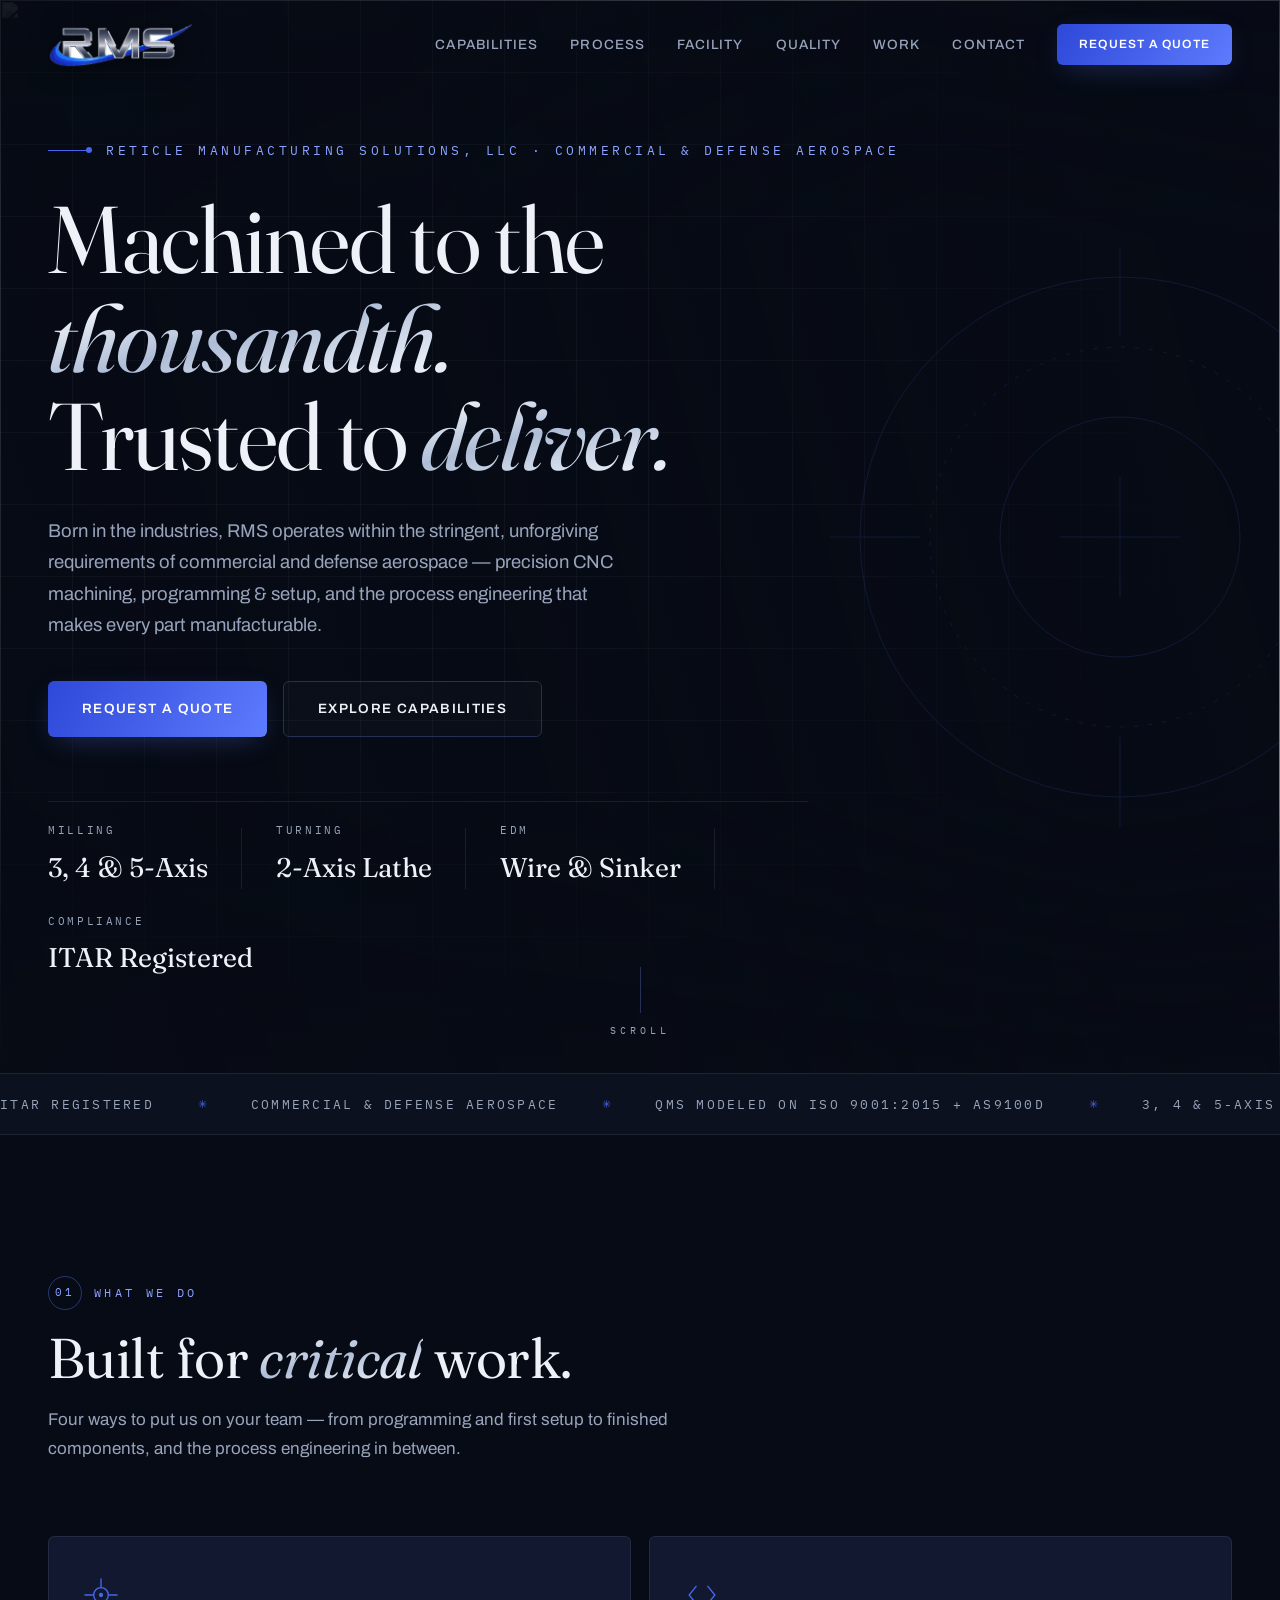
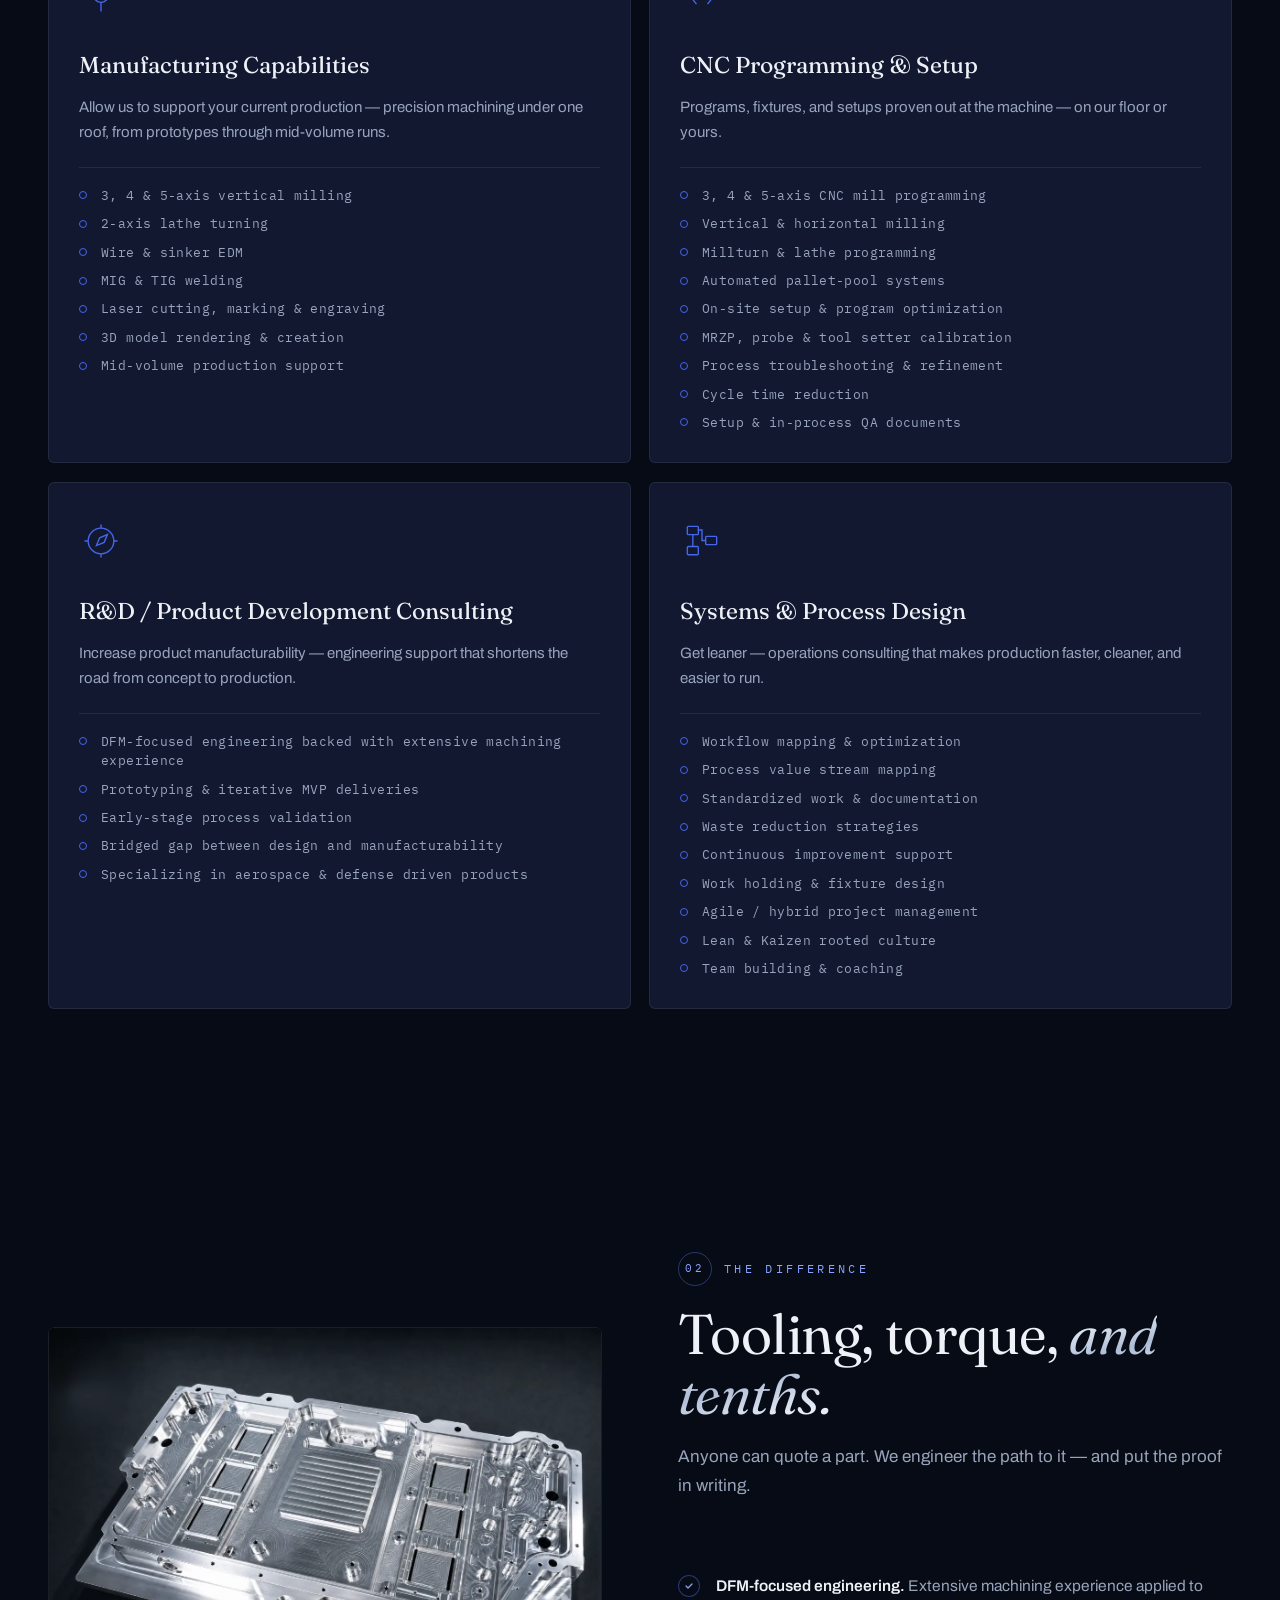
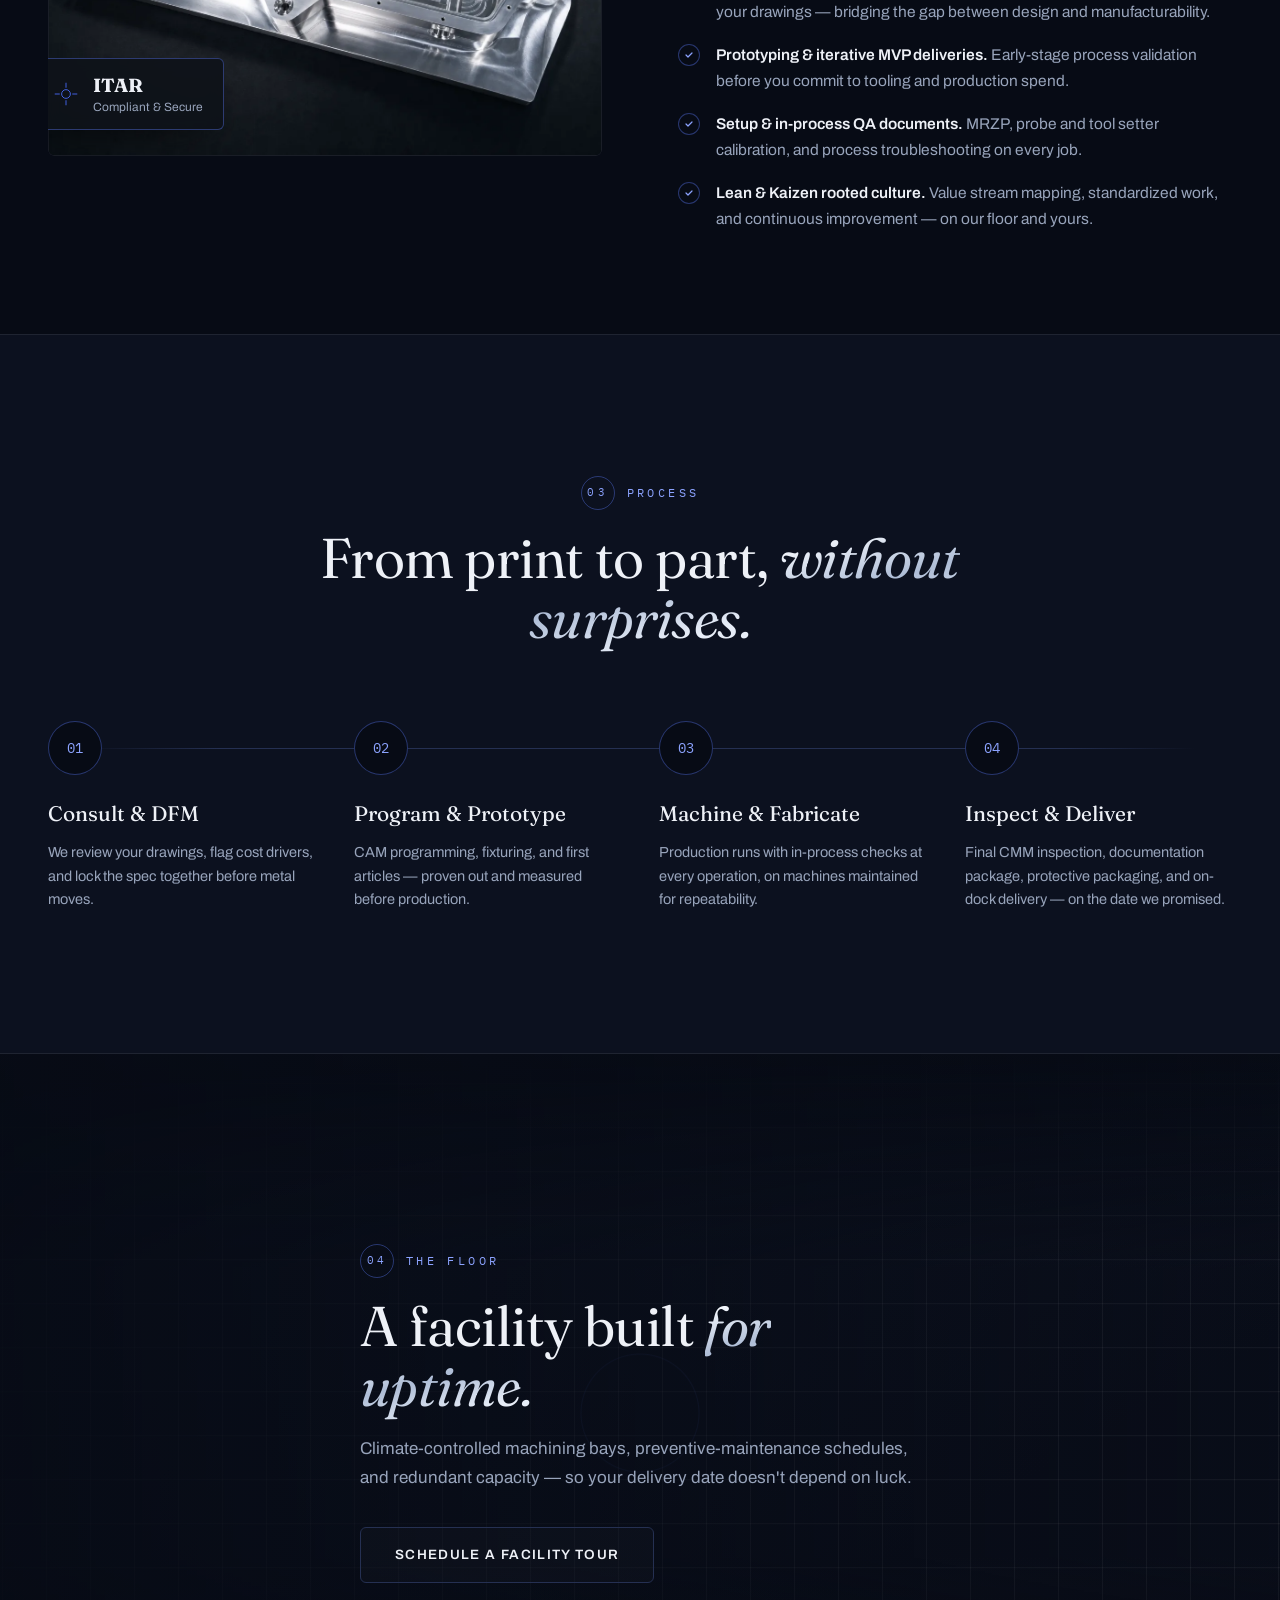
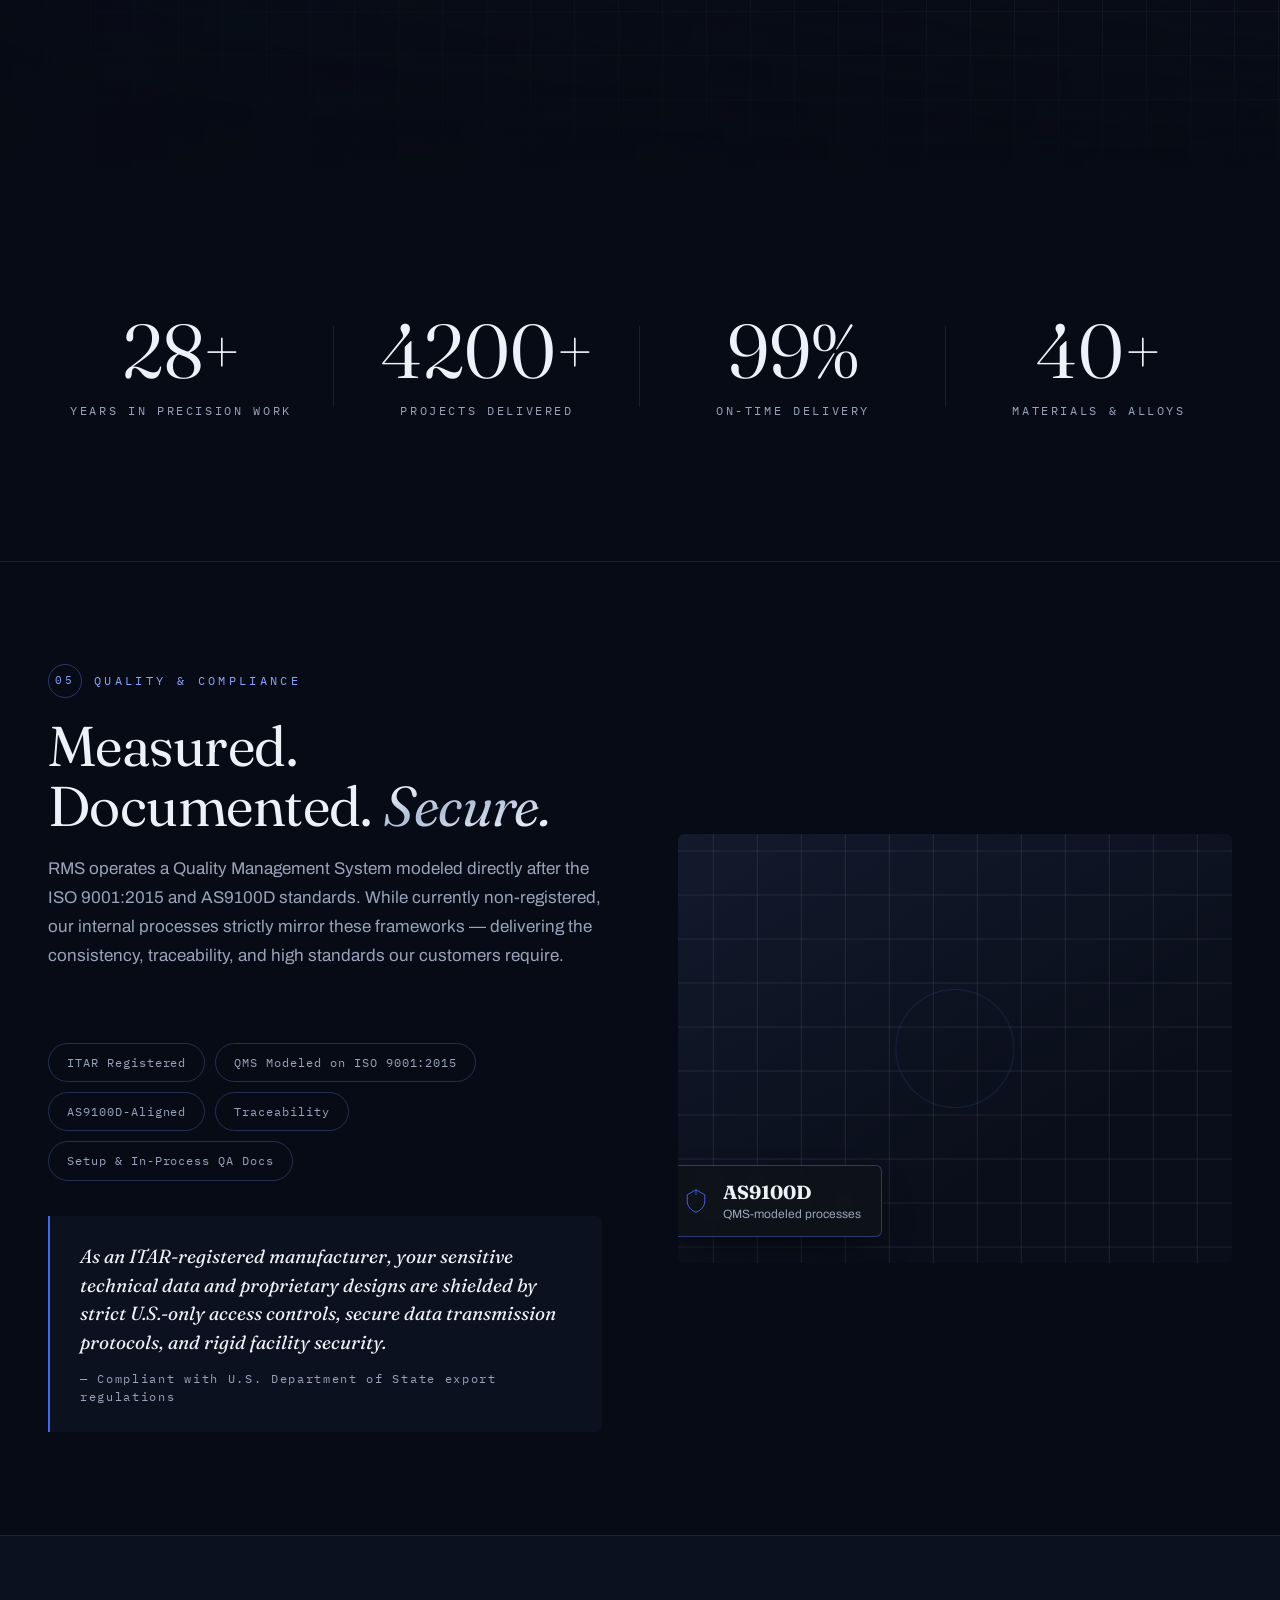
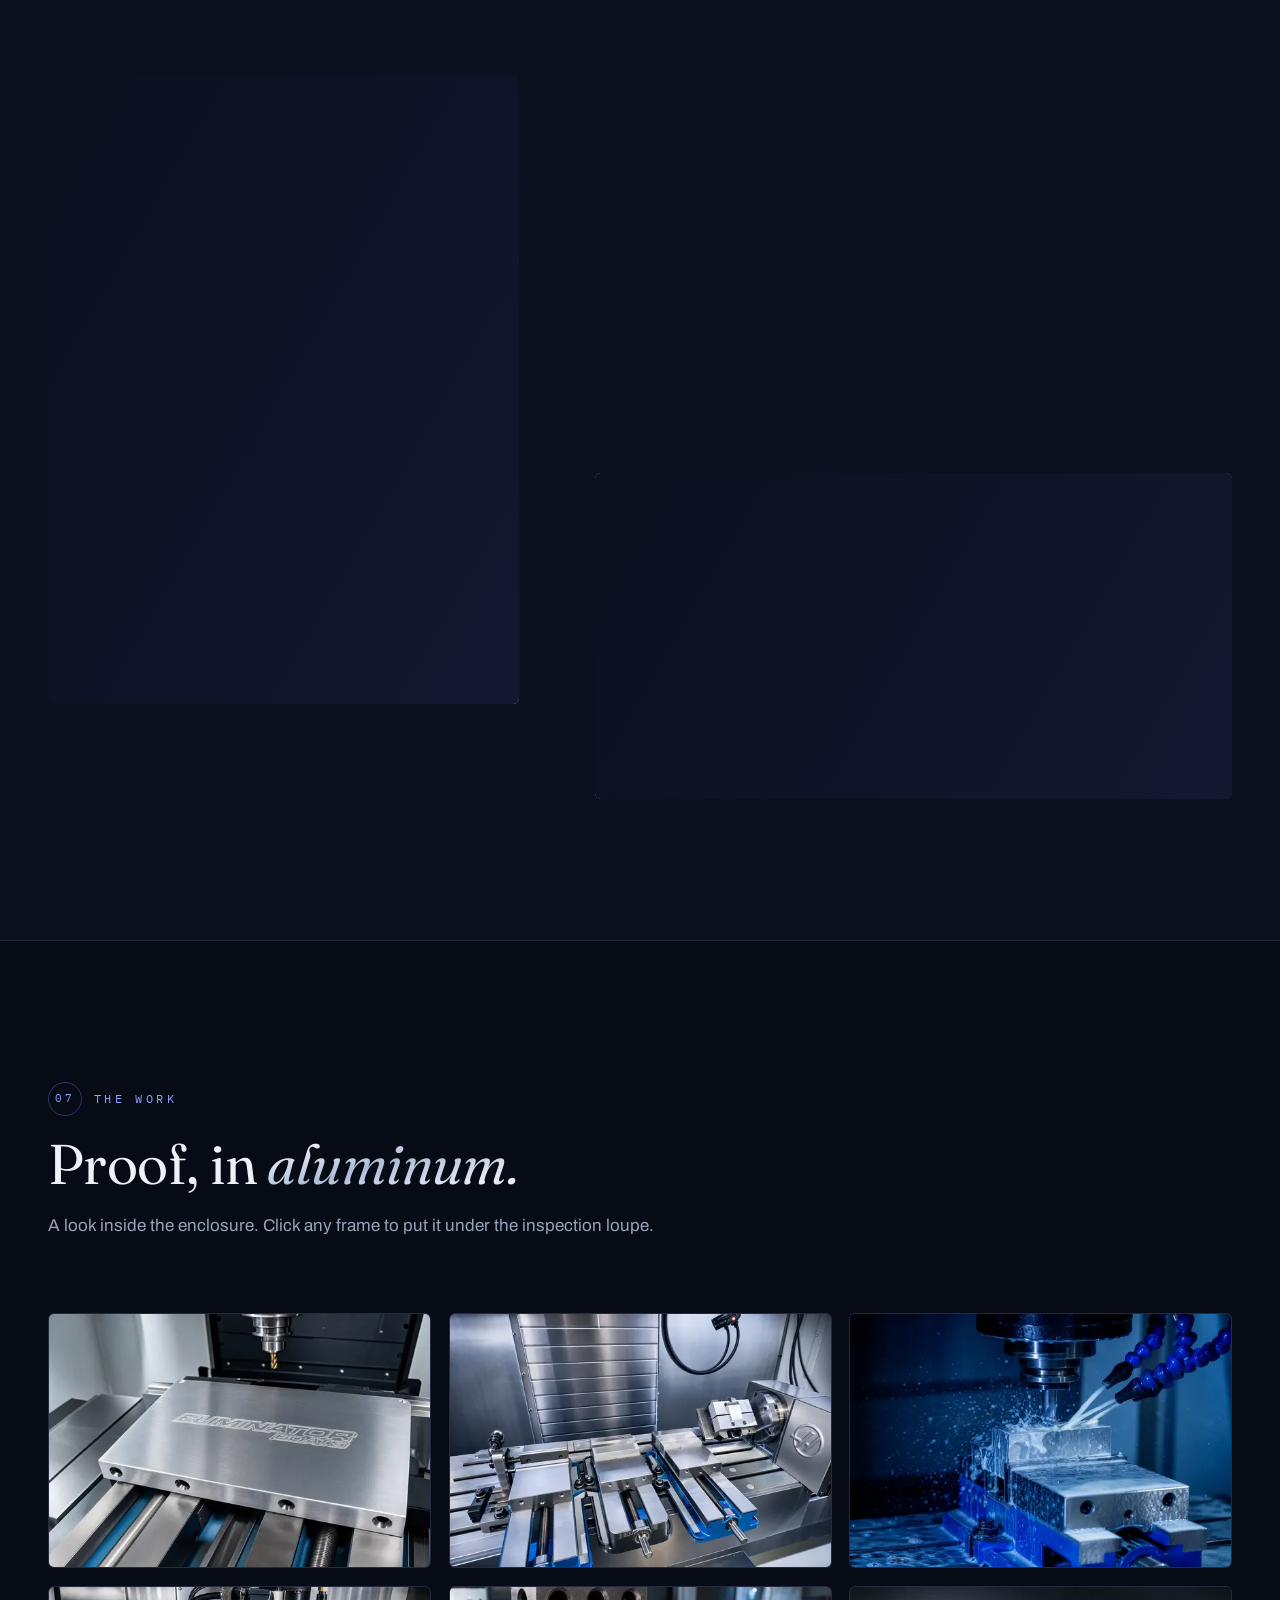
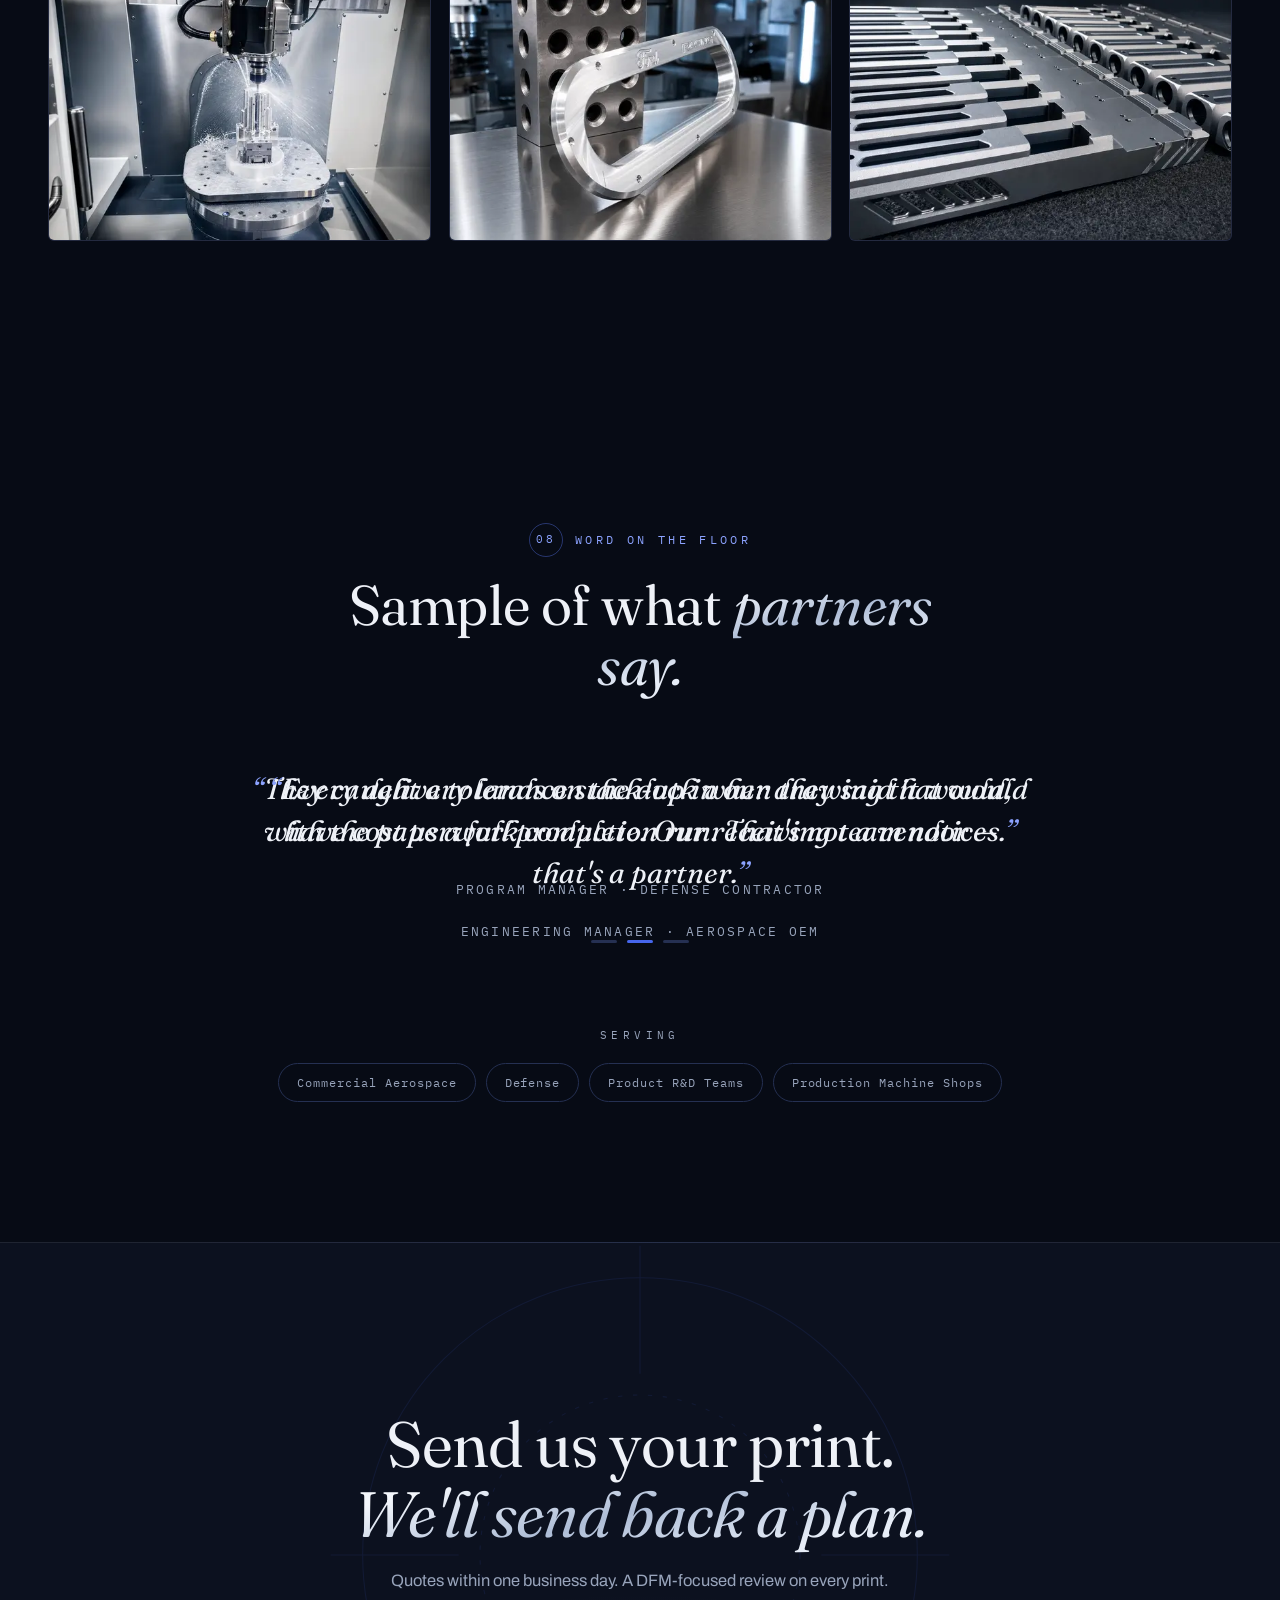
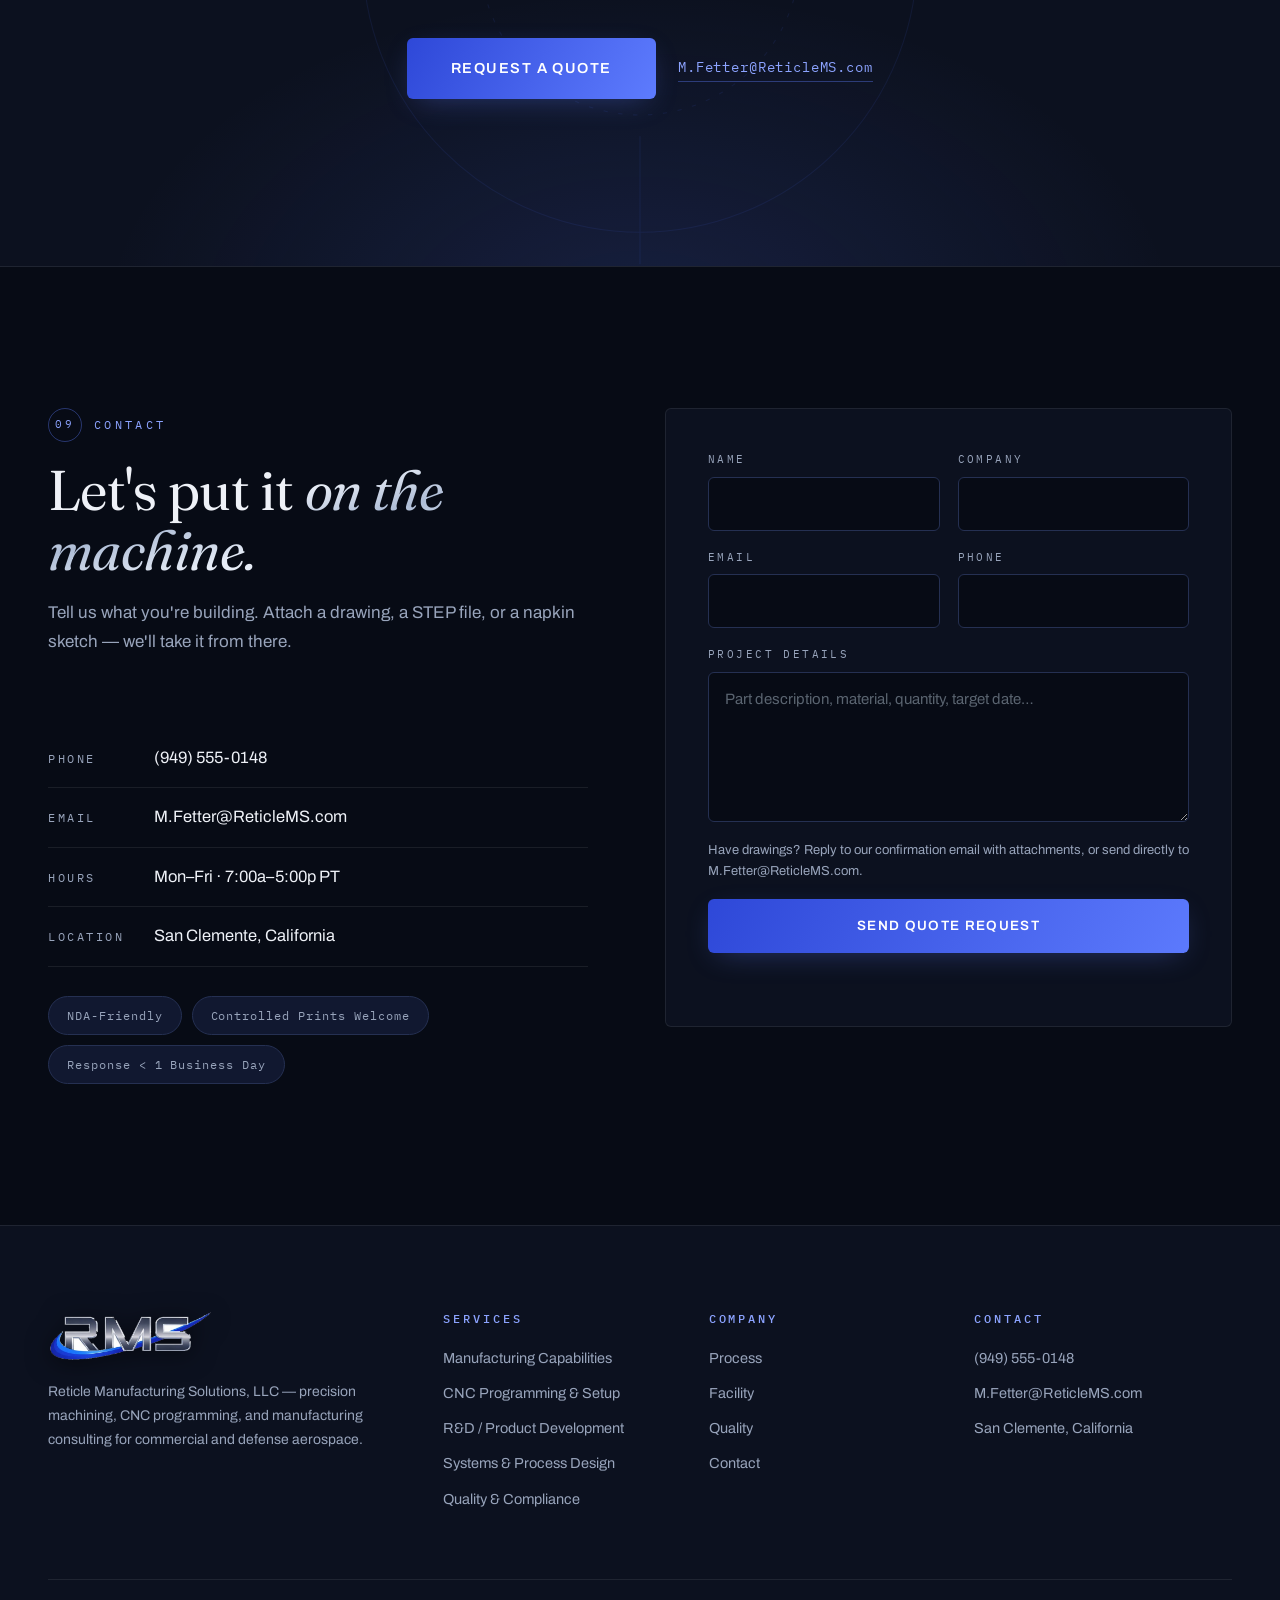
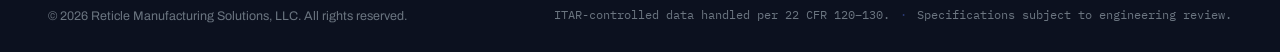
==== index.html @ 49973626 "Align ITAR badge wording with compliant claim" ====
<!DOCTYPE html>
<html lang="en">
<head>
  <meta charset="UTF-8">
  <meta name="viewport" content="width=device-width, initial-scale=1.0">
  <title>Reticle Manufacturing Solutions — Precision CNC Machining &amp; Manufacturing Consulting</title>
  <meta name="description" content="Reticle Manufacturing Solutions, LLC (RMS) — ITAR-registered precision CNC machining, programming &amp; setup, R&D/product development consulting, and lean process design for commercial and defense aerospace.">

  <!-- Open Graph -->
  <meta property="og:title" content="Reticle Manufacturing Solutions — Precision CNC Machining &amp; Manufacturing Consulting">
  <meta property="og:description" content="ITAR-registered precision machining, CNC programming &amp; setup, and manufacturing consulting for commercial and defense aerospace. Machined to the thousandth. Trusted to deliver.">
  <meta property="og:type" content="website">
  <meta property="og:url" content="https://reticlems.com">
  <meta property="og:image" content="https://krayawn-mcp.delicate-star-fc13.workers.dev/media/img_1c9d2b43f2004f75a362">
  <meta name="theme-color" content="#070b15">

  <!-- Favicon: cobalt reticle mark (inline SVG) -->
  <link rel="icon" type="image/svg+xml" href="data:image/svg+xml,%3Csvg xmlns='http://www.w3.org/2000/svg' viewBox='0 0 64 64'%3E%3Crect width='64' height='64' rx='12' fill='%23070b15'/%3E%3Ccircle cx='32' cy='32' r='17' fill='none' stroke='%235f7dff' stroke-width='3'/%3E%3Cpath d='M32 6v12M32 46v12M6 32h12M46 32h12' stroke='%235f7dff' stroke-width='3' stroke-linecap='round'/%3E%3Ccircle cx='32' cy='32' r='3.5' fill='%23dce4f2'/%3E%3C/svg%3E">

  <link rel="preconnect" href="https://fonts.googleapis.com">
  <link rel="preconnect" href="https://fonts.gstatic.com" crossorigin>
  <link href="https://fonts.googleapis.com/css2?family=Fraunces:ital,opsz,wght@0,9..144,300..700;1,9..144,300..700&family=Archivo:wght@400;500;600;700&family=IBM+Plex+Mono:wght@400;500&display=swap" rel="stylesheet">

  <link rel="stylesheet" href="css/style.css">

  <!--
    ============================================================
    IMAGE SOURCES (AI-generated via KRAYN — FLUX.2 Max / Gemini 3 Pro)
    These are hot-linked from the render CDN. To store them in the
    repo instead, run:  bash assets/download-images.sh
    ============================================================
    hero      : https://krayawn-mcp.delicate-star-fc13.workers.dev/media/img_1c9d2b43f2004f75a362
    macro     : https://krayawn-mcp.delicate-star-fc13.workers.dev/media/img_8e1c1317f03e4f7b8541
    weld      : https://krayawn-mcp.delicate-star-fc13.workers.dev/media/img_9f4d5f3b922d4748ae70
    inspect   : https://krayawn-mcp.delicate-star-fc13.workers.dev/media/img_e1f2ab0e8b644a25825a
    facility  : https://krayawn-mcp.delicate-star-fc13.workers.dev/media/img_5d9b1cf594a64e3c89a6
    craftsman : https://krayawn-mcp.delicate-star-fc13.workers.dev/media/img_efae5d8904a54b83875b

    NOTE: All statistics, certifications, testimonials, and contact
    details below are PLACEHOLDER copy — replace with verified facts
    before going live. See README.md for the full checklist.
    ============================================================
  -->
</head>
<body>

  <!-- ══════════════ PRELOADER ══════════════ -->
  <div class="preloader" id="preloader" aria-hidden="true">
    <svg class="preloader__reticle" viewBox="0 0 120 120" fill="none">
      <circle class="pr-ring pr-ring--outer" cx="60" cy="60" r="52" />
      <circle class="pr-ring pr-ring--inner" cx="60" cy="60" r="34" />
      <path class="pr-cross" d="M60 2v24M60 94v24M2 60h24M94 60h24" />
      <circle class="pr-dot" cx="60" cy="60" r="4" />
    </svg>
    <img class="preloader__logo" src="assets/img/rms-logo.png"
         alt="" width="603" height="190">
  </div>

  <!-- Scroll progress hairline -->
  <div class="scroll-progress" id="scrollProgress" aria-hidden="true"></div>

  <!-- Crosshair cursor follower (desktop only) -->
  <div class="cursor" id="cursor" aria-hidden="true">
    <svg viewBox="0 0 40 40" fill="none">
      <circle cx="20" cy="20" r="14" stroke="currentColor" stroke-width="1"/>
      <path d="M20 0v9M20 31v9M0 20h9M31 20h9" stroke="currentColor" stroke-width="1"/>
    </svg>
  </div>

  <!-- ══════════════ NAVIGATION ══════════════ -->
  <header class="nav" id="nav">
    <div class="nav__inner">
      <a href="#top" class="nav__brand" aria-label="Reticle Manufacturing Solutions home">
        <img class="nav__logo" src="assets/img/rms-logo.png"
             alt="RMS — Reticle Manufacturing Solutions" width="603" height="190">
      </a>

      <nav class="nav__links" id="navLinks" aria-label="Primary">
        <a href="#capabilities" class="nav__link">Capabilities</a>
        <a href="#process" class="nav__link">Process</a>
        <a href="#facility" class="nav__link">Facility</a>
        <a href="#quality" class="nav__link">Quality</a>
        <a href="#work" class="nav__link">Work</a>
        <a href="#contact" class="nav__link">Contact</a>
        <a href="#contact" class="btn btn--primary btn--sm nav__cta">Request a Quote</a>
      </nav>

      <button class="nav__burger" id="navBurger" aria-label="Open menu" aria-expanded="false" aria-controls="navLinks">
        <span></span><span></span><span></span>
      </button>
    </div>
  </header>

  <main id="top">

    <!-- ══════════════ HERO ══════════════ -->
    <section class="hero" id="hero">
      <div class="hero__media" aria-hidden="true">
        <img class="hero__img" id="heroImg"
             src="https://krayawn-mcp.delicate-star-fc13.workers.dev/media/img_1c9d2b43f2004f75a362"
             alt="" loading="eager" fetchpriority="high">
        <!-- Background video: loads lazily after page paint; falls back to the
             still on mobile, reduced-motion, data-saver, or load failure.
             data-src is filled once assets/video/hero-loop.mp4 exists. -->
        <video class="hero__video" id="heroVideo" muted loop playsinline
               preload="none" data-src="assets/video/hero-loop.mp4"
               data-src-sm="assets/video/hero-loop-sm.mp4" aria-hidden="true"></video>
        <div class="hero__veil"></div>
        <div class="hero__grid"></div>
        <svg class="hero__watermark" viewBox="0 0 600 600" fill="none">
          <circle cx="300" cy="300" r="260" stroke="currentColor" stroke-width="1"/>
          <circle cx="300" cy="300" r="190" stroke="currentColor" stroke-width="1" stroke-dasharray="4 10"/>
          <circle cx="300" cy="300" r="120" stroke="currentColor" stroke-width="1"/>
          <path d="M300 10v90M300 500v90M10 300h90M500 300h90" stroke="currentColor" stroke-width="1"/>
          <path d="M300 240v120M240 300h120" stroke="currentColor" stroke-width="1"/>
        </svg>
      </div>

      <div class="hero__content container">
        <p class="hero__eyebrow" data-reveal>
          <span class="tick" aria-hidden="true"></span>
          Reticle Manufacturing Solutions, LLC · Commercial &amp; Defense Aerospace
        </p>
        <h1 class="hero__title">
          <span class="line-mask"><span class="line">Machined to the</span></span>
          <span class="line-mask"><span class="line"><em>thousandth.</em></span></span>
          <span class="line-mask"><span class="line">Trusted to <em>deliver.</em></span></span>
        </h1>
        <p class="hero__sub" data-reveal>
          Born in the industries, RMS operates within the stringent, unforgiving
          requirements of commercial and defense aerospace — precision CNC
          machining, programming &amp; setup, and the process engineering that
          makes every part manufacturable.
        </p>
        <div class="hero__actions" data-reveal>
          <a href="#contact" class="btn btn--primary" data-magnetic>Request a Quote</a>
          <a href="#capabilities" class="btn btn--ghost" data-magnetic>Explore Capabilities</a>
        </div>

        <dl class="hero__specs" data-reveal>
          <div class="spec">
            <dt>Milling</dt>
            <dd>3, 4 &amp; 5-Axis</dd>
          </div>
          <div class="spec">
            <dt>Turning</dt>
            <dd>2-Axis Lathe</dd>
          </div>
          <div class="spec">
            <dt>EDM</dt>
            <dd>Wire &amp; Sinker</dd>
          </div>
          <div class="spec">
            <dt>Compliance</dt>
            <dd>ITAR Registered</dd>
          </div>
        </dl>
      </div>

      <a href="#trustbar" class="hero__scrollcue" aria-label="Scroll to content">
        <span class="hero__scrollcue-line"></span>
        <span class="hero__scrollcue-text">Scroll</span>
      </a>
    </section>

    <!-- ══════════════ TRUST MARQUEE ══════════════ -->
    <!-- Claims sourced from reticlems.com (ITAR registered; QMS modeled on ISO/AS9100D, non-registered) -->
    <section class="trustbar" id="trustbar" aria-label="Capabilities and compliance">
      <div class="marquee" data-marquee>
        <div class="marquee__track">
          <span>ITAR Registered</span><i>✳</i>
          <span>Commercial &amp; Defense Aerospace</span><i>✳</i>
          <span>QMS Modeled on ISO 9001:2015 + AS9100D</span><i>✳</i>
          <span>3, 4 &amp; 5-Axis CNC Machining</span><i>✳</i>
          <span>Wire &amp; Sinker EDM</span><i>✳</i>
          <span>MIG &amp; TIG Welding</span><i>✳</i>
          <span>Laser Cutting, Marking &amp; Engraving</span><i>✳</i>
          <span>Setup &amp; In-Process QA Documents</span><i>✳</i>
        </div>
      </div>
    </section>

    <!-- ══════════════ CAPABILITIES ══════════════ -->
    <section class="section" id="capabilities">
      <div class="container">
        <header class="section__head" data-reveal>
          <p class="section__eyebrow"><span class="section__num">01</span> What We Do</p>
          <h2 class="section__title">Built for <em>critical</em> work.</h2>
          <p class="section__lede">
            Four ways to put us on your team — from programming and first setup
            to finished components, and the process engineering in between.
          </p>
        </header>

        <div class="cards cards--services">
          <article class="card" data-reveal>
            <div class="card__corners" aria-hidden="true"><i></i><i></i><i></i><i></i></div>
            <svg class="card__icon" viewBox="0 0 48 48" fill="none" stroke="currentColor" stroke-width="1.5">
              <path d="M24 6v10M24 32v10M6 24h10M32 24h10"/><circle cx="24" cy="24" r="8"/><circle cx="24" cy="24" r="1.6" fill="currentColor"/>
            </svg>
            <h3 class="card__title">Manufacturing Capabilities</h3>
            <p class="card__copy">Allow us to support your current production — precision machining under one roof, from prototypes through mid-volume runs.</p>
            <ul class="card__list">
              <li>3, 4 &amp; 5-axis vertical milling</li>
              <li>2-axis lathe turning</li>
              <li>Wire &amp; sinker EDM</li>
              <li>MIG &amp; TIG welding</li>
              <li>Laser cutting, marking &amp; engraving</li>
              <li>3D model rendering &amp; creation</li>
              <li>Mid-volume production support</li>
            </ul>
          </article>

          <article class="card" data-reveal>
            <div class="card__corners" aria-hidden="true"><i></i><i></i><i></i><i></i></div>
            <svg class="card__icon" viewBox="0 0 48 48" fill="none" stroke="currentColor" stroke-width="1.5">
              <path d="M18 14l-8 10 8 10M30 14l8 10-8 10"/>
            </svg>
            <h3 class="card__title">CNC Programming &amp; Setup</h3>
            <p class="card__copy">Programs, fixtures, and setups proven out at the machine — on our floor or yours.</p>
            <ul class="card__list">
              <li>3, 4 &amp; 5-axis CNC mill programming</li>
              <li>Vertical &amp; horizontal milling</li>
              <li>Millturn &amp; lathe programming</li>
              <li>Automated pallet-pool systems</li>
              <li>On-site setup &amp; program optimization</li>
              <li>MRZP, probe &amp; tool setter calibration</li>
              <li>Process troubleshooting &amp; refinement</li>
              <li>Cycle time reduction</li>
              <li>Setup &amp; in-process QA documents</li>
            </ul>
          </article>

          <article class="card" data-reveal>
            <div class="card__corners" aria-hidden="true"><i></i><i></i><i></i><i></i></div>
            <svg class="card__icon" viewBox="0 0 48 48" fill="none" stroke="currentColor" stroke-width="1.5">
              <circle cx="24" cy="24" r="14"/><path d="M24 6v4M24 38v4M6 24h4M38 24h4"/><path d="m19 29 3.5-8.5L31 17l-3.5 8.5z"/>
            </svg>
            <h3 class="card__title">R&amp;D / Product Development Consulting</h3>
            <p class="card__copy">Increase product manufacturability — engineering support that shortens the road from concept to production.</p>
            <ul class="card__list">
              <li>DFM-focused engineering backed with extensive machining experience</li>
              <li>Prototyping &amp; iterative MVP deliveries</li>
              <li>Early-stage process validation</li>
              <li>Bridged gap between design and manufacturability</li>
              <li>Specializing in aerospace &amp; defense driven products</li>
            </ul>
          </article>

          <article class="card" data-reveal>
            <div class="card__corners" aria-hidden="true"><i></i><i></i><i></i><i></i></div>
            <svg class="card__icon" viewBox="0 0 48 48" fill="none" stroke="currentColor" stroke-width="1.5">
              <rect x="8" y="8" width="12" height="9" rx="1"/><rect x="28" y="19" width="12" height="9" rx="1"/><rect x="8" y="30" width="12" height="9" rx="1"/><path d="M20 12h4v11.5h4M14 17v13"/>
            </svg>
            <h3 class="card__title">Systems &amp; Process Design</h3>
            <p class="card__copy">Get leaner — operations consulting that makes production faster, cleaner, and easier to run.</p>
            <ul class="card__list">
              <li>Workflow mapping &amp; optimization</li>
              <li>Process value stream mapping</li>
              <li>Standardized work &amp; documentation</li>
              <li>Waste reduction strategies</li>
              <li>Continuous improvement support</li>
              <li>Work holding &amp; fixture design</li>
              <li>Agile / hybrid project management</li>
              <li>Lean &amp; Kaizen rooted culture</li>
              <li>Team building &amp; coaching</li>
            </ul>
          </article>
        </div>
      </div>
    </section>

    <!-- ══════════════ FEATURE SPLIT ══════════════ -->
    <section class="section section--tight">
      <div class="container split">
        <figure class="split__media" data-reveal-img>
          <img src="assets/img/difference.webp"
               alt="Precision-machined billet aluminum panel with pocketed features on a dark backdrop" loading="lazy">
          <figcaption class="split__badge" data-reveal>
            <svg viewBox="0 0 48 48" fill="none" stroke="currentColor" stroke-width="1.5" aria-hidden="true">
              <path d="M24 6v8M24 34v8M6 24h8M34 24h8"/><circle cx="24" cy="24" r="7"/>
            </svg>
            <span><strong>ITAR</strong>Compliant &amp; Secure</span>
          </figcaption>
        </figure>
        <div class="split__copy">
          <header class="section__head" data-reveal>
            <p class="section__eyebrow"><span class="section__num">02</span> The Difference</p>
            <h2 class="section__title">Tooling, torque, <em>and tenths.</em></h2>
            <p class="section__lede">
              Anyone can quote a part. We engineer the path to it — and put the
              proof in writing.
            </p>
          </header>
          <ul class="checklist">
            <li data-reveal><strong>DFM-focused engineering.</strong> Extensive machining experience applied to your drawings — bridging the gap between design and manufacturability.</li>
            <li data-reveal><strong>Prototyping &amp; iterative MVP deliveries.</strong> Early-stage process validation before you commit to tooling and production spend.</li>
            <li data-reveal><strong>Setup &amp; in-process QA documents.</strong> MRZP, probe and tool setter calibration, and process troubleshooting on every job.</li>
            <li data-reveal><strong>Lean &amp; Kaizen rooted culture.</strong> Value stream mapping, standardized work, and continuous improvement — on our floor and yours.</li>
          </ul>
        </div>
      </div>
    </section>

    <!-- ══════════════ PROCESS ══════════════ -->
    <section class="section section--panel" id="process">
      <div class="container">
        <header class="section__head section__head--center" data-reveal>
          <p class="section__eyebrow"><span class="section__num">03</span> Process</p>
          <h2 class="section__title">From print to part, <em>without surprises.</em></h2>
        </header>

        <ol class="steps">
          <li class="step" data-reveal>
            <span class="step__num">01</span>
            <h3 class="step__title">Consult &amp; DFM</h3>
            <p class="step__copy">We review your drawings, flag cost drivers, and lock the spec together before metal moves.</p>
          </li>
          <li class="step" data-reveal>
            <span class="step__num">02</span>
            <h3 class="step__title">Program &amp; Prototype</h3>
            <p class="step__copy">CAM programming, fixturing, and first articles — proven out and measured before production.</p>
          </li>
          <li class="step" data-reveal>
            <span class="step__num">03</span>
            <h3 class="step__title">Machine &amp; Fabricate</h3>
            <p class="step__copy">Production runs with in-process checks at every operation, on machines maintained for repeatability.</p>
          </li>
          <li class="step" data-reveal>
            <span class="step__num">04</span>
            <h3 class="step__title">Inspect &amp; Deliver</h3>
            <p class="step__copy">Final CMM inspection, documentation package, protective packaging, and on-dock delivery — on the date we promised.</p>
          </li>
        </ol>
      </div>
    </section>

    <!-- ══════════════ FACILITY BAND ══════════════ -->
    <section class="band" id="facility">
      <div class="band__media" aria-hidden="true">
        <img src="https://krayawn-mcp.delicate-star-fc13.workers.dev/media/img_5d9b1cf594a64e3c89a6"
             alt="" loading="lazy" data-parallax>
        <div class="band__veil"></div>
      </div>
      <div class="band__content container" data-reveal>
        <p class="section__eyebrow"><span class="section__num">04</span> The Floor</p>
        <h2 class="section__title">A facility built <em>for uptime.</em></h2>
        <p class="section__lede">
          Climate-controlled machining bays, preventive-maintenance schedules,
          and redundant capacity — so your delivery date doesn't depend on luck.
        </p>
        <a href="#contact" class="btn btn--ghost" data-magnetic>Schedule a Facility Tour</a>
      </div>
    </section>

    <!-- ══════════════ STATS ══════════════ -->
    <!-- PLACEHOLDER numbers — replace with verified figures -->
    <section class="section stats" aria-label="Company statistics">
      <div class="container stats__grid">
        <div class="stat" data-reveal>
          <p class="stat__value"><span data-counter="28" data-suffix="+">0</span></p>
          <p class="stat__label">Years in Precision Work</p>
        </div>
        <div class="stat" data-reveal>
          <p class="stat__value"><span data-counter="4200" data-suffix="+">0</span></p>
          <p class="stat__label">Projects Delivered</p>
        </div>
        <div class="stat" data-reveal>
          <p class="stat__value"><span data-counter="99" data-suffix="%">0</span></p>
          <p class="stat__label">On-Time Delivery</p>
        </div>
        <div class="stat" data-reveal>
          <p class="stat__value"><span data-counter="40" data-suffix="+">0</span></p>
          <p class="stat__label">Materials &amp; Alloys</p>
        </div>
      </div>
    </section>

    <!-- ══════════════ QUALITY ══════════════ -->
    <section class="section section--tight" id="quality">
      <div class="container split split--reverse">
        <figure class="split__media" data-reveal-img>
          <img src="https://krayawn-mcp.delicate-star-fc13.workers.dev/media/img_e1f2ab0e8b644a25825a"
               alt="CMM ruby probe measuring a machined aerospace component" loading="lazy">
          <figcaption class="split__badge" data-reveal>
            <svg viewBox="0 0 48 48" fill="none" stroke="currentColor" stroke-width="1.5" aria-hidden="true">
              <path d="M24 6v8M24 6l14 8v10c0 9-6 15-14 18-8-3-14-9-14-18V14z"/>
            </svg>
            <span><strong>AS9100D</strong>QMS-modeled processes</span>
          </figcaption>
        </figure>
        <div class="split__copy">
          <header class="section__head" data-reveal>
            <p class="section__eyebrow"><span class="section__num">05</span> Quality &amp; Compliance</p>
            <h2 class="section__title">Measured. Documented. <em>Secure.</em></h2>
            <p class="section__lede">
              RMS operates a Quality Management System modeled directly after
              the ISO 9001:2015 and AS9100D standards. While currently
              non-registered, our internal processes strictly mirror these
              frameworks — delivering the consistency, traceability, and high
              standards our customers require.
            </p>
          </header>
          <div class="chips" data-reveal>
            <span class="chip">ITAR Registered</span>
            <span class="chip">QMS Modeled on ISO 9001:2015</span>
            <span class="chip">AS9100D-Aligned</span>
            <span class="chip">Traceability</span>
            <span class="chip">Setup &amp; In-Process QA Docs</span>
          </div>
          <blockquote class="pullquote" data-reveal>
            As an ITAR-registered manufacturer, your sensitive technical data
            and proprietary designs are shielded by strict U.S.-only access
            controls, secure data transmission protocols, and rigid facility
            security.
            <cite>— Compliant with U.S. Department of State export regulations</cite>
          </blockquote>
        </div>
      </div>
    </section>

    <!-- ══════════════ CRAFT / PEOPLE ══════════════ -->
    <section class="section section--panel craft">
      <div class="container craft__grid">
        <figure class="craft__portrait" data-reveal-img>
          <img src="assets/img/craft-portrait.webp"
               alt="Machinist measuring a machined housing with digital calipers" loading="lazy">
        </figure>
        <div class="craft__copy">
          <header class="section__head" data-reveal>
            <p class="section__eyebrow"><span class="section__num">06</span> The Craft</p>
            <h2 class="section__title">Machines don't hold tolerance. <em>People do.</em></h2>
          </header>
          <p class="craft__text" data-reveal>
            Behind every spindle is a machinist who has spent a career learning
            what the numbers don't tell you — how a material moves, when a tool
            is about to go, what a finished part should feel like in the hand.
            We hire for that judgment, and we keep it.
          </p>
          <figure class="craft__weld" data-reveal-img>
            <img src="assets/img/craft-weld.webp"
                 alt="Rows of red-anodized machined clamp brackets after finishing" loading="lazy">
          </figure>
        </div>
      </div>
    </section>

    <!-- ══════════════ WORK GALLERY ══════════════ -->
    <!-- AI-generated representative shots. Swap in real portfolio photos by
         replacing the numbered files in assets/gallery/ (same filenames). -->
    <section class="section gallery" id="work">
      <div class="container">
        <header class="section__head" data-reveal>
          <p class="section__eyebrow"><span class="section__num">07</span> The Work</p>
          <h2 class="section__title">Proof, in <em>aluminum.</em></h2>
          <p class="section__lede">
            A look inside the enclosure. Click any frame to put it under the
            inspection loupe.
          </p>
        </header>

        <div class="gallery__grid">
          <figure class="gcard" data-reveal tabindex="0" role="button"
                  aria-label="Inspect: engraved billet plate"
                  data-full="assets/gallery/1.webp"
                  data-title="Billet Engraving"
                  data-spec="6061-T6 · LASER-SHARP LETTERING">
            <img src="assets/gallery/1-thumb.webp" alt="Engraved billet aluminum plate on the machine bed" loading="lazy" width="560" height="373">
            <div class="gcard__corners" aria-hidden="true"><i></i><i></i><i></i><i></i></div>
            <figcaption class="gcard__cap"><strong>Billet Engraving</strong><span>6061-T6 Plate</span></figcaption>
          </figure>

          <figure class="gcard" data-reveal tabindex="0" role="button"
                  aria-label="Inspect: multi-vise production setup"
                  data-full="assets/gallery/2.webp"
                  data-title="Multi-Vise Production"
                  data-spec="4TH-AXIS BED · PRODUCTION WORKHOLDING">
            <img src="assets/gallery/2-thumb.webp" alt="Multi-vise production setup on a 4th-axis machine bed" loading="lazy" width="560" height="373">
            <div class="gcard__corners" aria-hidden="true"><i></i><i></i><i></i><i></i></div>
            <figcaption class="gcard__cap"><strong>Multi-Vise Production</strong><span>4th-Axis Bed</span></figcaption>
          </figure>

          <figure class="gcard" data-reveal tabindex="0" role="button"
                  aria-label="Inspect: flood coolant during cutting"
                  data-full="assets/gallery/3.webp"
                  data-title="In the Cut"
                  data-spec="FLOOD COOLANT · CARBIDE TOOLING">
            <img src="assets/gallery/3-thumb.webp" alt="Flood coolant spraying over an end mill cutting aluminum" loading="lazy" width="560" height="373">
            <div class="gcard__corners" aria-hidden="true"><i></i><i></i><i></i><i></i></div>
            <figcaption class="gcard__cap"><strong>In the Cut</strong><span>Flood Coolant</span></figcaption>
          </figure>

          <figure class="gcard" data-reveal tabindex="0" role="button"
                  aria-label="Inspect: five-axis trunnion machining"
                  data-full="assets/gallery/4.webp"
                  data-title="Five-Axis Work"
                  data-spec="TRUNNION · COMPLEX GEOMETRY">
            <img src="assets/gallery/4-thumb.webp" alt="Five-axis trunnion machining a complex aluminum component" loading="lazy" width="560" height="373">
            <div class="gcard__corners" aria-hidden="true"><i></i><i></i><i></i><i></i></div>
            <figcaption class="gcard__cap"><strong>Five-Axis Work</strong><span>Complex Geometry</span></figcaption>
          </figure>

          <figure class="gcard" data-reveal tabindex="0" role="button"
                  aria-label="Inspect: finished billet component"
                  data-full="assets/gallery/5.webp"
                  data-title="Racing Component"
                  data-spec="BILLET 6061 · MOTORSPORT">
            <img src="assets/gallery/5-thumb.webp" alt="Finished billet aluminum component with polished chamfers" loading="lazy" width="560" height="373">
            <div class="gcard__corners" aria-hidden="true"><i></i><i></i><i></i><i></i></div>
            <figcaption class="gcard__cap"><strong>Racing Component</strong><span>Billet 6061</span></figcaption>
          </figure>

          <a class="gcard gcard--empty" data-reveal href="#contact"
             aria-label="Slot six is reserved — request a quote">
            <svg viewBox="0 0 120 120" fill="none" stroke="currentColor" stroke-width="1" aria-hidden="true">
              <circle cx="60" cy="60" r="44" stroke-dasharray="4 8"/>
              <path d="M60 28v18M60 74v18M28 60h18M74 60h18"/>
            </svg>
            <p class="gcard--empty__title">Slot 06 — Reserved</p>
            <p class="gcard--empty__sub">Your part could be next · Request a quote</p>
          </a>
        </div>
      </div>
    </section>

    <!-- ══════════════ TESTIMONIALS ══════════════ -->
    <!-- PLACEHOLDER quotes — replace with real client quotes (with permission) -->
    <section class="section testimonials" aria-label="Client testimonials">
      <div class="container">
        <header class="section__head section__head--center" data-reveal>
          <p class="section__eyebrow"><span class="section__num">08</span> Word on the Floor</p>
          <h2 class="section__title">Sample of what <em>partners say.</em></h2>
        </header>

        <div class="quote-slider" id="quoteSlider" data-reveal>
          <blockquote class="quote is-active">
            <p>They caught a tolerance stack-up in our drawing that would have cost us a full production run. That's not a vendor — that's a partner.</p>
            <footer><cite>Engineering Manager · Aerospace OEM</cite></footer>
          </blockquote>
          <blockquote class="quote">
            <p>Every delivery lands on the dock when they said it would, with the paperwork complete. Our receiving team notices.</p>
            <footer><cite>Program Manager · Defense Contractor</cite></footer>
          </blockquote>
          <blockquote class="quote">
            <p>We moved three part families to Reticle after our first order. Finish quality and consistency sold the rest of the team.</p>
            <footer><cite>Operations Director · Aerospace Supplier</cite></footer>
          </blockquote>
          <div class="quote-dots" role="tablist" aria-label="Testimonial navigation">
            <button class="quote-dot is-active" aria-label="Testimonial 1"></button>
            <button class="quote-dot" aria-label="Testimonial 2"></button>
            <button class="quote-dot" aria-label="Testimonial 3"></button>
          </div>
        </div>

        <div class="industries" data-reveal>
          <p class="industries__label">Serving</p>
          <div class="chips chips--center">
            <span class="chip">Commercial Aerospace</span>
            <span class="chip">Defense</span>
            <span class="chip">Product R&amp;D Teams</span>
            <span class="chip">Production Machine Shops</span>
          </div>
        </div>
      </div>
    </section>

    <!-- ══════════════ CTA BAND ══════════════ -->
    <section class="cta">
      <svg class="cta__watermark" viewBox="0 0 600 600" fill="none" aria-hidden="true">
        <circle cx="300" cy="300" r="260" stroke="currentColor" stroke-width="1"/>
        <circle cx="300" cy="300" r="150" stroke="currentColor" stroke-width="1" stroke-dasharray="4 10"/>
        <path d="M300 10v120M300 470v120M10 300h120M470 300h120" stroke="currentColor" stroke-width="1"/>
      </svg>
      <div class="container cta__inner" data-reveal>
        <h2 class="cta__title">Send us your print.<br><em>We'll send back a plan.</em></h2>
        <p class="cta__sub">Quotes within one business day. A DFM-focused review on every print.</p>
        <div class="cta__actions">
          <a href="#contact" class="btn btn--primary btn--lg" data-magnetic>Request a Quote</a>
          <a href="mailto:M.Fetter@ReticleMS.com" class="cta__mail">M.Fetter@ReticleMS.com</a>
        </div>
      </div>
    </section>

    <!-- ══════════════ CONTACT ══════════════ -->
    <!-- PLACEHOLDER contact details — replace with real phone/address -->
    <section class="section contact" id="contact">
      <div class="container contact__grid">
        <div class="contact__info">
          <header class="section__head" data-reveal>
            <p class="section__eyebrow"><span class="section__num">09</span> Contact</p>
            <h2 class="section__title">Let's put it <em>on the machine.</em></h2>
            <p class="section__lede">
              Tell us what you're building. Attach a drawing, a STEP file, or a
              napkin sketch — we'll take it from there.
            </p>
          </header>

          <ul class="contact__rows" data-reveal>
            <li>
              <span class="contact__key">Phone</span>
              <a href="tel:+19495550148" class="contact__val">(949) 555-0148</a>
            </li>
            <li>
              <span class="contact__key">Email</span>
              <a href="mailto:M.Fetter@ReticleMS.com" class="contact__val">M.Fetter@ReticleMS.com</a>
            </li>
            <li>
              <span class="contact__key">Hours</span>
              <span class="contact__val">Mon–Fri · 7:00a–5:00p PT</span>
            </li>
            <li>
              <span class="contact__key">Location</span>
              <span class="contact__val">San Clemente, California</span>
            </li>
          </ul>

          <div class="chips" data-reveal>
            <span class="chip chip--dark">NDA-Friendly</span>
            <span class="chip chip--dark">Controlled Prints Welcome</span>
            <span class="chip chip--dark">Response &lt; 1 Business Day</span>
          </div>
        </div>

        <form class="form" id="quoteForm" data-reveal novalidate>
          <div class="form__row">
            <label class="field">
              <span class="field__label">Name</span>
              <input class="field__input" type="text" name="name" autocomplete="name" required>
            </label>
            <label class="field">
              <span class="field__label">Company</span>
              <input class="field__input" type="text" name="company" autocomplete="organization">
            </label>
          </div>
          <div class="form__row">
            <label class="field">
              <span class="field__label">Email</span>
              <input class="field__input" type="email" name="email" autocomplete="email" required>
            </label>
            <label class="field">
              <span class="field__label">Phone</span>
              <input class="field__input" type="tel" name="phone" autocomplete="tel">
            </label>
          </div>
          <label class="field">
            <span class="field__label">Project details</span>
            <textarea class="field__input field__input--area" name="details" rows="5"
              placeholder="Part description, material, quantity, target date…" required></textarea>
          </label>
          <p class="form__note">Have drawings? Reply to our confirmation email with attachments, or send directly to M.Fetter@ReticleMS.com.</p>
          <button type="submit" class="btn btn--primary btn--full" data-magnetic>Send Quote Request</button>
          <p class="form__status" id="formStatus" role="status" aria-live="polite"></p>
        </form>
      </div>
    </section>
  </main>

  <!-- ══════════════ FOOTER ══════════════ -->
  <footer class="footer">
    <div class="container footer__grid">
      <div class="footer__brand">
        <a href="#top" class="nav__brand" aria-label="Back to top">
          <img class="footer__logo" src="assets/img/rms-logo.png"
               alt="RMS — Reticle Manufacturing Solutions" width="603" height="190">
        </a>
        <p class="footer__tag">Reticle Manufacturing Solutions, LLC — precision machining, CNC programming, and manufacturing consulting for commercial and defense aerospace.</p>
      </div>
      <nav class="footer__col" aria-label="Services">
        <h4>Services</h4>
        <a href="#capabilities">Manufacturing Capabilities</a>
        <a href="#capabilities">CNC Programming &amp; Setup</a>
        <a href="#capabilities">R&amp;D / Product Development</a>
        <a href="#capabilities">Systems &amp; Process Design</a>
        <a href="#quality">Quality &amp; Compliance</a>
      </nav>
      <nav class="footer__col" aria-label="Company">
        <h4>Company</h4>
        <a href="#process">Process</a>
        <a href="#facility">Facility</a>
        <a href="#quality">Quality</a>
        <a href="#contact">Contact</a>
      </nav>
      <div class="footer__col">
        <h4>Contact</h4>
        <a href="tel:+19495550148">(949) 555-0148</a>
        <a href="mailto:M.Fetter@ReticleMS.com">M.Fetter@ReticleMS.com</a>
        <span>San Clemente, California</span>
      </div>
    </div>
    <div class="container footer__fine">
      <p>© <span id="year">2026</span> Reticle Manufacturing Solutions, LLC. All rights reserved.</p>
      <p class="footer__legal">ITAR-controlled data handled per 22 CFR 120–130.<span class="footer__sep">·</span>Specifications subject to engineering review.</p>
    </div>
  </footer>

  <!-- ══════════════ INSPECTION LIGHTBOX ══════════════ -->
  <div class="inspect" id="inspect" role="dialog" aria-modal="true" aria-label="Image inspection view" hidden>
    <div class="inspect__backdrop" data-inspect-close></div>
    <p class="inspect__hud inspect__hud--tl" aria-hidden="true">RMS · OPTICAL INSPECTION</p>
    <p class="inspect__hud inspect__hud--tr" id="inspectCounter" aria-hidden="true">01 / 06</p>
    <p class="inspect__hud inspect__hud--bl" id="inspectCoords" aria-hidden="true">X 0000.0 · Y 0000.0</p>
    <p class="inspect__hud inspect__hud--br" aria-hidden="true">MAG 2.4× · MOVE TO INSPECT</p>
    <figure class="inspect__stage" id="inspectStage">
      <span class="inspect__sweep inspect__sweep--h" aria-hidden="true"></span>
      <span class="inspect__sweep inspect__sweep--v" aria-hidden="true"></span>
      <img class="inspect__img" id="inspectImg" src="" alt="">
      <div class="inspect__corners" aria-hidden="true"><i></i><i></i><i></i><i></i></div>
      <div class="inspect__loupe" id="inspectLoupe" aria-hidden="true"></div>
      <figcaption class="inspect__cap" id="inspectCap"></figcaption>
    </figure>
    <button class="inspect__btn inspect__btn--prev" id="inspectPrev" aria-label="Previous image">&#8592;</button>
    <button class="inspect__btn inspect__btn--next" id="inspectNext" aria-label="Next image">&#8594;</button>
    <button class="inspect__btn inspect__btn--close" id="inspectClose" aria-label="Close inspection view">&#10005;</button>
  </div>

  <script src="js/main.js" defer></script>
</body>
</html>
---- css/style.css ----
/* ════════════════════════════════════════════════════════════════
   RETICLE MANUFACTURING SOLUTIONS — design system
   Palette: ink navy & gunmetal, royal cobalt accent, chrome silver
   (drawn from the RMS chrome logo + the brand's royal blue)
   Type: Fraunces (display serif) · Archivo (grotesk) · IBM Plex Mono
   ════════════════════════════════════════════════════════════════ */

:root {
  --ink:      #070b15;
  --ink-2:    #0c111f;
  --ink-3:    #111830;
  --steel:    #253052;
  --hairline: rgba(255, 255, 255, 0.08);
  --paper:    #eef1f7;
  --fog:      #98a4bb;
  --accent:    #4666ec;
  --accent-2:  #8ca3ff;
  --accent-dim: rgba(90, 120, 245, 0.4);
  --accent-glow: rgba(80, 110, 240, 0.16);
  --chrome: linear-gradient(165deg, #f4f7fc 15%, #aebdd6 48%, #e7edf7 82%);

  --font-display: "Fraunces", Georgia, "Times New Roman", serif;
  --font-body: "Archivo", -apple-system, "Segoe UI", Helvetica, Arial, sans-serif;
  --font-mono: "IBM Plex Mono", "SF Mono", Consolas, monospace;

  --container: 1200px;
  --gutter: clamp(20px, 4vw, 48px);
  --radius: 6px;

  --ease-out: cubic-bezier(0.16, 1, 0.3, 1);
  --dur: 0.9s;
}

/* ── Reset ─────────────────────────────────────────────────────── */
*, *::before, *::after { box-sizing: border-box; margin: 0; padding: 0; }
html { scroll-behavior: smooth; }
body {
  background: var(--ink);
  color: var(--paper);
  font-family: var(--font-body);
  font-size: 16px;
  line-height: 1.6;
  -webkit-font-smoothing: antialiased;
  overflow-x: hidden;
}
img { max-width: 100%; display: block; }
a { color: inherit; text-decoration: none; }
button { font: inherit; color: inherit; background: none; border: none; cursor: pointer; }
em { font-style: italic; }
::selection { background: var(--accent); color: #ffffff; }

.container {
  width: min(var(--container), 100% - var(--gutter) * 2);
  margin-inline: auto;
}

/* ── Preloader ─────────────────────────────────────────────────── */
.preloader {
  position: fixed; inset: 0; z-index: 200;
  display: grid; place-content: center; gap: 18px; justify-items: center;
  background: var(--ink);
  transition: transform 0.7s var(--ease-out), visibility 0s 0.7s;
}
.preloader.is-done { transform: translateY(-100%); visibility: hidden; }
.preloader__reticle { width: 96px; height: 96px; color: var(--accent); }
.pr-ring { stroke: currentColor; stroke-width: 1.5; }
.pr-ring--outer {
  stroke-dasharray: 327; stroke-dashoffset: 327;
  animation: pr-draw 0.9s var(--ease-out) 0.1s forwards;
  transform-origin: center;
}
.pr-ring--inner {
  stroke-dasharray: 214; stroke-dashoffset: 214;
  animation: pr-draw 0.9s var(--ease-out) 0.3s forwards;
}
.pr-cross {
  stroke: currentColor; stroke-width: 1.5; stroke-linecap: round;
  stroke-dasharray: 24; stroke-dashoffset: 24;
  animation: pr-draw 0.5s var(--ease-out) 0.7s forwards;
}
.pr-dot { fill: var(--accent-2); opacity: 0; animation: pr-pop 0.3s var(--ease-out) 1s forwards; }
.preloader__logo {
  height: 44px; width: auto;
  opacity: 0; animation: pr-fade 0.5s ease 0.8s forwards;
  filter: drop-shadow(0 4px 16px rgba(0, 0, 0, 0.6));
}
@keyframes pr-draw { to { stroke-dashoffset: 0; } }
@keyframes pr-pop { from { opacity: 0; transform: scale(0.4); transform-origin: center; } to { opacity: 1; transform: scale(1); } }
@keyframes pr-fade { to { opacity: 1; } }

/* ── Scroll progress ───────────────────────────────────────────── */
.scroll-progress {
  position: fixed; top: 0; left: 0; z-index: 120;
  width: 100%; height: 2px;
  background: linear-gradient(90deg, var(--accent), var(--accent-2));
  transform-origin: 0 50%; transform: scaleX(0);
}

/* ── Crosshair cursor ──────────────────────────────────────────── */
.cursor {
  position: fixed; z-index: 150; top: 0; left: 0;
  width: 40px; height: 40px; margin: -20px 0 0 -20px;
  color: var(--accent);
  pointer-events: none; opacity: 0;
  transition: opacity 0.3s, transform 0.25s var(--ease-out);
}
.cursor.is-on { opacity: 0.85; }
.cursor.is-hot { transform: scale(1.6) rotate(45deg); }
@media (hover: none), (pointer: coarse) { .cursor { display: none; } }

/* ── Navigation ────────────────────────────────────────────────── */
.nav {
  position: fixed; top: 0; left: 0; right: 0; z-index: 100;
  padding: 22px 0;
  transition: padding 0.4s var(--ease-out), background 0.4s, box-shadow 0.4s;
}
.nav.is-solid {
  padding: 12px 0;
  background: rgba(7, 11, 21, 0.85);
  -webkit-backdrop-filter: blur(14px);
  backdrop-filter: blur(14px);
  box-shadow: 0 1px 0 var(--hairline);
}
.nav__inner {
  width: min(var(--container), 100% - var(--gutter) * 2);
  margin-inline: auto;
  display: flex; align-items: center; justify-content: space-between; gap: 24px;
}
.nav__brand { display: flex; align-items: center; gap: 10px; color: var(--paper); }
.nav__logo {
  height: 46px; width: auto; display: block;
  filter: drop-shadow(0 3px 12px rgba(0, 0, 0, 0.55));
  transition: height 0.4s var(--ease-out), transform 0.3s var(--ease-out);
}
.nav.is-solid .nav__logo { height: 38px; }
.nav__brand:hover .nav__logo { transform: scale(1.04); }
.nav__links { display: flex; align-items: center; gap: clamp(16px, 2.5vw, 34px); }
.nav__link {
  position: relative; font-size: 13.5px; font-weight: 500;
  letter-spacing: 0.08em; text-transform: uppercase; color: var(--fog);
  transition: color 0.25s;
}
.nav__link::after {
  content: ""; position: absolute; left: 0; bottom: -6px;
  width: 100%; height: 1px; background: var(--accent);
  transform: scaleX(0); transform-origin: 100% 50%;
  transition: transform 0.35s var(--ease-out);
}
.nav__link:hover, .nav__link.is-active { color: var(--paper); }
.nav__link:hover::after, .nav__link.is-active::after { transform: scaleX(1); transform-origin: 0 50%; }
.nav__burger { display: none; flex-direction: column; gap: 5px; padding: 8px; }
.nav__burger span { width: 22px; height: 2px; background: var(--paper); transition: transform 0.3s var(--ease-out), opacity 0.3s; }

/* ── Buttons ───────────────────────────────────────────────────── */
.btn {
  position: relative; display: inline-flex; align-items: center; justify-content: center;
  padding: 16px 34px; border-radius: var(--radius);
  font-size: 13.5px; font-weight: 600; letter-spacing: 0.1em; text-transform: uppercase;
  overflow: hidden; white-space: nowrap;
  transition: color 0.3s, border-color 0.3s, box-shadow 0.3s, background 0.3s, transform 0.2s;
  will-change: transform;
}
.btn--primary {
  background: linear-gradient(120deg, #2e48d8, #5f7dff 55%, #2e48d8);
  background-size: 200% 100%;
  color: #ffffff;
  box-shadow: 0 8px 30px -10px var(--accent-dim);
}
.btn--primary:hover { background-position: 100% 0; box-shadow: 0 12px 38px -8px var(--accent-dim); }
.btn--ghost { border: 1px solid var(--steel); color: var(--paper); background: rgba(255,255,255,0.02); }
.btn--ghost:hover { border-color: var(--accent); color: var(--accent-2); background: var(--accent-glow); }
.btn--sm { padding: 11px 22px; font-size: 12px; }
.btn--lg { padding: 19px 44px; font-size: 14.5px; }
.btn--full { width: 100%; }

/* ── Hero ──────────────────────────────────────────────────────── */
.hero {
  position: relative; min-height: 100svh;
  display: flex; flex-direction: column; justify-content: center;
  padding: 140px 0 90px;
  overflow: hidden;
}
.hero__media { position: absolute; inset: 0; z-index: -1; }
.hero__img {
  width: 100%; height: 100%; object-fit: cover; object-position: center;
  animation: hero-zoom 18s var(--ease-out) forwards;
  will-change: transform;
}
@keyframes hero-zoom { from { transform: scale(1.12); } to { transform: scale(1); } }
.hero__video {
  position: absolute; inset: 0; width: 100%; height: 100%;
  object-fit: cover; object-position: center;
  opacity: 0; transition: opacity 1.4s var(--ease-out);
}
.hero__video.is-playing { opacity: 1; }
@media (prefers-reduced-motion: reduce) { .hero__video { display: none; } }
.hero__veil {
  position: absolute; inset: 0;
  background:
    linear-gradient(75deg, rgba(7,11,21,0.94) 0%, rgba(7,11,21,0.72) 42%, rgba(7,11,21,0.28) 75%, rgba(7,11,21,0.45) 100%),
    linear-gradient(to top, var(--ink) 0%, transparent 26%),
    linear-gradient(to bottom, rgba(7,11,21,0.6) 0%, transparent 22%);
}
.hero__grid {
  position: absolute; inset: 0; opacity: 0.5;
  background-image:
    linear-gradient(var(--hairline) 1px, transparent 1px),
    linear-gradient(90deg, var(--hairline) 1px, transparent 1px);
  background-size: 72px 72px;
  mask-image: radial-gradient(ellipse 90% 80% at 30% 40%, black 30%, transparent 75%);
  -webkit-mask-image: radial-gradient(ellipse 90% 80% at 30% 40%, black 30%, transparent 75%);
}
.hero__watermark {
  position: absolute; right: -140px; top: 50%; margin-top: -300px;
  width: 600px; height: 600px;
  color: var(--accent); opacity: 0.16;
  animation: spin 90s linear infinite;
}
@keyframes spin { to { transform: rotate(360deg); } }

.hero__content { position: relative; }
.hero__eyebrow {
  display: flex; align-items: center; gap: 14px;
  font-family: var(--font-mono); font-size: 12.5px; letter-spacing: 0.28em;
  text-transform: uppercase; color: var(--accent-2);
  margin-bottom: 30px;
}
.tick { width: 44px; height: 1px; background: var(--accent); position: relative; flex: none; }
.tick::after { content: ""; position: absolute; right: 0; top: -2.5px; width: 6px; height: 6px; background: var(--accent); border-radius: 50%; }

.hero__title {
  font-family: var(--font-display);
  font-weight: 380;
  font-size: clamp(44px, 7.4vw, 96px);
  line-height: 1.04;
  letter-spacing: -0.015em;
  max-width: 13ch;
}
.hero__title em {
  font-weight: 420;
  color: #dce4f2;
  background: var(--chrome);
  -webkit-background-clip: text;
  background-clip: text;
  -webkit-text-fill-color: transparent;
}
.line-mask { display: block; overflow: hidden; padding-bottom: 0.08em; margin-bottom: -0.08em; }
.line { display: block; transform: translateY(110%); }
.is-loaded .line { animation: line-up 1s var(--ease-out) forwards; }
.is-loaded .line-mask:nth-child(1) .line { animation-delay: 0.10s; }
.is-loaded .line-mask:nth-child(2) .line { animation-delay: 0.22s; }
.is-loaded .line-mask:nth-child(3) .line { animation-delay: 0.34s; }
@keyframes line-up { to { transform: translateY(0); } }

.hero__sub {
  max-width: 54ch; margin-top: 30px;
  font-size: clamp(16px, 1.6vw, 18.5px); line-height: 1.7; color: var(--fog);
}
.hero__actions { display: flex; flex-wrap: wrap; gap: 16px; margin-top: 40px; }

.hero__specs {
  display: flex; flex-wrap: wrap; gap: 0;
  margin-top: 64px;
  border-top: 1px solid var(--hairline);
  max-width: 760px;
}
.spec { padding: 20px 34px 4px 0; margin-right: 34px; position: relative; }
.spec:not(:last-child)::after {
  content: ""; position: absolute; right: 0; top: 26px; bottom: 4px; width: 1px;
  background: var(--hairline);
}
.spec dt {
  font-family: var(--font-mono); font-size: 11px; letter-spacing: 0.24em;
  text-transform: uppercase; color: var(--fog); margin-bottom: 6px;
}
.spec dd { font-family: var(--font-display); font-size: clamp(20px, 2.2vw, 27px); color: var(--paper); }

.hero__scrollcue {
  position: absolute; bottom: 34px; left: 50%; transform: translateX(-50%);
  display: flex; flex-direction: column; align-items: center; gap: 10px;
  color: var(--fog);
}
.hero__scrollcue-line { width: 1px; height: 46px; background: var(--steel); position: relative; overflow: hidden; }
.hero__scrollcue-line::after {
  content: ""; position: absolute; top: -50%; left: 0; width: 100%; height: 50%;
  background: var(--accent-2);
  animation: cue 2s var(--ease-out) infinite;
}
@keyframes cue { 0% { top: -50%; } 60%, 100% { top: 110%; } }
.hero__scrollcue-text { font-family: var(--font-mono); font-size: 10px; letter-spacing: 0.4em; text-transform: uppercase; }

/* ── Trust marquee ─────────────────────────────────────────────── */
.trustbar {
  border-block: 1px solid var(--hairline);
  background: var(--ink-2);
  padding: 20px 0;
  overflow: hidden;
}
.marquee { display: flex; overflow: hidden; user-select: none; }
.marquee__track {
  display: flex; align-items: center; gap: 44px; flex: none;
  padding-right: 44px;
  animation: marquee 36s linear infinite;
}
.marquee:hover .marquee__track { animation-play-state: paused; }
.marquee__track span {
  font-family: var(--font-mono); font-size: 12.5px; letter-spacing: 0.18em;
  text-transform: uppercase; color: var(--fog); white-space: nowrap;
}
.marquee__track i { color: var(--accent); font-style: normal; font-size: 11px; }
@keyframes marquee { to { transform: translateX(-100%); } }

/* ── Sections ──────────────────────────────────────────────────── */
.section { padding: clamp(84px, 11vw, 150px) 0; position: relative; }
.section--tight { padding-block: clamp(60px, 8vw, 110px); }
.section--panel { background: var(--ink-2); border-block: 1px solid var(--hairline); }

.section__head { max-width: 640px; margin-bottom: clamp(44px, 6vw, 72px); }
.section__head--center { margin-inline: auto; text-align: center; }
.section__eyebrow {
  display: flex; align-items: center; gap: 12px;
  font-family: var(--font-mono); font-size: 12px; letter-spacing: 0.28em;
  text-transform: uppercase; color: var(--accent-2); margin-bottom: 18px;
}
.section__head--center .section__eyebrow { justify-content: center; }
.section__num {
  display: inline-grid; place-content: center;
  width: 34px; height: 34px; border: 1px solid var(--accent-dim); border-radius: 50%;
  font-size: 11px; color: var(--accent-2);
}
.section__title {
  font-family: var(--font-display); font-weight: 380;
  font-size: clamp(32px, 4.6vw, 56px); line-height: 1.08; letter-spacing: -0.01em;
}
.section__title em {
  color: #dce4f2;
  background: var(--chrome);
  -webkit-background-clip: text;
  background-clip: text;
  -webkit-text-fill-color: transparent;
}
.section__lede { margin-top: 18px; font-size: 17px; line-height: 1.7; color: var(--fog); }

/* ── Capability cards ──────────────────────────────────────────── */
.cards {
  display: grid; gap: 18px;
  grid-template-columns: repeat(auto-fit, minmax(300px, 1fr));
}
.card {
  position: relative;
  background: var(--ink-3);
  border: 1px solid var(--hairline);
  border-radius: var(--radius);
  padding: 36px 30px 30px;
  transition: transform 0.45s var(--ease-out), border-color 0.45s, box-shadow 0.45s, background 0.45s;
}
.card:hover {
  transform: translateY(-7px);
  border-color: var(--accent-dim);
  background: #171e28;
  box-shadow: 0 24px 50px -24px rgba(0, 0, 0, 0.75);
}
.card__corners { position: absolute; inset: 10px; pointer-events: none; }
.card__corners i {
  position: absolute; width: 14px; height: 14px;
  border-color: var(--accent); border-style: solid; border-width: 0;
  opacity: 0; transition: opacity 0.4s, transform 0.45s var(--ease-out);
}
.card__corners i:nth-child(1) { top: 0; left: 0; border-top-width: 1px; border-left-width: 1px; transform: translate(6px, 6px); }
.card__corners i:nth-child(2) { top: 0; right: 0; border-top-width: 1px; border-right-width: 1px; transform: translate(-6px, 6px); }
.card__corners i:nth-child(3) { bottom: 0; left: 0; border-bottom-width: 1px; border-left-width: 1px; transform: translate(6px, -6px); }
.card__corners i:nth-child(4) { bottom: 0; right: 0; border-bottom-width: 1px; border-right-width: 1px; transform: translate(-6px, -6px); }
.card:hover .card__corners i { opacity: 1; transform: translate(0, 0); }
.card__icon {
  width: 44px; height: 44px; color: var(--accent);
  margin-bottom: 22px;
  transition: transform 0.45s var(--ease-out);
}
.card:hover .card__icon { transform: scale(1.08) rotate(-4deg); }
.card__title { font-family: var(--font-display); font-weight: 430; font-size: 23px; margin-bottom: 12px; }
.card__copy { font-size: 15px; color: var(--fog); line-height: 1.65; }
.card__spec {
  margin-top: 20px; padding-top: 16px; border-top: 1px solid var(--hairline);
  font-family: var(--font-mono); font-size: 12px; letter-spacing: 0.06em;
  color: var(--accent-2);
}
.cards--services { grid-template-columns: repeat(auto-fit, minmax(min(100%, 460px), 1fr)); }
.card__list {
  list-style: none; margin-top: 22px; padding-top: 18px;
  border-top: 1px solid var(--hairline);
  display: grid; gap: 9px;
}
.card__list li {
  position: relative; padding-left: 22px;
  font-family: var(--font-mono); font-size: 12.5px; letter-spacing: 0.03em;
  color: var(--fog); line-height: 1.55;
}
.card__list li::before {
  content: ""; position: absolute; left: 0; top: 5.5px;
  width: 8px; height: 8px; border: 1px solid var(--accent); border-radius: 50%;
  transition: background 0.3s;
}
.card:hover .card__list li::before { background: var(--accent-glow); }

/* ── Split feature ─────────────────────────────────────────────── */
.split {
  display: grid; grid-template-columns: 1fr 1fr;
  gap: clamp(36px, 6vw, 84px); align-items: center;
}
.split--reverse .split__media { order: 2; }
.split__media { position: relative; }
.split__media img {
  width: 100%; aspect-ratio: 4 / 3.1; object-fit: cover;
  border-radius: var(--radius);
  border: 1px solid var(--hairline);
}
.split__badge {
  position: absolute; left: -18px; bottom: 26px;
  display: flex; align-items: center; gap: 12px;
  background: rgba(15, 19, 25, 0.92);
  -webkit-backdrop-filter: blur(8px);
  backdrop-filter: blur(8px);
  border: 1px solid var(--accent-dim); border-radius: var(--radius);
  padding: 14px 20px;
  box-shadow: 0 18px 44px -18px rgba(0, 0, 0, 0.8);
}
.split__badge svg { width: 30px; height: 30px; color: var(--accent); flex: none; }
.split__badge span { display: flex; flex-direction: column; font-size: 12px; color: var(--fog); line-height: 1.35; }
.split__badge strong { font-family: var(--font-display); font-size: 19px; color: var(--paper); }

.checklist { list-style: none; display: grid; gap: 18px; }
.checklist li {
  position: relative; padding-left: 38px;
  font-size: 15.5px; color: var(--fog); line-height: 1.65;
}
.checklist li strong { color: var(--paper); font-weight: 600; }
.checklist li::before {
  content: ""; position: absolute; left: 0; top: 2px;
  width: 22px; height: 22px; border-radius: 50%;
  border: 1px solid var(--accent-dim);
  background:
    url("data:image/svg+xml,%3Csvg xmlns='http://www.w3.org/2000/svg' viewBox='0 0 24 24' fill='none' stroke='%238ca3ff' stroke-width='2.4' stroke-linecap='round' stroke-linejoin='round'%3E%3Cpath d='m6 12 4 4 8-8'/%3E%3C/svg%3E")
    center / 12px no-repeat;
}

/* ── Process steps ─────────────────────────────────────────────── */
.steps {
  list-style: none; counter-reset: step;
  display: grid; grid-template-columns: repeat(4, 1fr);
  gap: clamp(24px, 3vw, 40px);
  position: relative;
}
.steps::before {
  content: ""; position: absolute; top: 27px; left: 3%; right: 3%; height: 1px;
  background: linear-gradient(90deg, transparent, var(--steel) 12%, var(--steel) 88%, transparent);
}
.step { position: relative; padding-top: 76px; }
.step__num {
  position: absolute; top: 0; left: 0;
  display: grid; place-content: center;
  width: 54px; height: 54px; border-radius: 50%;
  background: var(--ink); border: 1px solid var(--accent-dim);
  font-family: var(--font-mono); font-size: 14px; color: var(--accent-2);
  transition: background 0.4s, box-shadow 0.4s;
}
.step:hover .step__num { background: var(--accent-glow); box-shadow: 0 0 0 6px var(--accent-glow); }
.step__title { font-family: var(--font-display); font-weight: 430; font-size: 21px; margin-bottom: 10px; }
.step__copy { font-size: 14.5px; color: var(--fog); line-height: 1.65; }

/* ── Facility band ─────────────────────────────────────────────── */
.band {
  position: relative; overflow: hidden;
  padding: clamp(110px, 15vw, 190px) 0;
}
.band__media { position: absolute; inset: 0; z-index: -1; }
.band__media img {
  width: 100%; height: 120%; object-fit: cover; object-position: center;
  will-change: transform;
}
.band__veil {
  position: absolute; inset: 0;
  background:
    linear-gradient(90deg, rgba(7,11,21,0.92) 0%, rgba(7,11,21,0.62) 55%, rgba(7,11,21,0.3) 100%),
    linear-gradient(to top, var(--ink) 0%, transparent 30%),
    linear-gradient(to bottom, var(--ink) 0%, transparent 30%);
}
.band__content { max-width: 560px; }
.band__content .section__lede { margin-bottom: 34px; }

/* ── Stats ─────────────────────────────────────────────────────── */
.stats { border-bottom: 1px solid var(--hairline); }
.stats__grid {
  display: grid; grid-template-columns: repeat(4, 1fr);
  gap: clamp(28px, 4vw, 40px);
}
.stat { text-align: center; position: relative; }
.stat:not(:last-child)::after {
  content: ""; position: absolute; right: calc(clamp(28px, 4vw, 40px) / -2);
  top: 12%; bottom: 12%; width: 1px; background: var(--hairline);
}
.stat__value {
  font-family: var(--font-display); font-weight: 350;
  font-size: clamp(46px, 6vw, 76px); line-height: 1;
  color: var(--paper);
}
.stat__value span { font-variant-numeric: tabular-nums; }
.stat__label {
  margin-top: 12px;
  font-family: var(--font-mono); font-size: 12px; letter-spacing: 0.22em;
  text-transform: uppercase; color: var(--fog);
}

/* ── Quality chips & pullquote ─────────────────────────────────── */
.chips { display: flex; flex-wrap: wrap; gap: 10px; margin-top: 6px; }
.chips--center { justify-content: center; }
.chip {
  padding: 9px 18px; border-radius: 100px;
  border: 1px solid var(--steel);
  font-family: var(--font-mono); font-size: 12px; letter-spacing: 0.08em;
  color: var(--fog);
  transition: border-color 0.3s, color 0.3s, background 0.3s;
}
.chip:hover { border-color: var(--accent-dim); color: var(--accent-2); background: var(--accent-glow); }
.chip--dark { background: var(--ink-3); }

.pullquote {
  margin-top: 36px; padding: 26px 30px;
  border-left: 2px solid var(--accent);
  background: var(--ink-2); border-radius: 0 var(--radius) var(--radius) 0;
  font-family: var(--font-display); font-size: 19px; line-height: 1.5;
  color: var(--paper); font-style: italic;
}
.pullquote cite {
  display: block; margin-top: 14px;
  font-family: var(--font-mono); font-style: normal; font-size: 12px;
  letter-spacing: 0.14em; color: var(--fog);
}

/* ── Craft ─────────────────────────────────────────────────────── */
.craft__grid {
  display: grid; grid-template-columns: 0.85fr 1.15fr;
  gap: clamp(36px, 6vw, 84px); align-items: start;
}
.craft__portrait img {
  width: 100%; aspect-ratio: 3 / 4; object-fit: cover;
  border-radius: var(--radius); border: 1px solid var(--hairline);
}
.craft__text { font-size: 16.5px; line-height: 1.75; color: var(--fog); max-width: 58ch; margin-bottom: 36px; }
.craft__weld img {
  width: 100%; aspect-ratio: 16 / 8.2; object-fit: cover;
  border-radius: var(--radius); border: 1px solid var(--hairline);
}

/* ── Testimonials ──────────────────────────────────────────────── */
.quote-slider { position: relative; max-width: 780px; margin-inline: auto; text-align: center; }
.quote {
  position: absolute; inset: 0;
  opacity: 0; transform: translateY(14px);
  transition: opacity 0.7s var(--ease-out), transform 0.7s var(--ease-out);
  pointer-events: none;
}
.quote.is-active { position: relative; opacity: 1; transform: none; pointer-events: auto; }
.quote p {
  font-family: var(--font-display); font-size: clamp(21px, 2.6vw, 29px);
  line-height: 1.45; font-style: italic; color: var(--paper);
}
.quote p::before { content: "“"; color: var(--accent-2); }
.quote p::after { content: "”"; color: var(--accent-2); }
.quote footer { margin-top: 24px; }
.quote cite {
  font-family: var(--font-mono); font-style: normal; font-size: 12.5px;
  letter-spacing: 0.18em; text-transform: uppercase; color: var(--fog);
}
.quote-dots { display: flex; justify-content: center; gap: 10px; margin-top: 38px; }
.quote-dot {
  width: 26px; height: 3px; border-radius: 2px;
  background: var(--steel); transition: background 0.3s, transform 0.3s;
}
.quote-dot.is-active { background: var(--accent); }
.quote-dot:hover { transform: scaleY(1.8); }

.industries { margin-top: clamp(56px, 7vw, 84px); text-align: center; }
.industries__label {
  font-family: var(--font-mono); font-size: 11px; letter-spacing: 0.4em;
  text-transform: uppercase; color: var(--fog); margin-bottom: 18px;
}

/* ── Work gallery ──────────────────────────────────────────────── */
.gallery__grid {
  display: grid; gap: 18px;
  grid-template-columns: repeat(3, 1fr);
}
.gcard {
  position: relative; overflow: hidden; cursor: pointer;
  border-radius: var(--radius);
  border: 1px solid var(--hairline);
  background: var(--ink-3);
  aspect-ratio: 3 / 2;
  transition: border-color 0.4s, transform 0.45s var(--ease-out), box-shadow 0.45s;
}
.gcard img {
  width: 100%; height: 100%; object-fit: cover;
  transition: transform 0.7s var(--ease-out), filter 0.5s;
}
.gcard:hover, .gcard:focus-visible {
  transform: translateY(-5px);
  border-color: var(--accent-dim);
  box-shadow: 0 24px 50px -22px rgba(0, 0, 0, 0.8);
  outline: none;
}
.gcard:hover img, .gcard:focus-visible img { transform: scale(1.06); }
.gcard__corners { position: absolute; inset: 10px; pointer-events: none; z-index: 2; }
.gcard__corners i {
  position: absolute; width: 16px; height: 16px;
  border-color: var(--accent-2); border-style: solid; border-width: 0;
  opacity: 0; transition: opacity 0.35s, transform 0.4s var(--ease-out);
}
.gcard__corners i:nth-child(1) { top: 0; left: 0; border-top-width: 1.5px; border-left-width: 1.5px; transform: translate(8px, 8px); }
.gcard__corners i:nth-child(2) { top: 0; right: 0; border-top-width: 1.5px; border-right-width: 1.5px; transform: translate(-8px, 8px); }
.gcard__corners i:nth-child(3) { bottom: 0; left: 0; border-bottom-width: 1.5px; border-left-width: 1.5px; transform: translate(8px, -8px); }
.gcard__corners i:nth-child(4) { bottom: 0; right: 0; border-bottom-width: 1.5px; border-right-width: 1.5px; transform: translate(-8px, -8px); }
.gcard:hover .gcard__corners i, .gcard:focus-visible .gcard__corners i { opacity: 1; transform: translate(0, 0); }
.gcard__cap {
  position: absolute; left: 0; right: 0; bottom: 0; z-index: 2;
  display: flex; flex-direction: column; gap: 2px;
  padding: 34px 18px 14px;
  background: linear-gradient(to top, rgba(7, 11, 21, 0.92), transparent);
  transform: translateY(8px); opacity: 0;
  transition: transform 0.4s var(--ease-out), opacity 0.4s;
}
.gcard:hover .gcard__cap, .gcard:focus-visible .gcard__cap { transform: none; opacity: 1; }
.gcard__cap strong { font-family: var(--font-display); font-weight: 430; font-size: 17px; color: var(--paper); }
.gcard__cap span {
  font-family: var(--font-mono); font-size: 10.5px; letter-spacing: 0.22em;
  text-transform: uppercase; color: var(--accent-2);
}

.gcard--empty {
  display: flex; flex-direction: column; align-items: center; justify-content: center;
  gap: 6px; text-align: center; padding: 20px;
  border: 1px dashed var(--steel);
  background:
    linear-gradient(var(--hairline) 1px, transparent 1px),
    linear-gradient(90deg, var(--hairline) 1px, transparent 1px),
    var(--ink-2);
  background-size: 44px 44px, 44px 44px, auto;
  color: var(--fog);
}
.gcard--empty svg {
  width: 74px; height: 74px; color: var(--accent-dim);
  margin-bottom: 8px;
  transition: color 0.35s, transform 0.5s var(--ease-out);
}
.gcard--empty:hover { border-color: var(--accent-dim); }
.gcard--empty:hover svg { color: var(--accent); transform: rotate(90deg); }
.gcard--empty__title {
  font-family: var(--font-mono); font-size: 12px; letter-spacing: 0.24em;
  text-transform: uppercase; color: var(--paper);
}
.gcard--empty__sub {
  font-family: var(--font-mono); font-size: 10.5px; letter-spacing: 0.14em;
  text-transform: uppercase; color: var(--accent-2);
}

/* ── Inspection lightbox ───────────────────────────────────────── */
.inspect {
  position: fixed; inset: 0; z-index: 300;
  display: flex; align-items: center; justify-content: center;
}
.inspect[hidden] { display: none; }
.inspect__backdrop {
  position: absolute; inset: 0;
  background:
    linear-gradient(rgba(255,255,255,0.045) 1px, transparent 1px),
    linear-gradient(90deg, rgba(255,255,255,0.045) 1px, transparent 1px),
    rgba(5, 8, 16, 0.93);
  background-size: 64px 64px, 64px 64px, auto;
  -webkit-backdrop-filter: blur(10px);
  backdrop-filter: blur(10px);
  opacity: 0; transition: opacity 0.35s;
}
.inspect.is-open .inspect__backdrop { opacity: 1; }
.inspect__hud {
  position: absolute; z-index: 3;
  font-family: var(--font-mono); font-size: 11px; letter-spacing: 0.24em;
  text-transform: uppercase; color: var(--accent-2);
  opacity: 0; transition: opacity 0.4s 0.3s;
  pointer-events: none; font-variant-numeric: tabular-nums;
}
.inspect.is-open .inspect__hud { opacity: 0.9; }
.inspect__hud--tl { top: 22px; left: 26px; }
.inspect__hud--tr { top: 22px; right: 26px; }
.inspect__hud--bl { bottom: 22px; left: 26px; }
.inspect__hud--br { bottom: 22px; right: 26px; }

.inspect__stage {
  position: relative; z-index: 2;
  max-width: min(1200px, 90vw); max-height: 82vh;
  opacity: 0; transform: scale(0.96);
  transition: opacity 0.4s var(--ease-out), transform 0.45s var(--ease-out);
}
.inspect.is-open .inspect__stage { opacity: 1; transform: none; }
.inspect__img {
  max-width: 100%; max-height: 78vh; display: block;
  border-radius: 4px;
  box-shadow: 0 40px 120px -30px rgba(0, 0, 0, 0.9);
  cursor: none;
}
.inspect__corners { position: absolute; inset: -12px; pointer-events: none; }
.inspect__corners i {
  position: absolute; width: 26px; height: 26px;
  border-color: var(--accent); border-style: solid; border-width: 0;
}
.inspect__corners i:nth-child(1) { top: 0; left: 0; border-top-width: 1.5px; border-left-width: 1.5px; }
.inspect__corners i:nth-child(2) { top: 0; right: 0; border-top-width: 1.5px; border-right-width: 1.5px; }
.inspect__corners i:nth-child(3) { bottom: 0; left: 0; border-bottom-width: 1.5px; border-left-width: 1.5px; }
.inspect__corners i:nth-child(4) { bottom: 0; right: 0; border-bottom-width: 1.5px; border-right-width: 1.5px; }

.inspect__sweep { position: absolute; background: var(--accent); opacity: 0; z-index: 4; pointer-events: none; }
.inspect__sweep--h { left: -8vw; right: -8vw; height: 1px; top: 50%; }
.inspect__sweep--v { top: -8vh; bottom: -8vh; width: 1px; left: 50%; }
.inspect.is-open .inspect__sweep--h { animation: sweep-h 0.7s var(--ease-out) 0.1s; }
.inspect.is-open .inspect__sweep--v { animation: sweep-v 0.7s var(--ease-out) 0.15s; }
@keyframes sweep-h { 0% { top: 0; opacity: 0.9; } 100% { top: 50%; opacity: 0; } }
@keyframes sweep-v { 0% { left: 0; opacity: 0.9; } 100% { left: 50%; opacity: 0; } }

.inspect__loupe {
  position: absolute; z-index: 5;
  width: 190px; height: 190px; margin: -95px 0 0 -95px;
  border-radius: 50%;
  border: 1.5px solid var(--accent);
  box-shadow: 0 0 0 1px rgba(7, 11, 21, 0.6), 0 18px 60px -10px rgba(0, 0, 0, 0.85), inset 0 0 0 1px rgba(255, 255, 255, 0.08);
  background-repeat: no-repeat;
  background-color: var(--ink);
  pointer-events: none;
  opacity: 0; transition: opacity 0.2s;
}
.inspect__loupe::before, .inspect__loupe::after {
  content: ""; position: absolute; background: rgba(140, 163, 255, 0.55);
}
.inspect__loupe::before { left: 50%; top: 6px; bottom: 6px; width: 1px; }
.inspect__loupe::after { top: 50%; left: 6px; right: 6px; height: 1px; }
.inspect__loupe.is-on { opacity: 1; }
.inspect__cap {
  position: absolute; left: 0; right: 0; top: 100%; margin-top: 18px;
  text-align: center;
  font-family: var(--font-mono); font-size: 11.5px; letter-spacing: 0.2em;
  text-transform: uppercase; color: var(--fog);
}
.inspect__cap strong { color: var(--paper); letter-spacing: 0.12em; }

.inspect__btn {
  position: absolute; z-index: 6;
  display: grid; place-content: center;
  width: 52px; height: 52px; border-radius: 50%;
  border: 1px solid var(--steel);
  background: rgba(12, 17, 31, 0.8);
  color: var(--paper); font-size: 18px;
  transition: border-color 0.3s, background 0.3s, transform 0.2s;
}
.inspect__btn:hover { border-color: var(--accent); background: var(--accent-glow); transform: scale(1.06); }
.inspect__btn--prev { left: 26px; top: 50%; margin-top: -26px; }
.inspect__btn--next { right: 26px; top: 50%; margin-top: -26px; }
.inspect__btn--close { top: 56px; right: 26px; }

@media (max-width: 900px) {
  .gallery__grid { grid-template-columns: repeat(2, 1fr); gap: 12px; }
  .gcard__cap { transform: none; opacity: 1; padding: 26px 12px 10px; }
  .gcard__cap strong { font-size: 14px; }
  .inspect__btn--prev { left: 10px; }
  .inspect__btn--next { right: 10px; }
  .inspect__btn--close { top: 64px; right: 10px; }
  .inspect__hud--tr { right: 80px; }
  .inspect__loupe { width: 130px; height: 130px; margin: -65px 0 0 -65px; }
}
@media (max-width: 560px) {
  .gallery__grid { grid-template-columns: 1fr; }
}
@media (prefers-reduced-motion: reduce) {
  .inspect__sweep { display: none; }
}

/* ── CTA band ──────────────────────────────────────────────────── */
.cta {
  position: relative; overflow: hidden; text-align: center;
  padding: clamp(100px, 13vw, 170px) 0;
  background:
    radial-gradient(ellipse 70% 90% at 50% 110%, var(--accent-glow), transparent 60%),
    var(--ink-2);
  border-block: 1px solid var(--hairline);
}
.cta__watermark {
  position: absolute; left: 50%; top: 50%;
  width: 640px; height: 640px; margin: -320px 0 0 -320px;
  color: var(--accent); opacity: 0.1;
  animation: spin 110s linear infinite;
}
.cta__inner { position: relative; }
.cta__title {
  font-family: var(--font-display); font-weight: 380;
  font-size: clamp(34px, 5.4vw, 64px); line-height: 1.1; letter-spacing: -0.01em;
}
.cta__title em {
  color: #dce4f2;
  background: var(--chrome);
  -webkit-background-clip: text;
  background-clip: text;
  -webkit-text-fill-color: transparent;
}
.cta__sub { margin-top: 18px; color: var(--fog); font-size: 16.5px; }
.cta__actions {
  display: flex; flex-wrap: wrap; gap: 22px; align-items: center; justify-content: center;
  margin-top: 44px;
}
.cta__mail {
  font-family: var(--font-mono); font-size: 14px; letter-spacing: 0.06em;
  color: var(--accent-2); border-bottom: 1px solid var(--accent-dim);
  padding-bottom: 3px; transition: border-color 0.3s, color 0.3s;
}
.cta__mail:hover { color: var(--paper); border-color: var(--paper); }

/* ── Contact ───────────────────────────────────────────────────── */
.contact__grid {
  display: grid; grid-template-columns: 1fr 1.05fr;
  gap: clamp(40px, 6vw, 90px); align-items: start;
}
.contact__rows { list-style: none; display: grid; gap: 0; margin-bottom: 30px; }
.contact__rows li {
  display: flex; align-items: baseline; gap: 22px;
  padding: 16px 0; border-bottom: 1px solid var(--hairline);
}
.contact__key {
  flex: none; width: 84px;
  font-family: var(--font-mono); font-size: 11.5px; letter-spacing: 0.22em;
  text-transform: uppercase; color: var(--fog);
}
.contact__val { font-size: 16.5px; color: var(--paper); transition: color 0.3s; }
a.contact__val:hover { color: var(--accent-2); }

.form {
  background: var(--ink-2);
  border: 1px solid var(--hairline); border-radius: var(--radius);
  padding: clamp(26px, 3.4vw, 42px);
  display: grid; gap: 18px;
}
.form__row { display: grid; grid-template-columns: 1fr 1fr; gap: 18px; }
.field { display: grid; gap: 8px; }
.field__label {
  font-family: var(--font-mono); font-size: 11px; letter-spacing: 0.22em;
  text-transform: uppercase; color: var(--fog);
}
.field__input {
  width: 100%; padding: 14px 16px;
  background: var(--ink); color: var(--paper);
  border: 1px solid var(--steel); border-radius: var(--radius);
  font: inherit; font-size: 15px;
  transition: border-color 0.3s, box-shadow 0.3s;
}
.field__input:focus { outline: none; border-color: var(--accent); box-shadow: 0 0 0 3px var(--accent-glow); }
.field__input--area { resize: vertical; min-height: 120px; }
.field__input::placeholder { color: #5a6470; }
.form__note { font-size: 13px; color: var(--fog); line-height: 1.6; }
.form__status { font-family: var(--font-mono); font-size: 13px; color: var(--accent-2); min-height: 1em; }

/* ── Footer ────────────────────────────────────────────────────── */
.footer { background: var(--ink-2); border-top: 1px solid var(--hairline); padding-top: clamp(56px, 7vw, 84px); }
.footer__grid {
  display: grid; grid-template-columns: 1.6fr 1fr 1fr 1.2fr;
  gap: clamp(32px, 4vw, 56px);
  padding-bottom: clamp(44px, 6vw, 68px);
}
.footer__logo {
  height: 52px; width: auto; display: block;
  filter: drop-shadow(0 3px 12px rgba(0, 0, 0, 0.55));
}
.footer__tag { margin-top: 18px; font-size: 14px; color: var(--fog); line-height: 1.7; }
.footer__col { display: grid; gap: 12px; align-content: start; }
.footer__col h4 {
  font-family: var(--font-mono); font-weight: 500; font-size: 11.5px;
  letter-spacing: 0.26em; text-transform: uppercase; color: var(--accent-2);
  margin-bottom: 6px;
}
.footer__col a, .footer__col span { font-size: 14.5px; color: var(--fog); transition: color 0.25s; width: fit-content; }
.footer__col a:hover { color: var(--paper); }
.footer__fine {
  display: flex; flex-wrap: wrap; justify-content: space-between; gap: 12px;
  padding-block: 26px;
  border-top: 1px solid var(--hairline);
  font-size: 12.5px; color: #6b7580;
}
.footer__legal { font-family: var(--font-mono); font-size: 11.5px; }
.footer__sep { margin-inline: 10px; color: var(--accent-dim); }

/* ── Reveal system ─────────────────────────────────────────────── */
[data-reveal] {
  opacity: 0; transform: translateY(34px);
  transition: opacity var(--dur) var(--ease-out), transform var(--dur) var(--ease-out);
  transition-delay: var(--d, 0s);
  will-change: opacity, transform;
}
[data-reveal].is-in { opacity: 1; transform: none; }

[data-reveal-img] { position: relative; overflow: hidden; border-radius: var(--radius); }
[data-reveal-img] img {
  transform: scale(1.14);
  transition: transform 1.3s var(--ease-out);
}
[data-reveal-img]::after {
  content: ""; position: absolute; inset: 0; z-index: 2;
  background: linear-gradient(120deg, var(--ink-2), var(--ink-3));
  transform: translateX(0);
  transition: transform 1s var(--ease-out);
}
[data-reveal-img].is-in img { transform: scale(1); }
[data-reveal-img].is-in::after { transform: translateX(101%); }
[data-reveal-img] .split__badge { z-index: 3; }

/* image fallback if CDN unreachable: cobalt reticle on gunmetal */
.img-fallback {
  background:
    radial-gradient(circle at center, transparent 58px, rgba(90,120,245,0.15) 59px, transparent 60px),
    linear-gradient(var(--hairline) 1px, transparent 1px),
    linear-gradient(90deg, var(--hairline) 1px, transparent 1px),
    linear-gradient(150deg, #121a2c, #0a0e1a 70%);
  background-size: auto, 44px 44px, 44px 44px, auto;
  background-position: center;
}
.img-fallback img { opacity: 0 !important; }

/* ── Mobile nav ────────────────────────────────────────────────── */
@media (max-width: 900px) {
  .nav__burger { display: flex; z-index: 130; }
  .nav__logo, .nav.is-solid .nav__logo { height: 34px; }
  .nav__links {
    position: fixed; inset: 0; z-index: 120;
    flex-direction: column; justify-content: center; gap: 30px;
    background: rgba(7, 11, 21, 0.97);
    -webkit-backdrop-filter: blur(16px);
    backdrop-filter: blur(16px);
    opacity: 0; visibility: hidden; transform: translateY(-14px);
    transition: opacity 0.4s var(--ease-out), transform 0.4s var(--ease-out), visibility 0s 0.4s;
  }
  .nav__links.is-open { opacity: 1; visibility: visible; transform: none; transition-delay: 0s; }
  .nav__link { font-size: 17px; }
  .nav.is-menu-open .nav__burger span:nth-child(1) { transform: translateY(7px) rotate(45deg); }
  .nav.is-menu-open .nav__burger span:nth-child(2) { opacity: 0; }
  .nav.is-menu-open .nav__burger span:nth-child(3) { transform: translateY(-7px) rotate(-45deg); }

  .steps { grid-template-columns: 1fr; gap: 34px; }
  .steps::before { top: 27px; bottom: 27px; left: 27px; right: auto; width: 1px; height: auto;
    background: linear-gradient(180deg, transparent, var(--steel) 10%, var(--steel) 90%, transparent); }
  .step { padding-top: 0; padding-left: 76px; }

  .split, .split--reverse, .craft__grid, .contact__grid { grid-template-columns: 1fr; }
  .split--reverse .split__media { order: 0; }
  .split__badge { left: 12px; }
  .stats__grid { grid-template-columns: repeat(2, 1fr); row-gap: 44px; }
  .stat:nth-child(2)::after { display: none; }
  .footer__grid { grid-template-columns: 1fr 1fr; }
  .footer__brand { grid-column: 1 / -1; }
  .hero__watermark { display: none; }
  .hero__specs { max-width: none; }
  .spec { padding-right: 22px; margin-right: 22px; }
}
@media (max-width: 560px) {
  .form__row { grid-template-columns: 1fr; }
  .hero__actions .btn { width: 100%; }
  .spec { width: calc(50% - 22px); }
  .spec:nth-child(2)::after { display: none; }
}

/* ── Reduced motion ────────────────────────────────────────────── */
@media (prefers-reduced-motion: reduce) {
  html { scroll-behavior: auto; }
  *, *::before, *::after {
    animation-duration: 0.01ms !important;
    animation-iteration-count: 1 !important;
    transition-duration: 0.01ms !important;
  }
  [data-reveal], .line { opacity: 1 !important; transform: none !important; }
  [data-reveal-img]::after { display: none; }
  [data-reveal-img] img { transform: none; }
  .cursor, .hero__scrollcue-line::after { display: none; }
  .marquee__track { animation: none; }
  .preloader { display: none; }
}
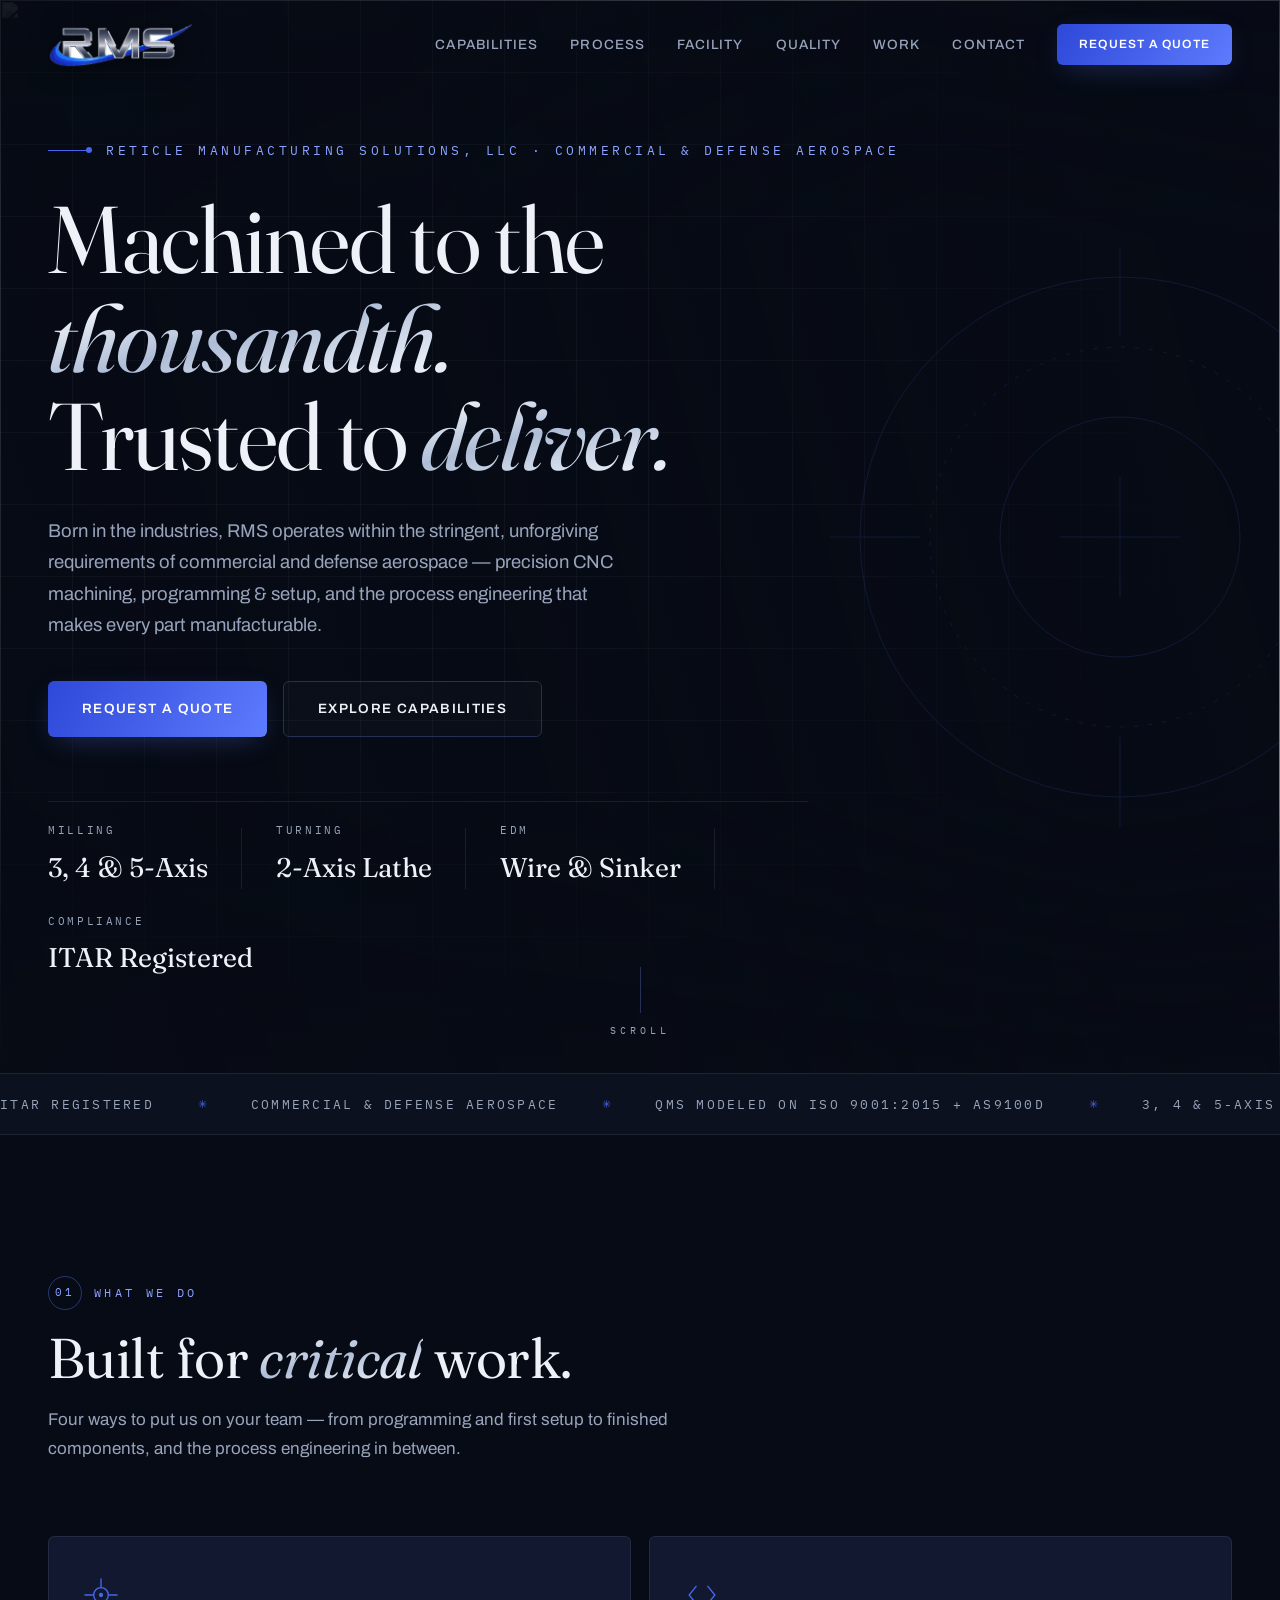
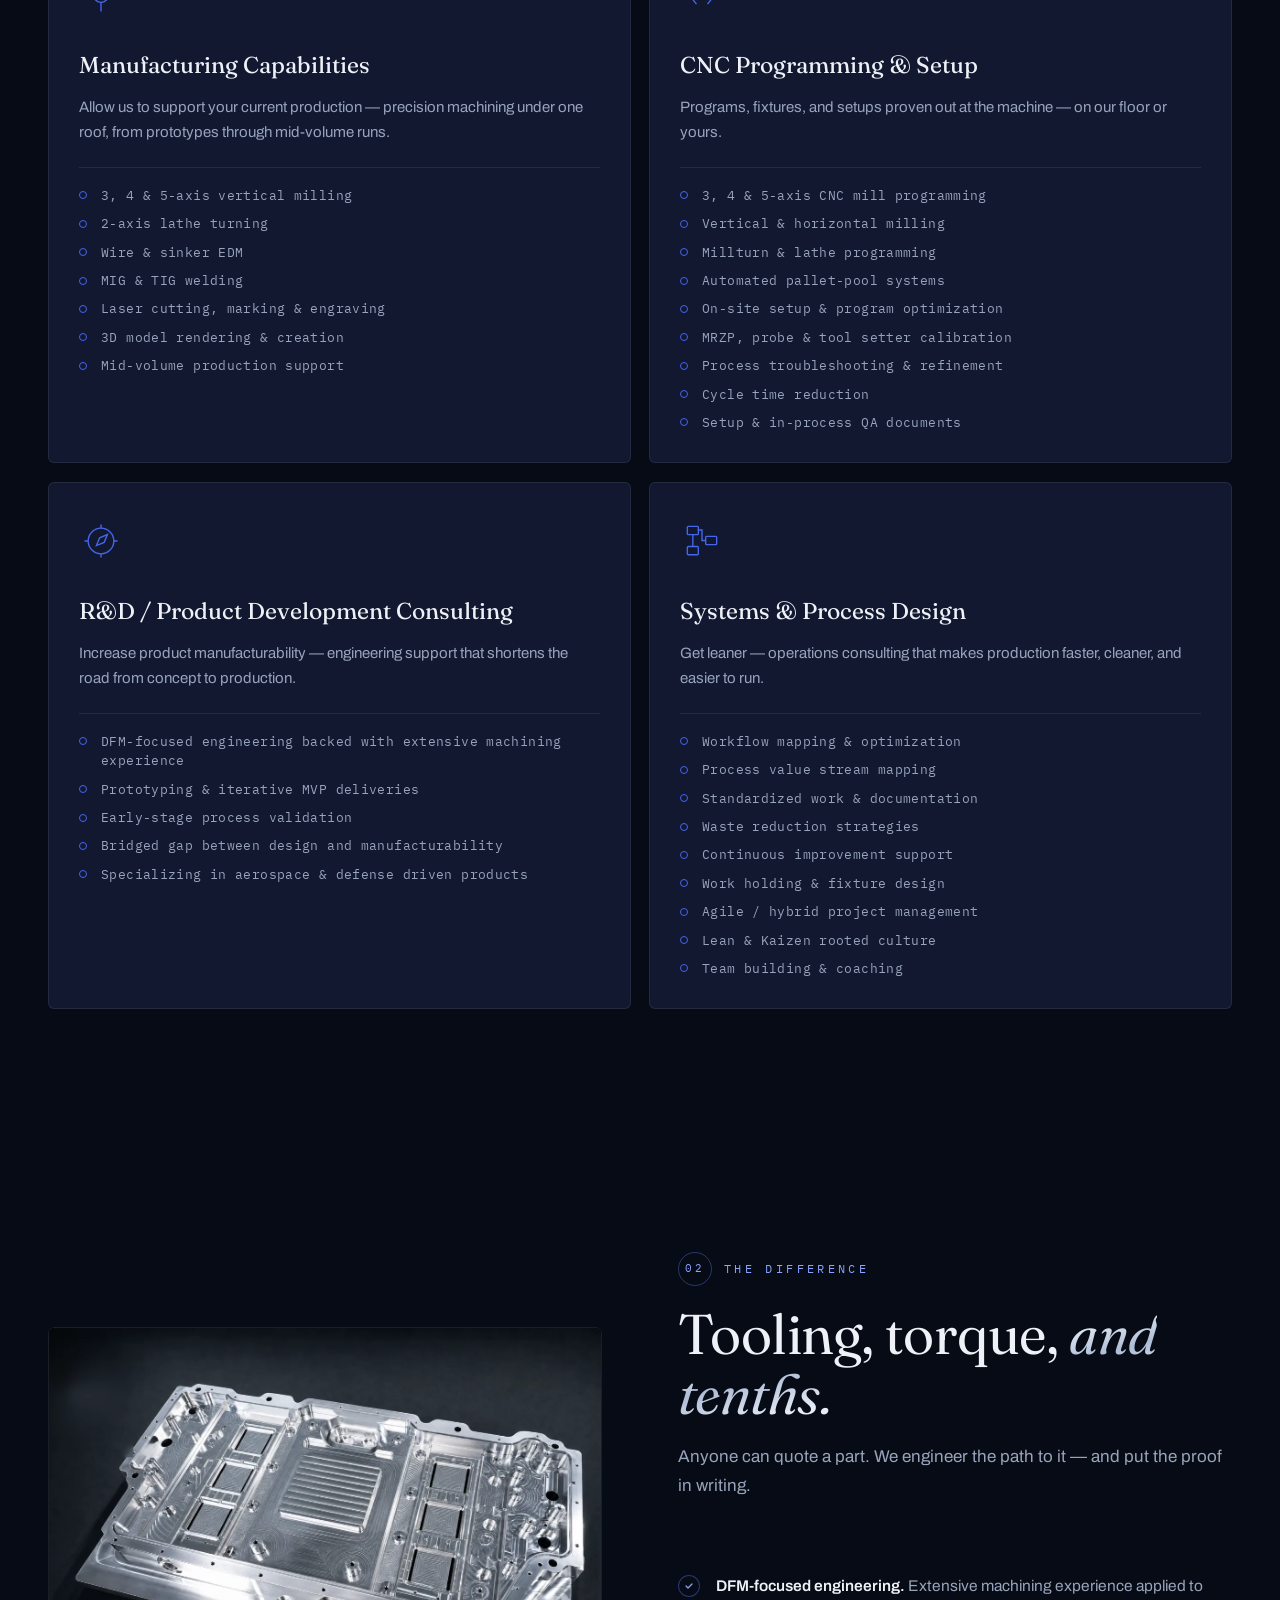
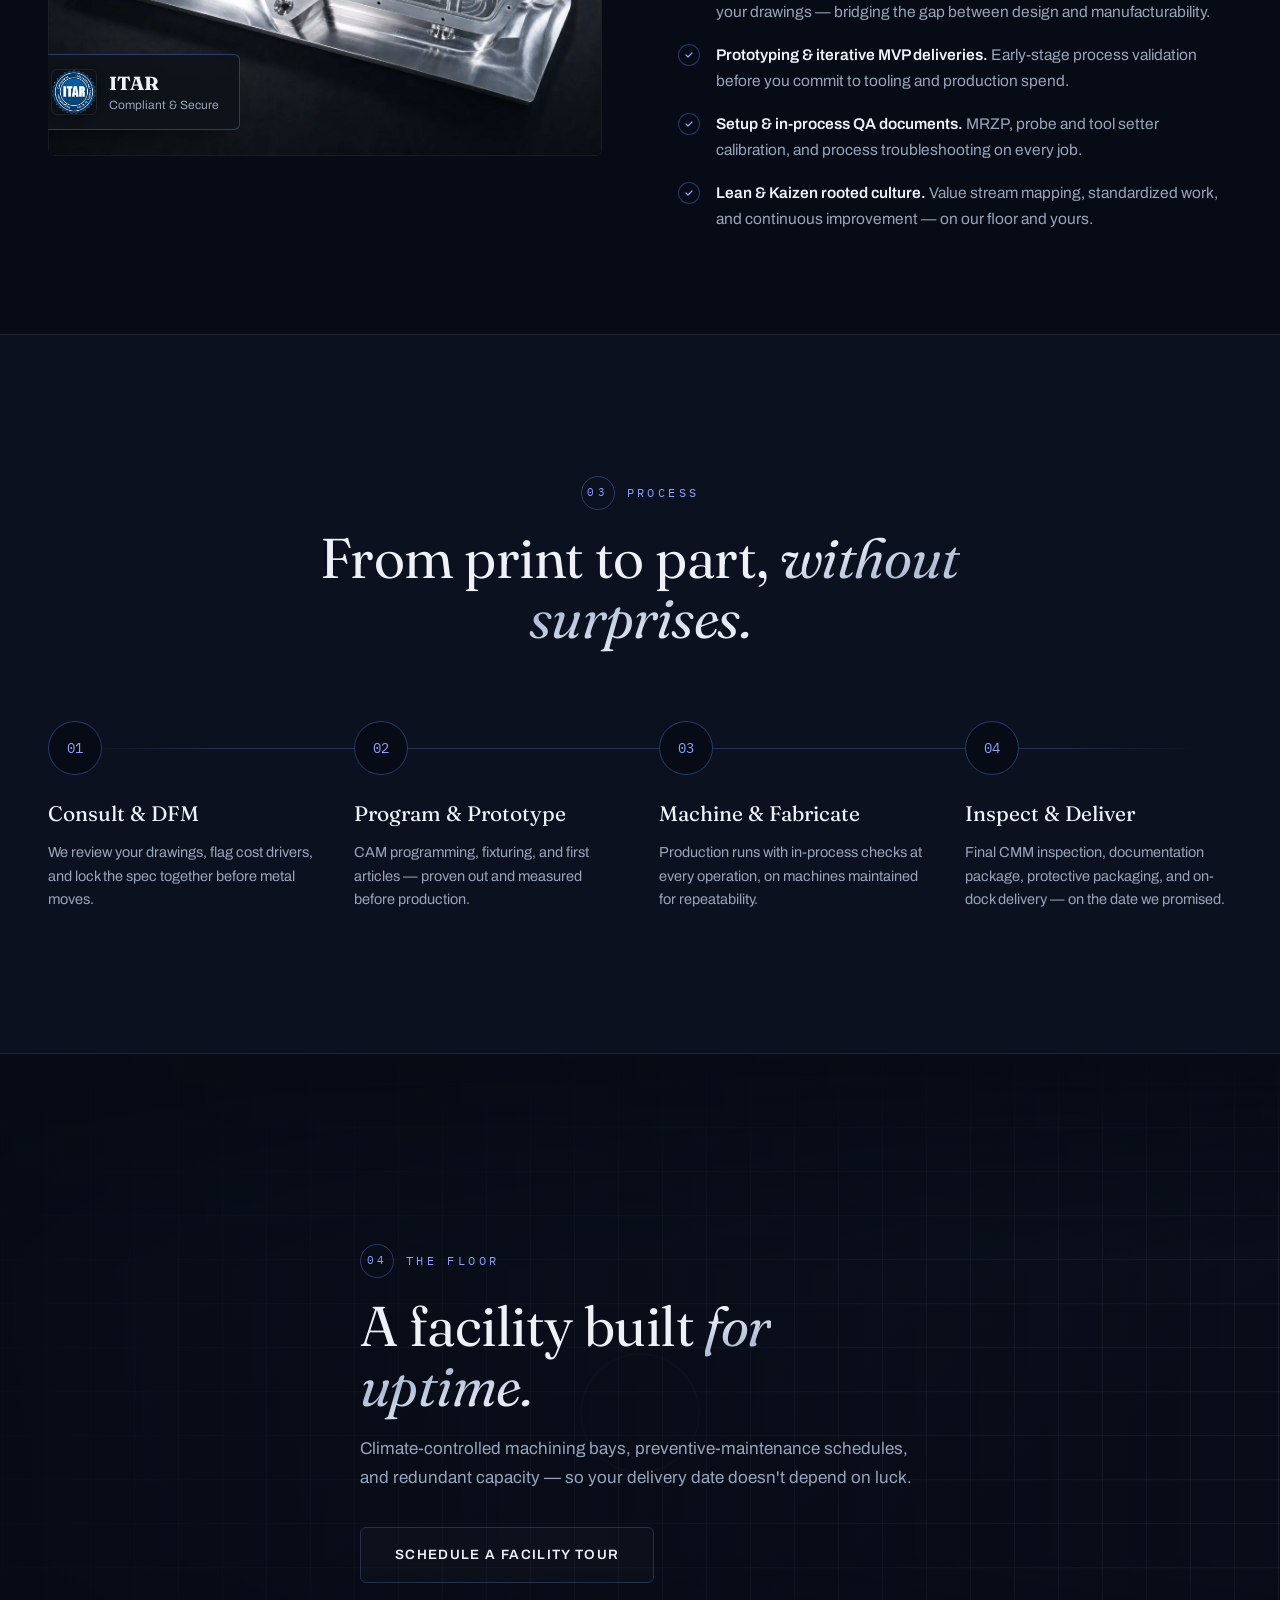
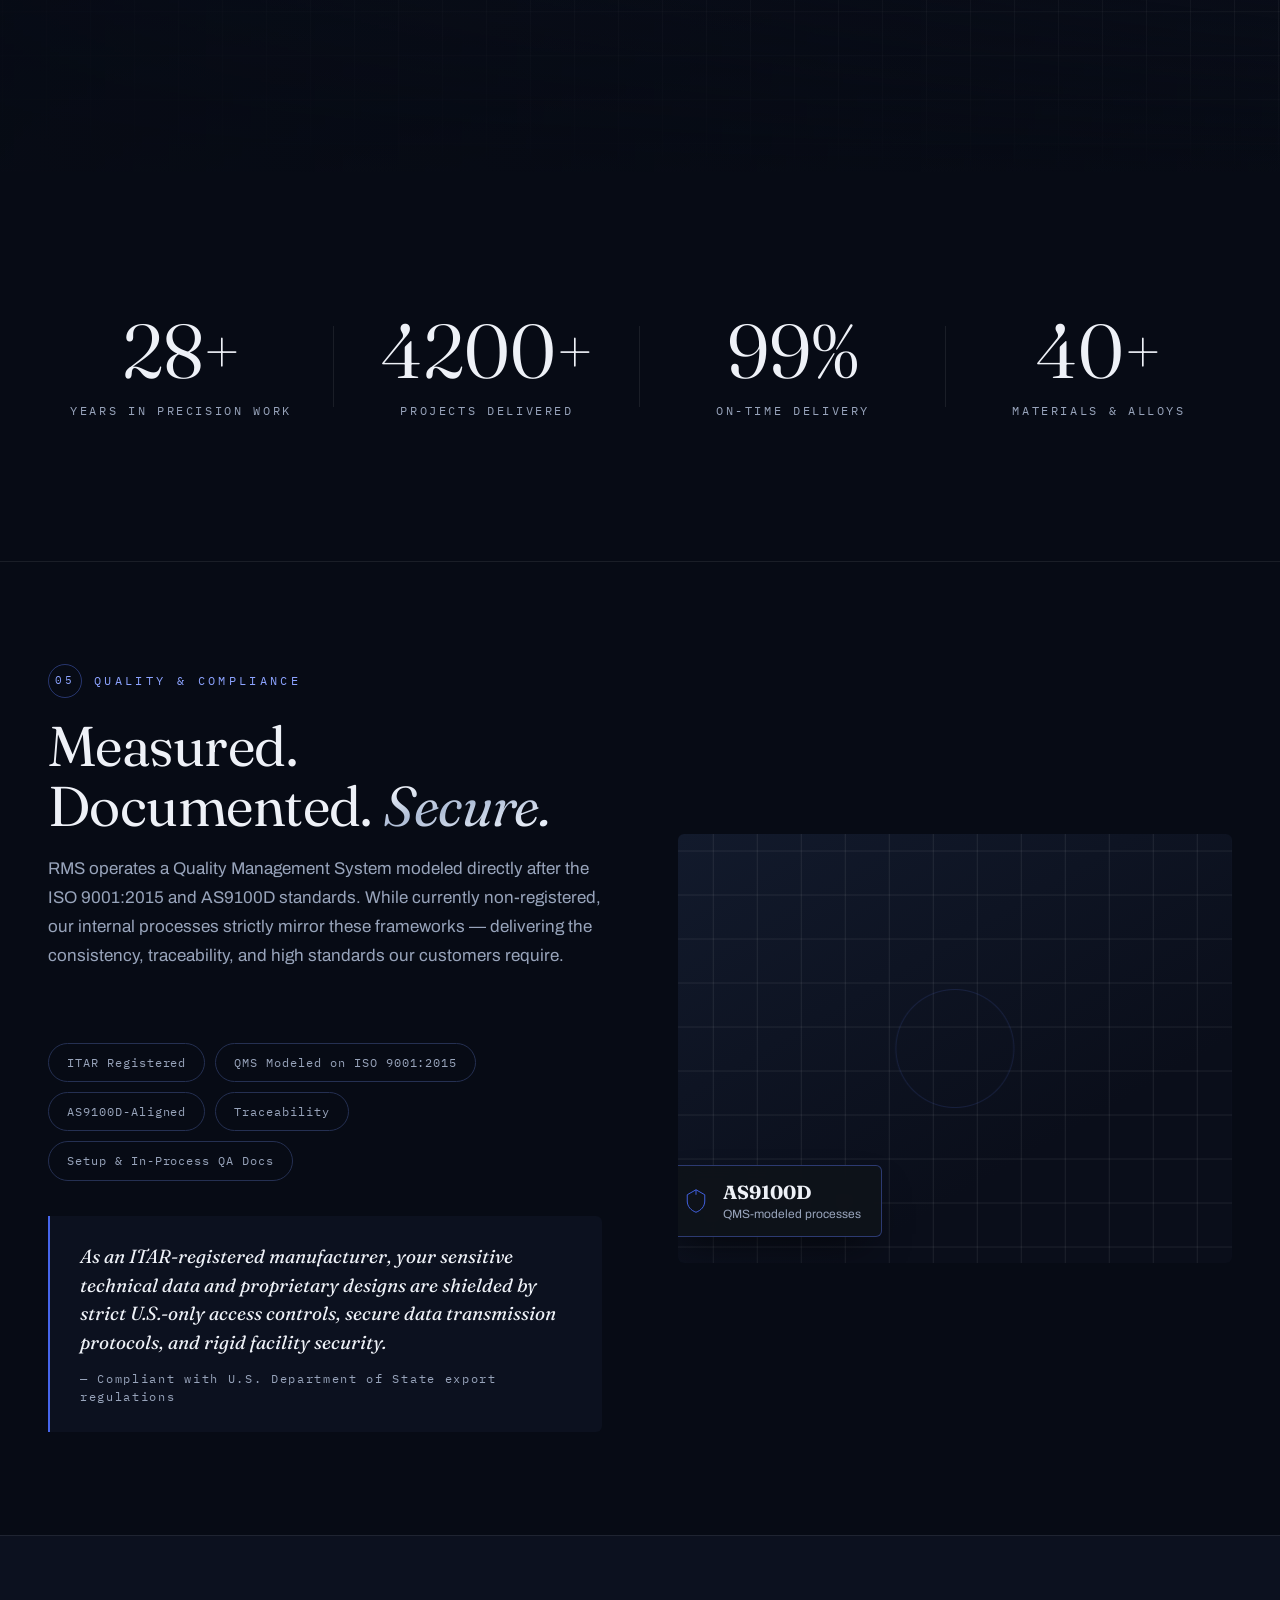
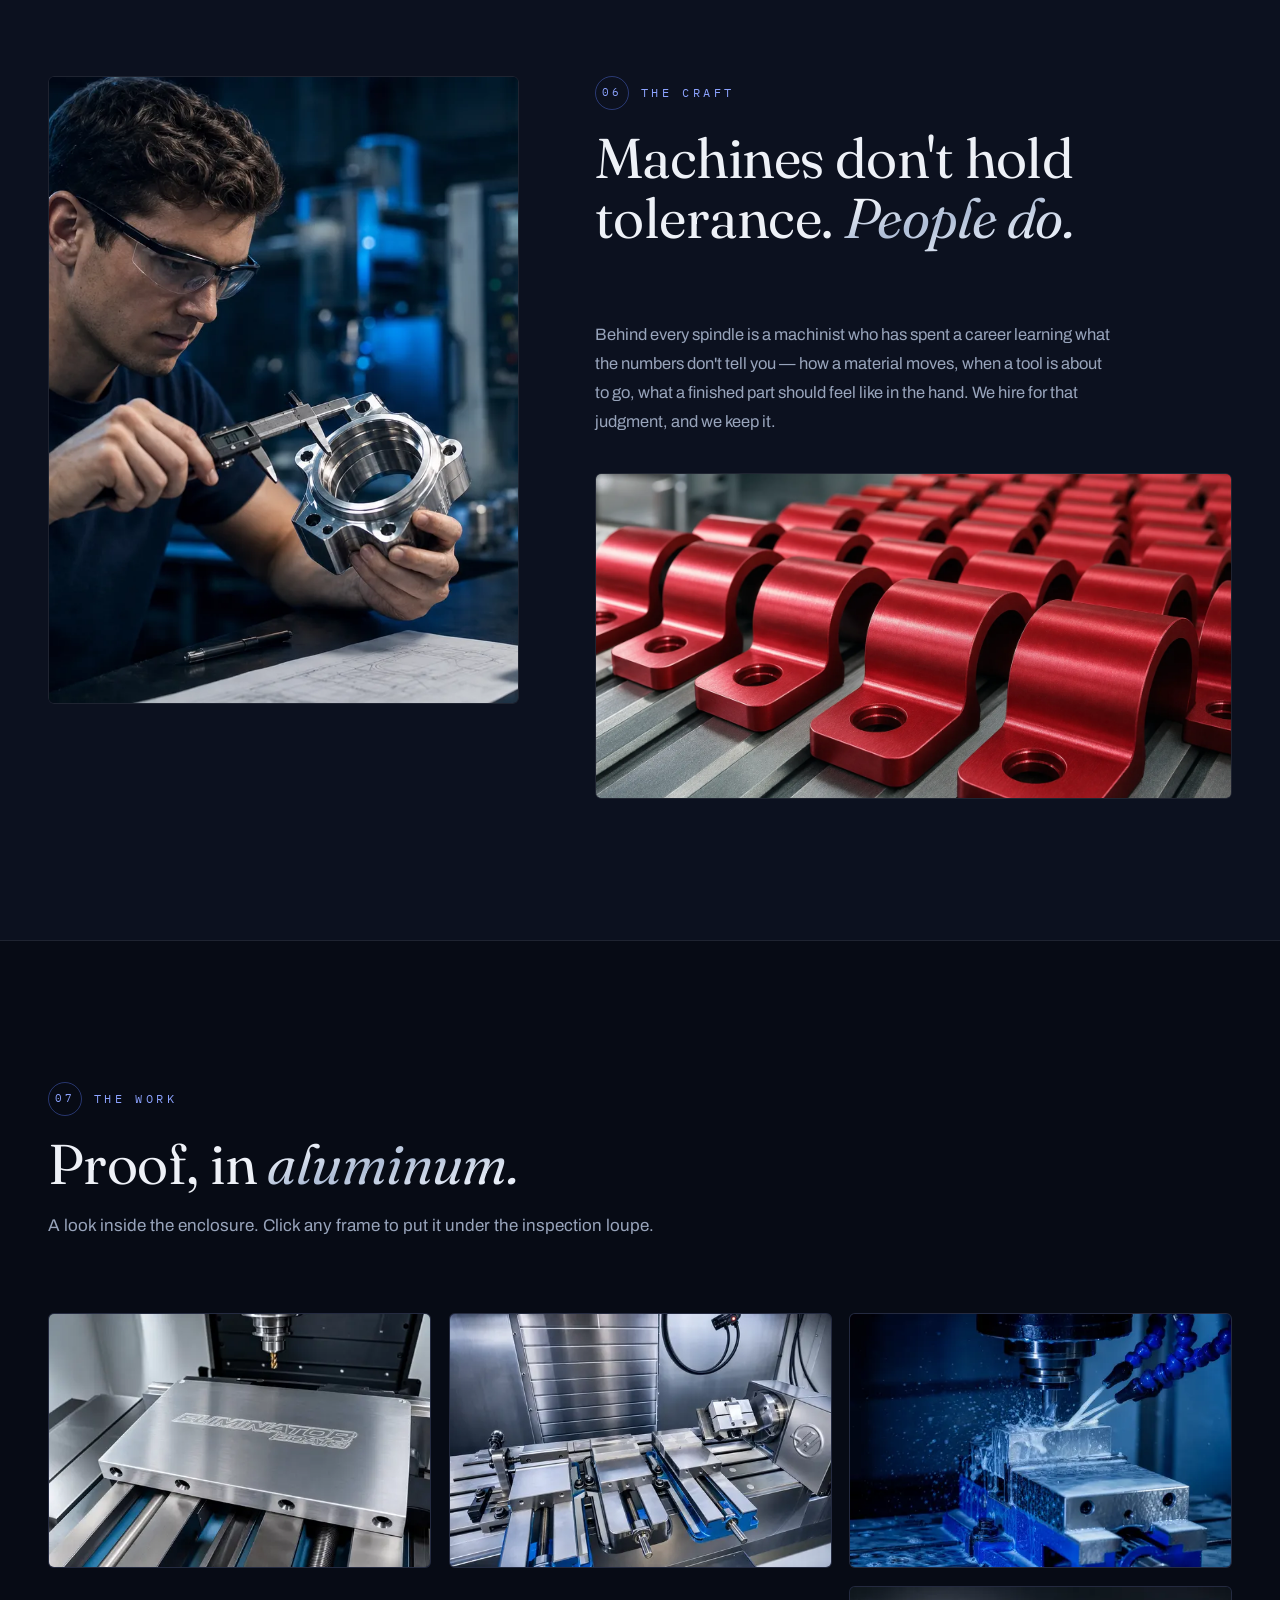
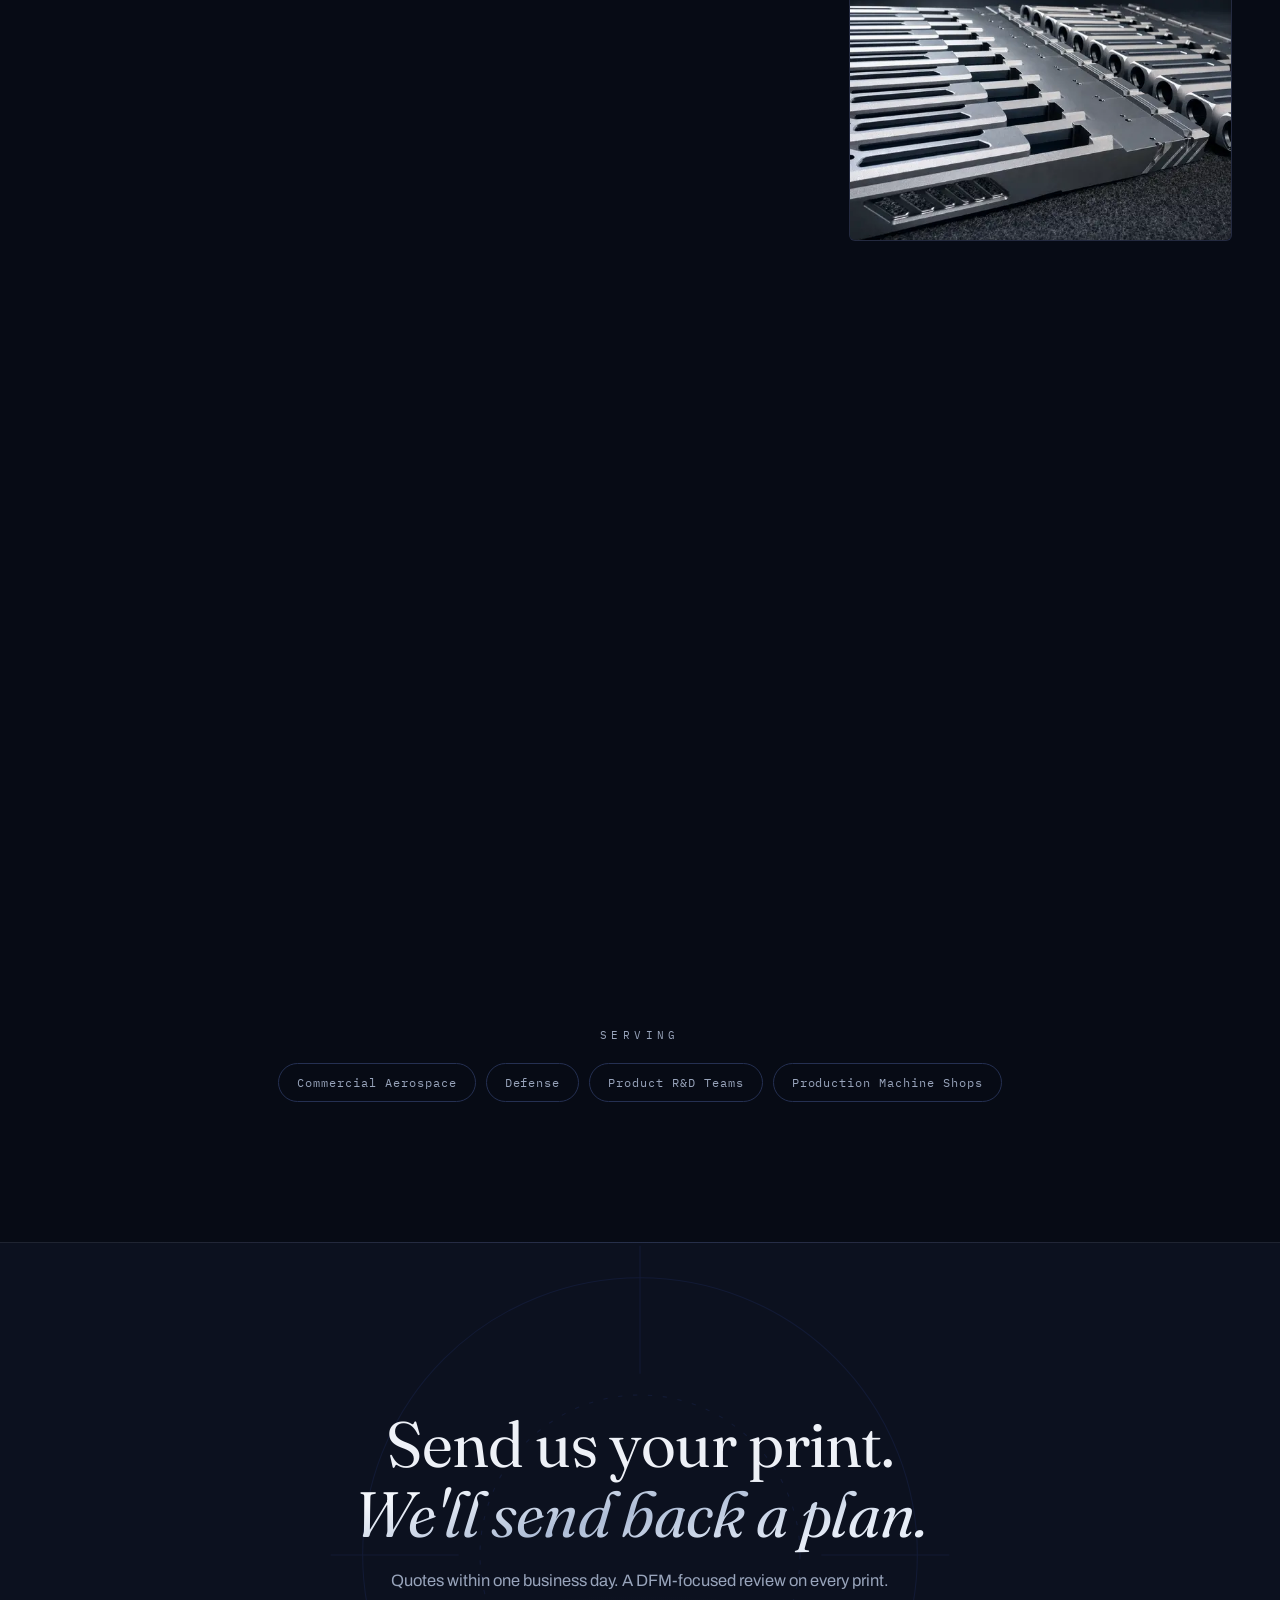
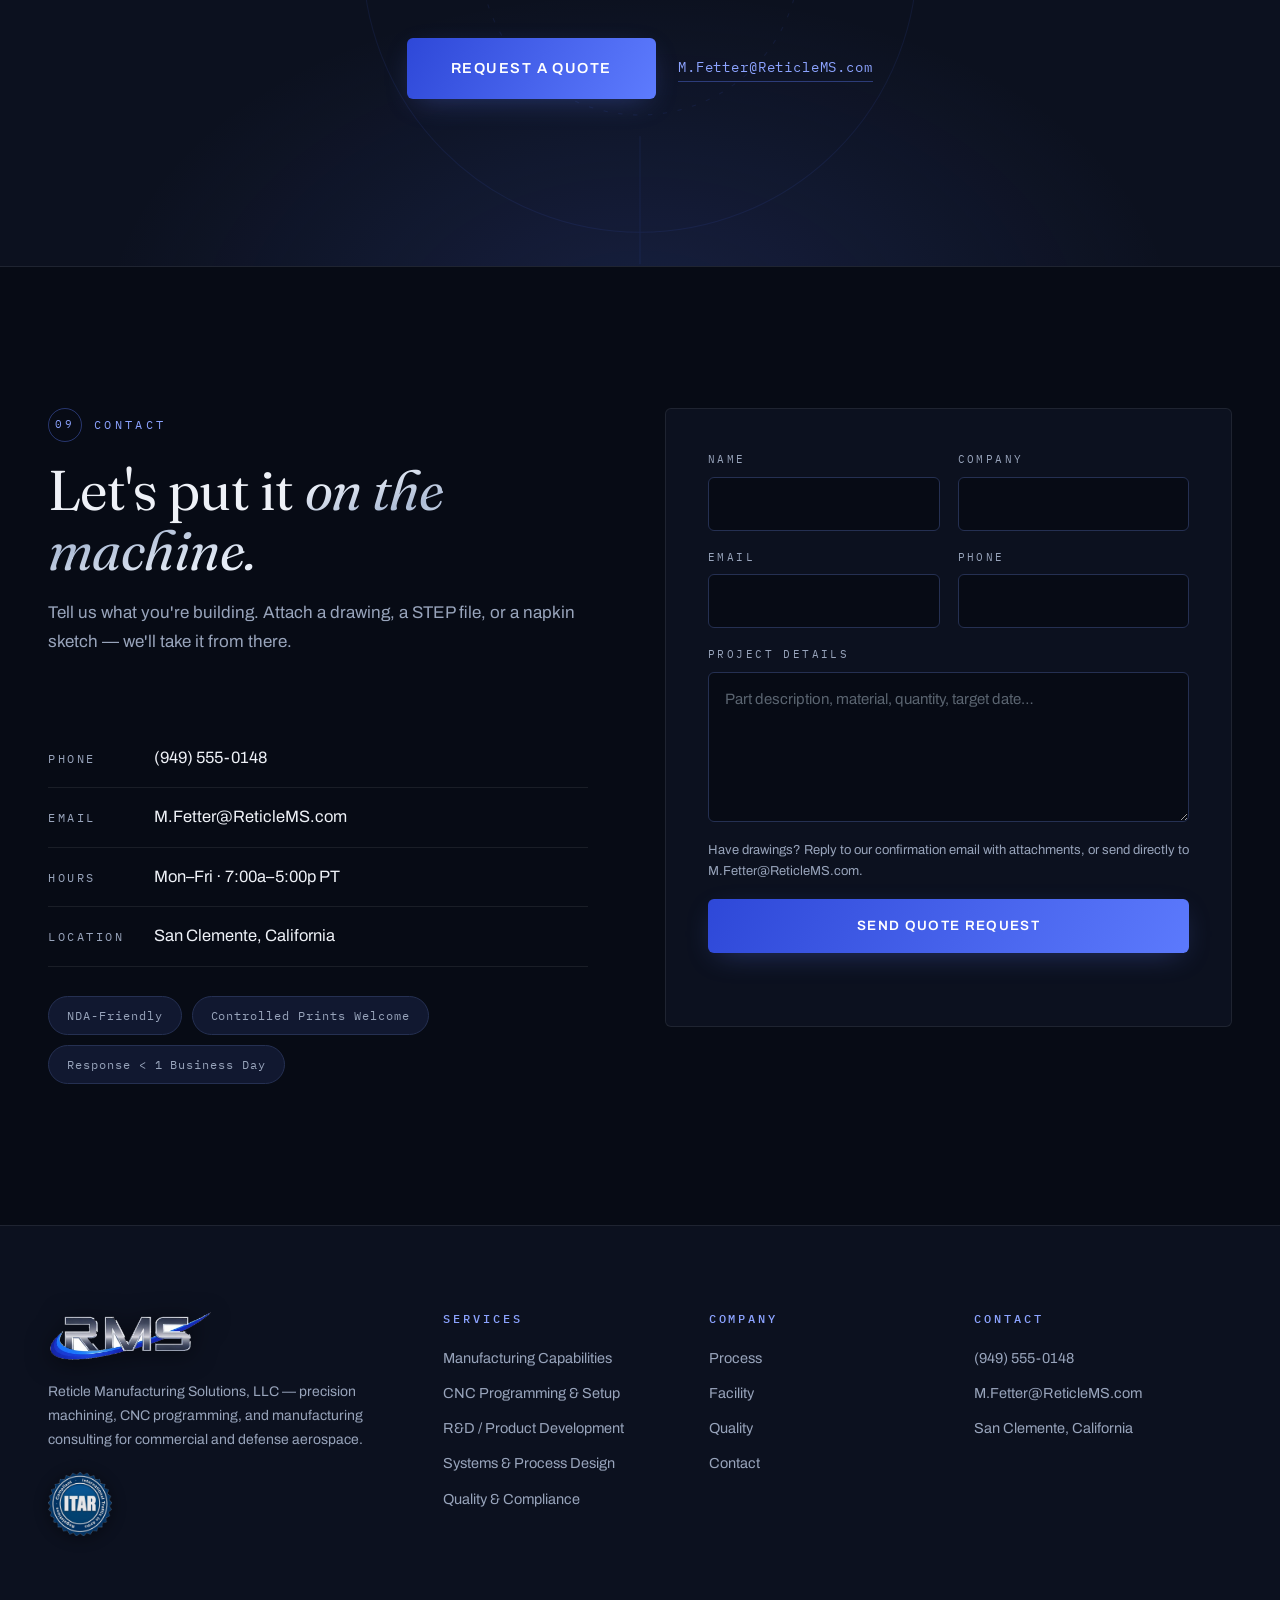
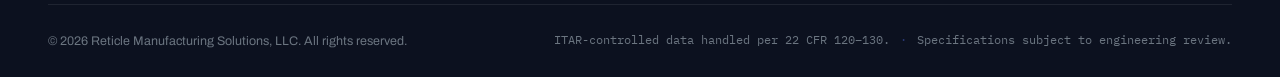
==== commit 0324ea7f: "Add ITAR seal to section-02 badge chip and footer" ====
--- a/index.html
+++ b/index.html
@@ -277,9 +277,7 @@
           <img src="assets/img/difference.webp"
                alt="Precision-machined billet aluminum panel with pocketed features on a dark backdrop" loading="lazy">
           <figcaption class="split__badge" data-reveal>
-            <svg viewBox="0 0 48 48" fill="none" stroke="currentColor" stroke-width="1.5" aria-hidden="true">
-              <path d="M24 6v8M24 34v8M6 24h8M34 24h8"/><circle cx="24" cy="24" r="7"/>
-            </svg>
+            <img src="assets/img/itar-seal.png" alt="" width="46" height="46">
             <span><strong>ITAR</strong>Compliant &amp; Secure</span>
           </figcaption>
         </figure>
@@ -664,6 +662,9 @@
                alt="RMS — Reticle Manufacturing Solutions" width="603" height="190">
         </a>
         <p class="footer__tag">Reticle Manufacturing Solutions, LLC — precision machining, CNC programming, and manufacturing consulting for commercial and defense aerospace.</p>
+        <img class="footer__seal" src="assets/img/itar-seal.png"
+             alt="ITAR compliant — International Traffic in Arms Regulations"
+             width="64" height="64" loading="lazy">
       </div>
       <nav class="footer__col" aria-label="Services">
         <h4>Services</h4>
--- a/css/style.css
+++ b/css/style.css
@@ -425,6 +425,7 @@
   box-shadow: 0 18px 44px -18px rgba(0, 0, 0, 0.8);
 }
 .split__badge svg { width: 30px; height: 30px; color: var(--accent); flex: none; }
+.split__badge img { width: 46px; height: 46px; flex: none; filter: drop-shadow(0 2px 6px rgba(0, 0, 0, 0.45)); }
 .split__badge span { display: flex; flex-direction: column; font-size: 12px; color: var(--fog); line-height: 1.35; }
 .split__badge strong { font-family: var(--font-display); font-size: 19px; color: var(--paper); }
 
@@ -874,6 +875,7 @@
   filter: drop-shadow(0 3px 12px rgba(0, 0, 0, 0.55));
 }
 .footer__tag { margin-top: 18px; font-size: 14px; color: var(--fog); line-height: 1.7; }
+.footer__seal { margin-top: 20px; width: 64px; height: 64px; opacity: 0.9; filter: drop-shadow(0 2px 8px rgba(0, 0, 0, 0.5)); }
 .footer__col { display: grid; gap: 12px; align-content: start; }
 .footer__col h4 {
   font-family: var(--font-mono); font-weight: 500; font-size: 11.5px;
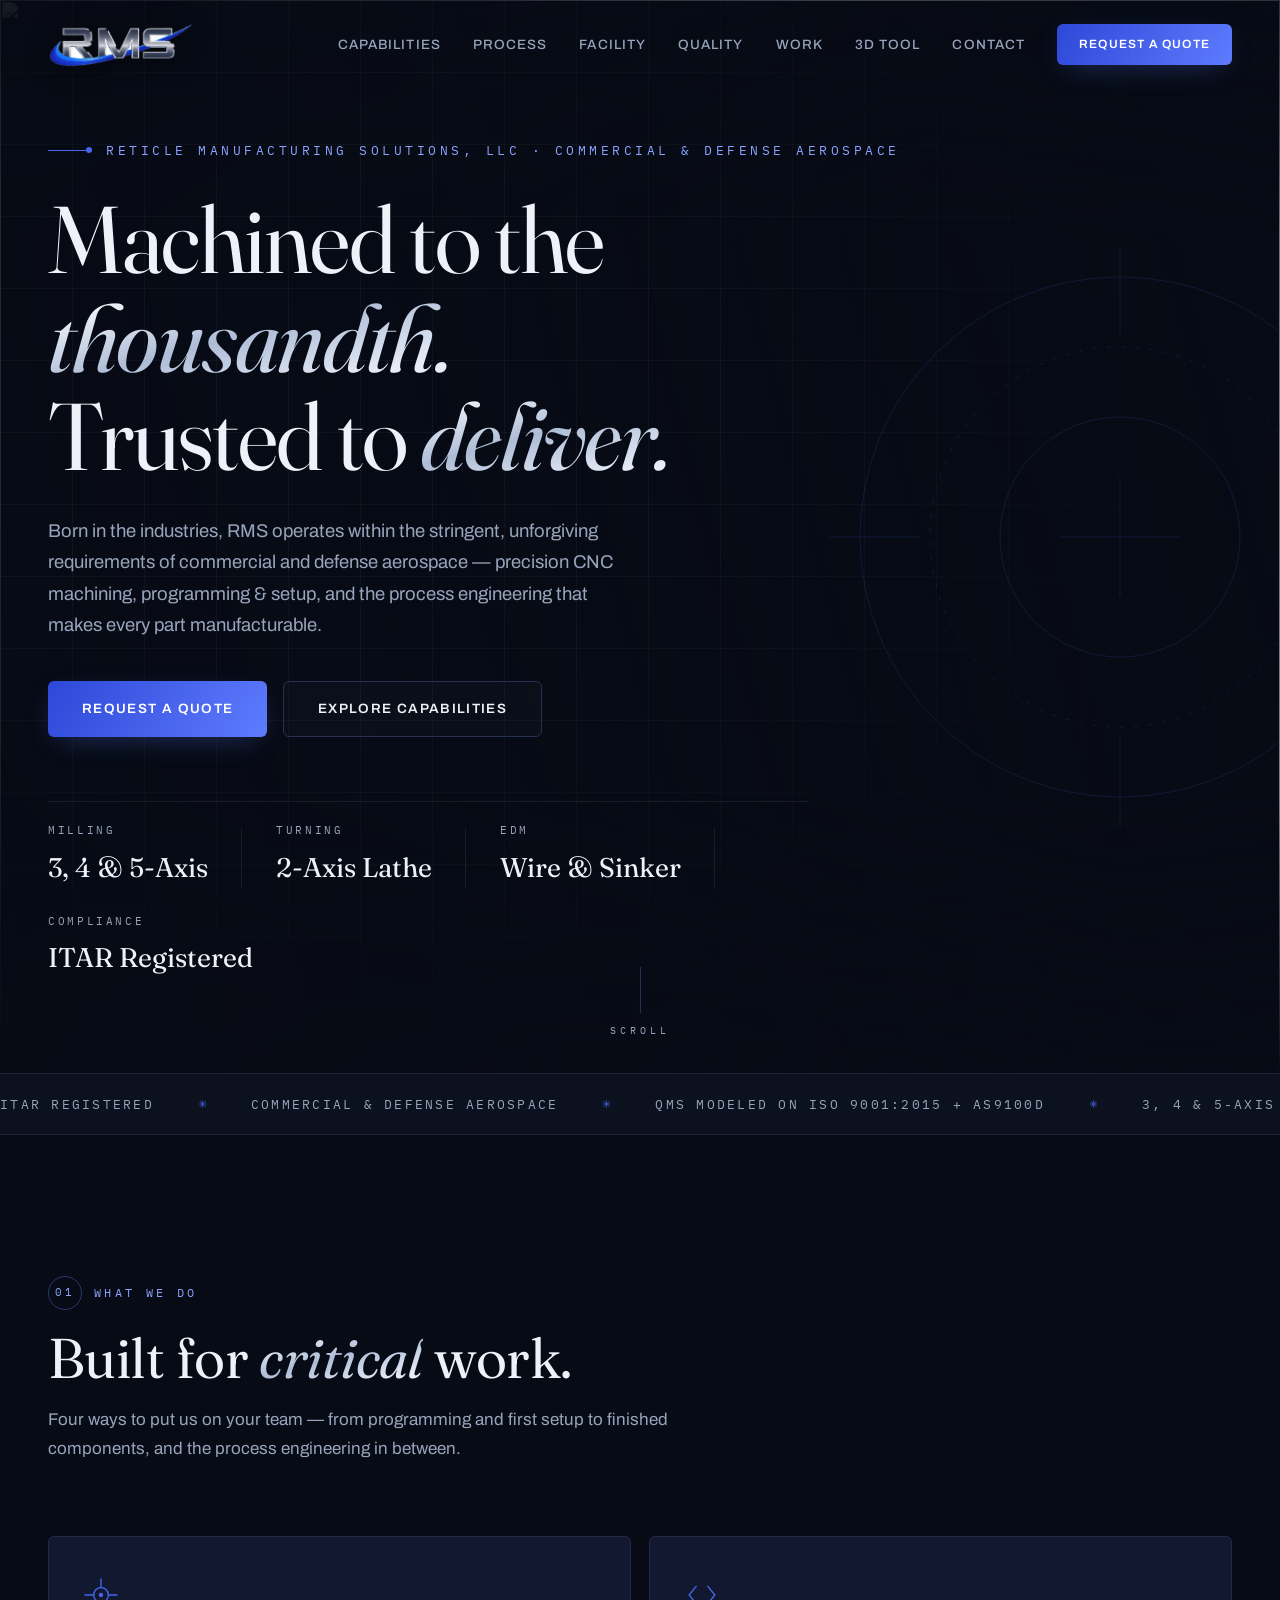
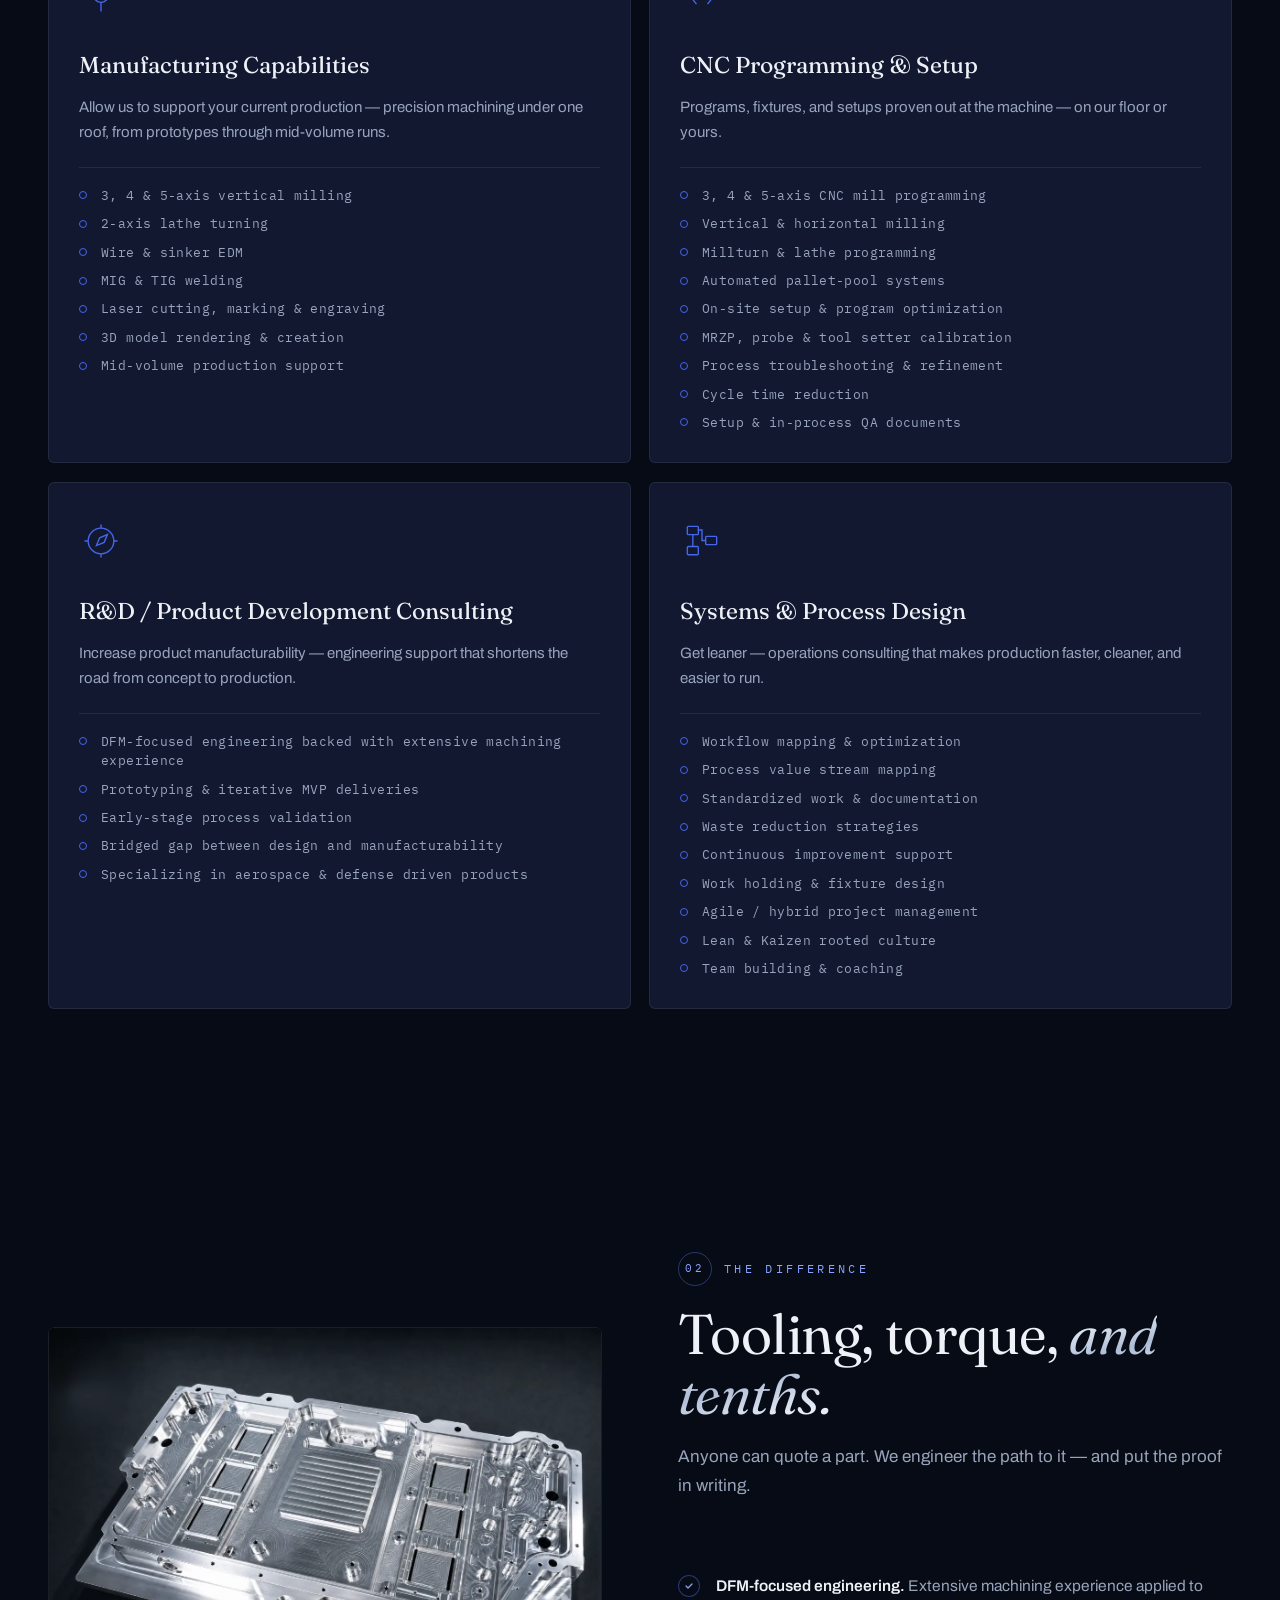
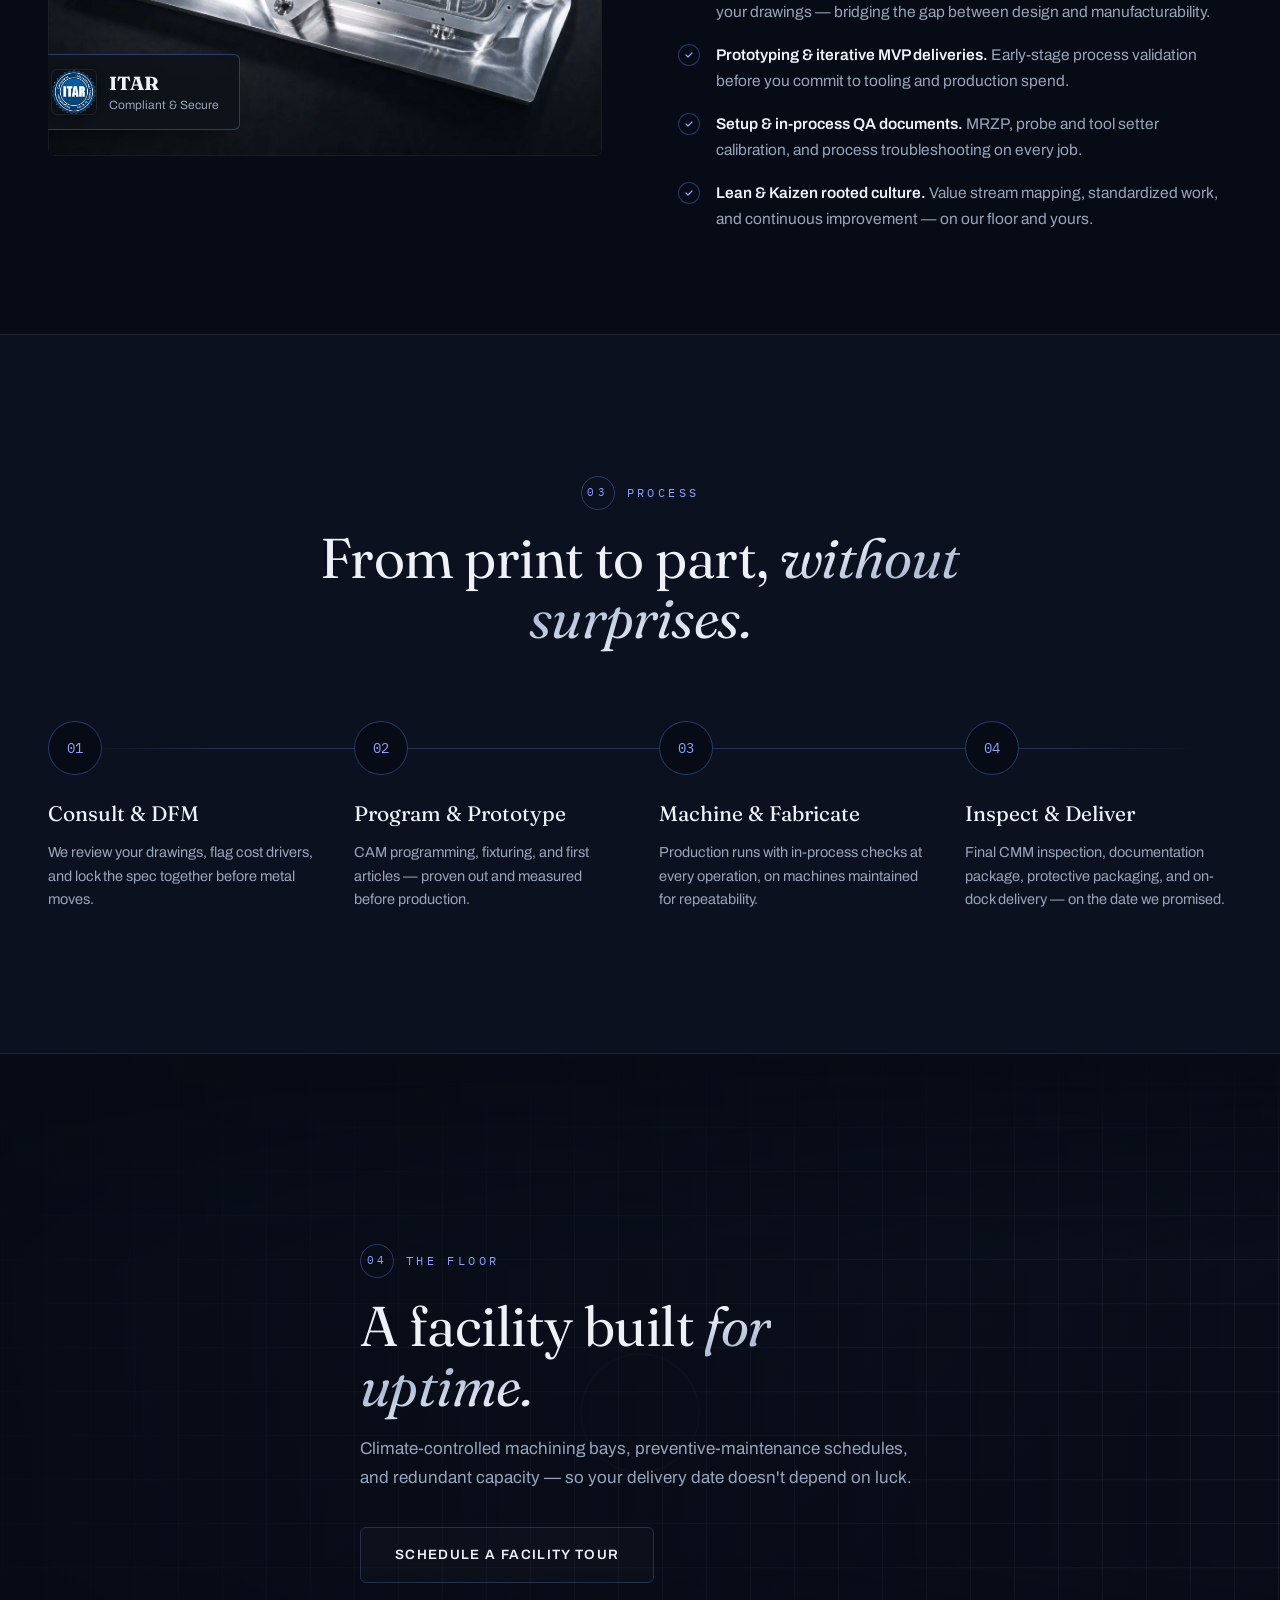
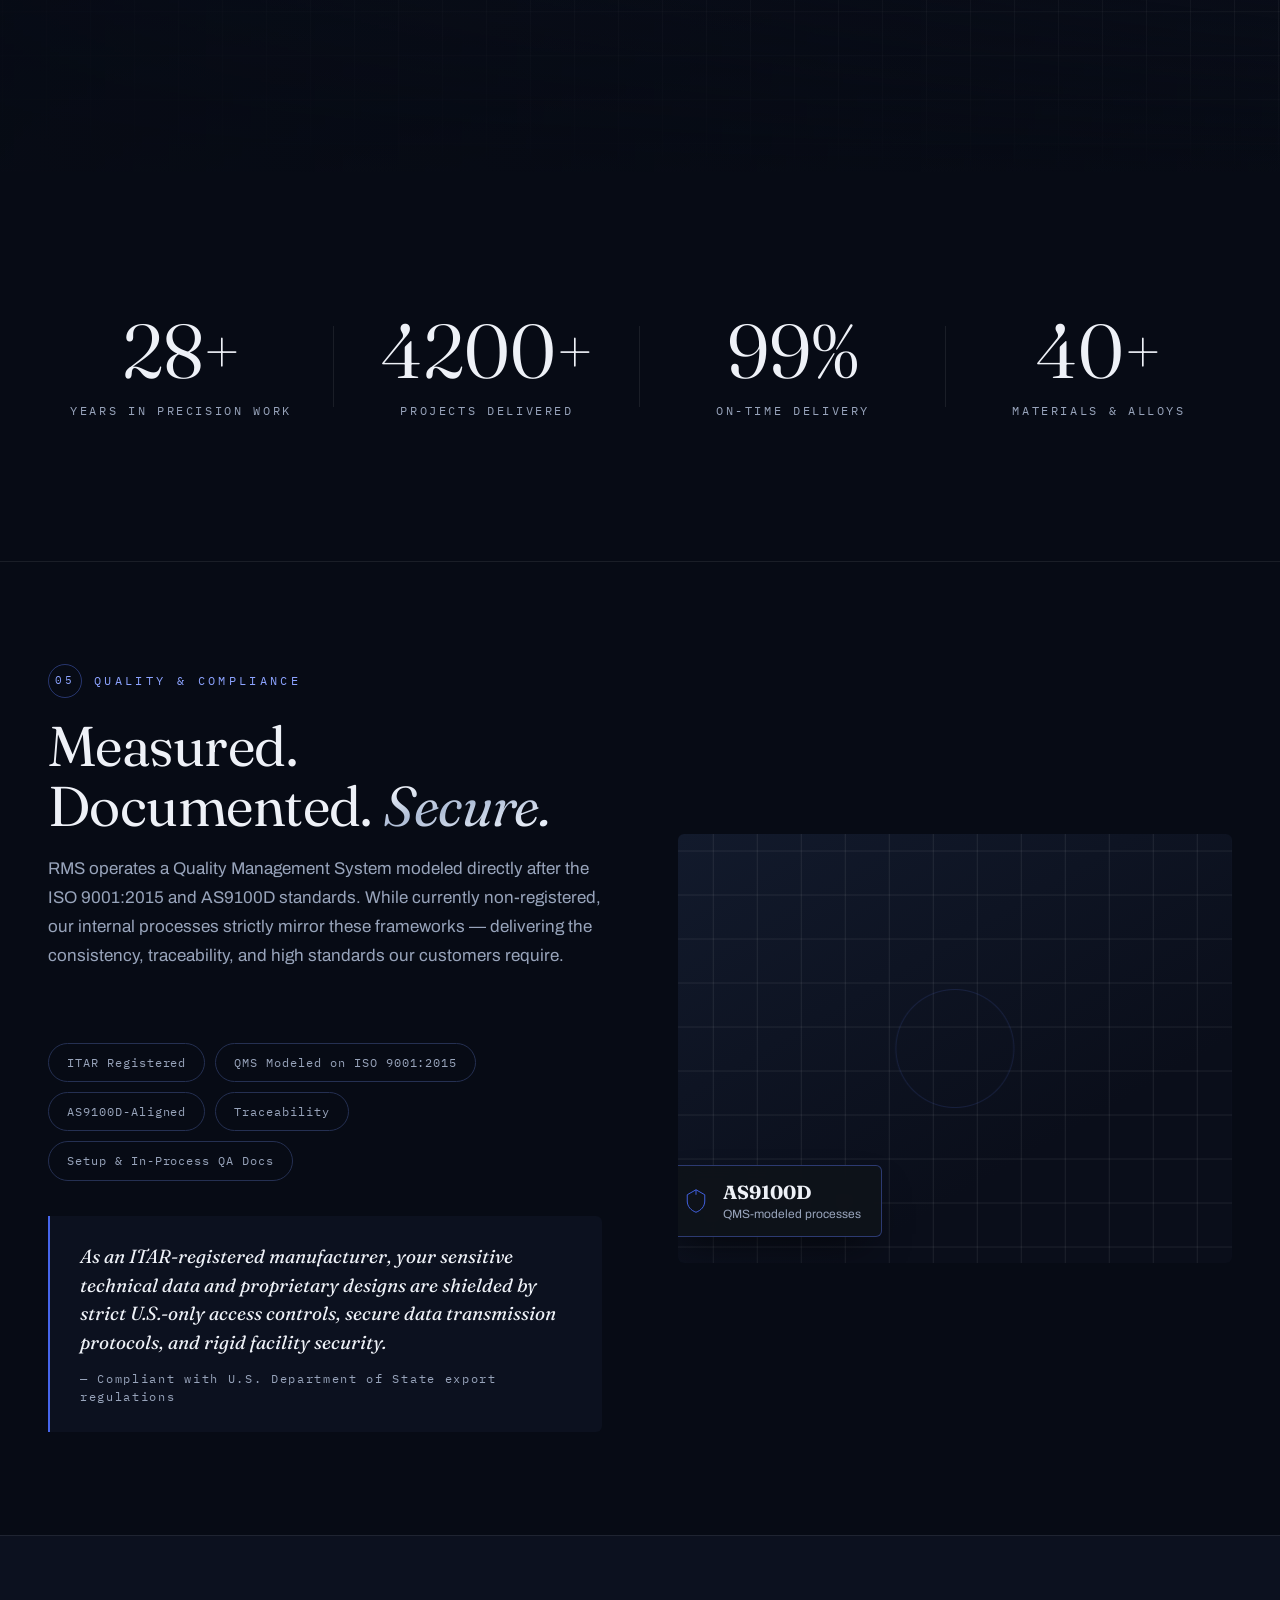
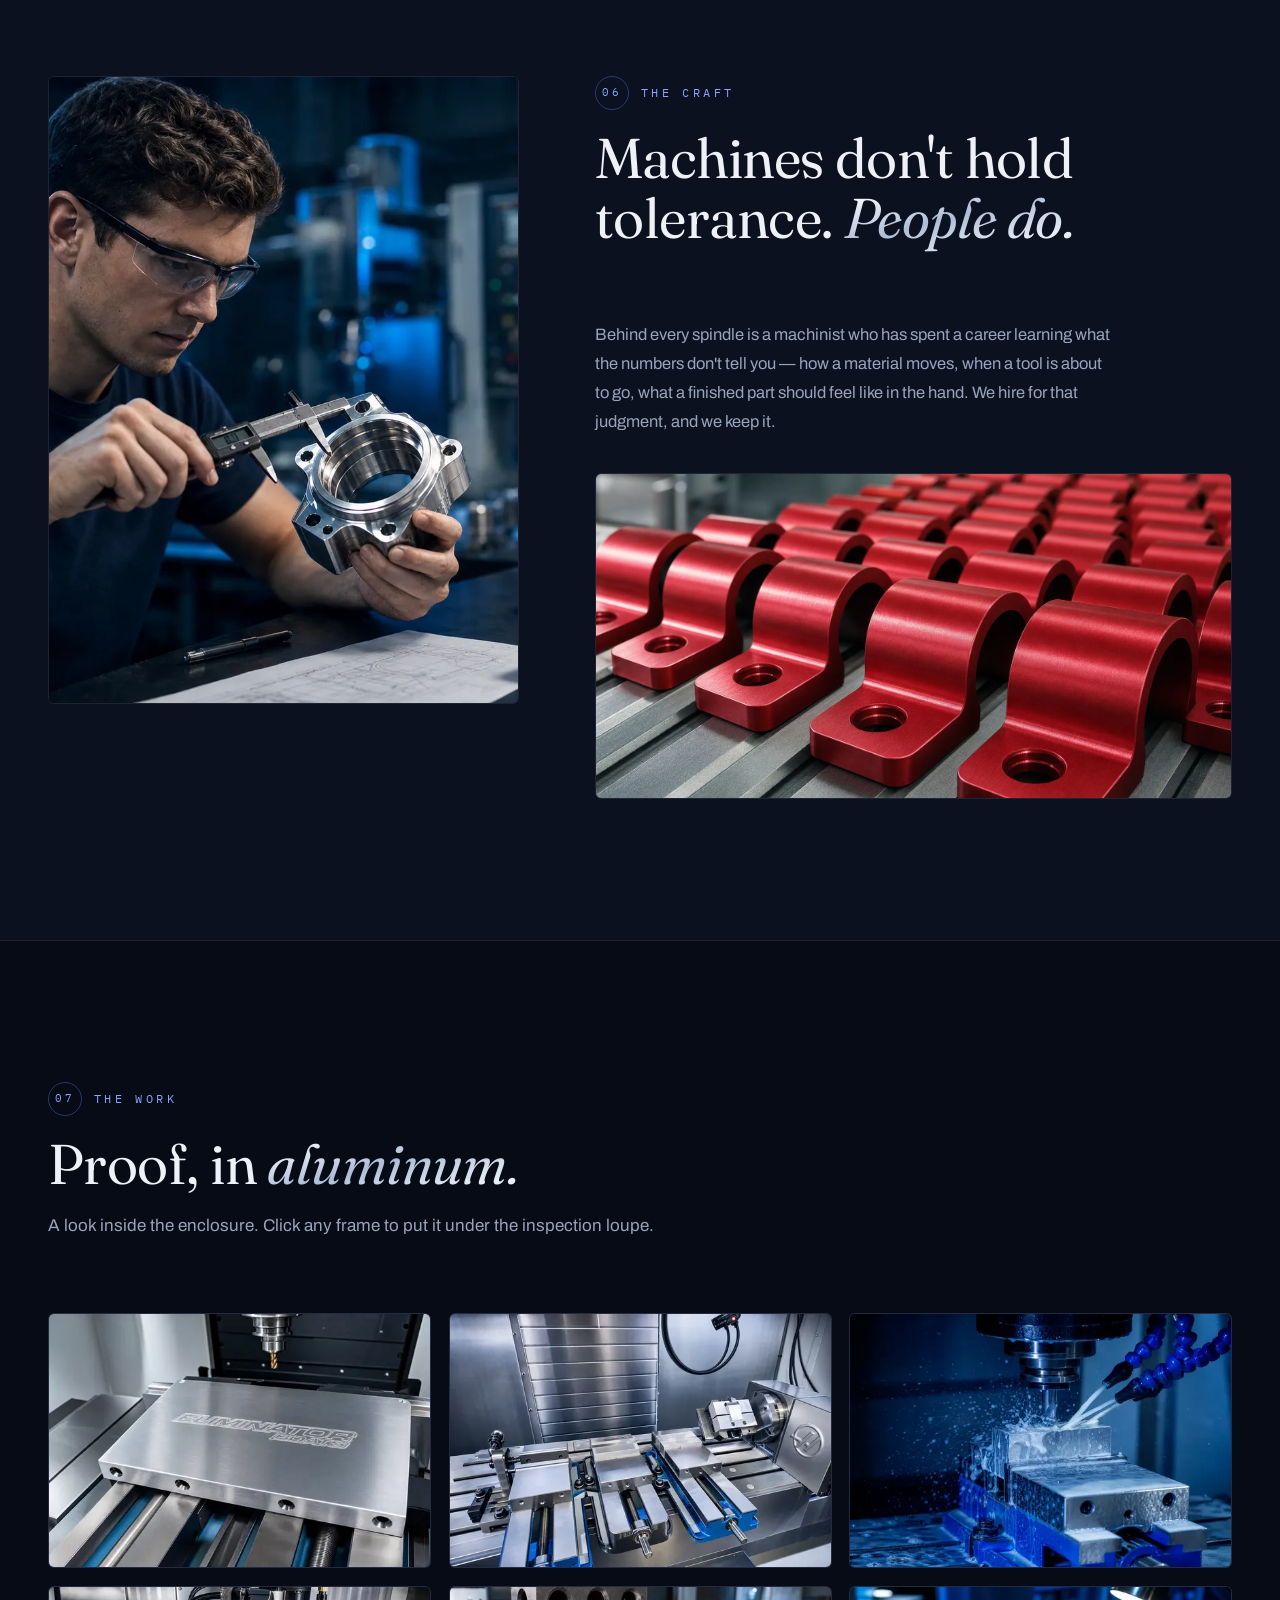
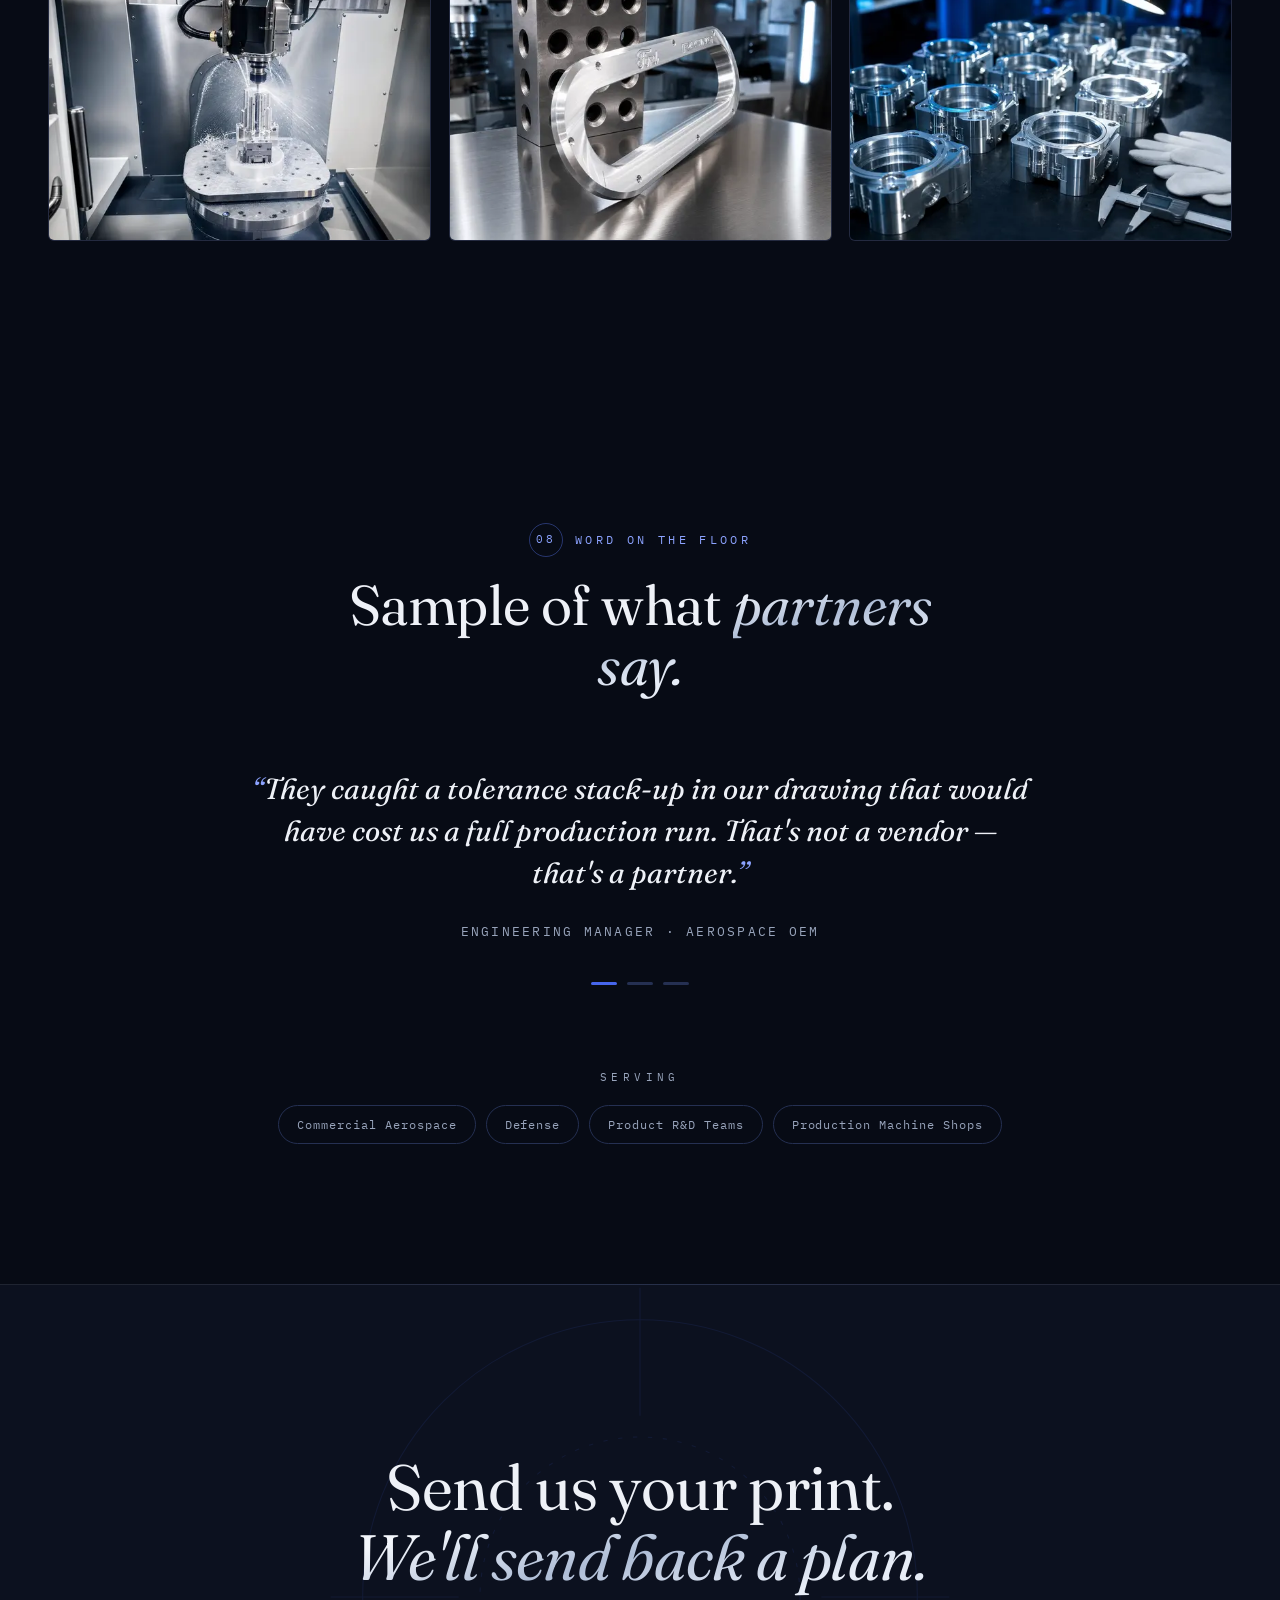
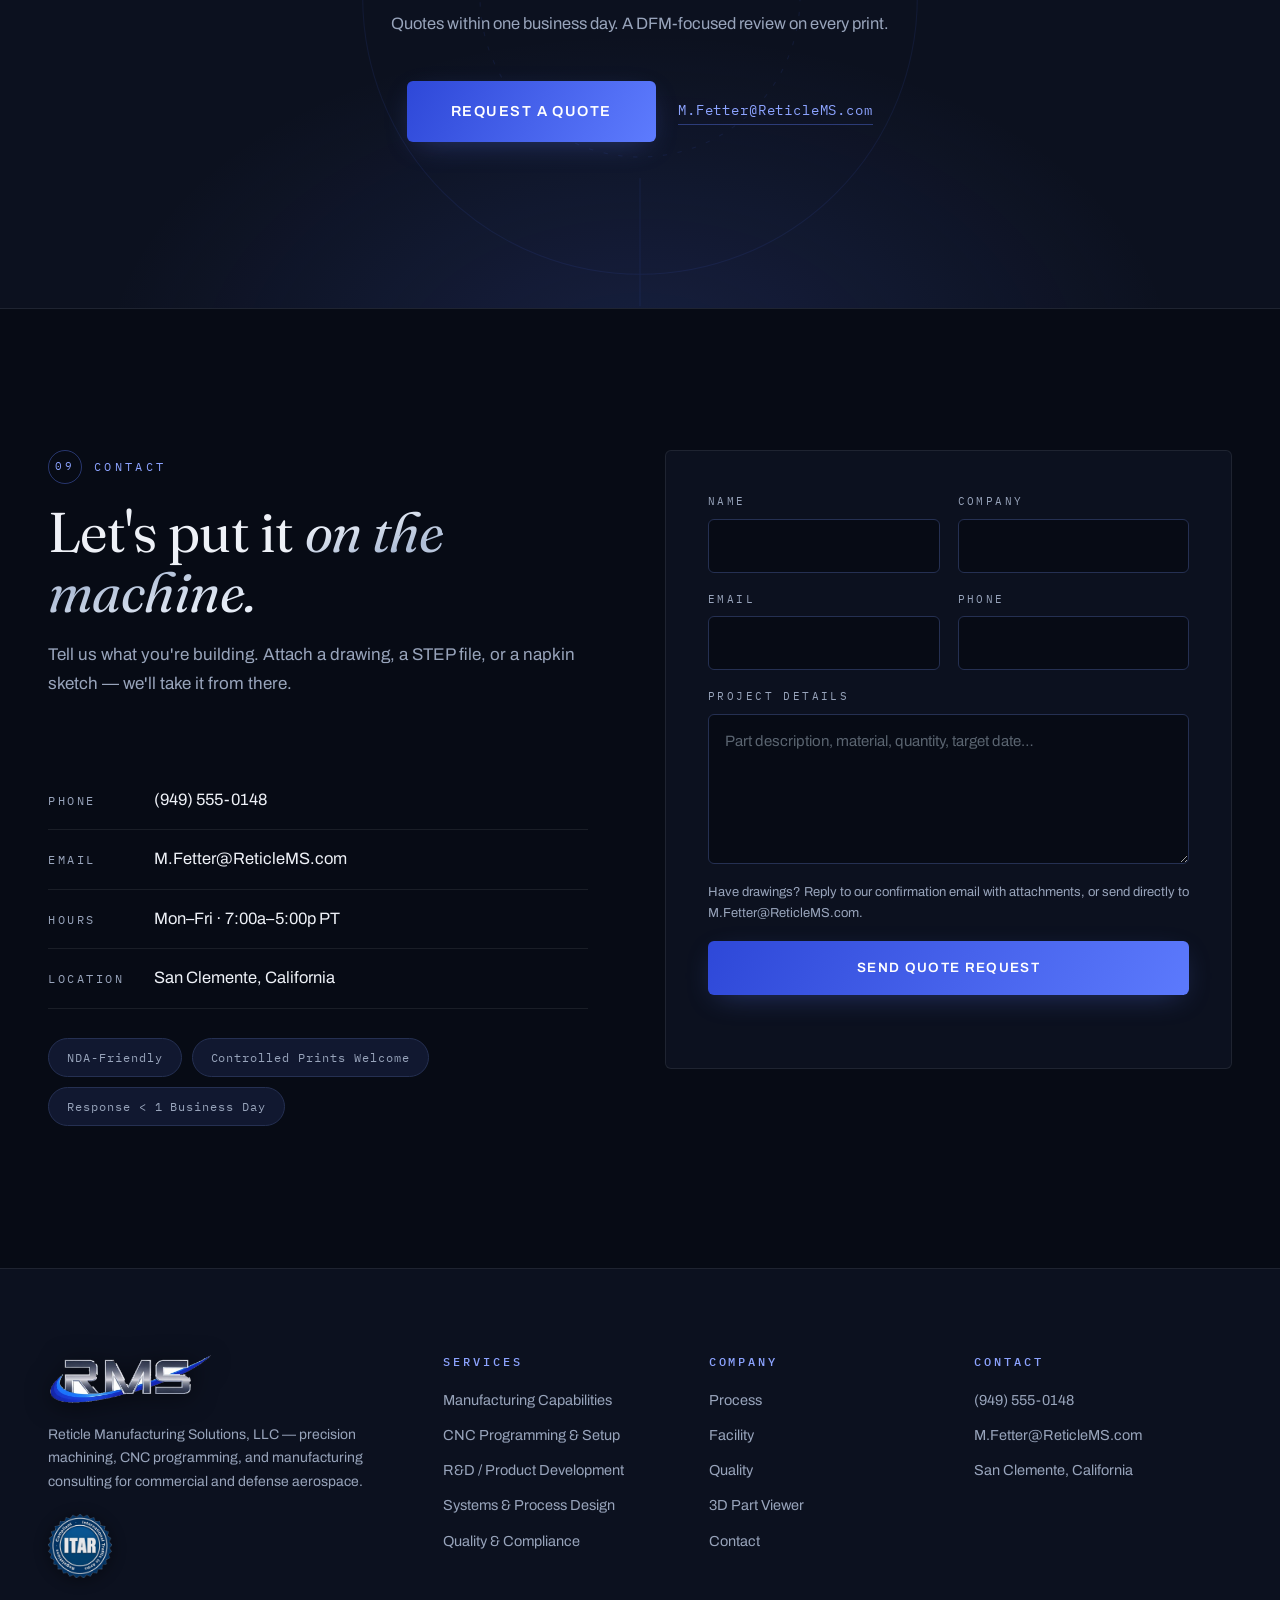
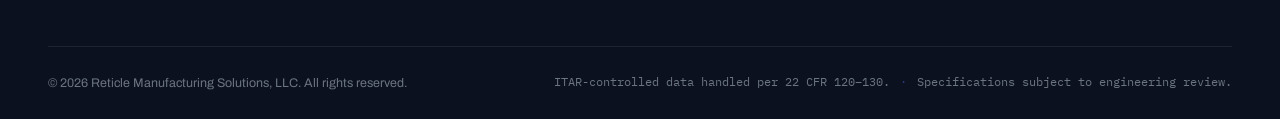
==== commit 8be33193: "Add 3D part viewer page; link it from nav and footer" ====
--- a/index.html
+++ b/index.html
@@ -81,6 +81,7 @@
         <a href="#facility" class="nav__link">Facility</a>
         <a href="#quality" class="nav__link">Quality</a>
         <a href="#work" class="nav__link">Work</a>
+        <a href="viewer.html" class="nav__link">3D Tool</a>
         <a href="#contact" class="nav__link">Contact</a>
         <a href="#contact" class="btn btn--primary btn--sm nav__cta">Request a Quote</a>
       </nav>
@@ -679,6 +680,7 @@
         <a href="#process">Process</a>
         <a href="#facility">Facility</a>
         <a href="#quality">Quality</a>
+        <a href="viewer.html">3D Part Viewer</a>
         <a href="#contact">Contact</a>
       </nav>
       <div class="footer__col">
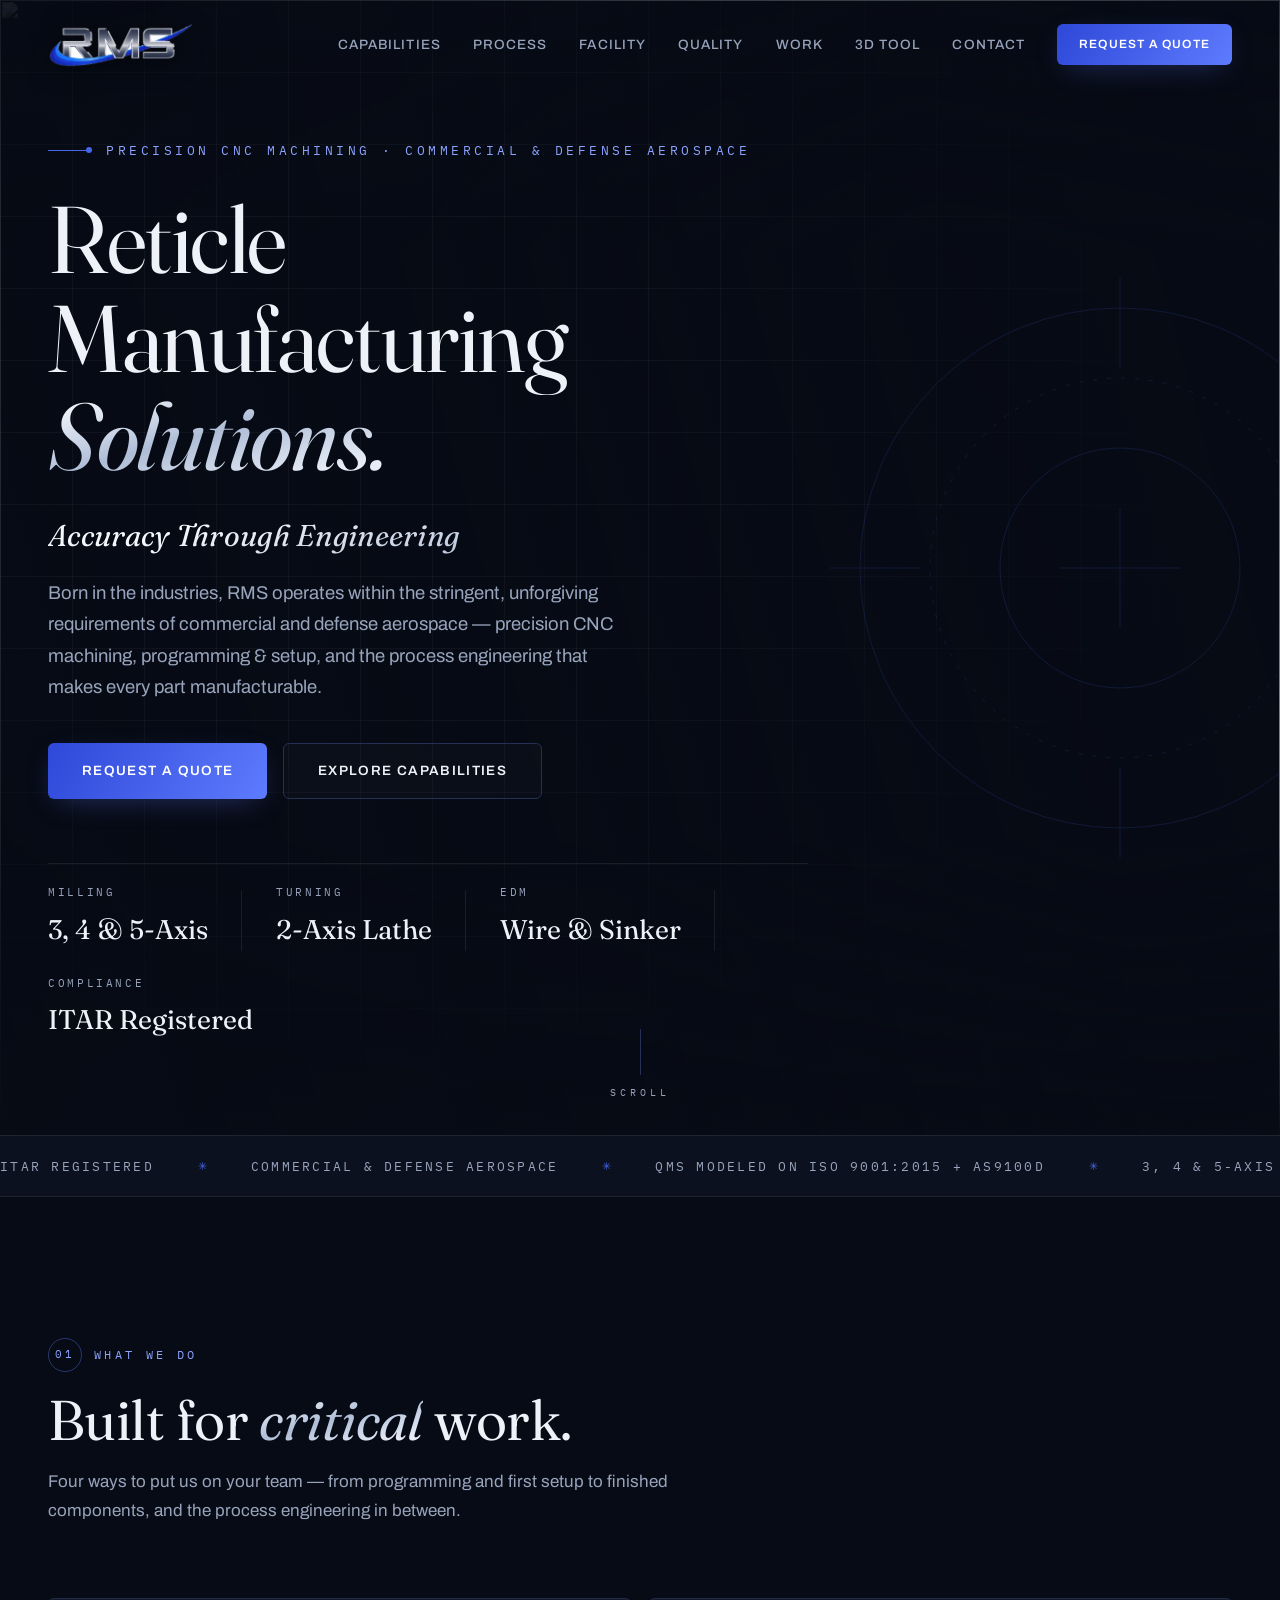
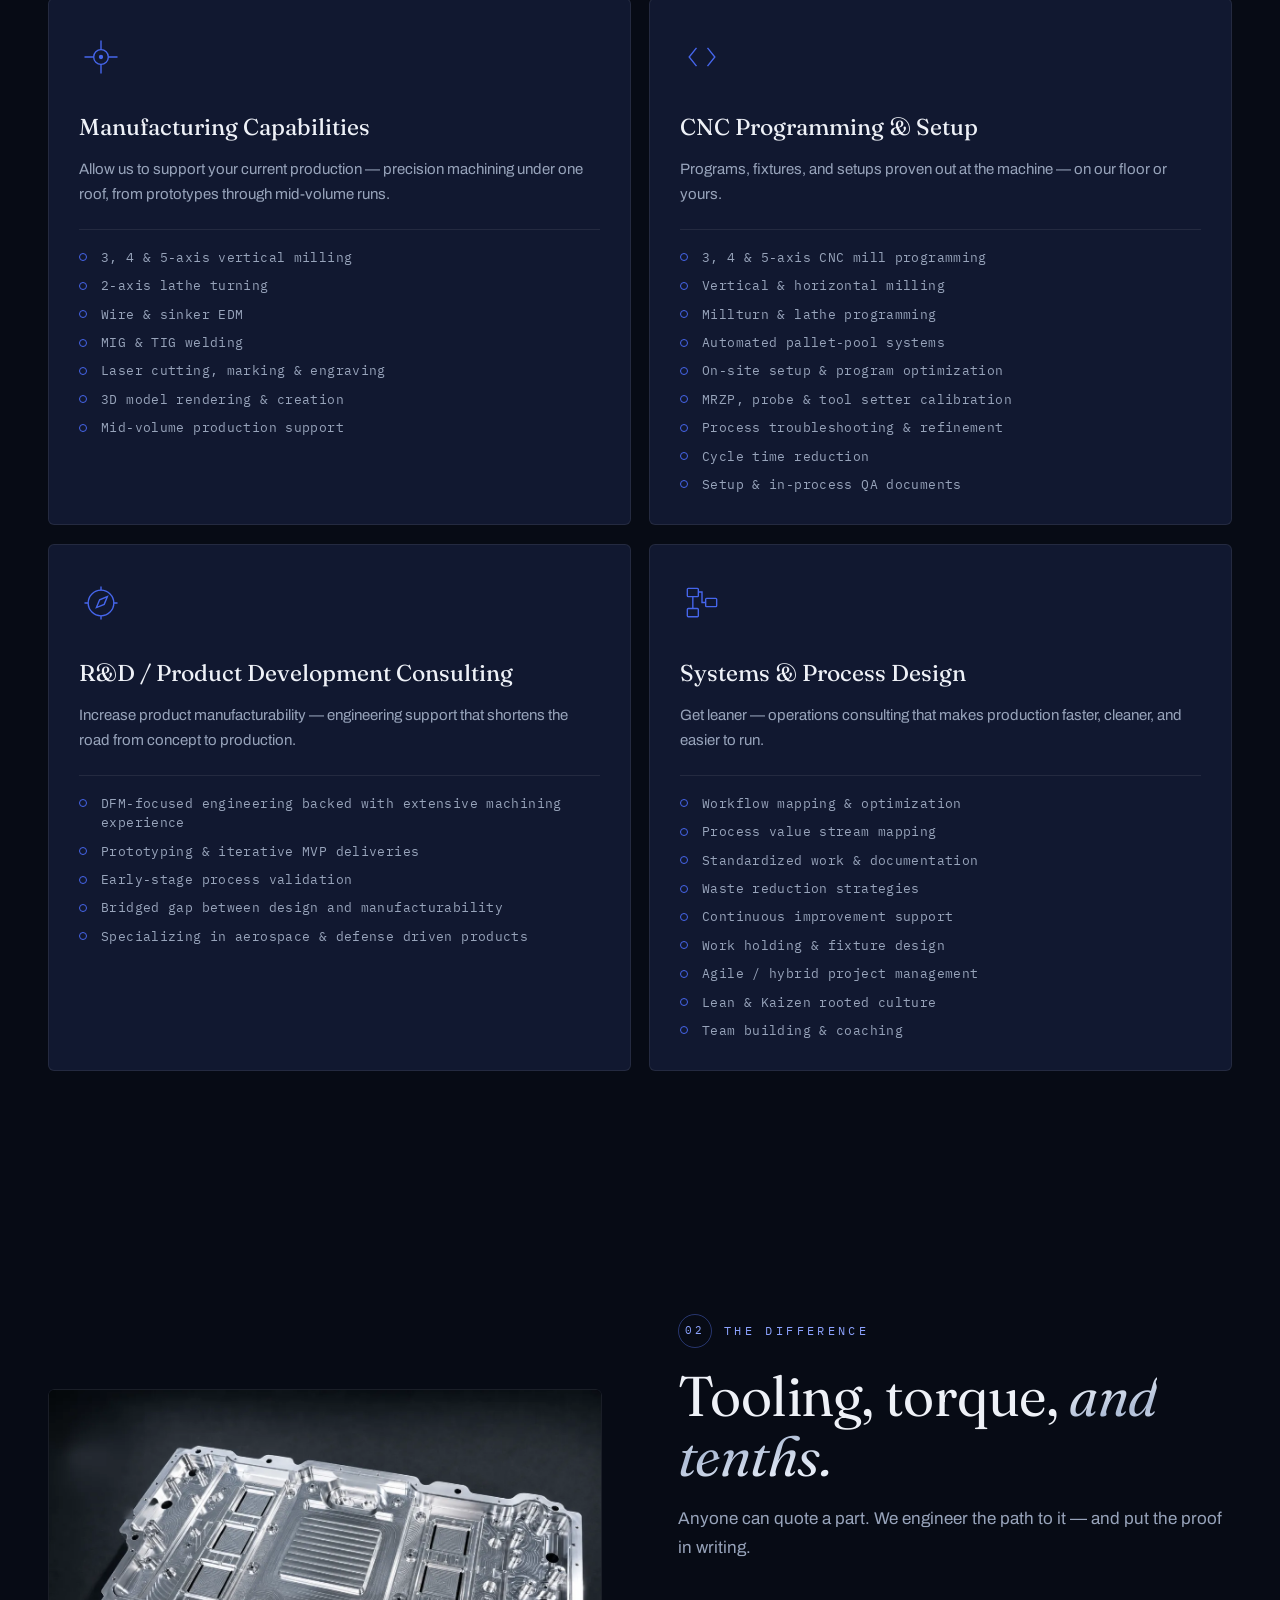
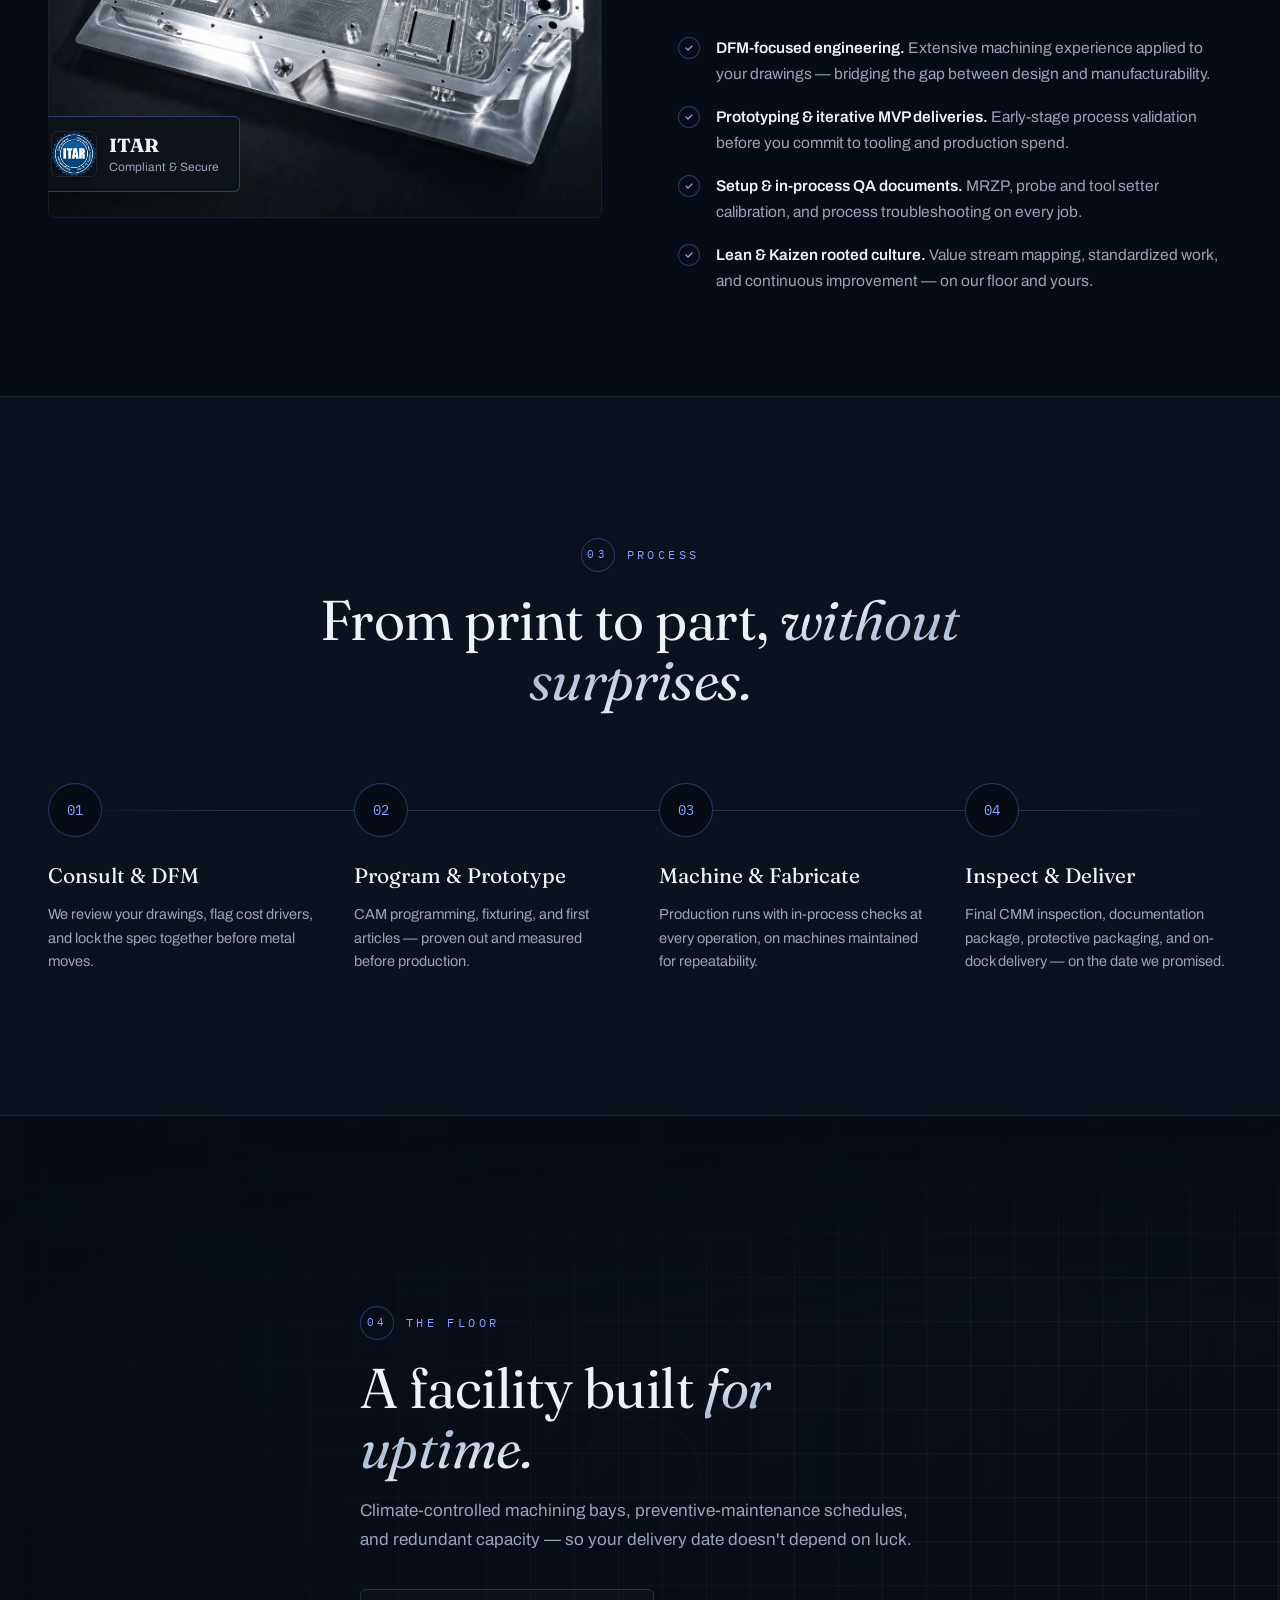
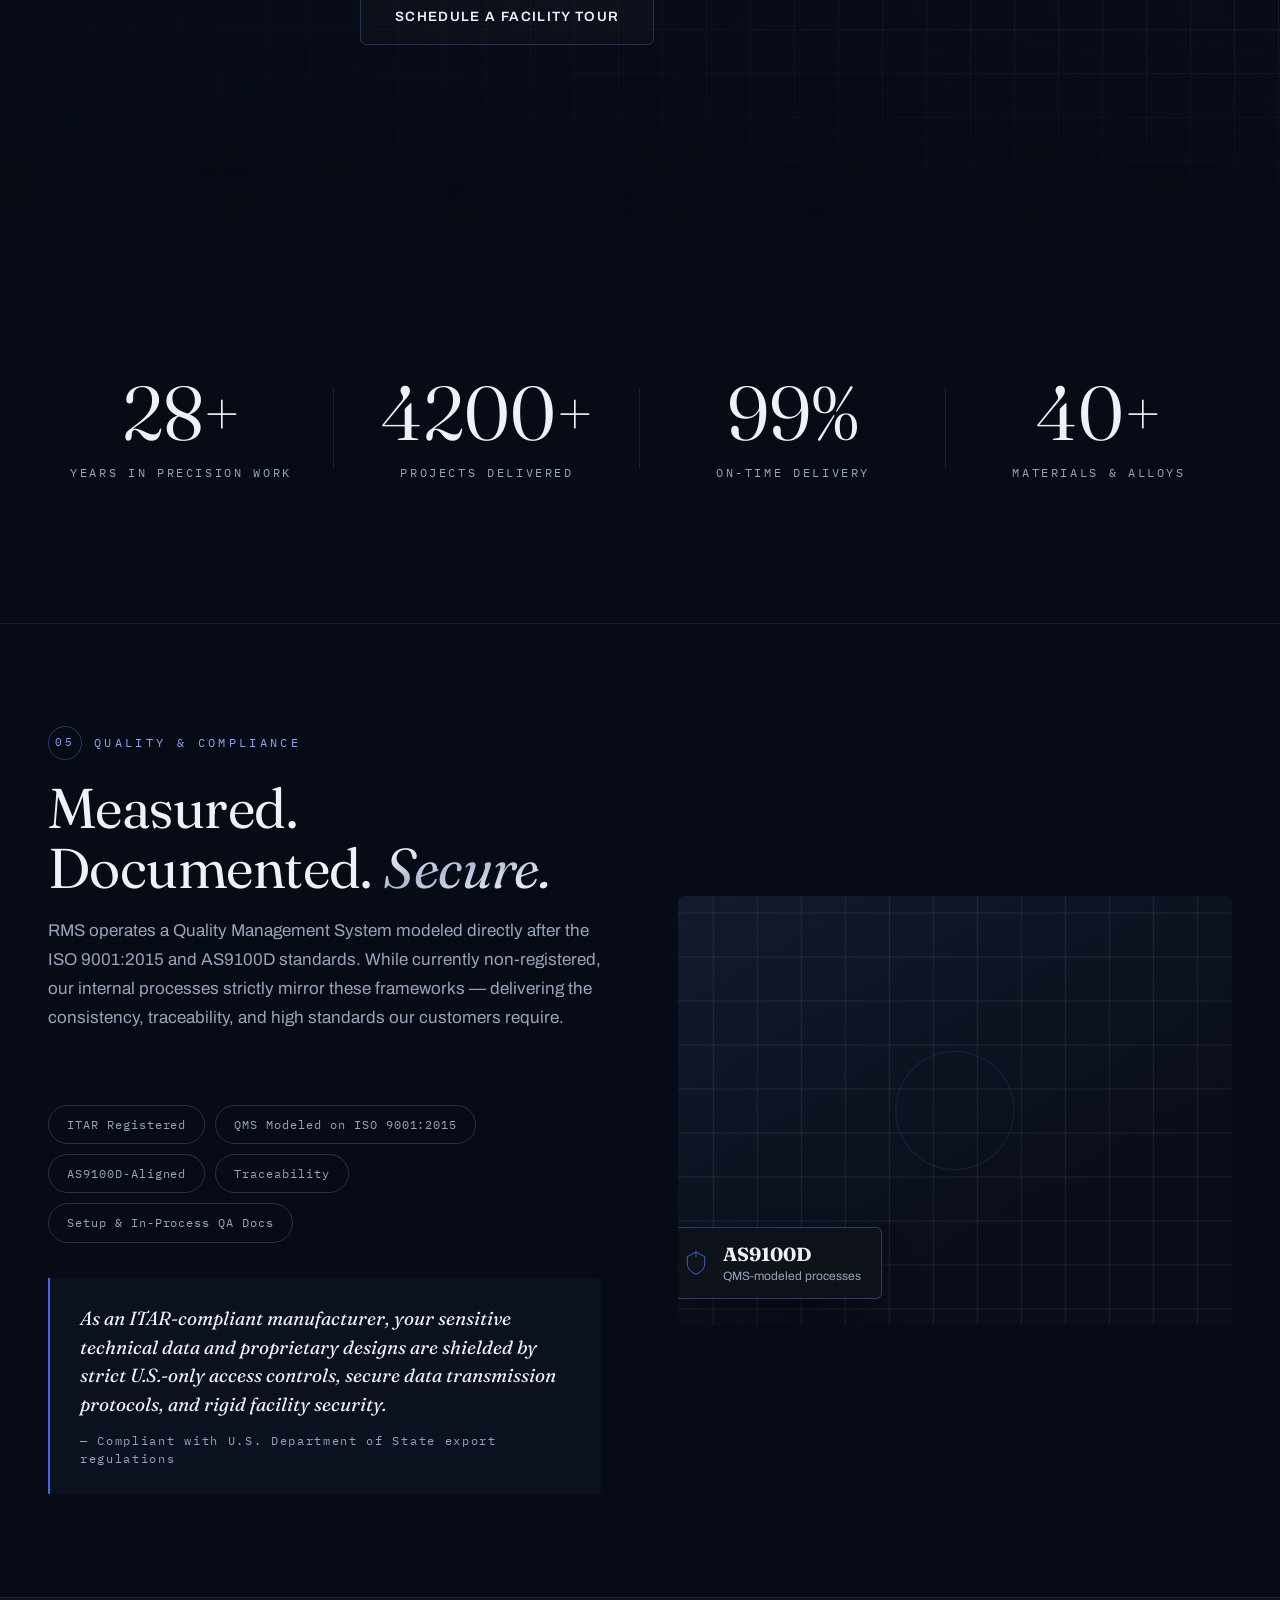
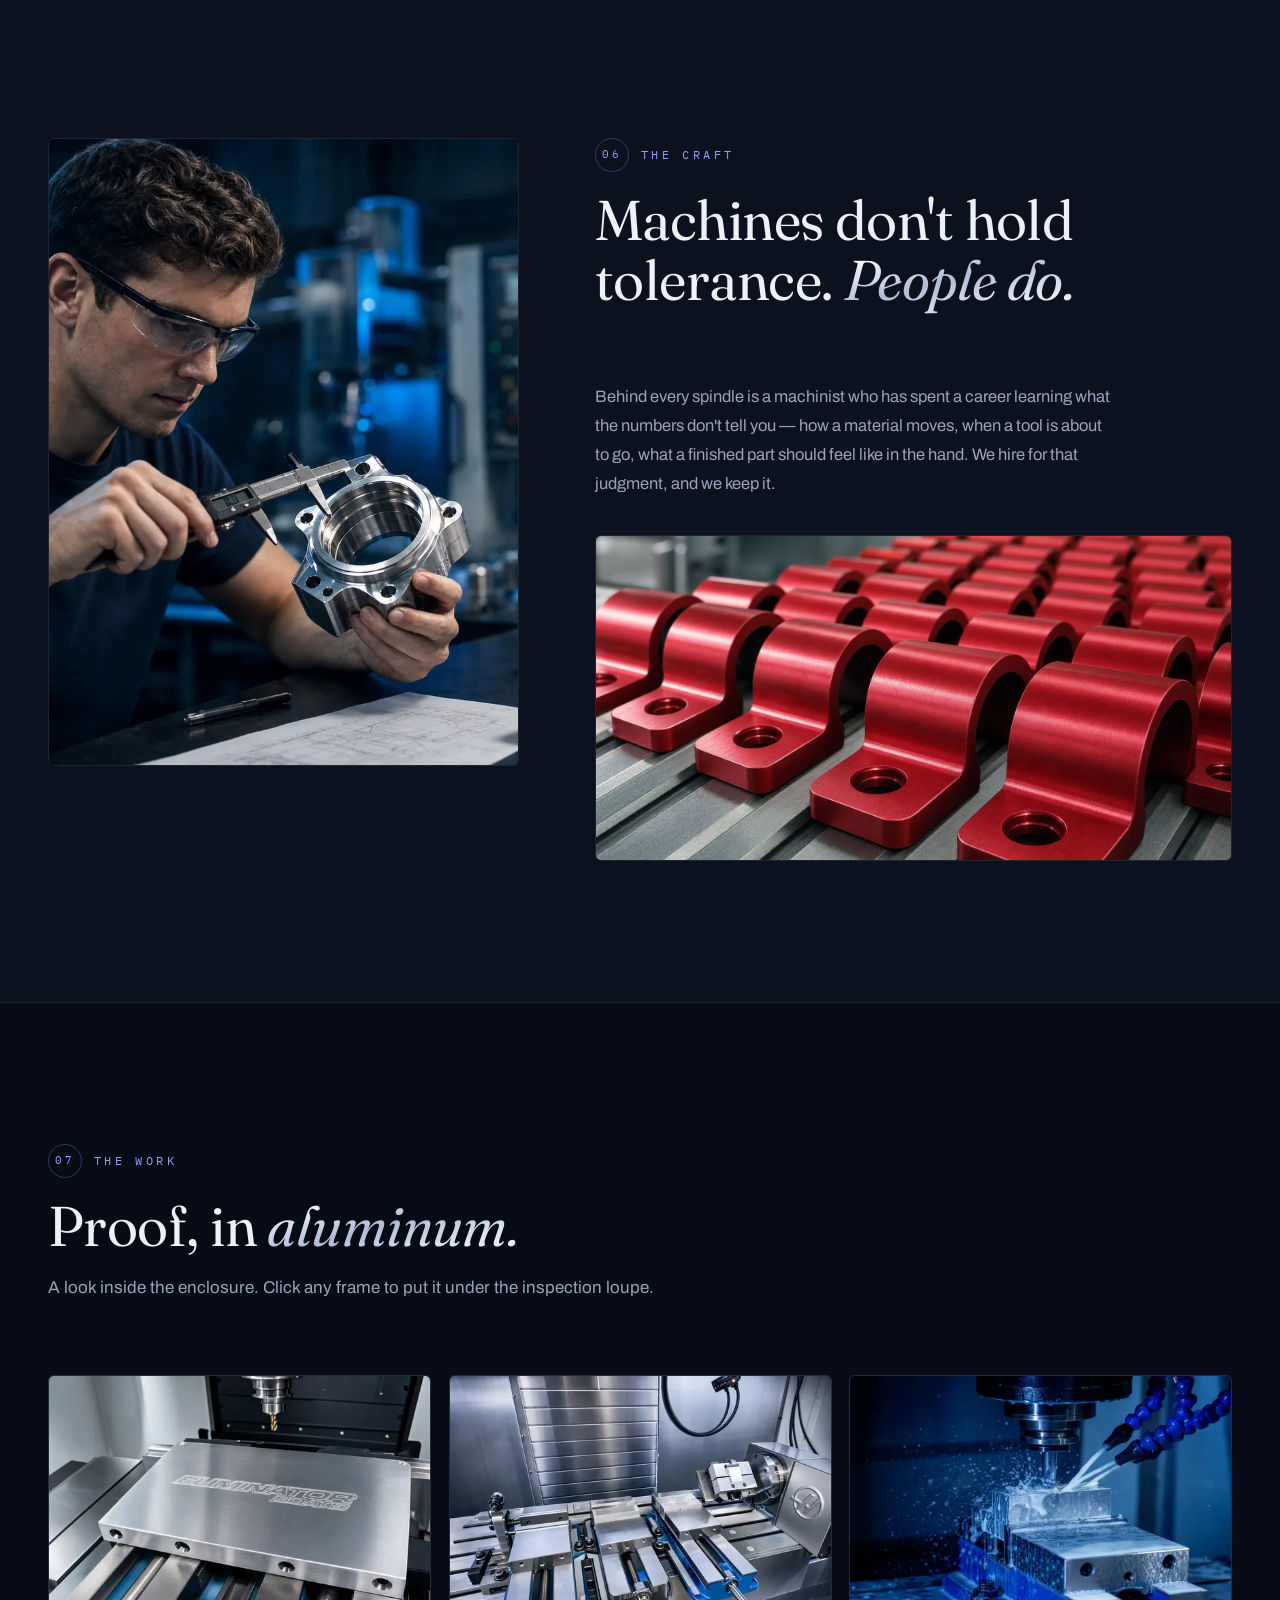
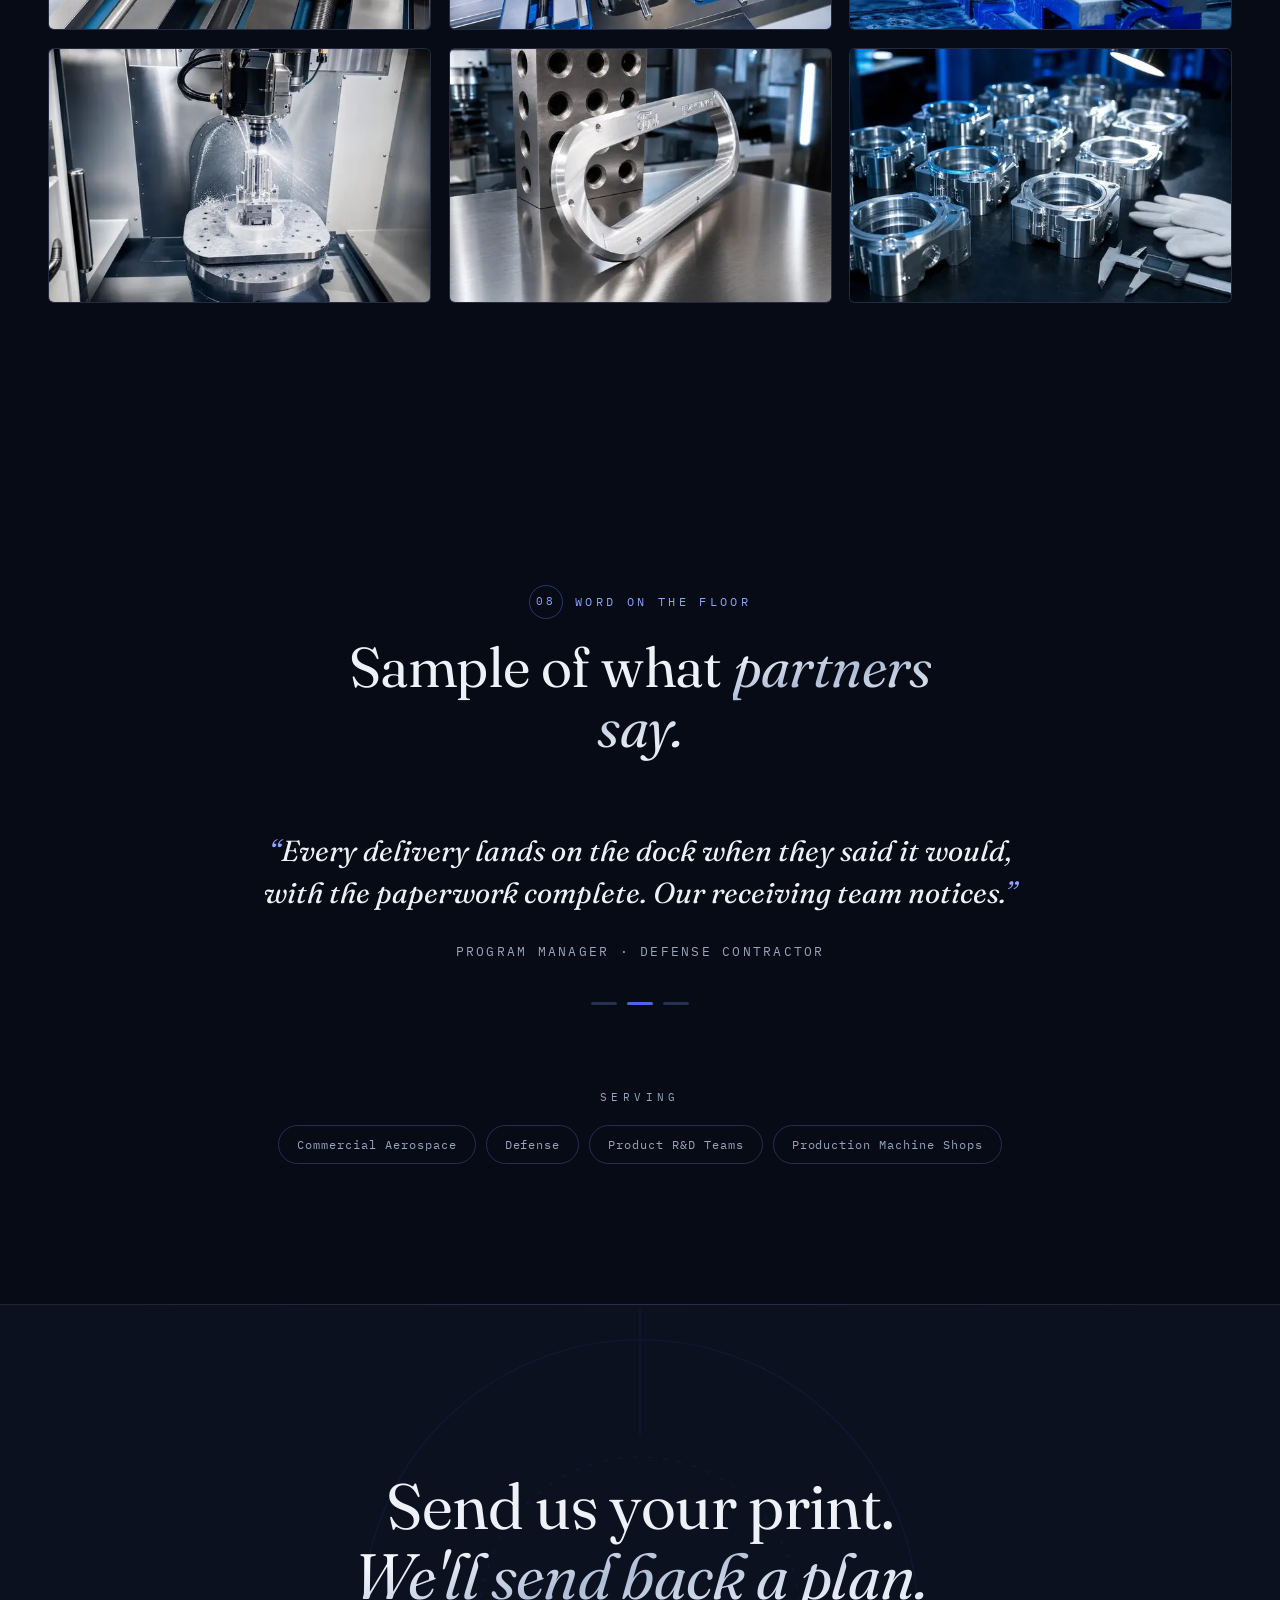
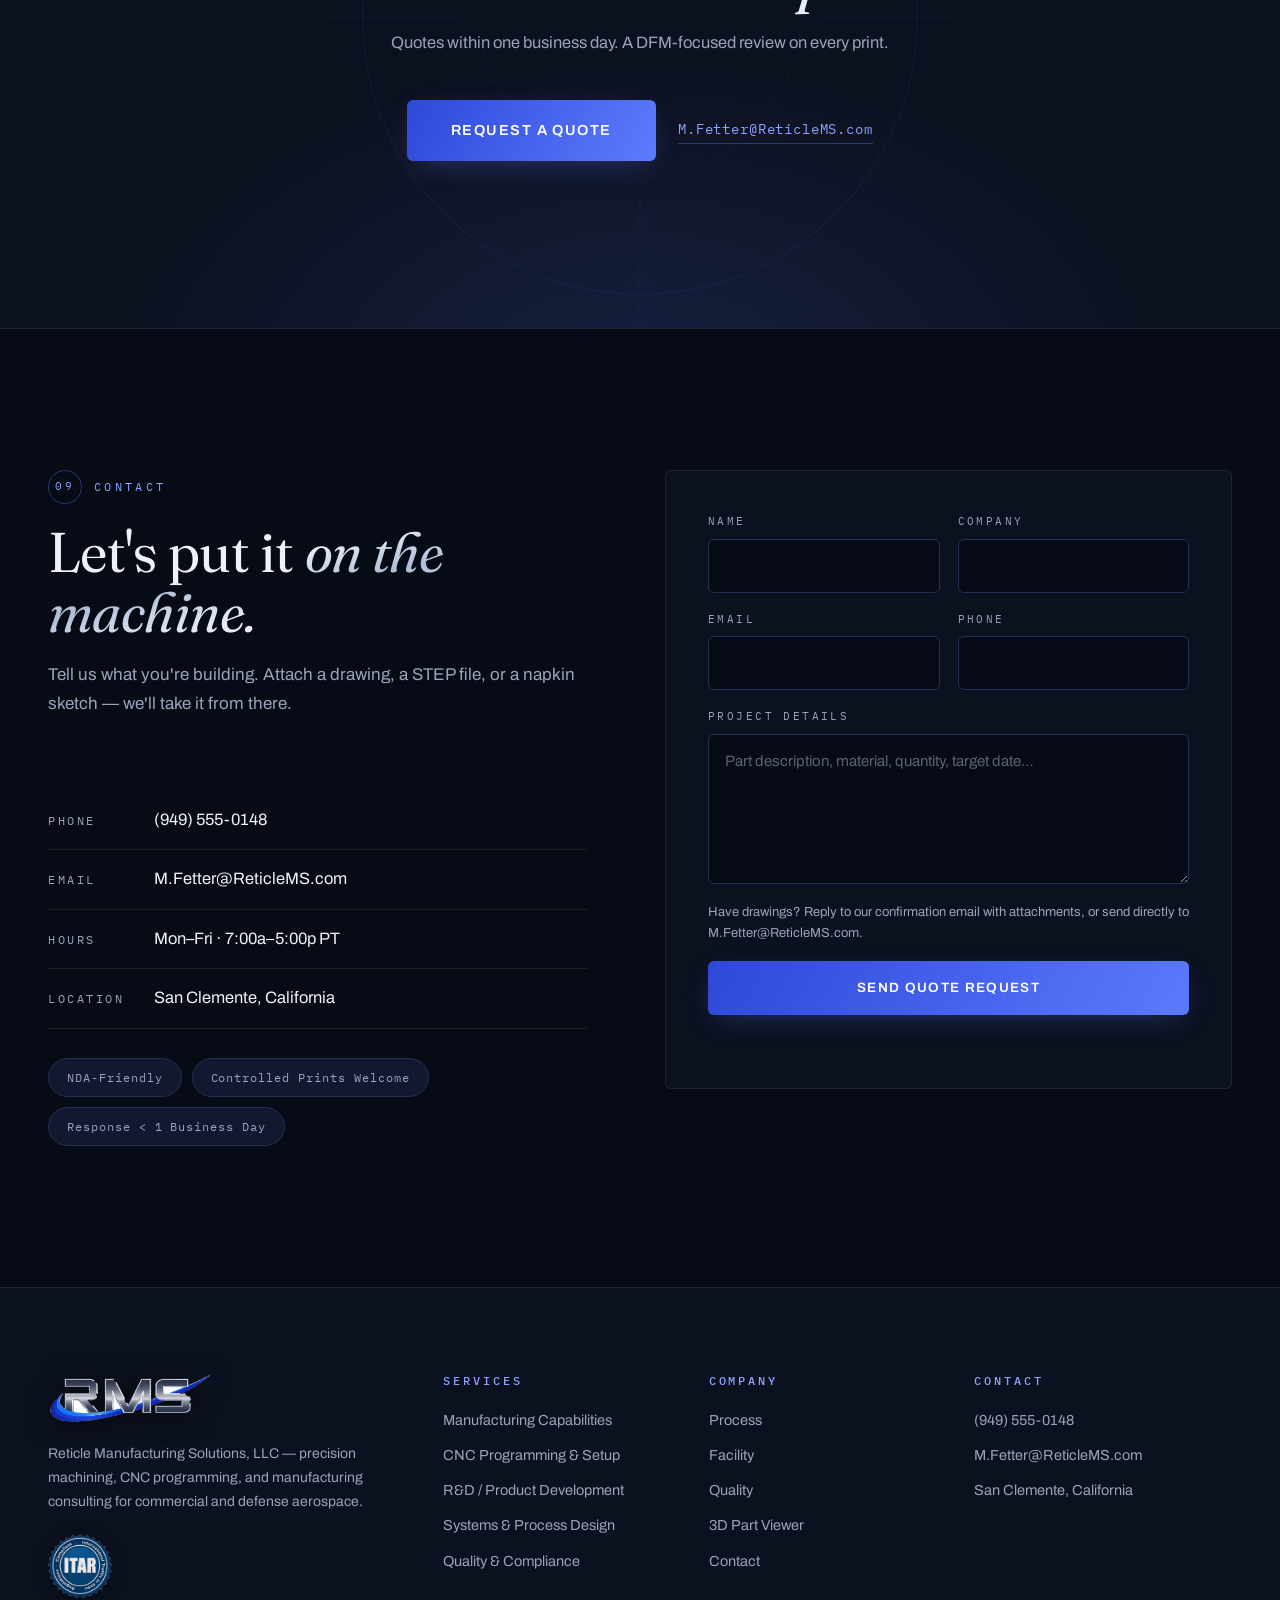
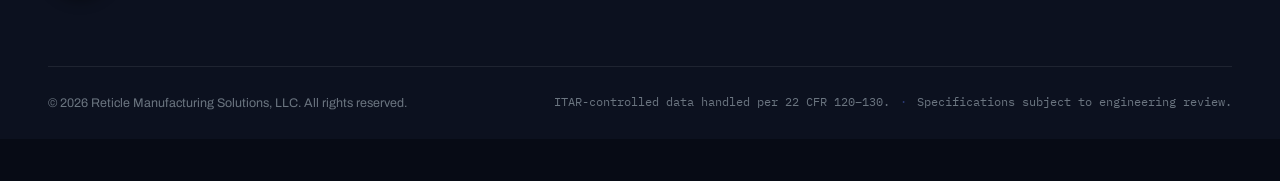
==== commit 949706be: "Hero: company name headline with Accuracy Through Engineering tagline" ====
--- a/index.html
+++ b/index.html
@@ -4,11 +4,11 @@
   <meta charset="UTF-8">
   <meta name="viewport" content="width=device-width, initial-scale=1.0">
   <title>Reticle Manufacturing Solutions — Precision CNC Machining &amp; Manufacturing Consulting</title>
-  <meta name="description" content="Reticle Manufacturing Solutions, LLC (RMS) — ITAR-registered precision CNC machining, programming &amp; setup, R&D/product development consulting, and lean process design for commercial and defense aerospace.">
+  <meta name="description" content="Reticle Manufacturing Solutions, LLC (RMS) — ITAR-compliant precision CNC machining, programming &amp; setup, R&D/product development consulting, and lean process design for commercial and defense aerospace.">
 
   <!-- Open Graph -->
   <meta property="og:title" content="Reticle Manufacturing Solutions — Precision CNC Machining &amp; Manufacturing Consulting">
-  <meta property="og:description" content="ITAR-registered precision machining, CNC programming &amp; setup, and manufacturing consulting for commercial and defense aerospace. Machined to the thousandth. Trusted to deliver.">
+  <meta property="og:description" content="ITAR-compliant precision machining, CNC programming &amp; setup, and manufacturing consulting for commercial and defense aerospace. Accuracy Through Engineering.">
   <meta property="og:type" content="website">
   <meta property="og:url" content="https://reticlems.com">
   <meta property="og:image" content="https://krayawn-mcp.delicate-star-fc13.workers.dev/media/img_1c9d2b43f2004f75a362">
@@ -120,13 +120,14 @@
       <div class="hero__content container">
         <p class="hero__eyebrow" data-reveal>
           <span class="tick" aria-hidden="true"></span>
-          Reticle Manufacturing Solutions, LLC · Commercial &amp; Defense Aerospace
+          Precision CNC Machining · Commercial &amp; Defense Aerospace
         </p>
         <h1 class="hero__title">
-          <span class="line-mask"><span class="line">Machined to the</span></span>
-          <span class="line-mask"><span class="line"><em>thousandth.</em></span></span>
-          <span class="line-mask"><span class="line">Trusted to <em>deliver.</em></span></span>
+          <span class="line-mask"><span class="line">Reticle</span></span>
+          <span class="line-mask"><span class="line">Manufacturing</span></span>
+          <span class="line-mask"><span class="line"><em>Solutions.</em></span></span>
         </h1>
+        <p class="hero__tagline" data-reveal>Accuracy Through Engineering</p>
         <p class="hero__sub" data-reveal>
           Born in the industries, RMS operates within the stringent, unforgiving
           requirements of commercial and defense aerospace — precision CNC
@@ -408,7 +409,7 @@
             <span class="chip">Setup &amp; In-Process QA Docs</span>
           </div>
           <blockquote class="pullquote" data-reveal>
-            As an ITAR-registered manufacturer, your sensitive technical data
+            As an ITAR-compliant manufacturer, your sensitive technical data
             and proprietary designs are shielded by strict U.S.-only access
             controls, secure data transmission protocols, and rigid facility
             security.
--- a/css/style.css
+++ b/css/style.css
@@ -252,10 +252,21 @@
 .is-loaded .line-mask:nth-child(3) .line { animation-delay: 0.34s; }
 @keyframes line-up { to { transform: translateY(0); } }
 
+.hero__tagline {
+  margin-top: 26px;
+  font-family: var(--font-display); font-style: italic;
+  font-size: clamp(20px, 2.6vw, 30px); letter-spacing: 0.01em;
+  color: #dce4f2;
+  background: var(--chrome);
+  -webkit-background-clip: text;
+  background-clip: text;
+  -webkit-text-fill-color: transparent;
+}
 .hero__sub {
   max-width: 54ch; margin-top: 30px;
   font-size: clamp(16px, 1.6vw, 18.5px); line-height: 1.7; color: var(--fog);
 }
+.hero__tagline + .hero__sub { margin-top: 18px; }
 .hero__actions { display: flex; flex-wrap: wrap; gap: 16px; margin-top: 40px; }
 
 .hero__specs {
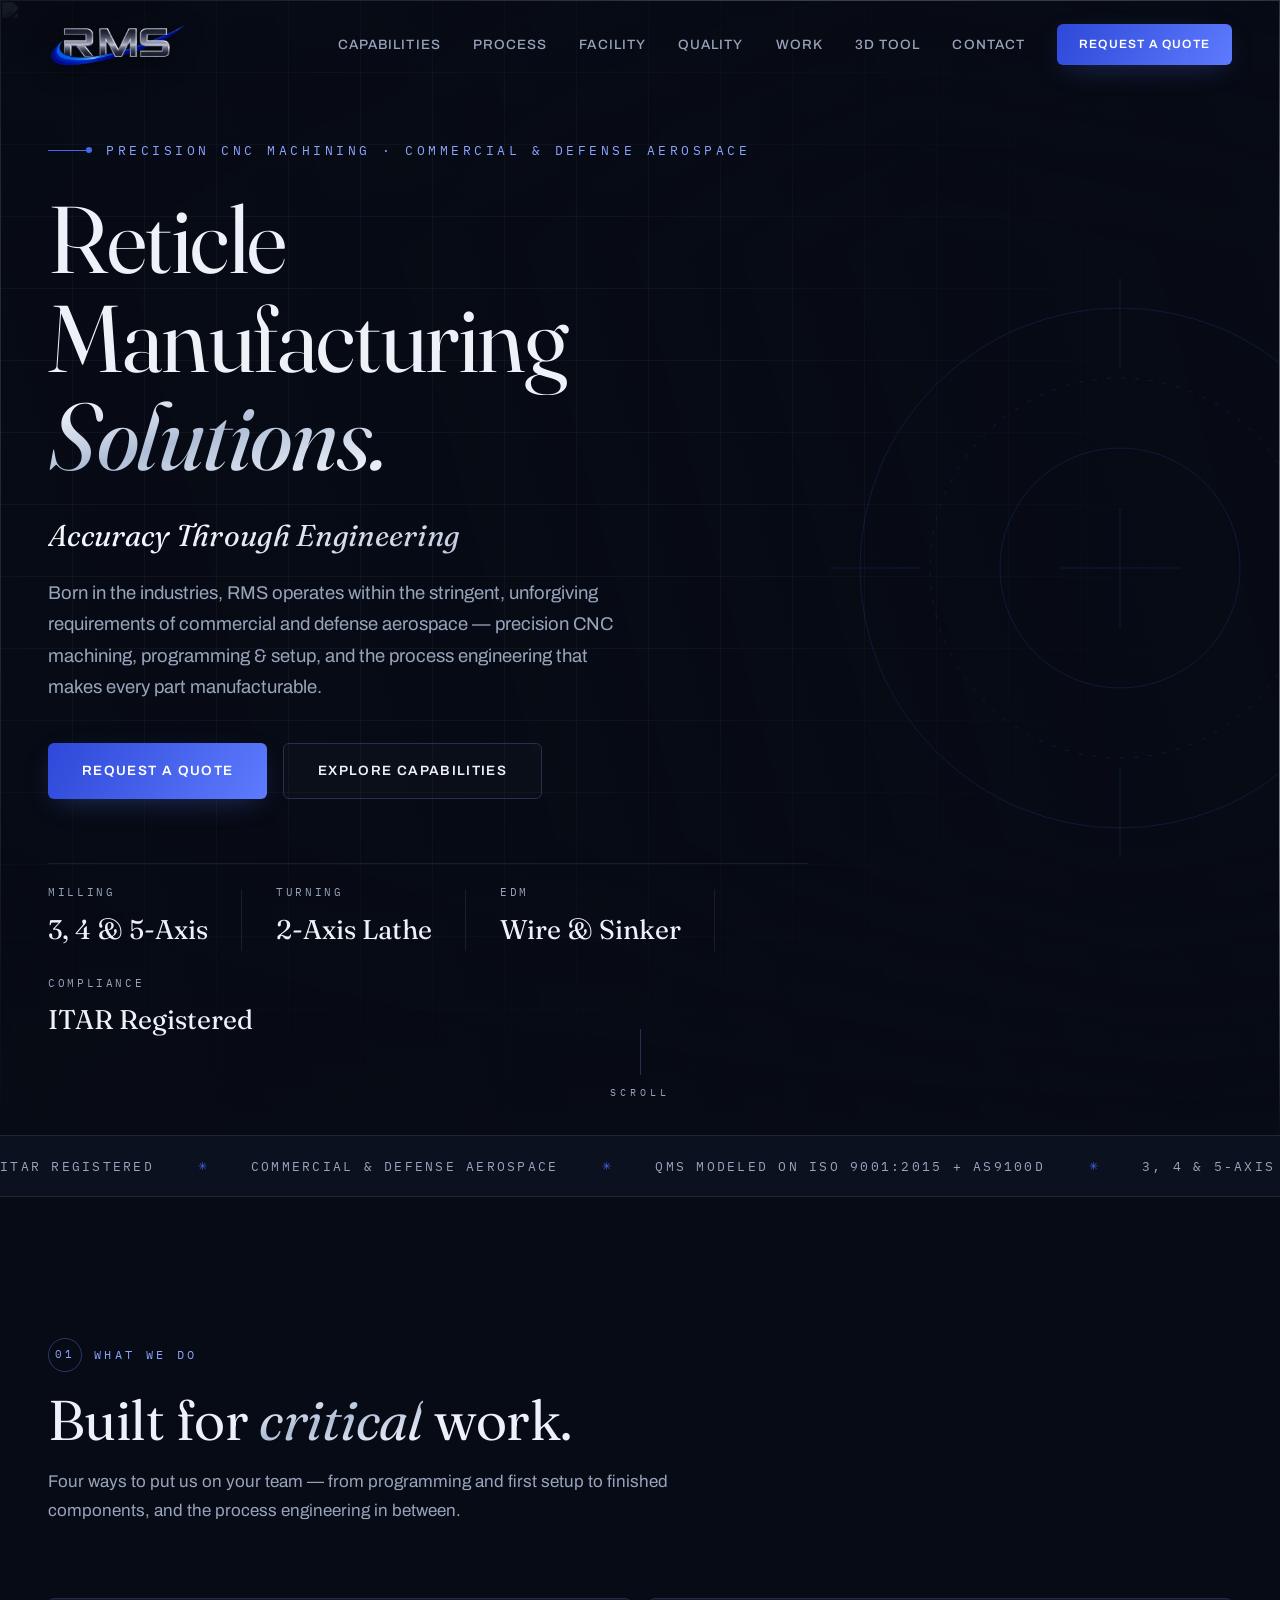
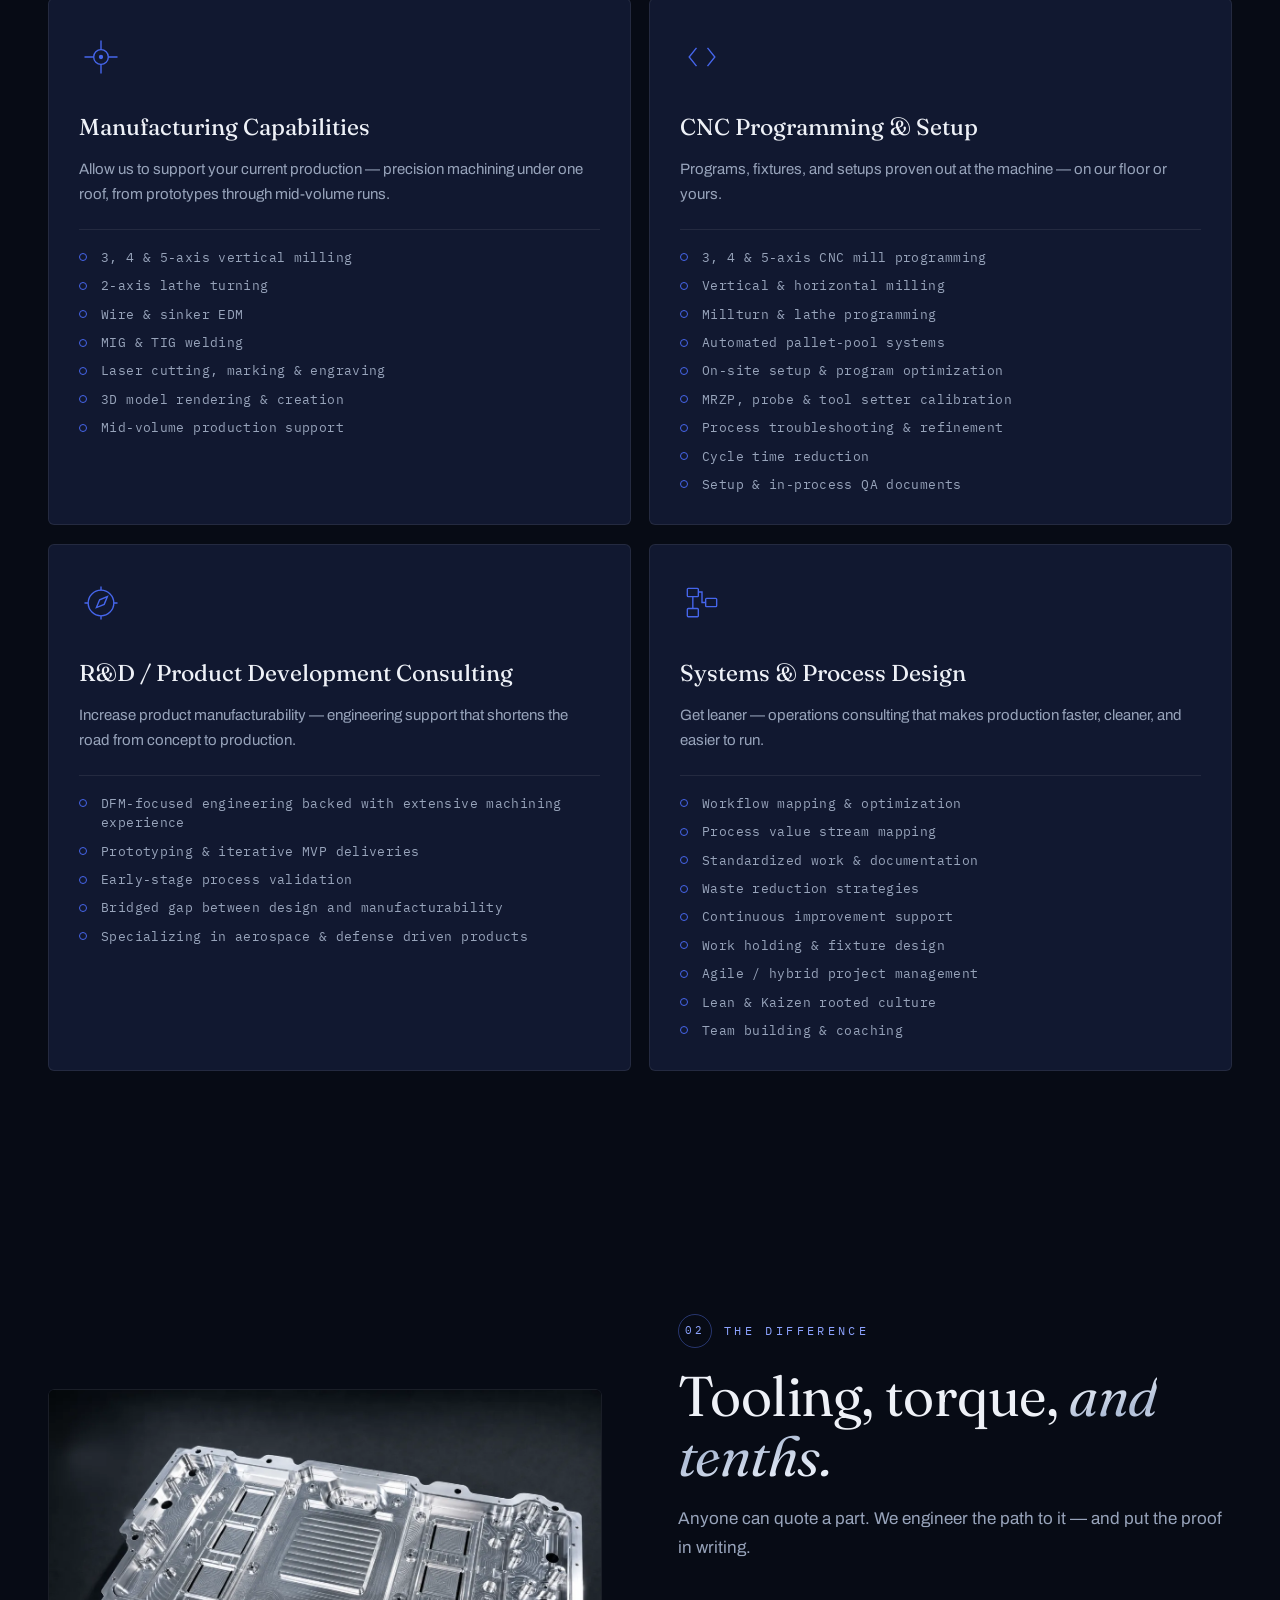
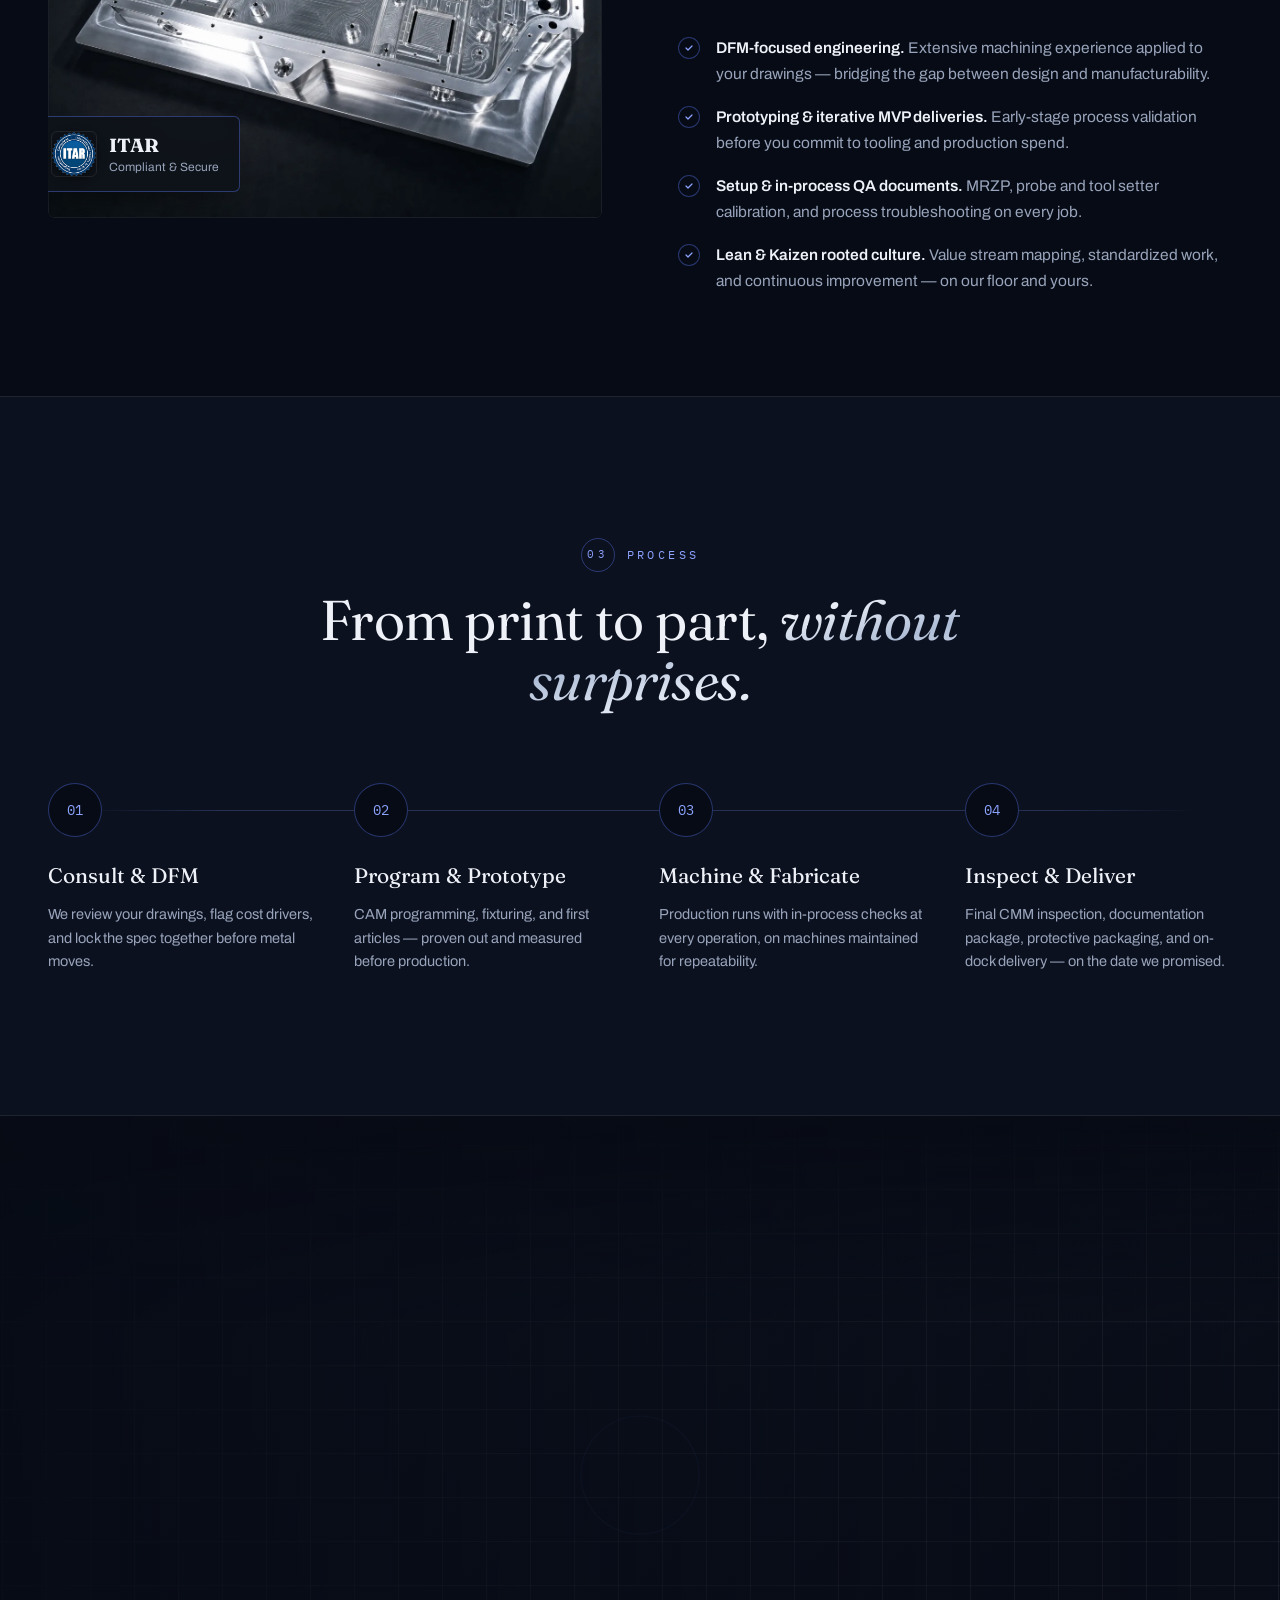
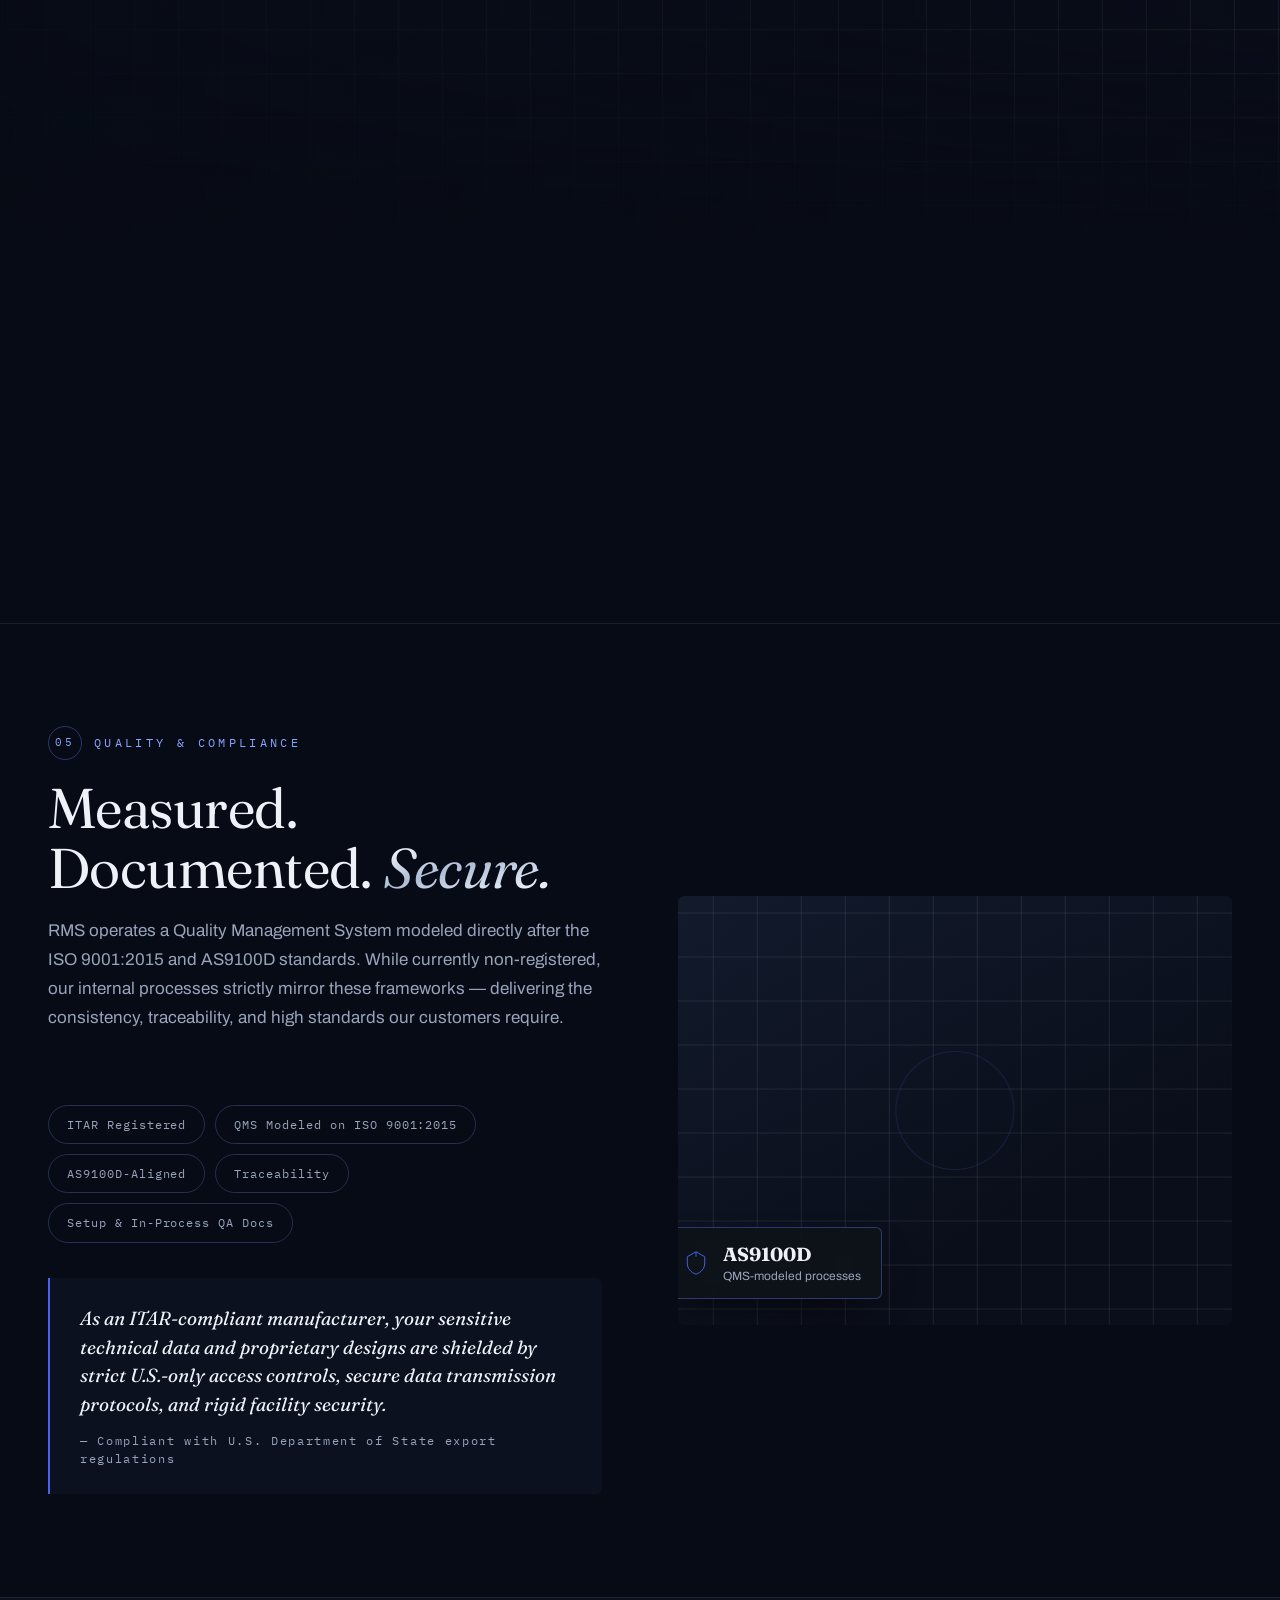
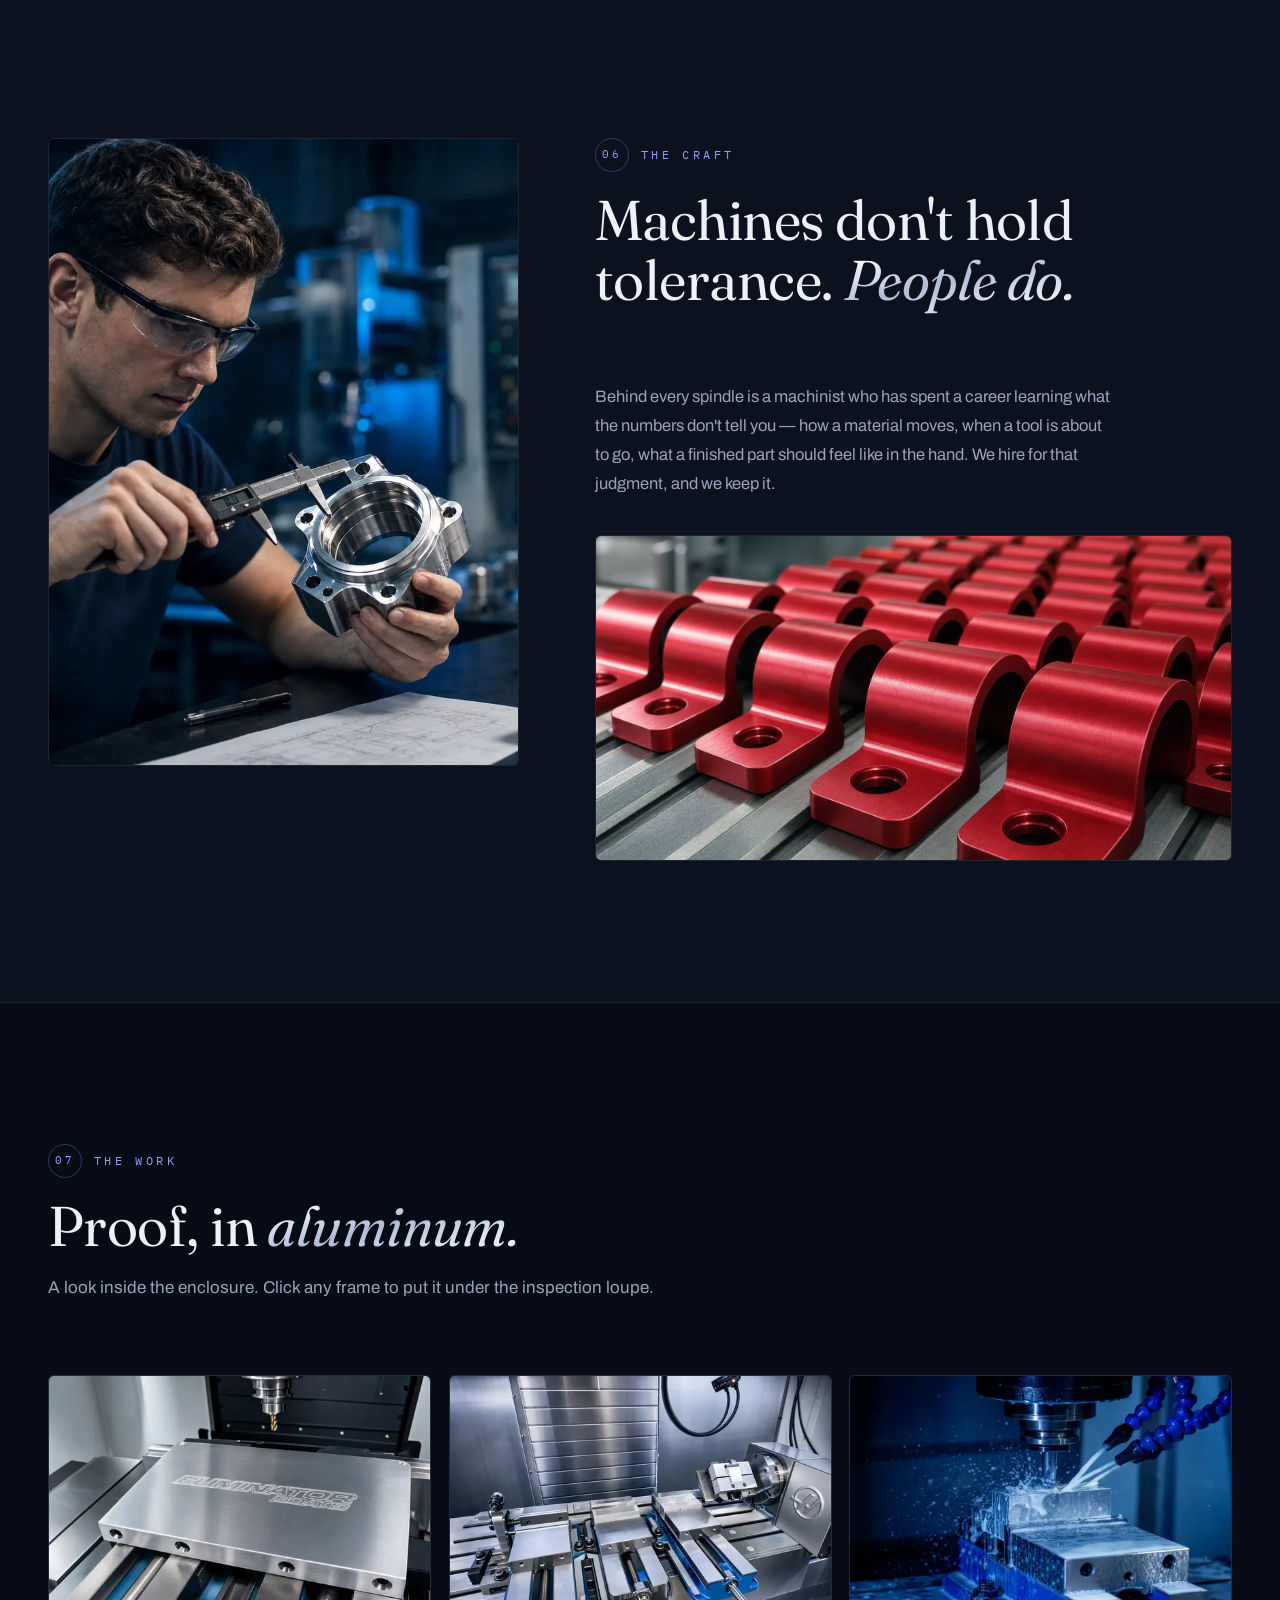
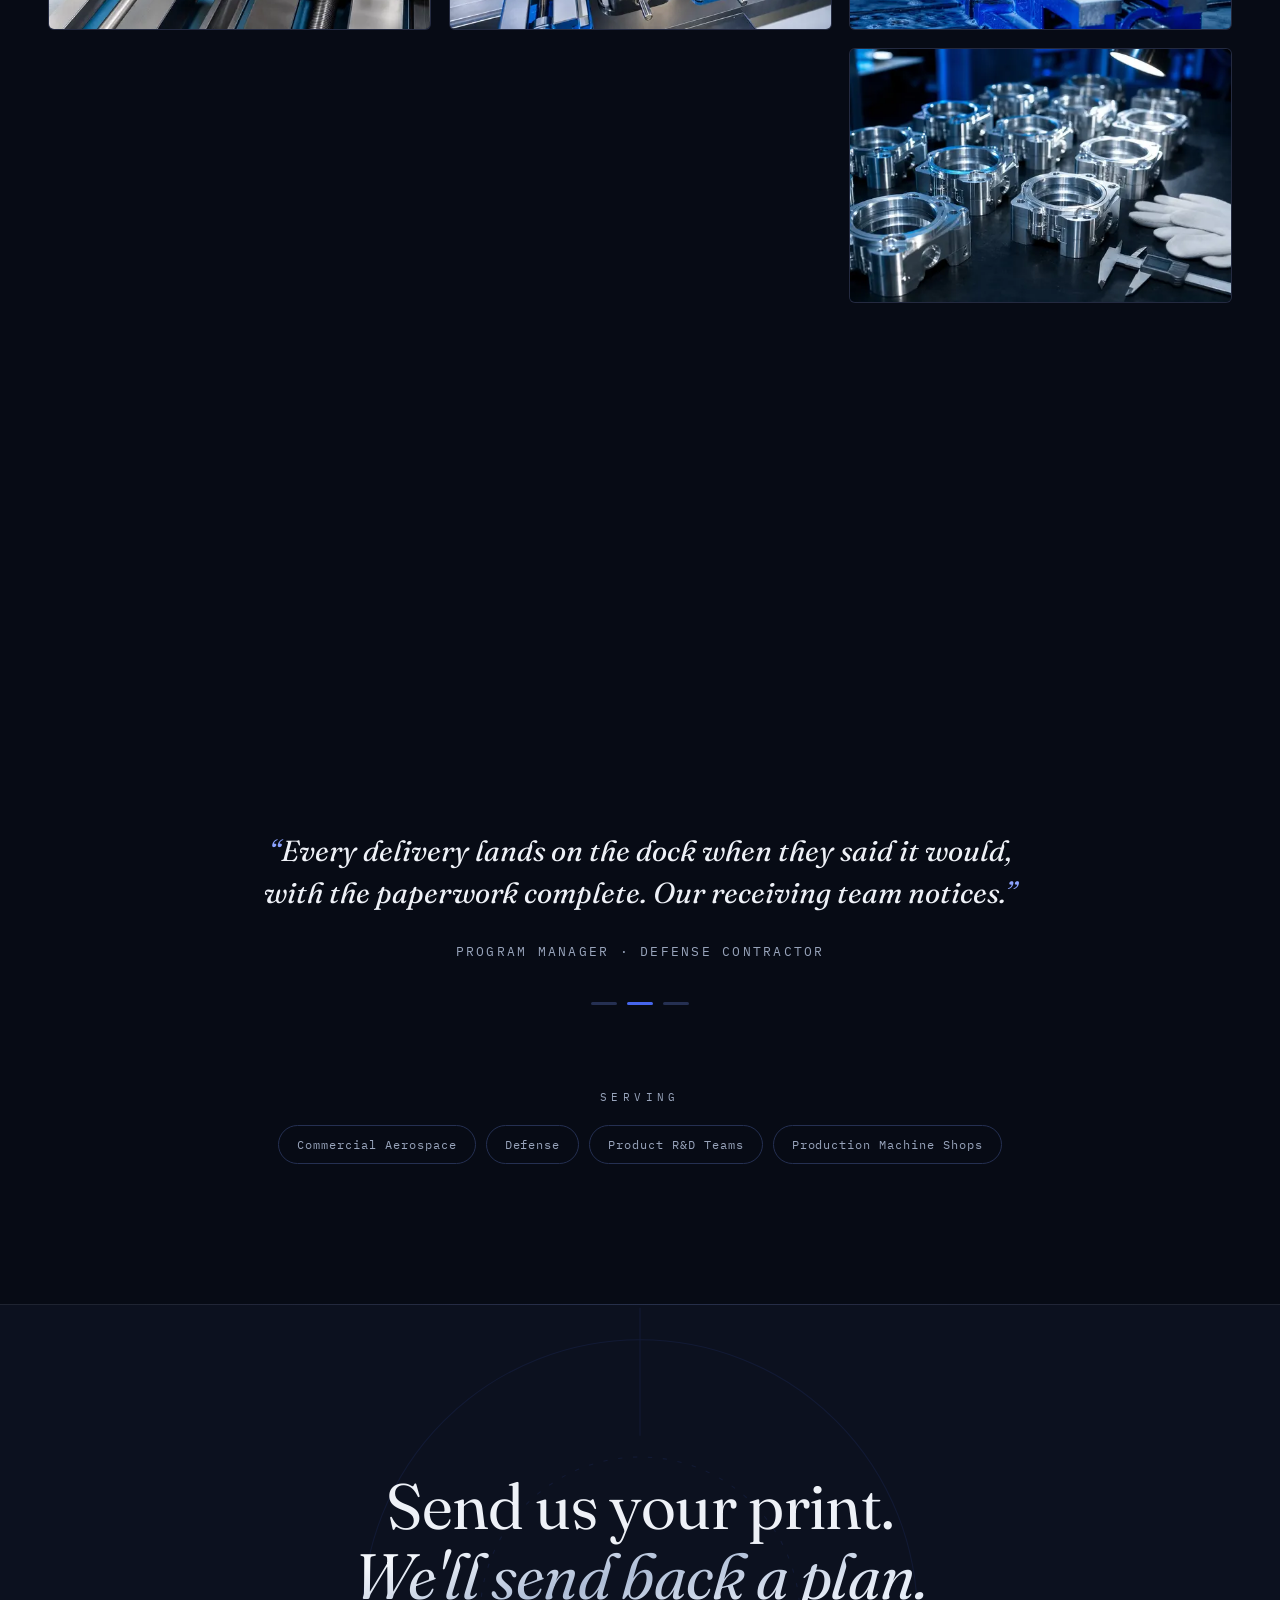
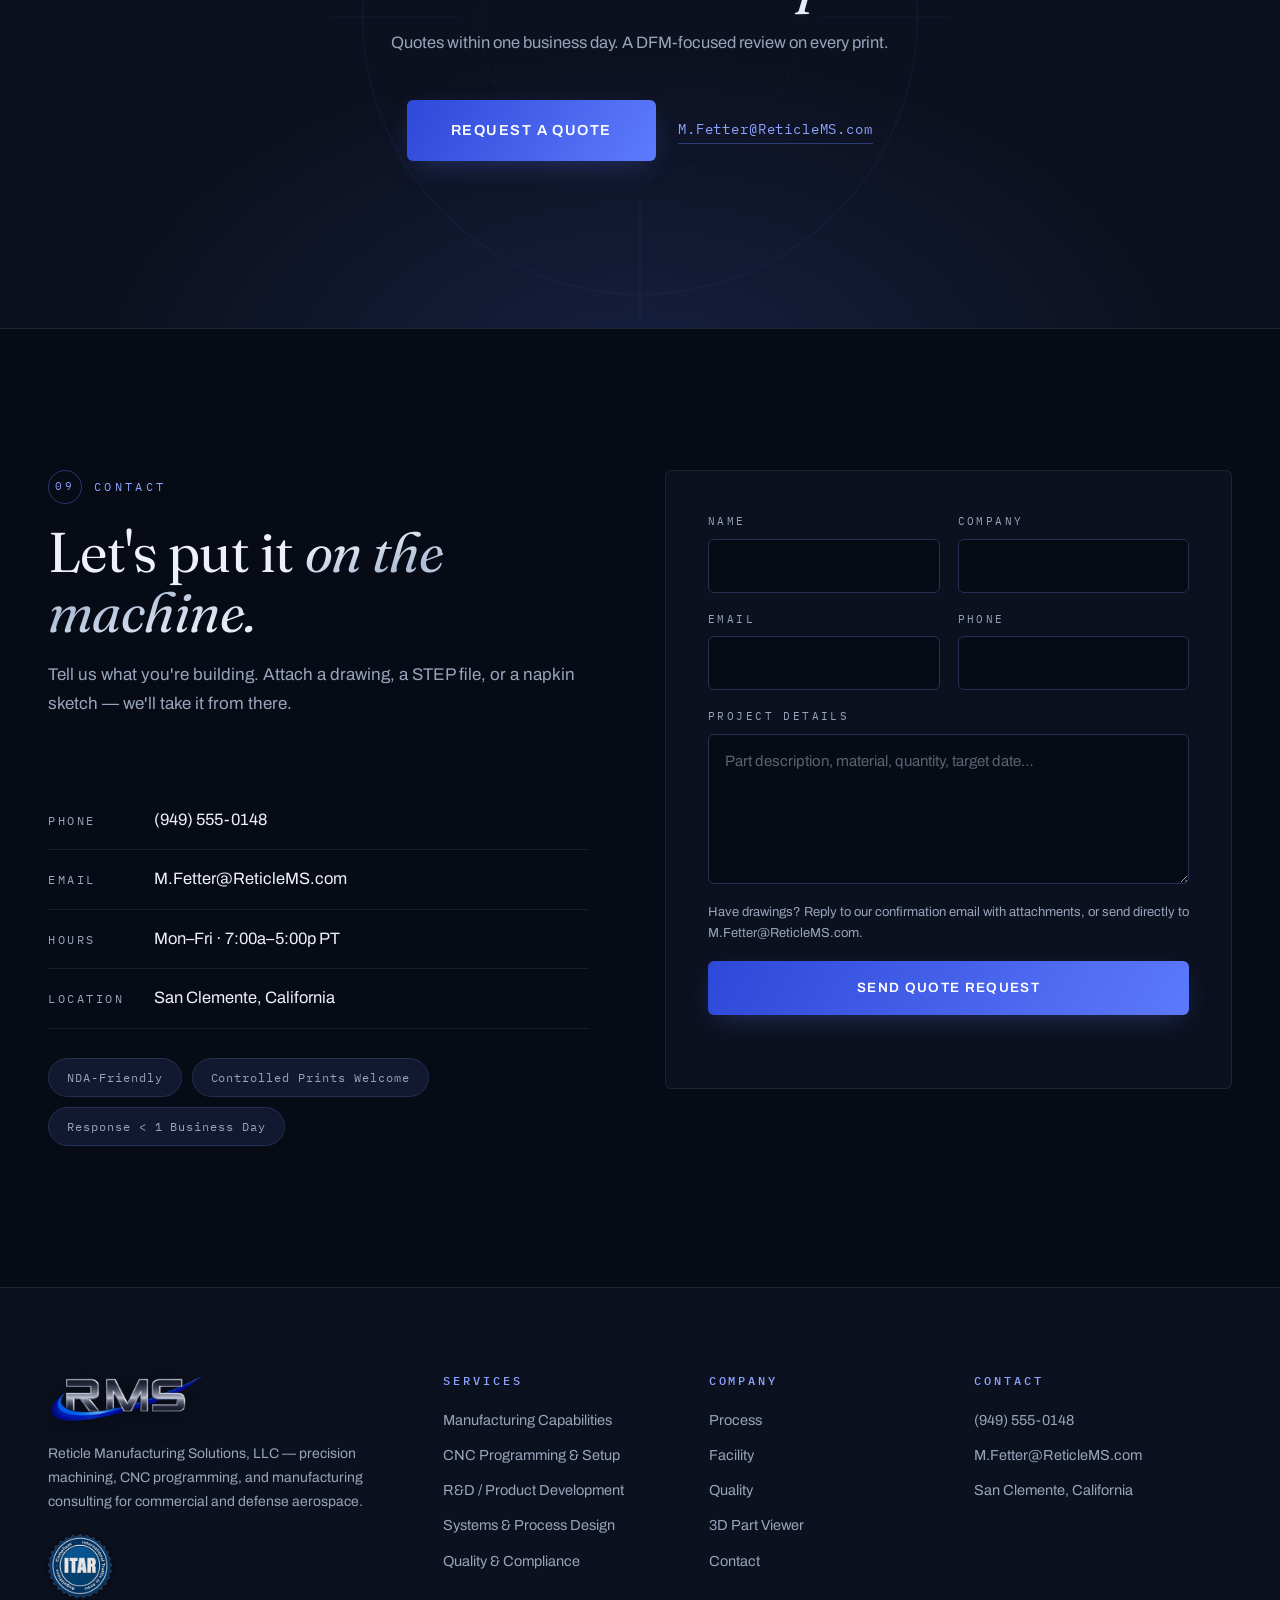
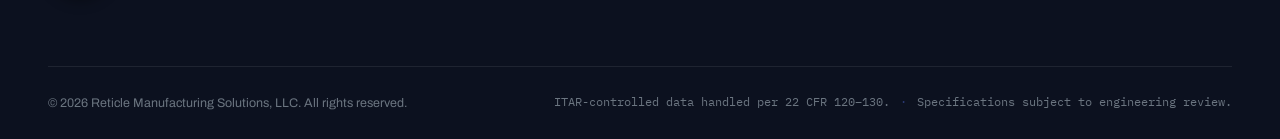
==== commit 337cfbcd: "Swap in cleaner transparent RMS logo across all placements" ====
--- a/index.html
+++ b/index.html
@@ -53,7 +53,7 @@
       <circle class="pr-dot" cx="60" cy="60" r="4" />
     </svg>
     <img class="preloader__logo" src="assets/img/rms-logo.png"
-         alt="" width="603" height="190">
+         alt="" width="426" height="140">
   </div>
 
   <!-- Scroll progress hairline -->
@@ -72,7 +72,7 @@
     <div class="nav__inner">
       <a href="#top" class="nav__brand" aria-label="Reticle Manufacturing Solutions home">
         <img class="nav__logo" src="assets/img/rms-logo.png"
-             alt="RMS — Reticle Manufacturing Solutions" width="603" height="190">
+             alt="RMS — Reticle Manufacturing Solutions" width="426" height="140">
       </a>
 
       <nav class="nav__links" id="navLinks" aria-label="Primary">
@@ -661,7 +661,7 @@
       <div class="footer__brand">
         <a href="#top" class="nav__brand" aria-label="Back to top">
           <img class="footer__logo" src="assets/img/rms-logo.png"
-               alt="RMS — Reticle Manufacturing Solutions" width="603" height="190">
+               alt="RMS — Reticle Manufacturing Solutions" width="426" height="140">
         </a>
         <p class="footer__tag">Reticle Manufacturing Solutions, LLC — precision machining, CNC programming, and manufacturing consulting for commercial and defense aerospace.</p>
         <img class="footer__seal" src="assets/img/itar-seal.png"
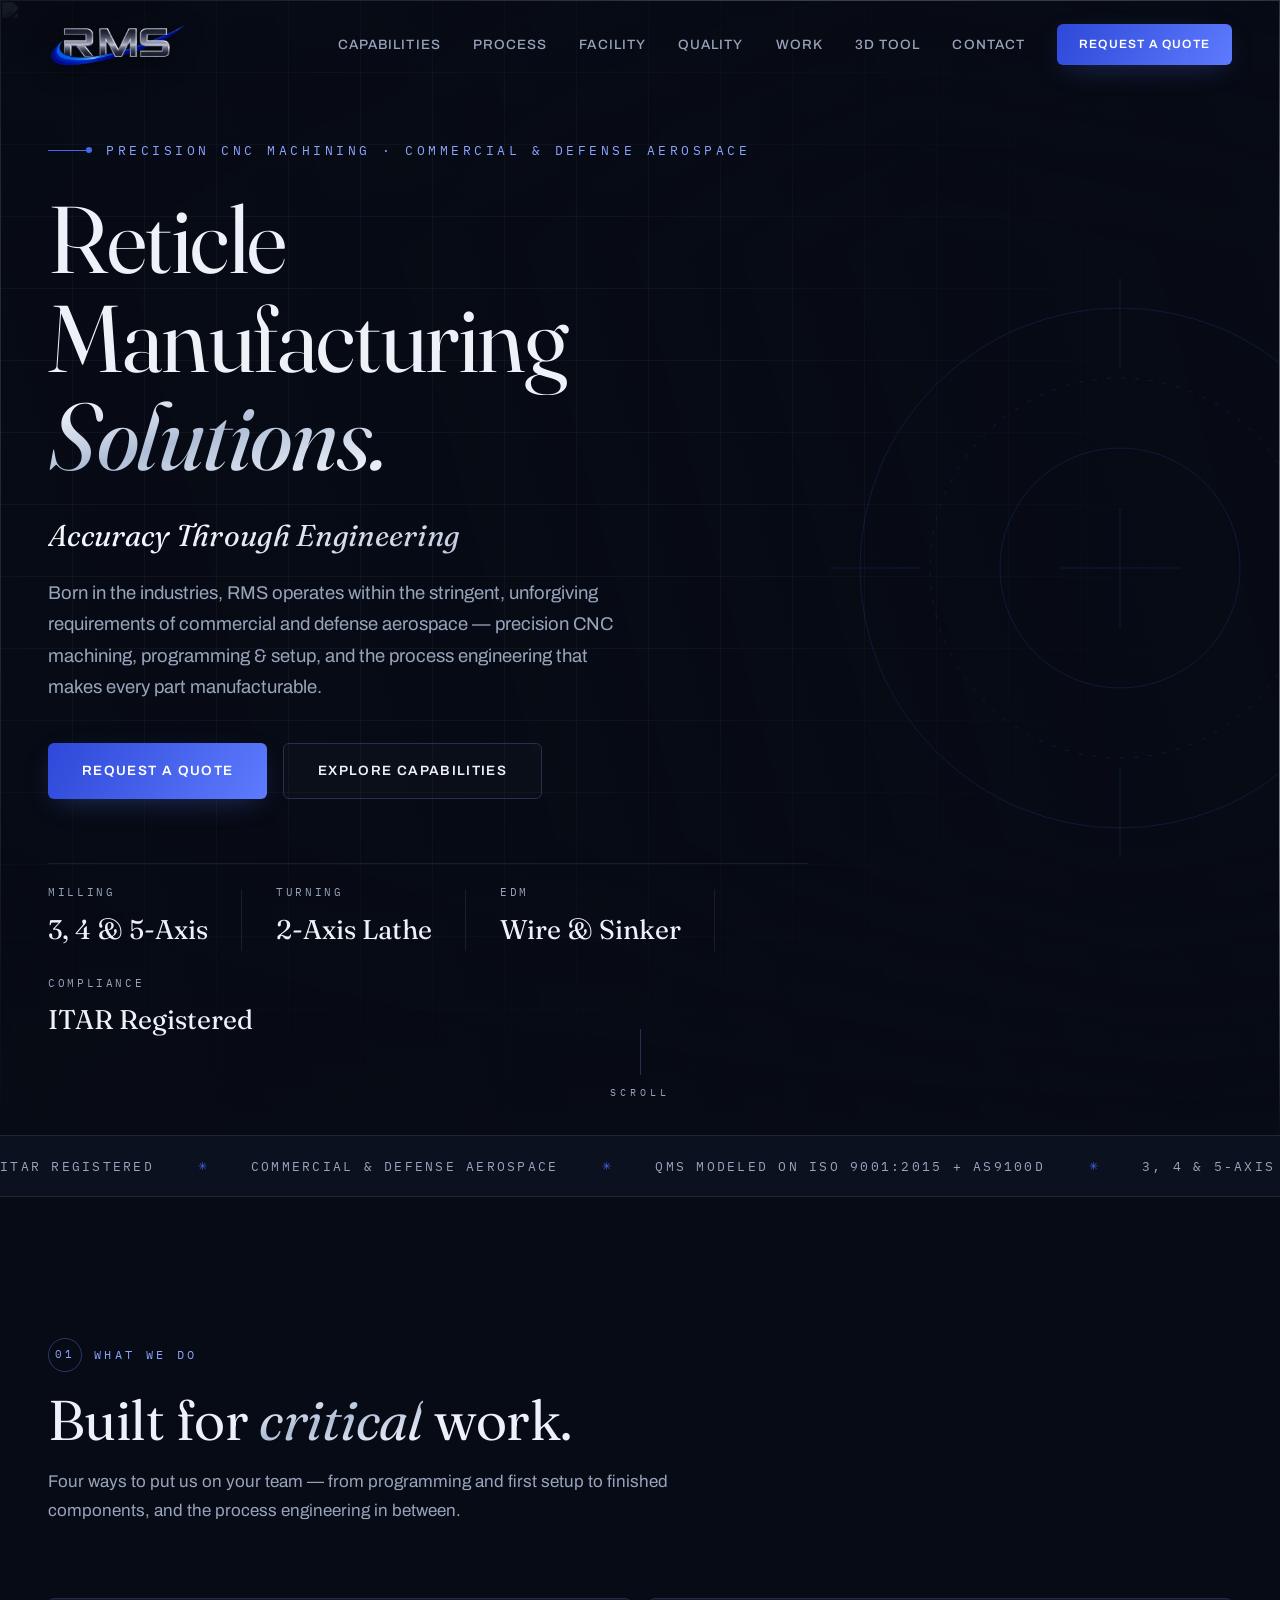
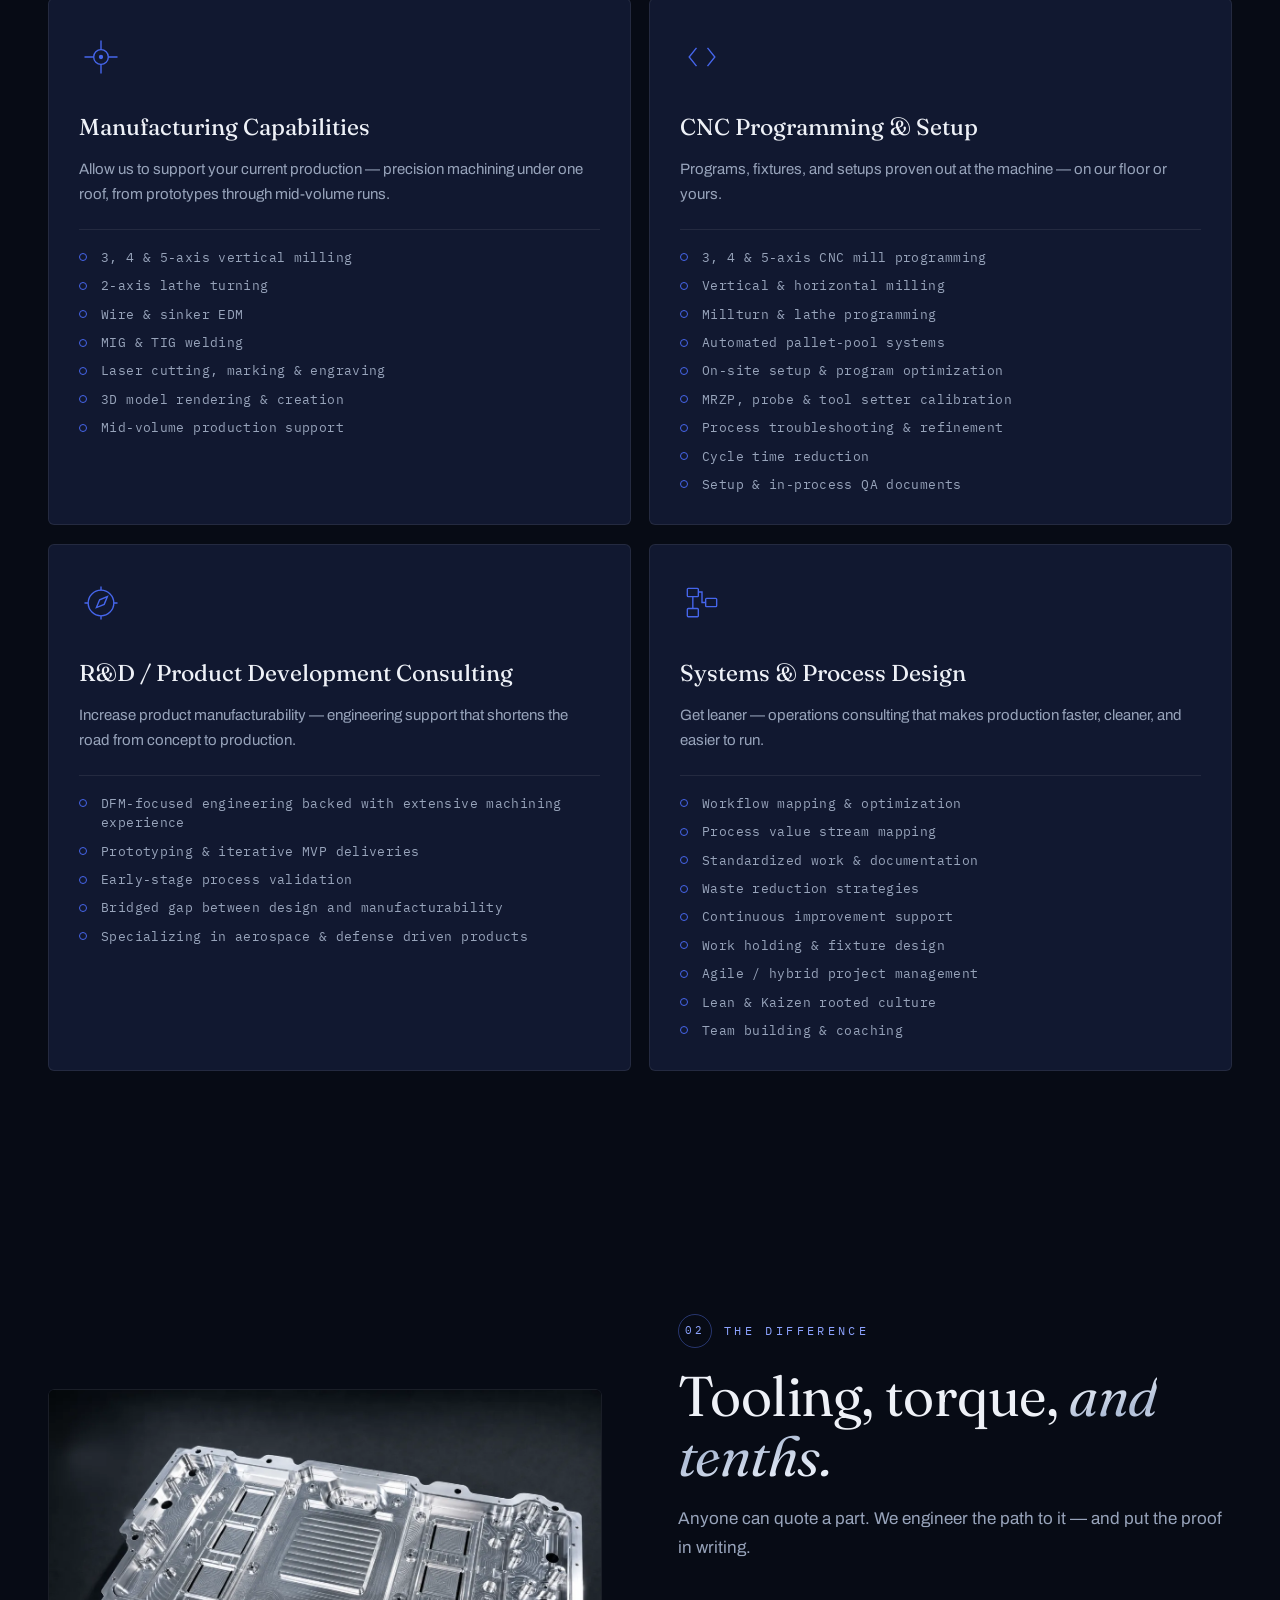
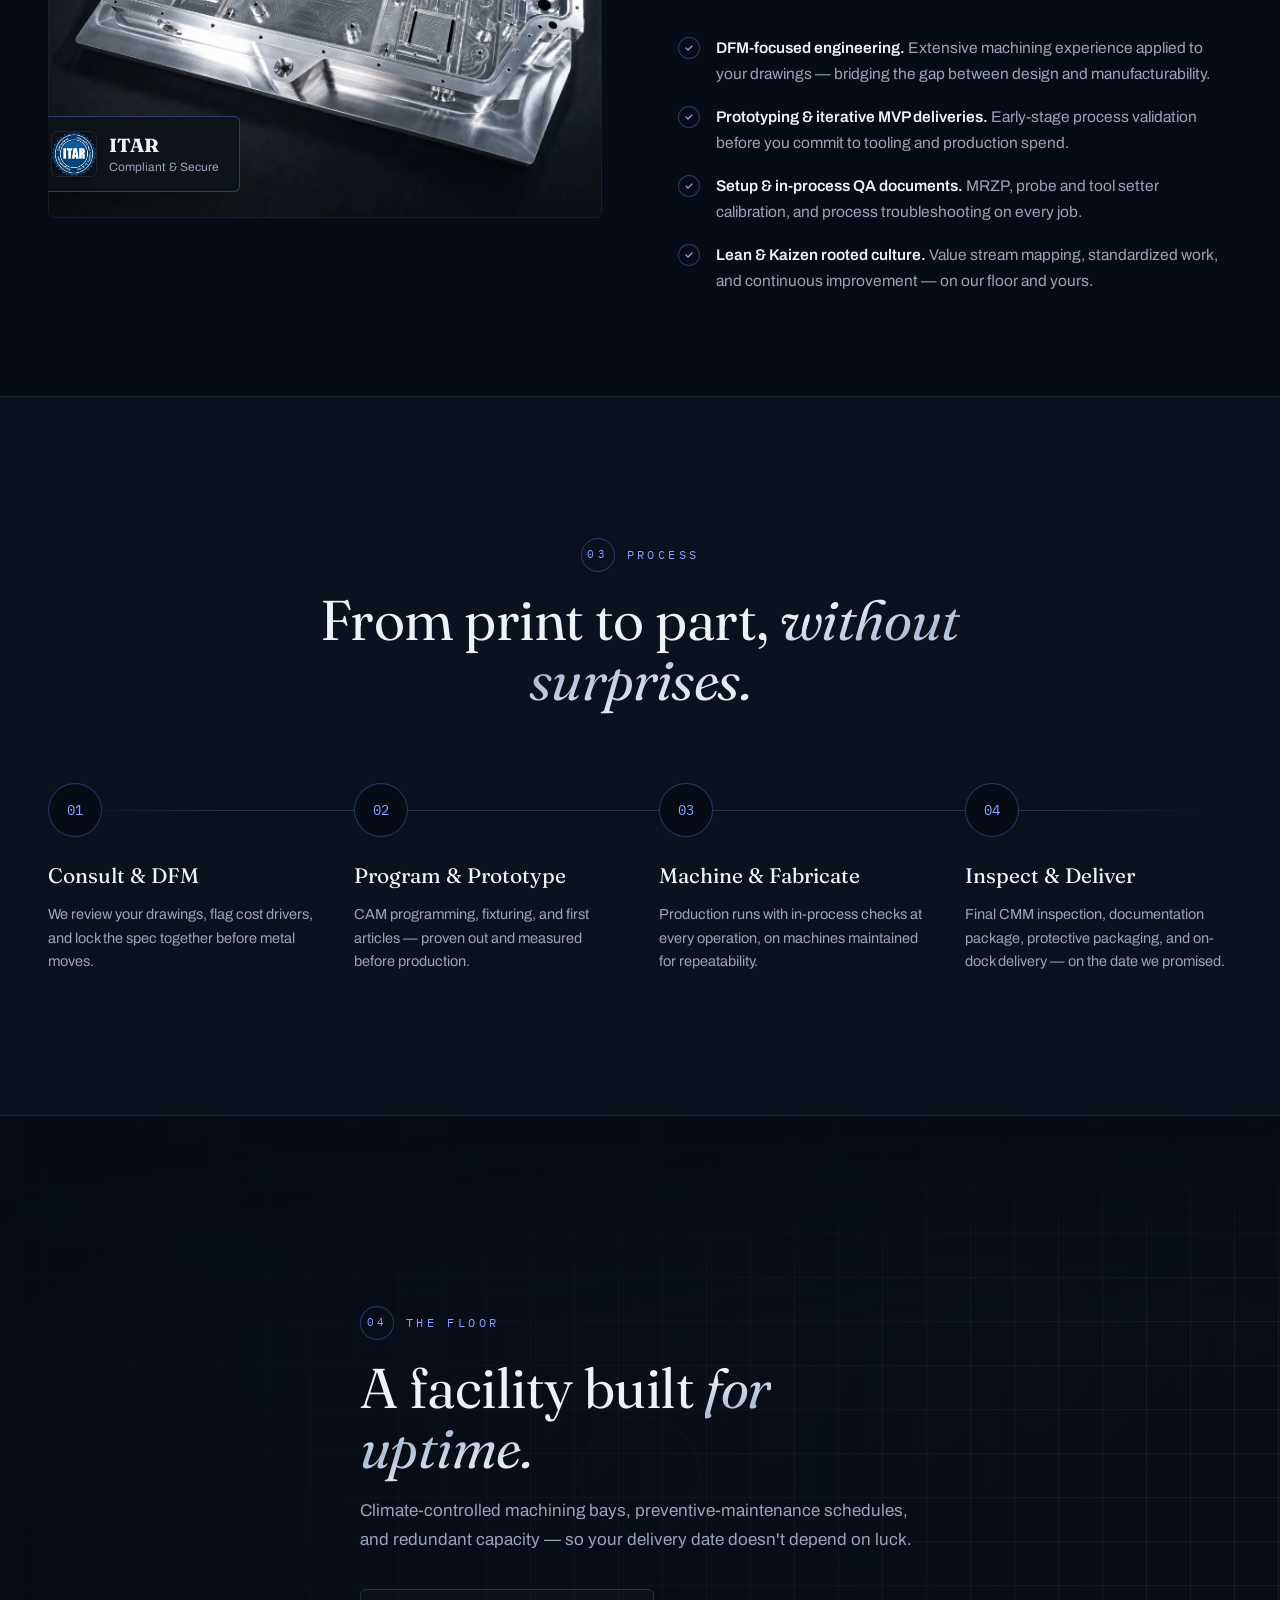
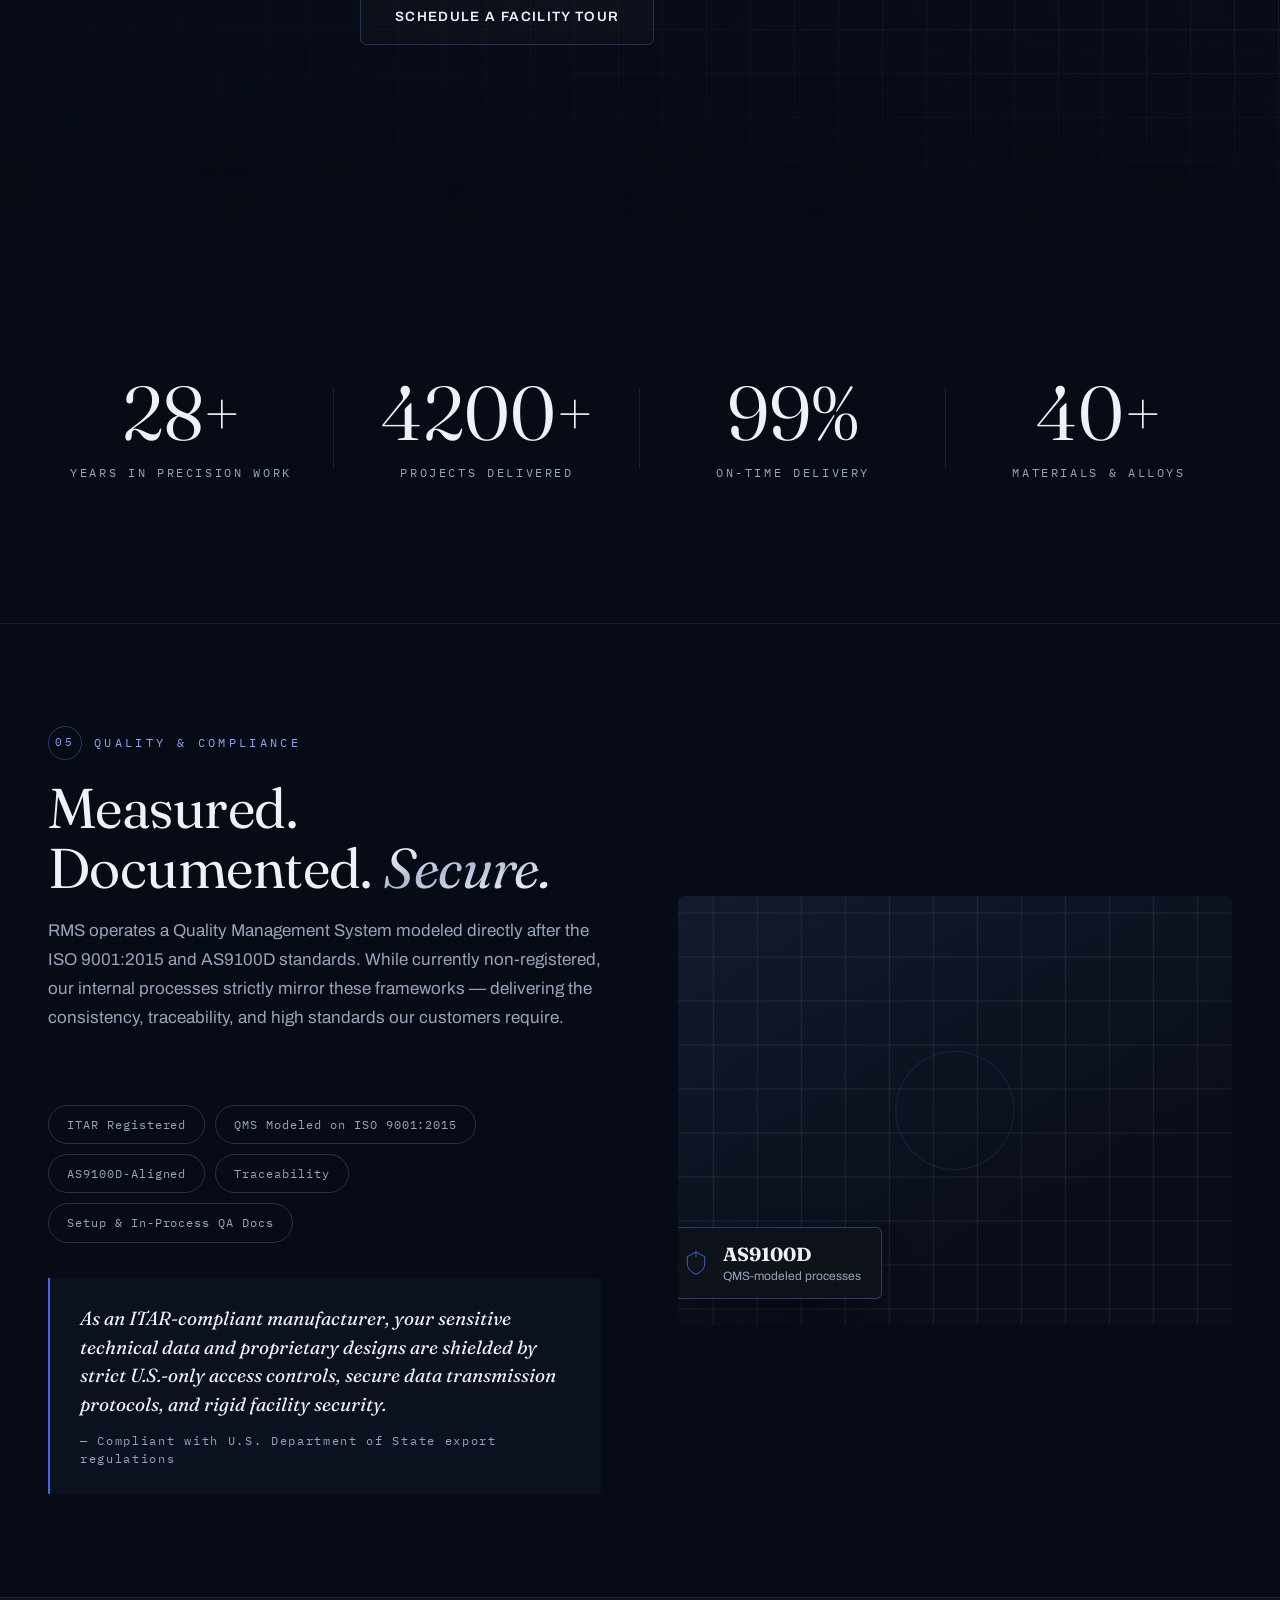
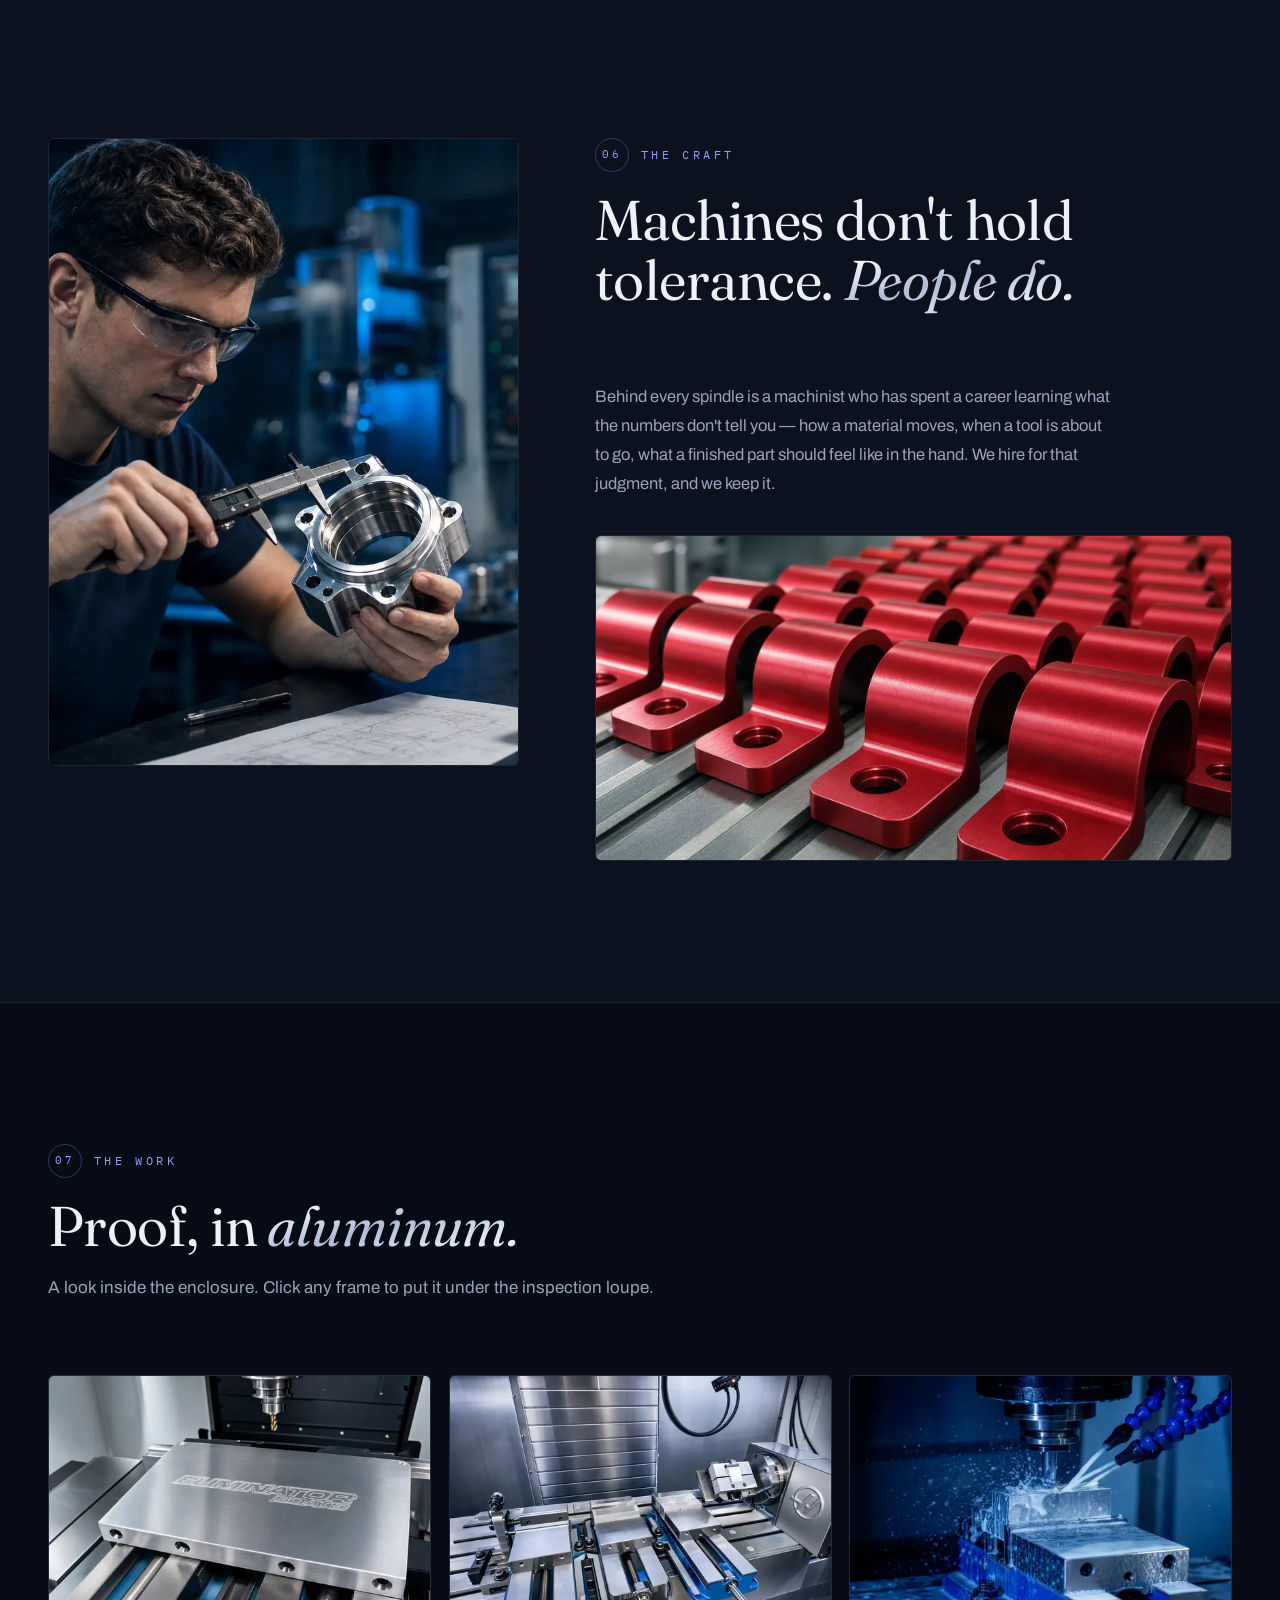
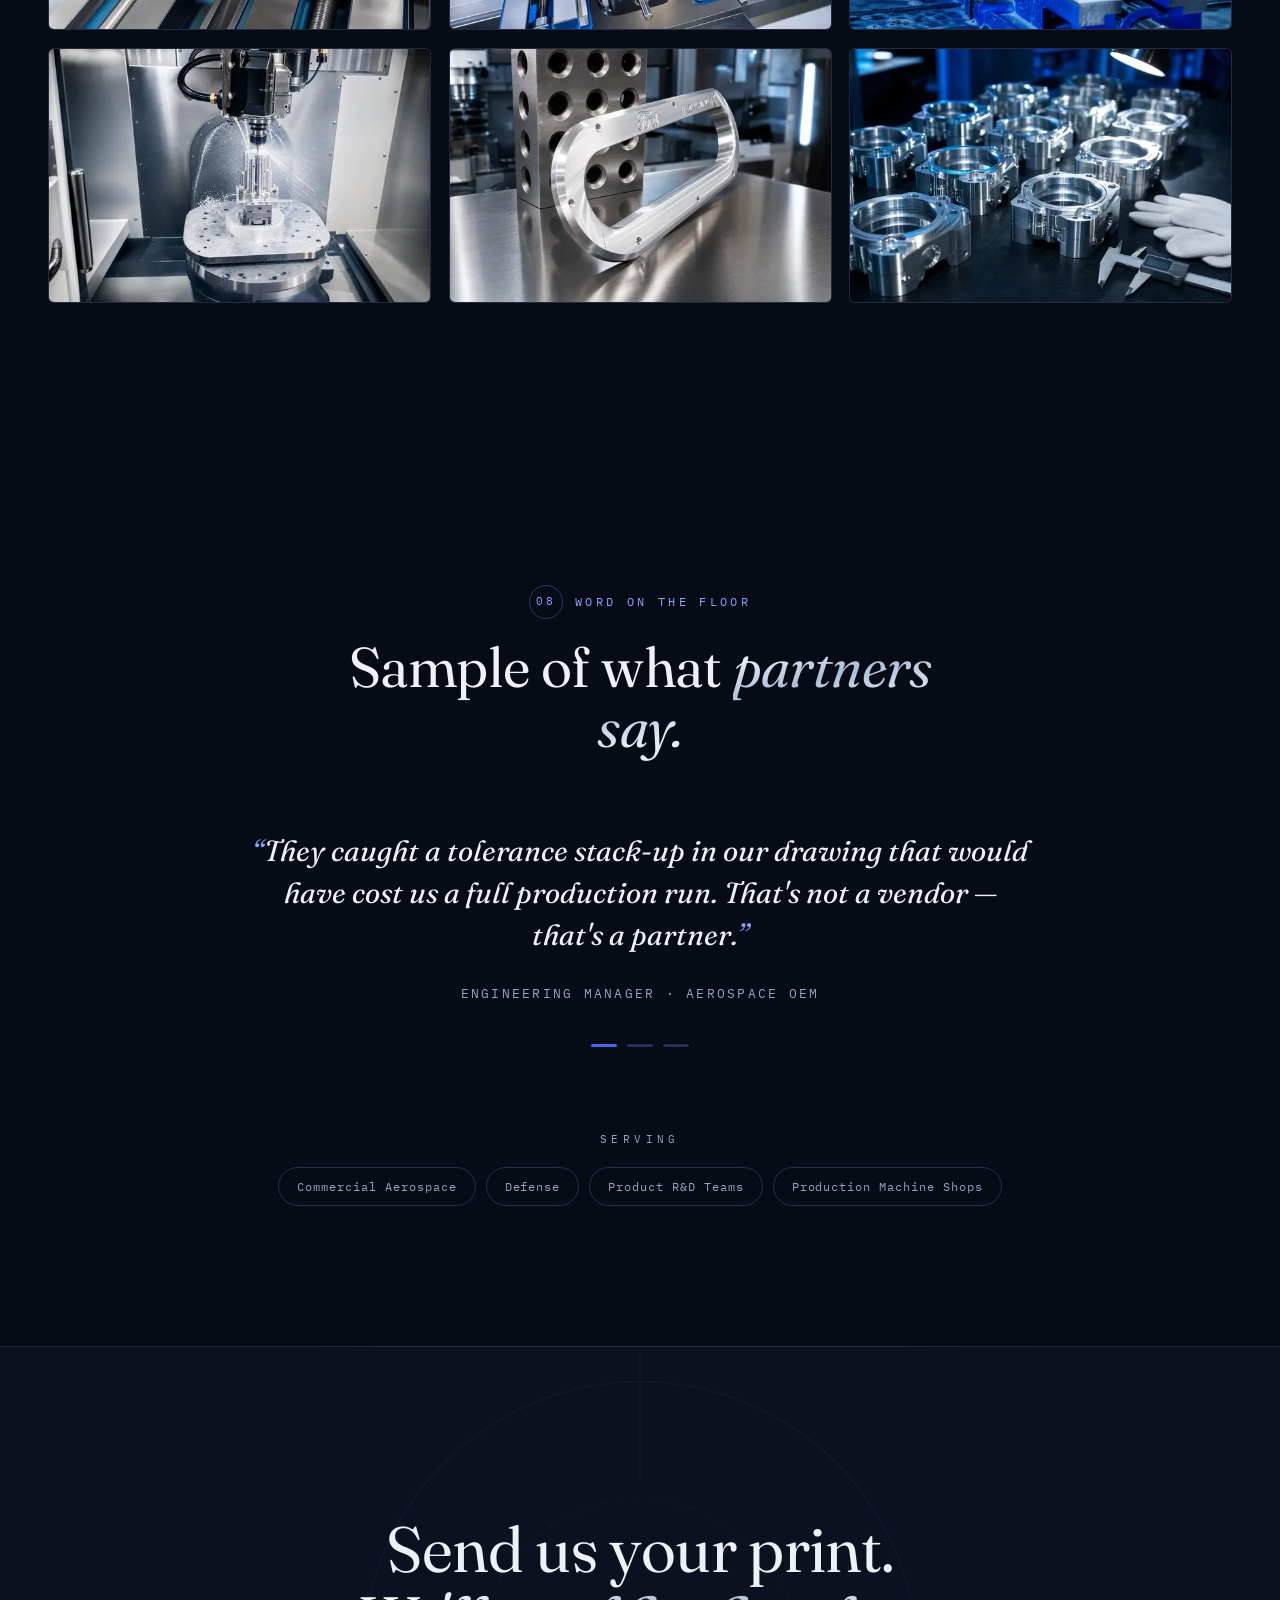
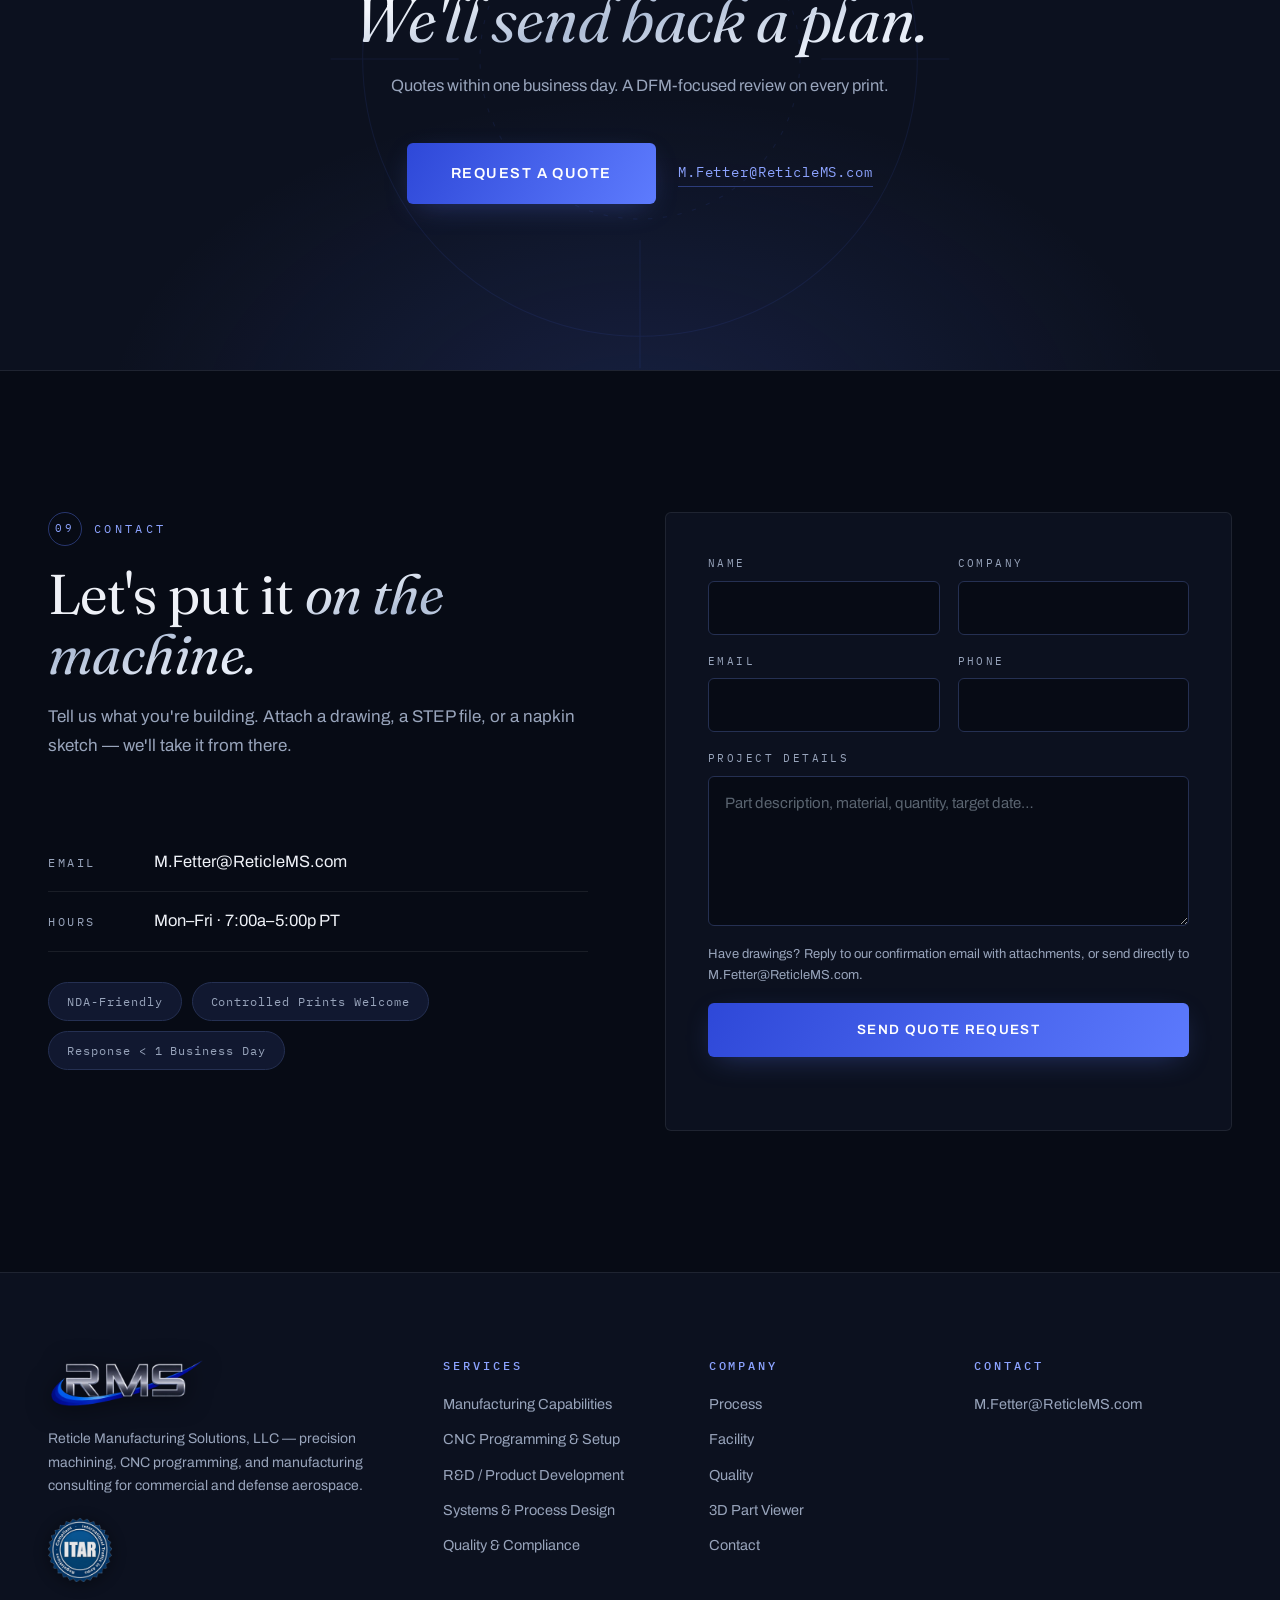
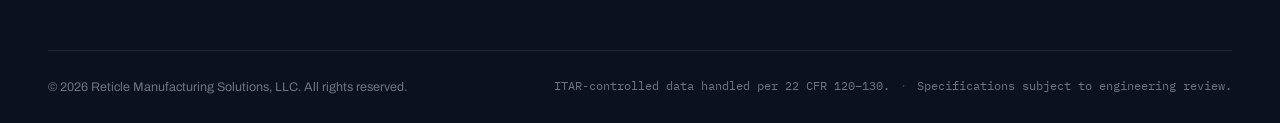
==== commit 269cec92: "Remove company phone number and location for now" ====
--- a/index.html
+++ b/index.html
@@ -597,20 +597,12 @@
 
           <ul class="contact__rows" data-reveal>
             <li>
-              <span class="contact__key">Phone</span>
-              <a href="tel:+19495550148" class="contact__val">(949) 555-0148</a>
-            </li>
-            <li>
               <span class="contact__key">Email</span>
               <a href="mailto:M.Fetter@ReticleMS.com" class="contact__val">M.Fetter@ReticleMS.com</a>
             </li>
             <li>
               <span class="contact__key">Hours</span>
               <span class="contact__val">Mon–Fri · 7:00a–5:00p PT</span>
-            </li>
-            <li>
-              <span class="contact__key">Location</span>
-              <span class="contact__val">San Clemente, California</span>
             </li>
           </ul>
 
@@ -686,9 +678,7 @@
       </nav>
       <div class="footer__col">
         <h4>Contact</h4>
-        <a href="tel:+19495550148">(949) 555-0148</a>
         <a href="mailto:M.Fetter@ReticleMS.com">M.Fetter@ReticleMS.com</a>
-        <span>San Clemente, California</span>
       </div>
     </div>
     <div class="container footer__fine">
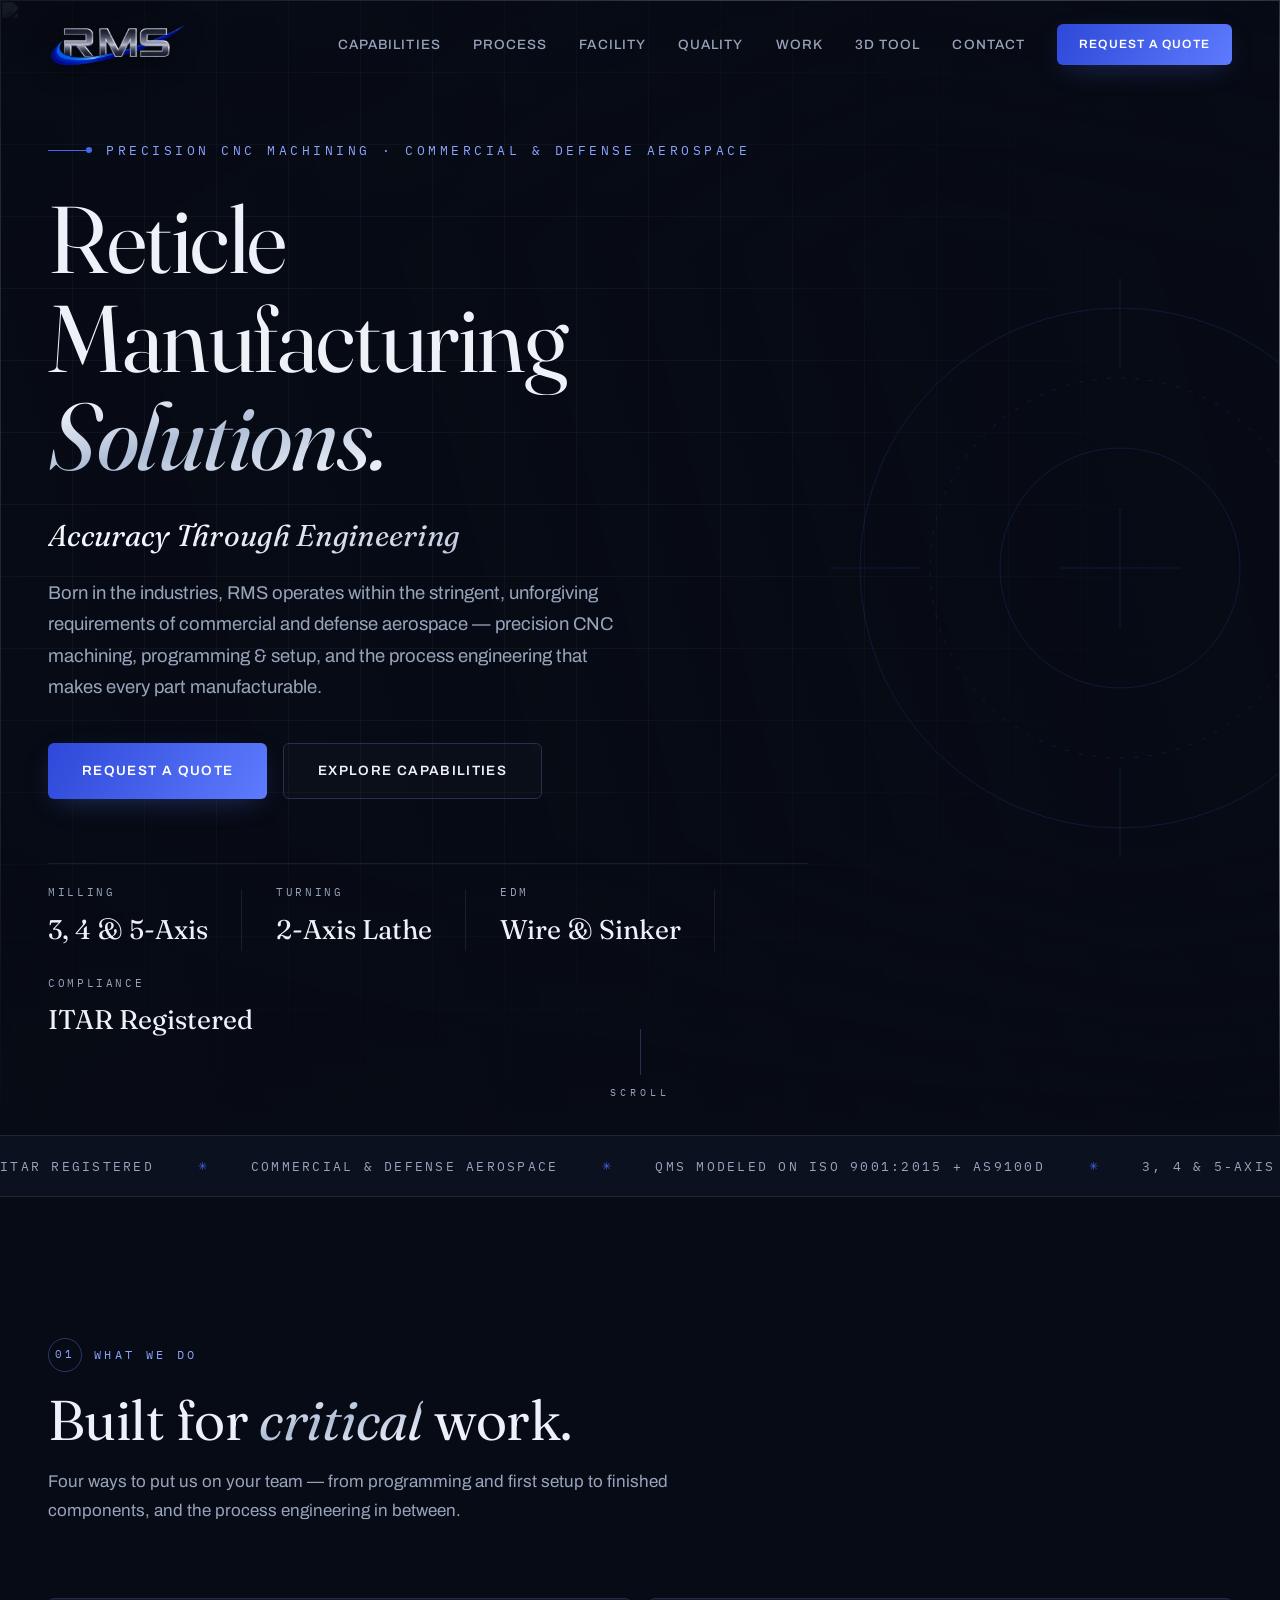
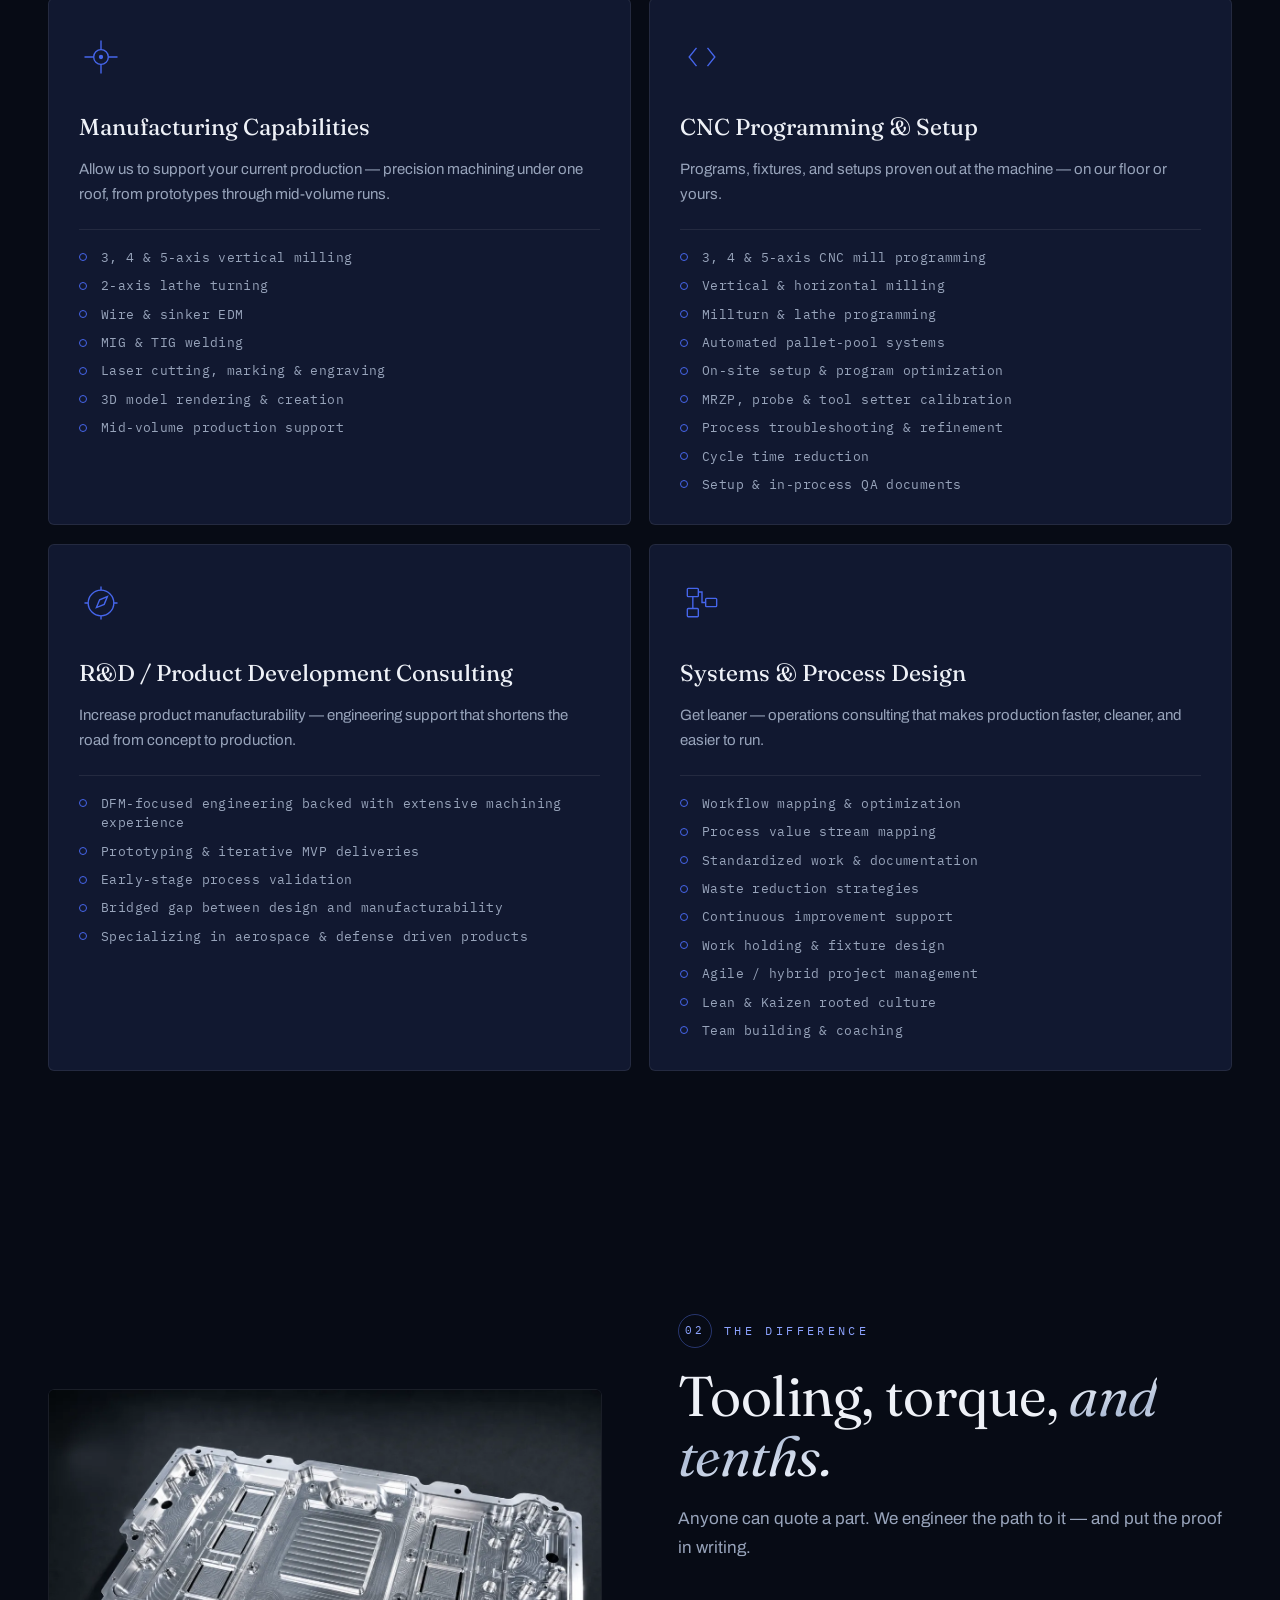
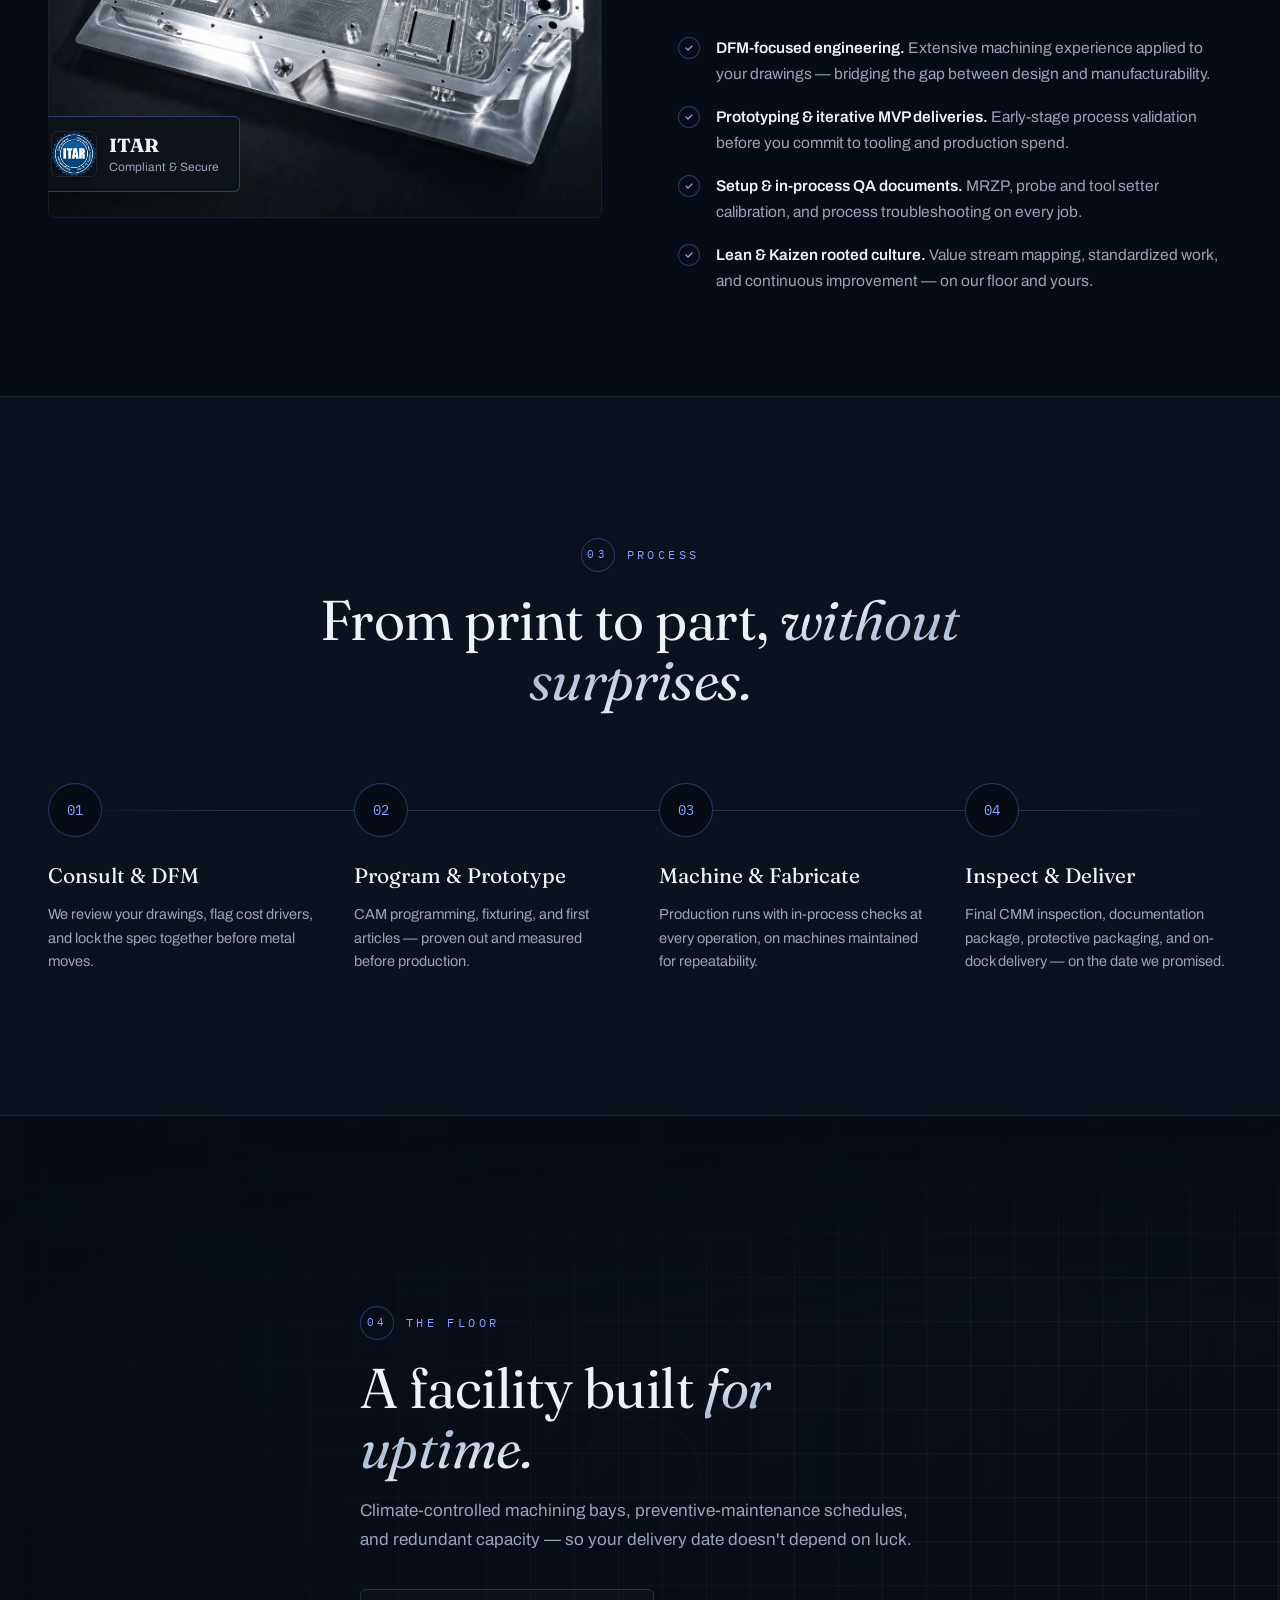
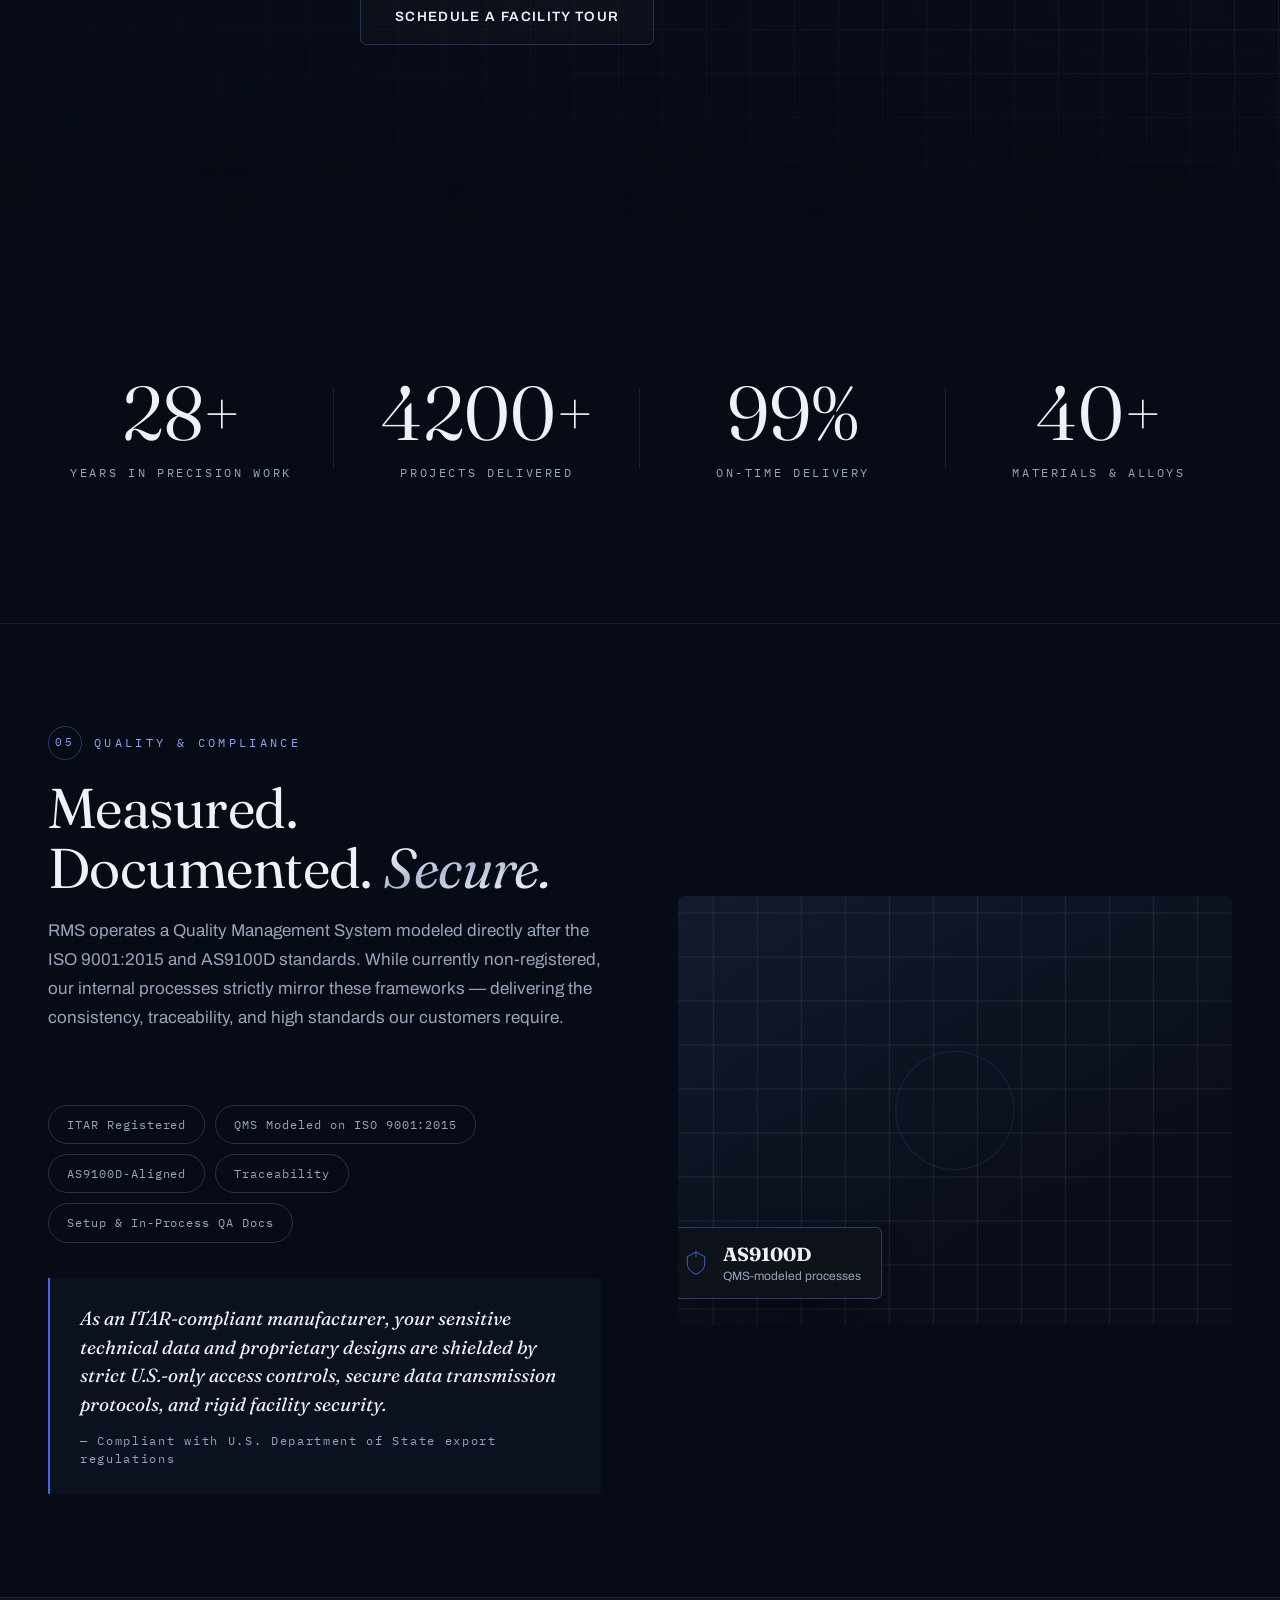
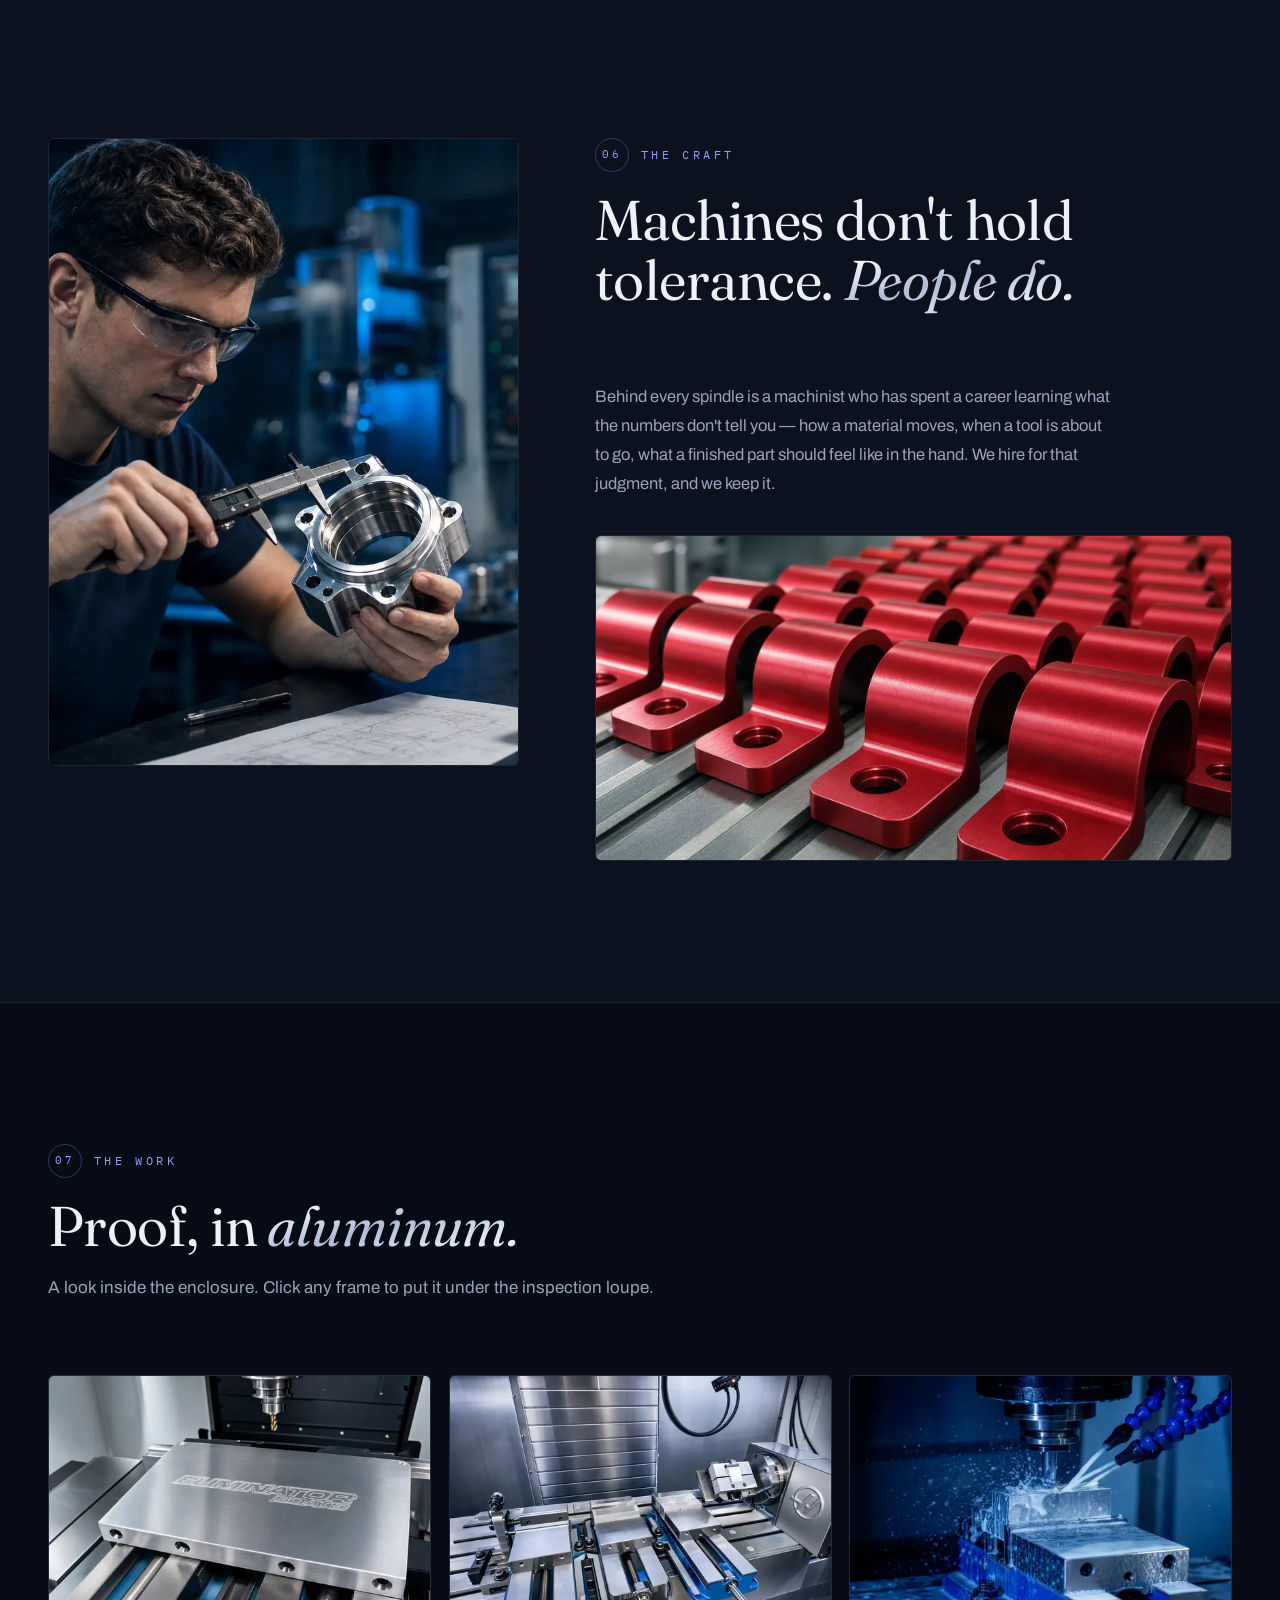
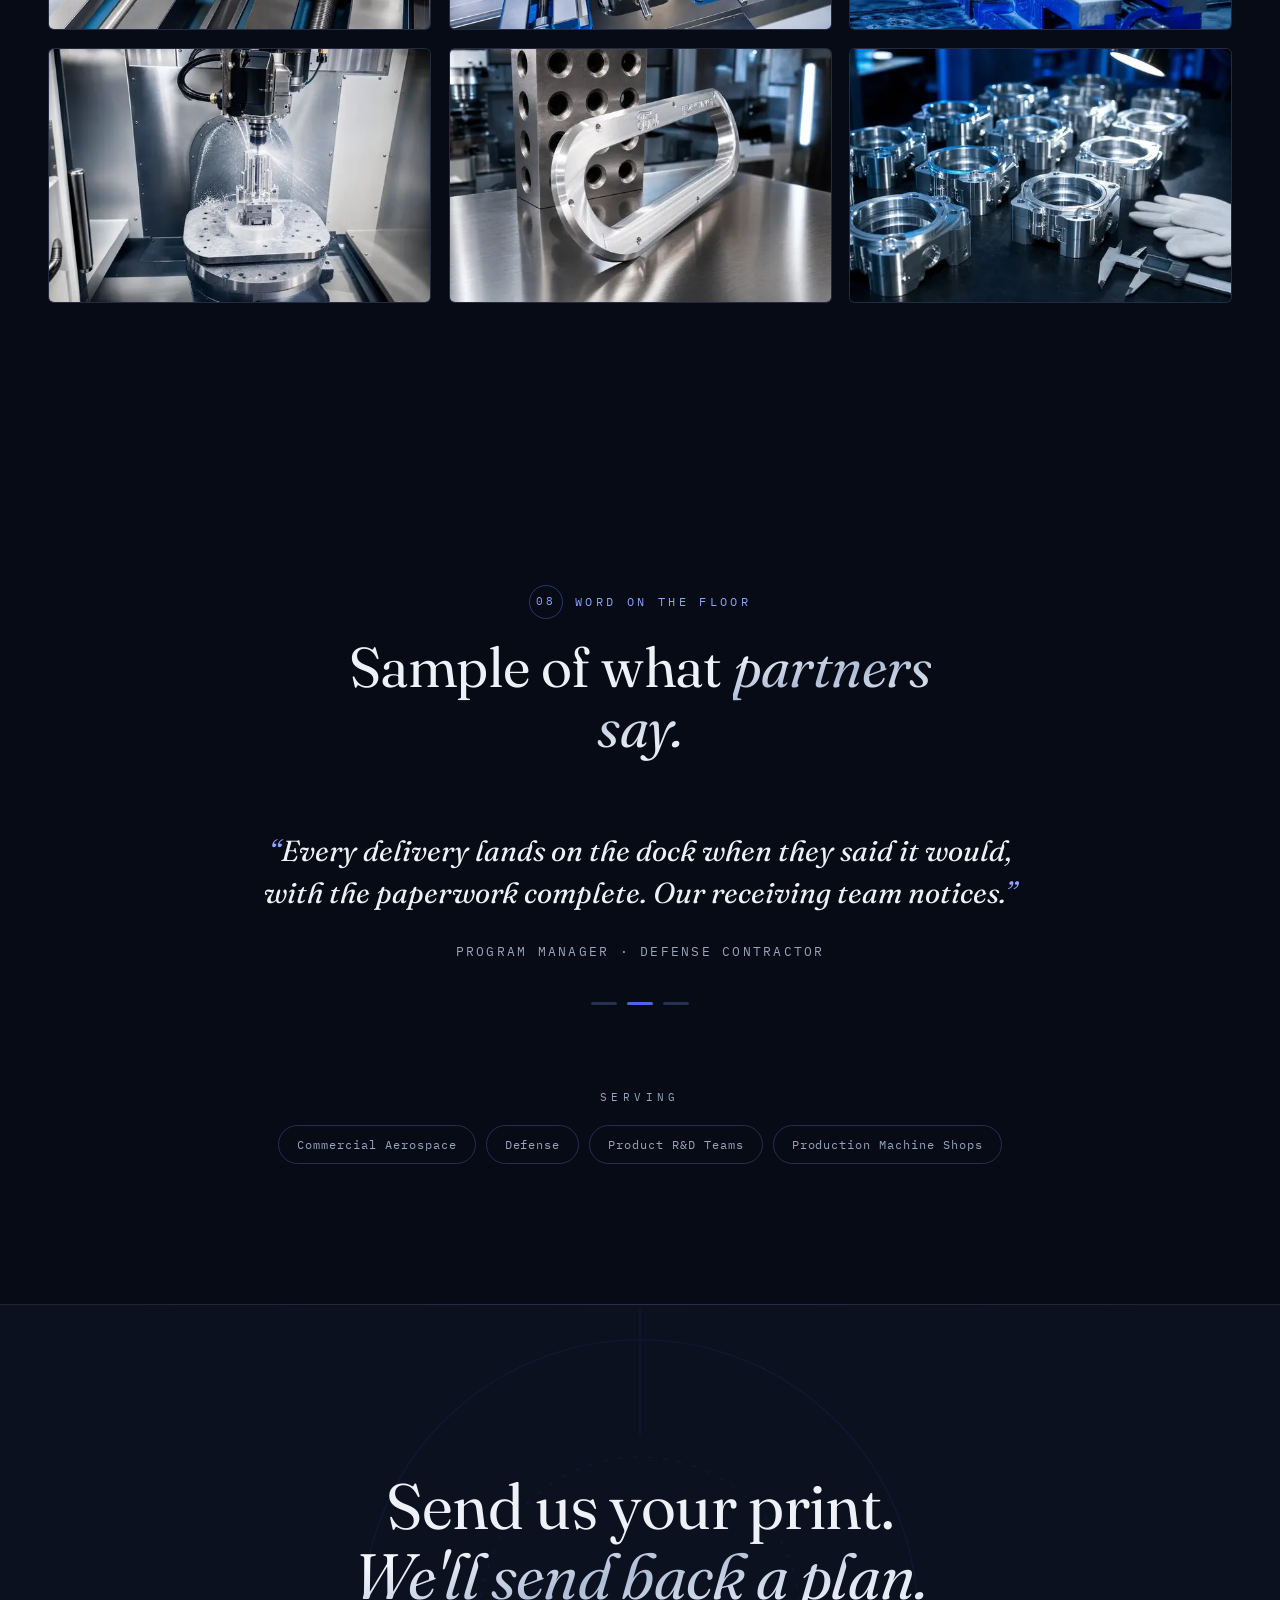
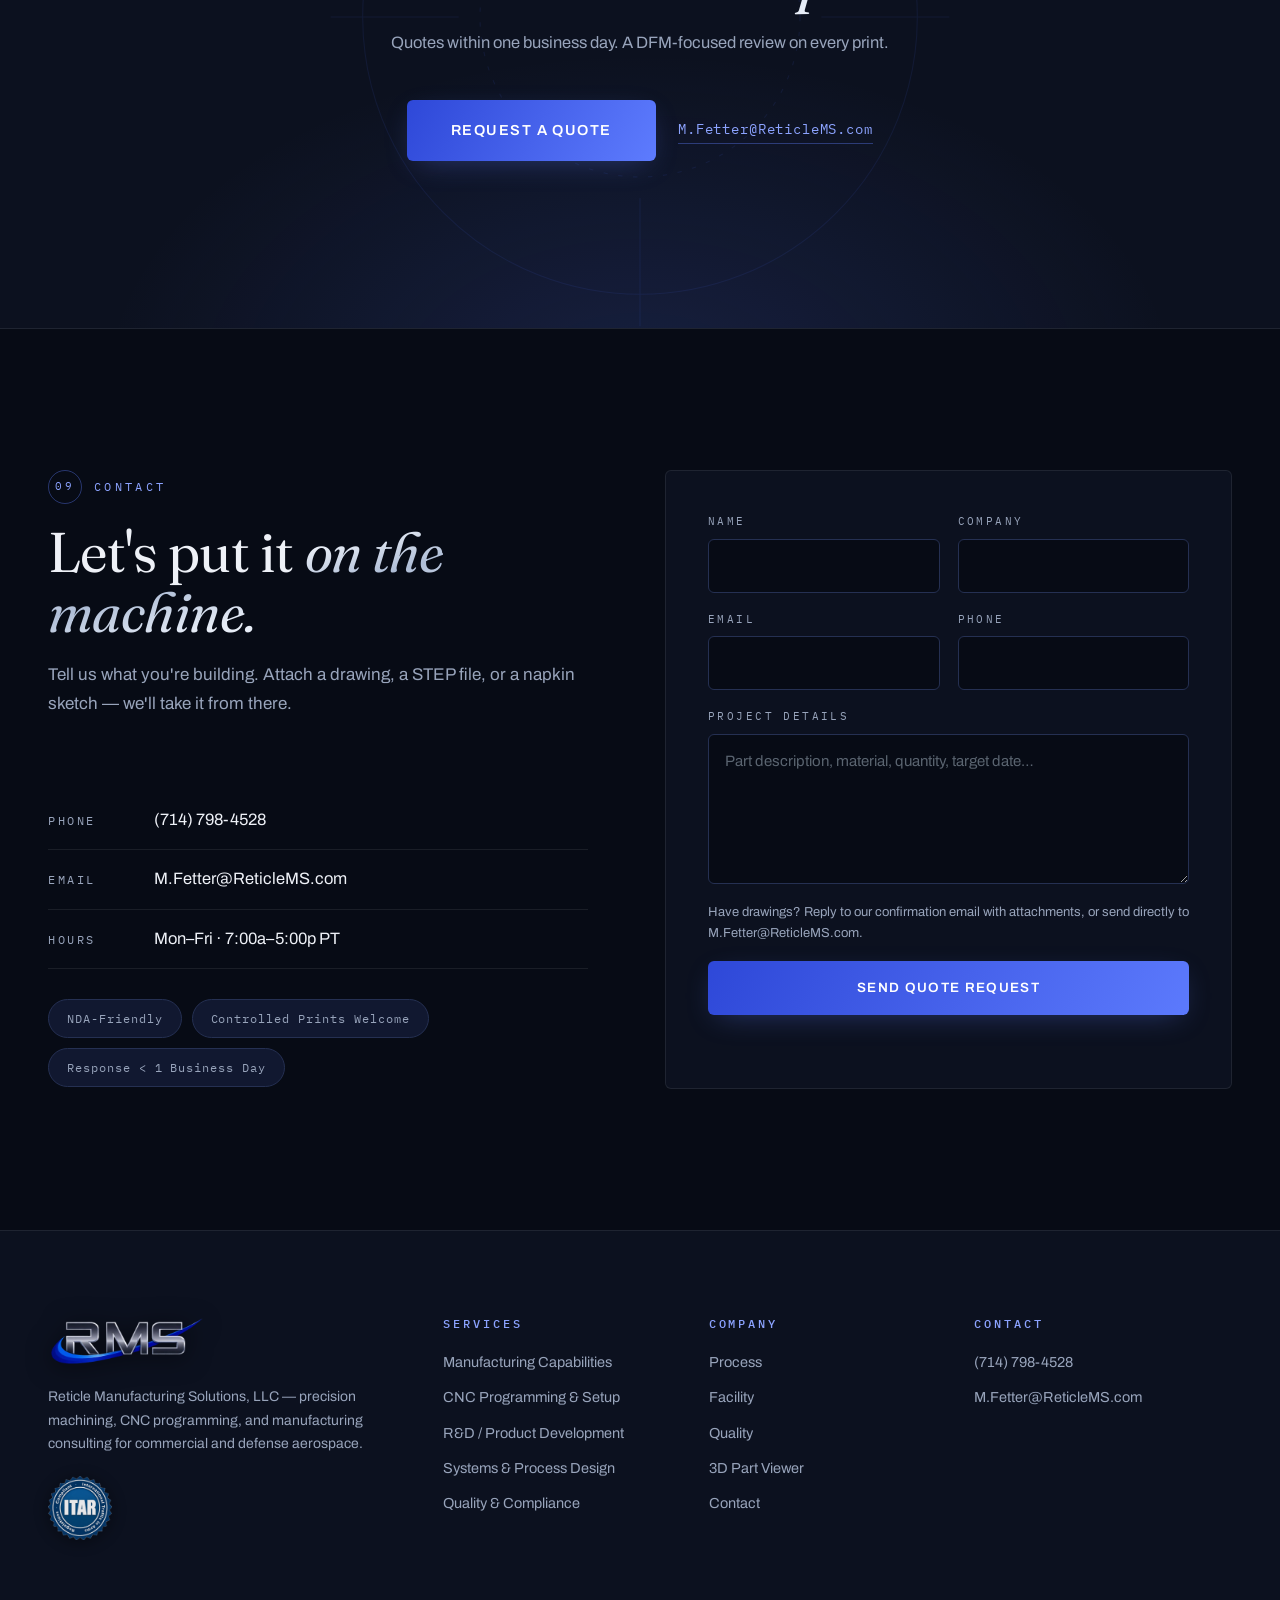
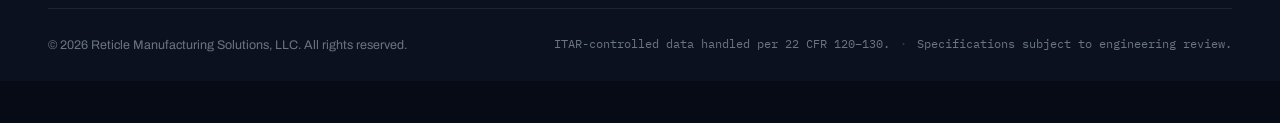
==== commit d43ce256: "Add real phone number to contact section and footer" ====
--- a/index.html
+++ b/index.html
@@ -597,6 +597,10 @@
 
           <ul class="contact__rows" data-reveal>
             <li>
+              <span class="contact__key">Phone</span>
+              <a href="tel:+17147984528" class="contact__val">(714) 798-4528</a>
+            </li>
+            <li>
               <span class="contact__key">Email</span>
               <a href="mailto:M.Fetter@ReticleMS.com" class="contact__val">M.Fetter@ReticleMS.com</a>
             </li>
@@ -678,6 +682,7 @@
       </nav>
       <div class="footer__col">
         <h4>Contact</h4>
+        <a href="tel:+17147984528">(714) 798-4528</a>
         <a href="mailto:M.Fetter@ReticleMS.com">M.Fetter@ReticleMS.com</a>
       </div>
     </div>
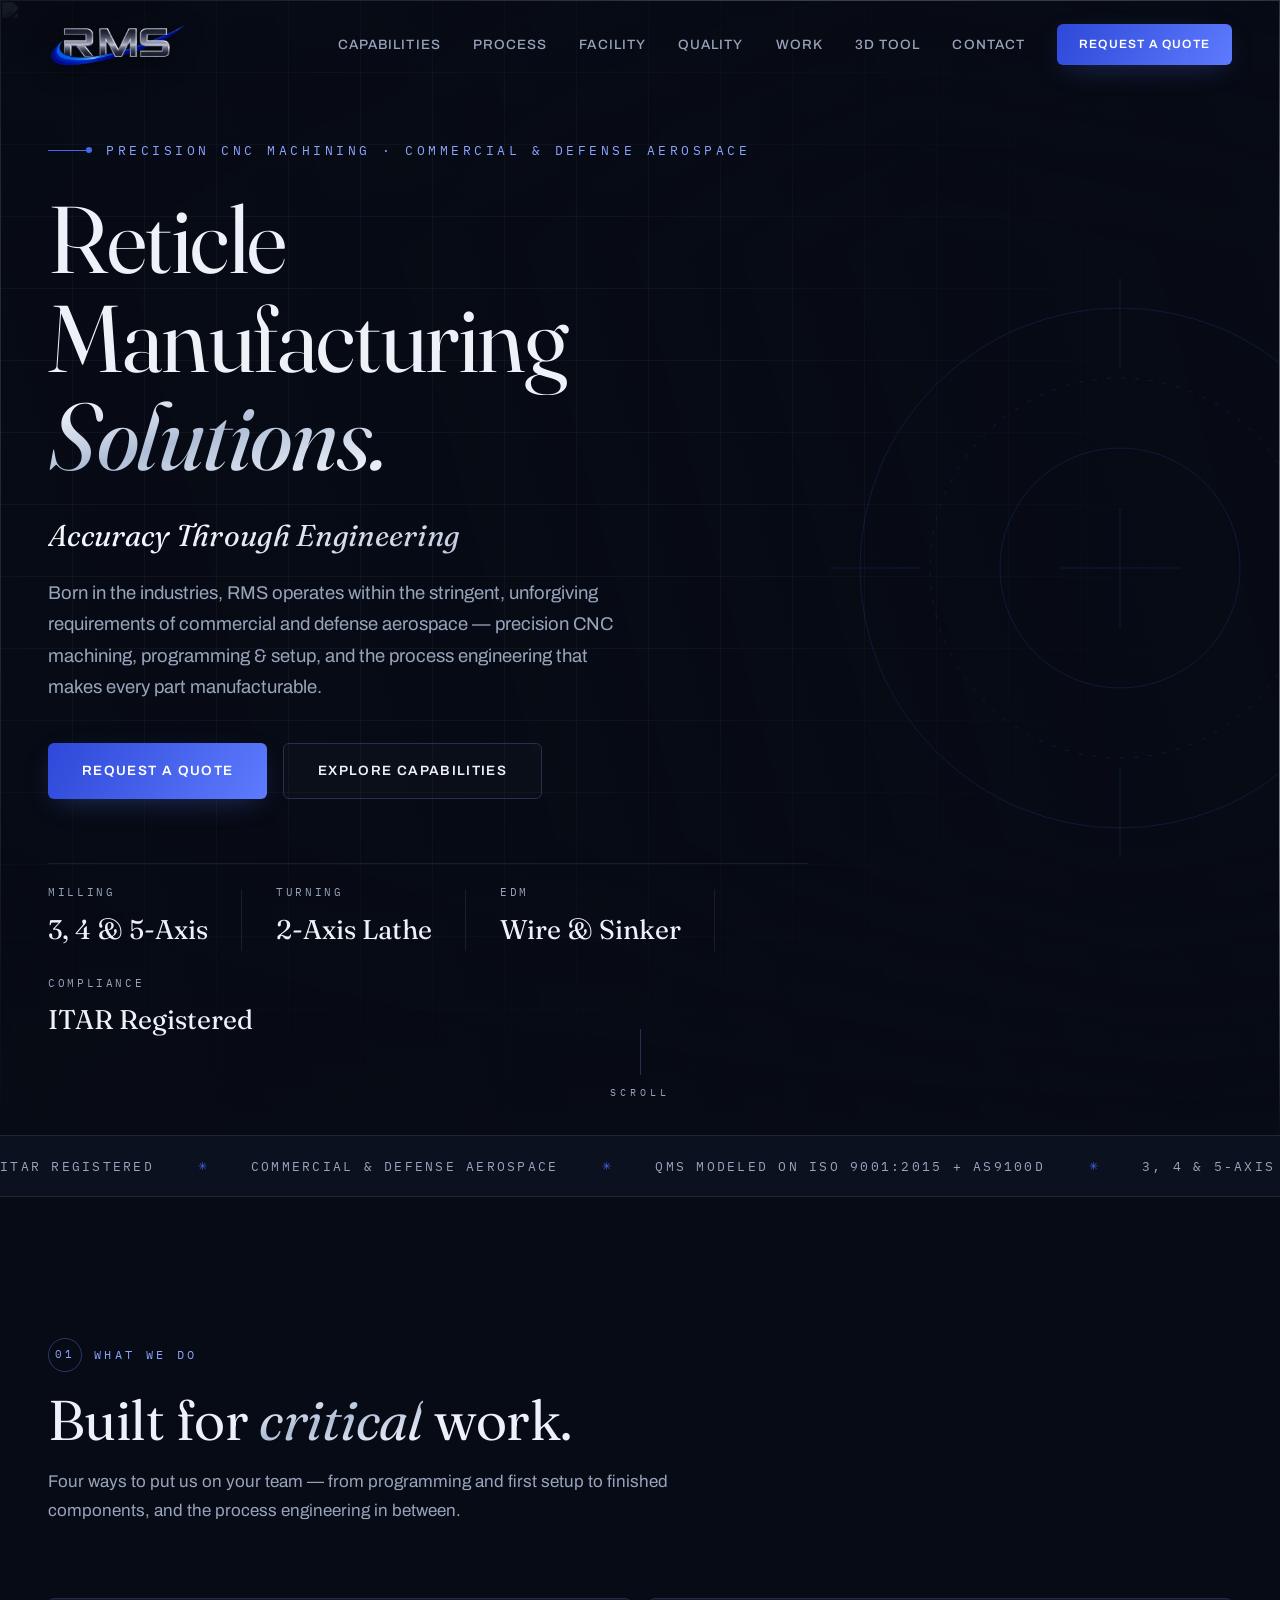
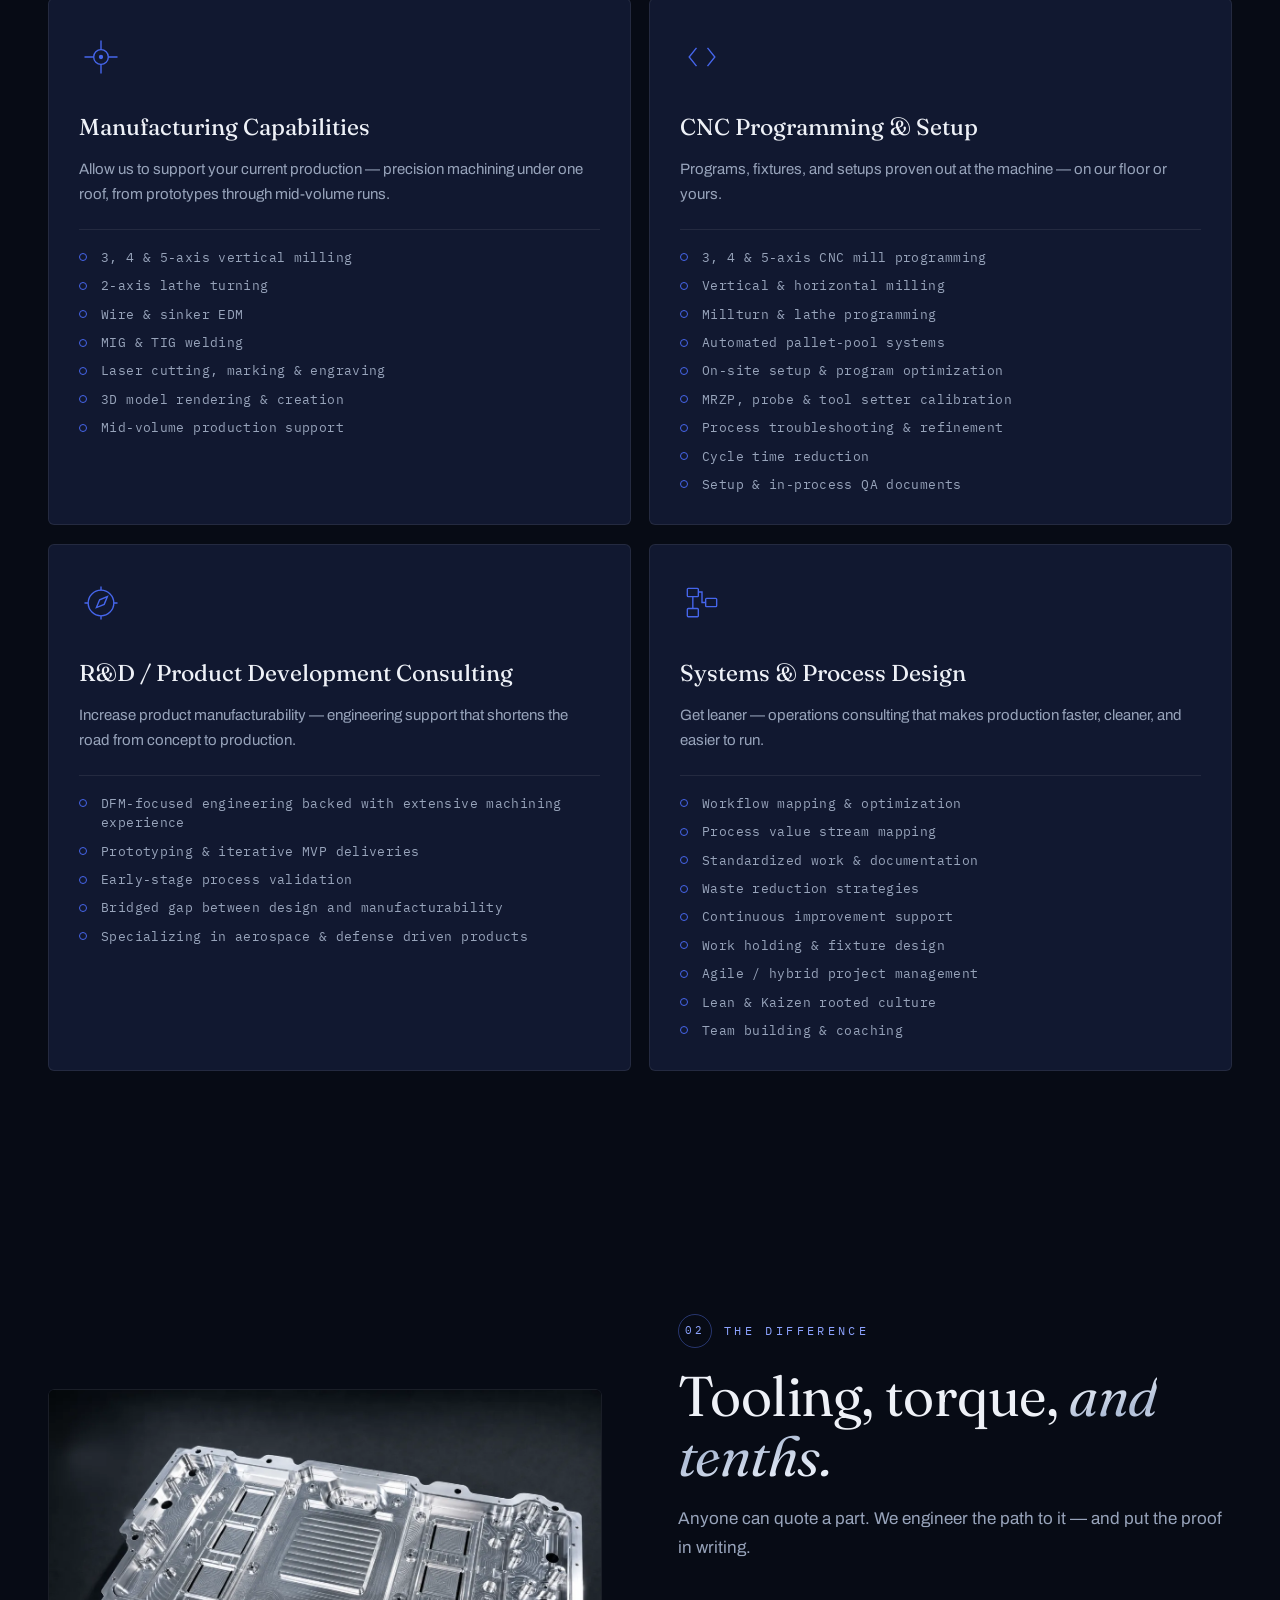
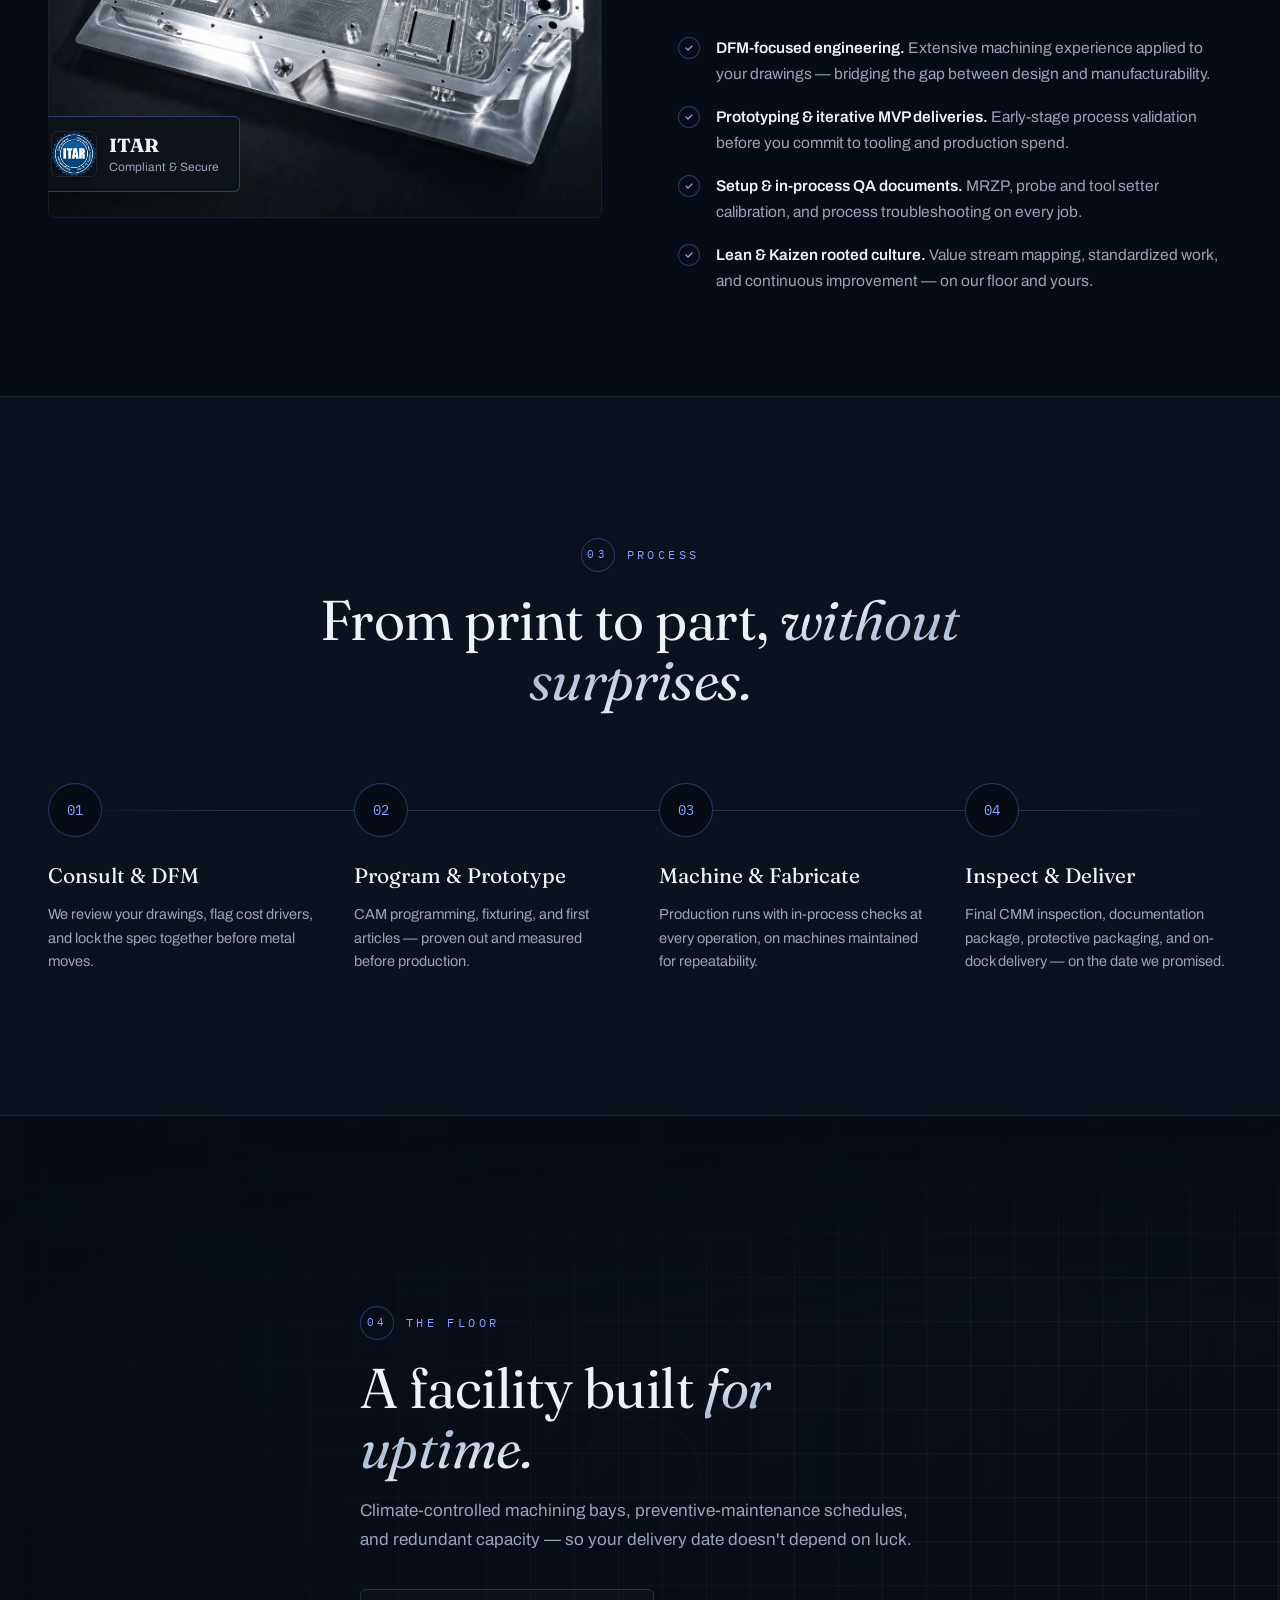
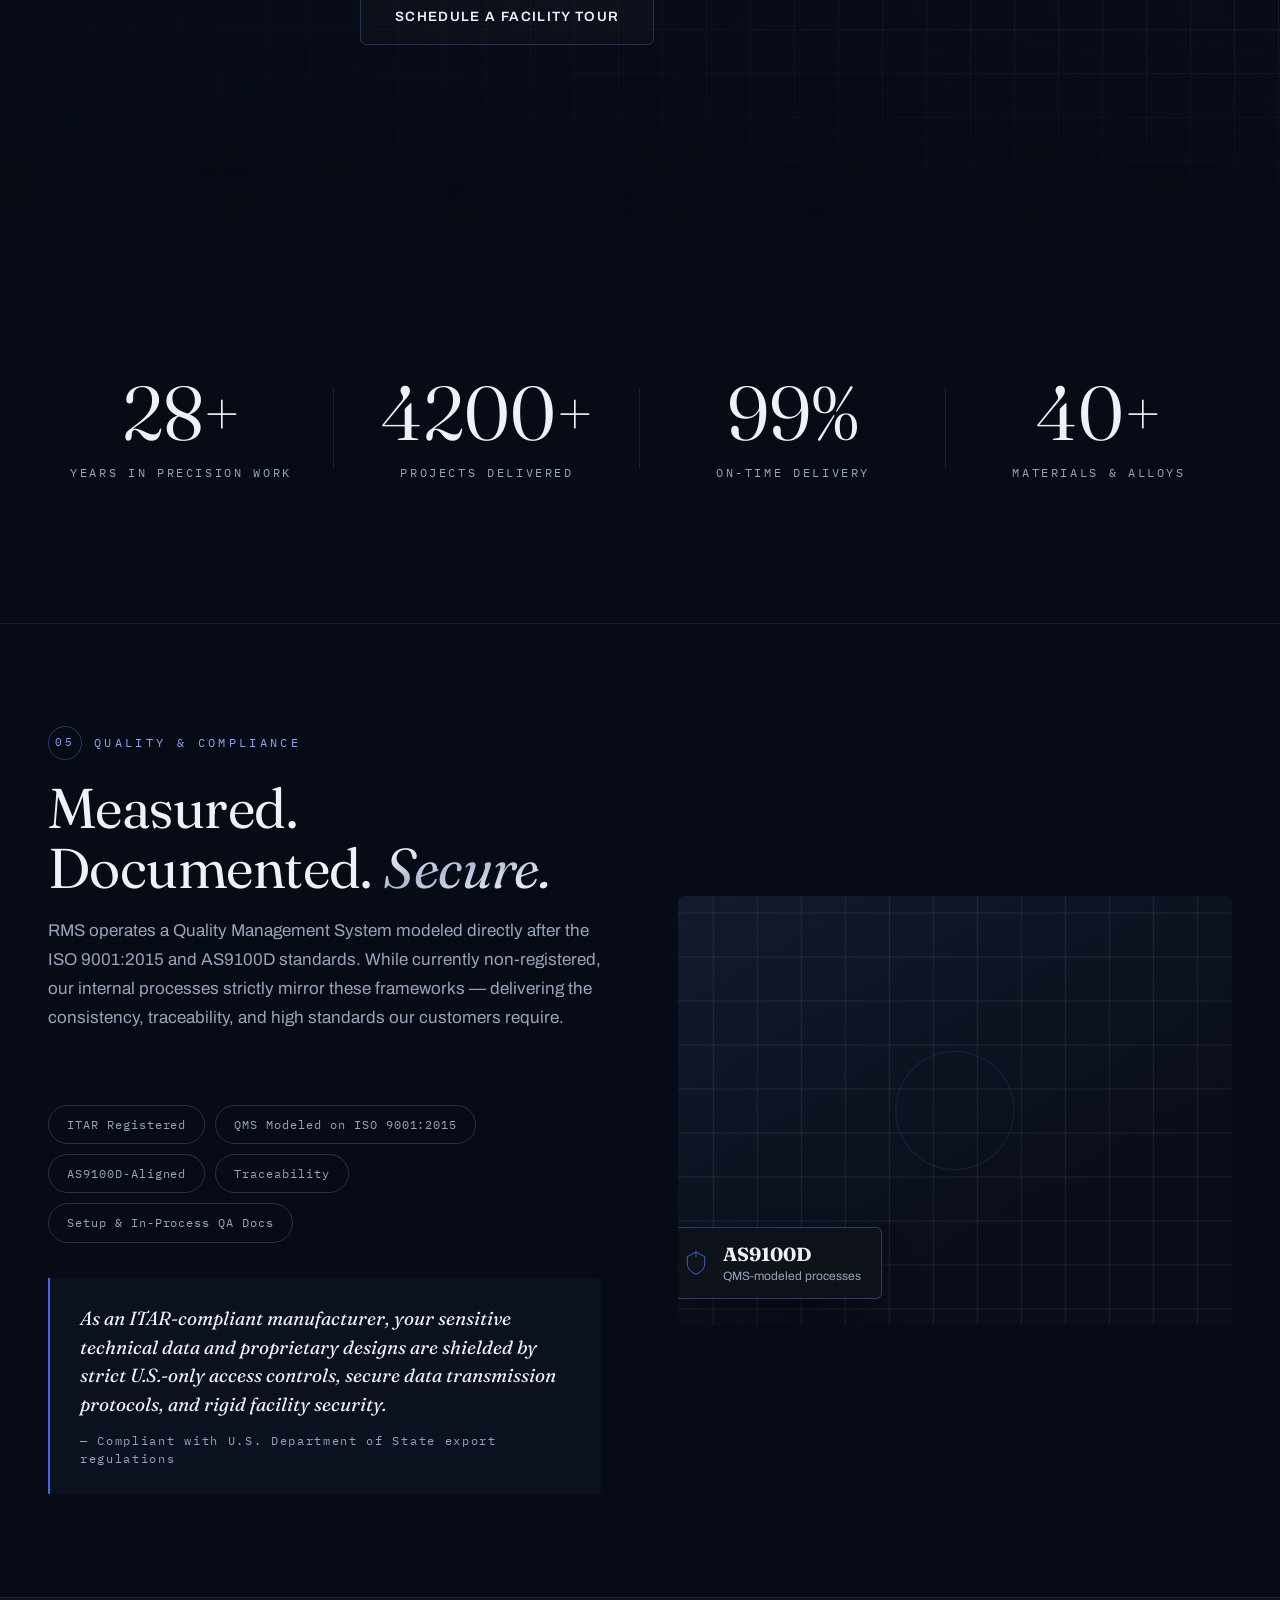
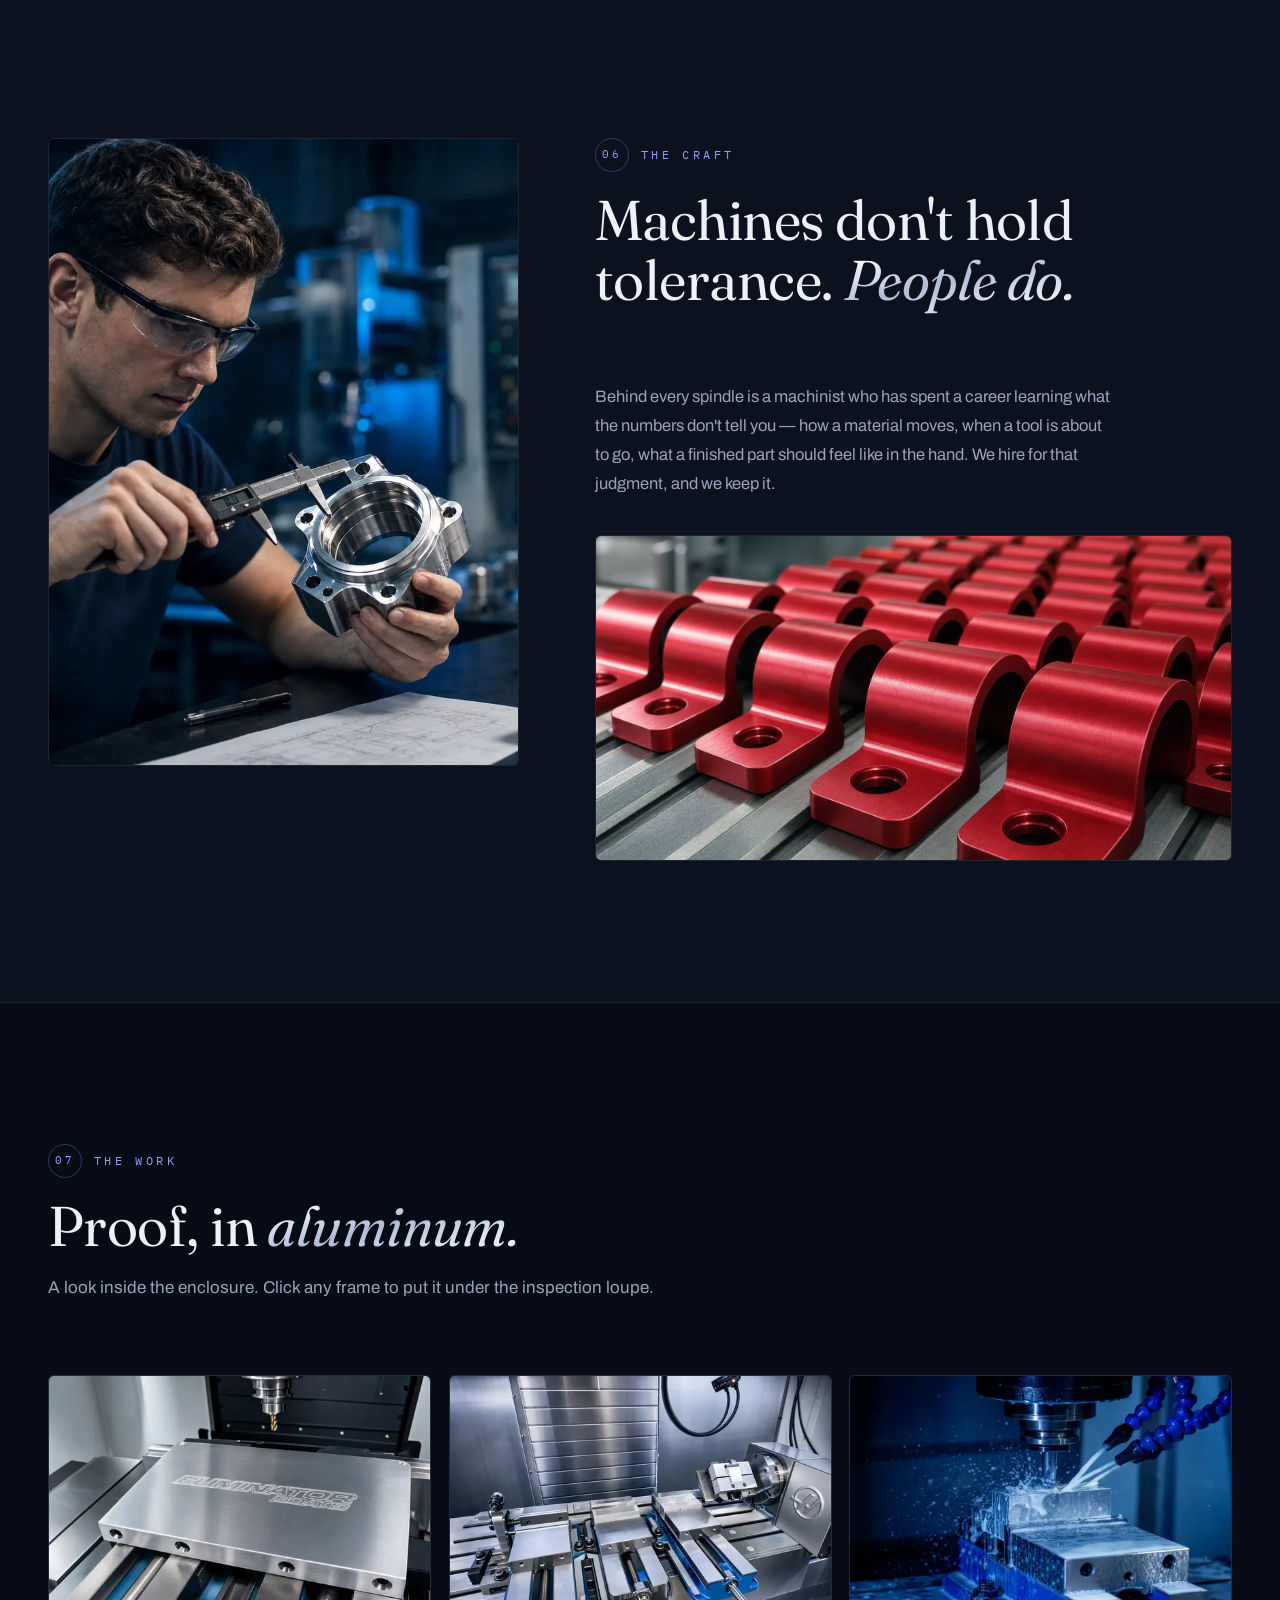
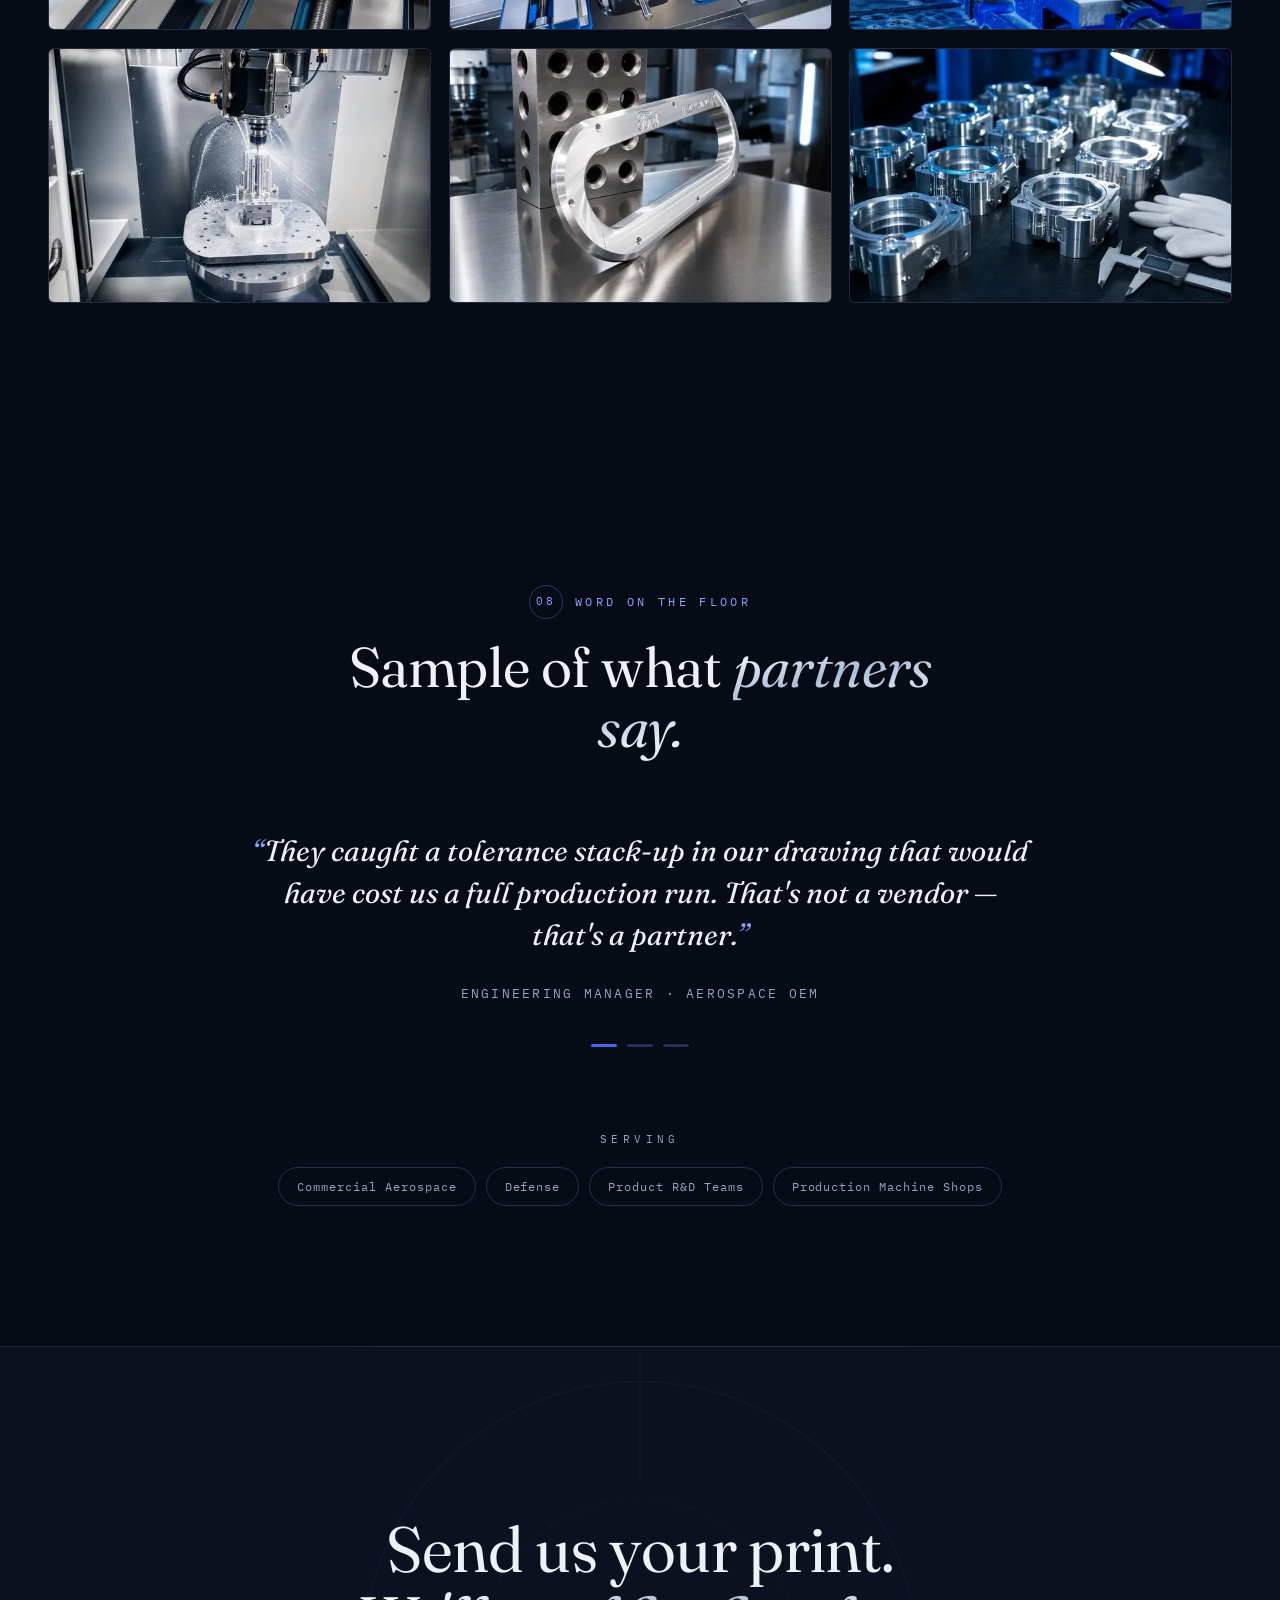
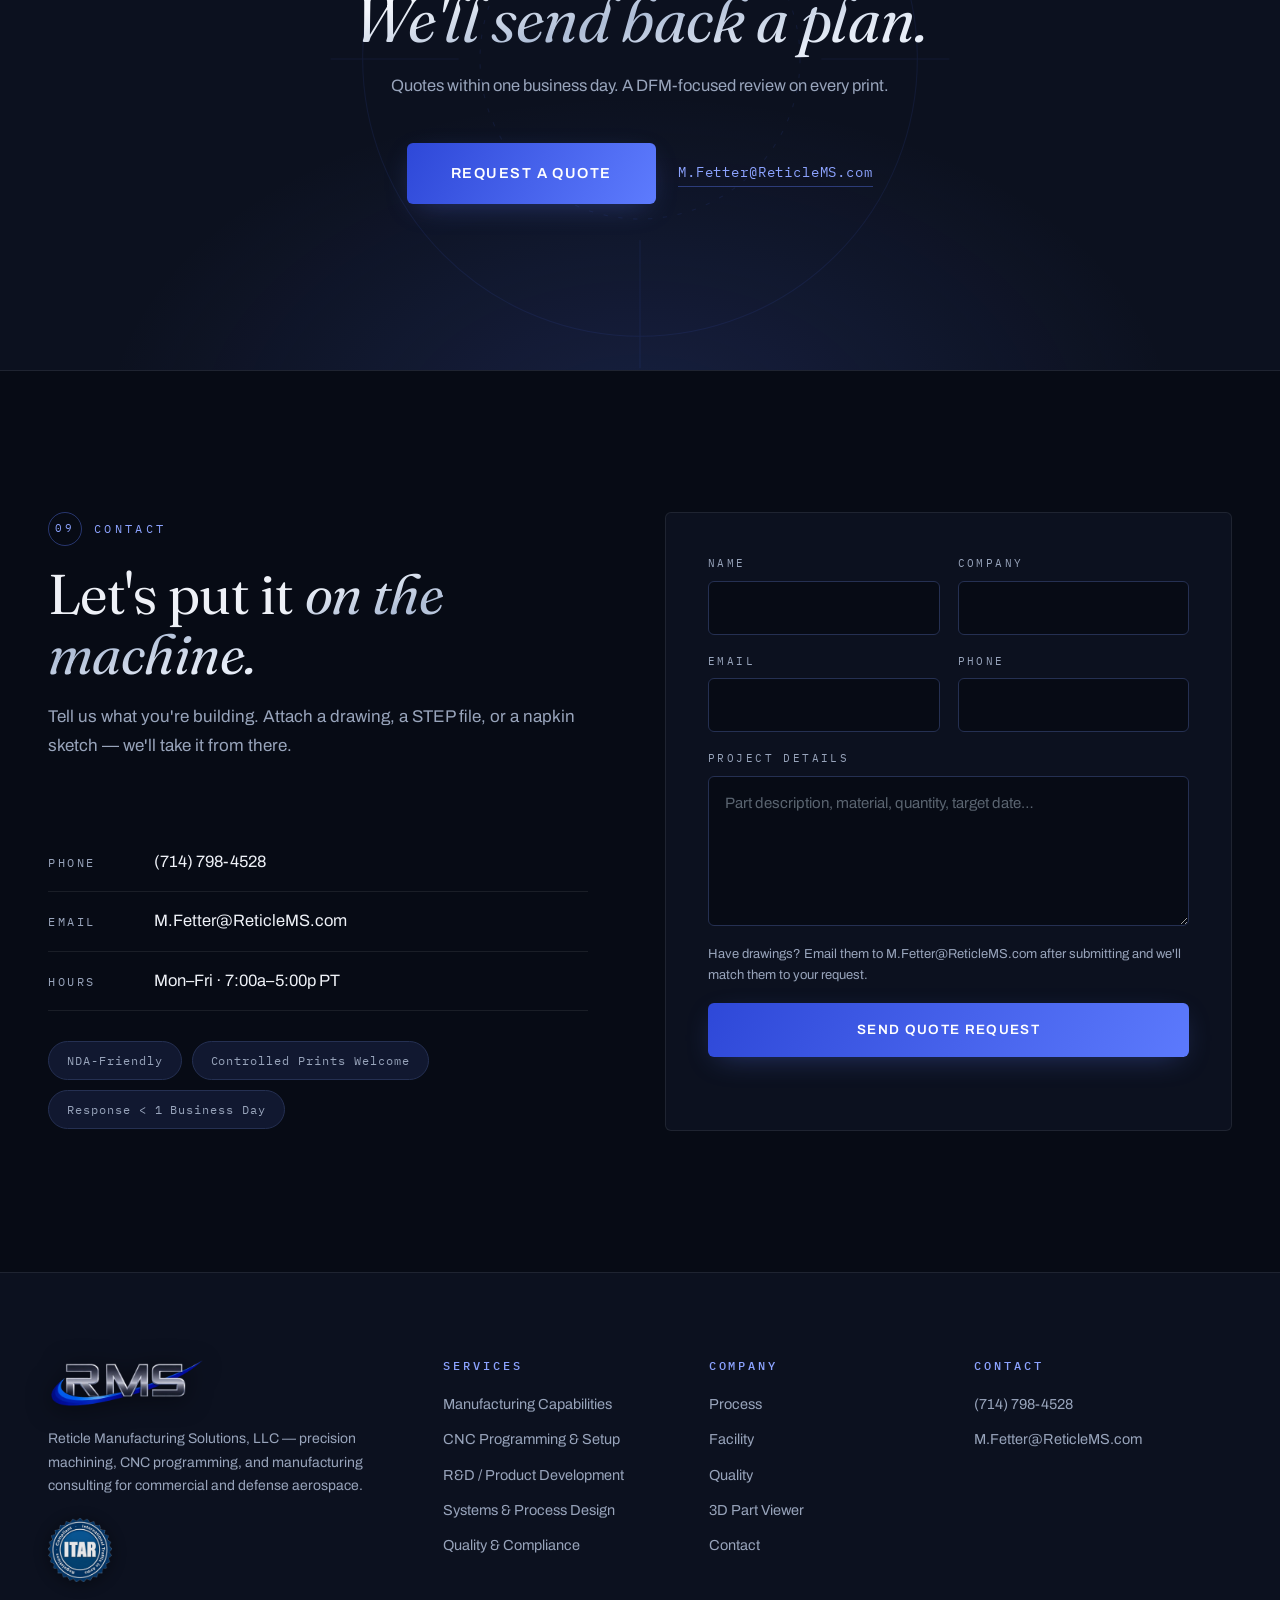
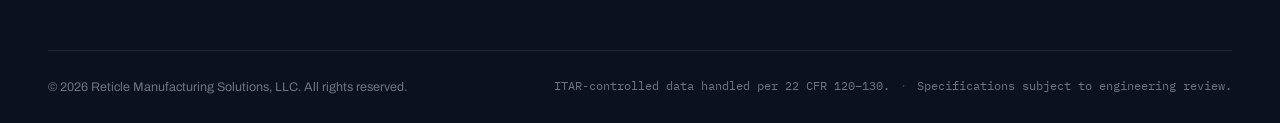
==== commit 5a774408: "Send quote form server-side via PHP handler with static-host mailto fallback" ====
--- a/index.html
+++ b/index.html
@@ -617,7 +617,9 @@
           </div>
         </div>
 
-        <form class="form" id="quoteForm" data-reveal novalidate>
+        <form class="form" id="quoteForm" action="contact.php" method="post" data-reveal novalidate>
+          <input type="text" name="website" tabindex="-1" autocomplete="off"
+                 aria-hidden="true" style="position:absolute;left:-9999px;height:0;width:0;opacity:0">
           <div class="form__row">
             <label class="field">
               <span class="field__label">Name</span>
@@ -643,7 +645,7 @@
             <textarea class="field__input field__input--area" name="details" rows="5"
               placeholder="Part description, material, quantity, target date…" required></textarea>
           </label>
-          <p class="form__note">Have drawings? Reply to our confirmation email with attachments, or send directly to M.Fetter@ReticleMS.com.</p>
+          <p class="form__note">Have drawings? Email them to M.Fetter@ReticleMS.com after submitting and we'll match them to your request.</p>
           <button type="submit" class="btn btn--primary btn--full" data-magnetic>Send Quote Request</button>
           <p class="form__status" id="formStatus" role="status" aria-live="polite"></p>
         </form>
